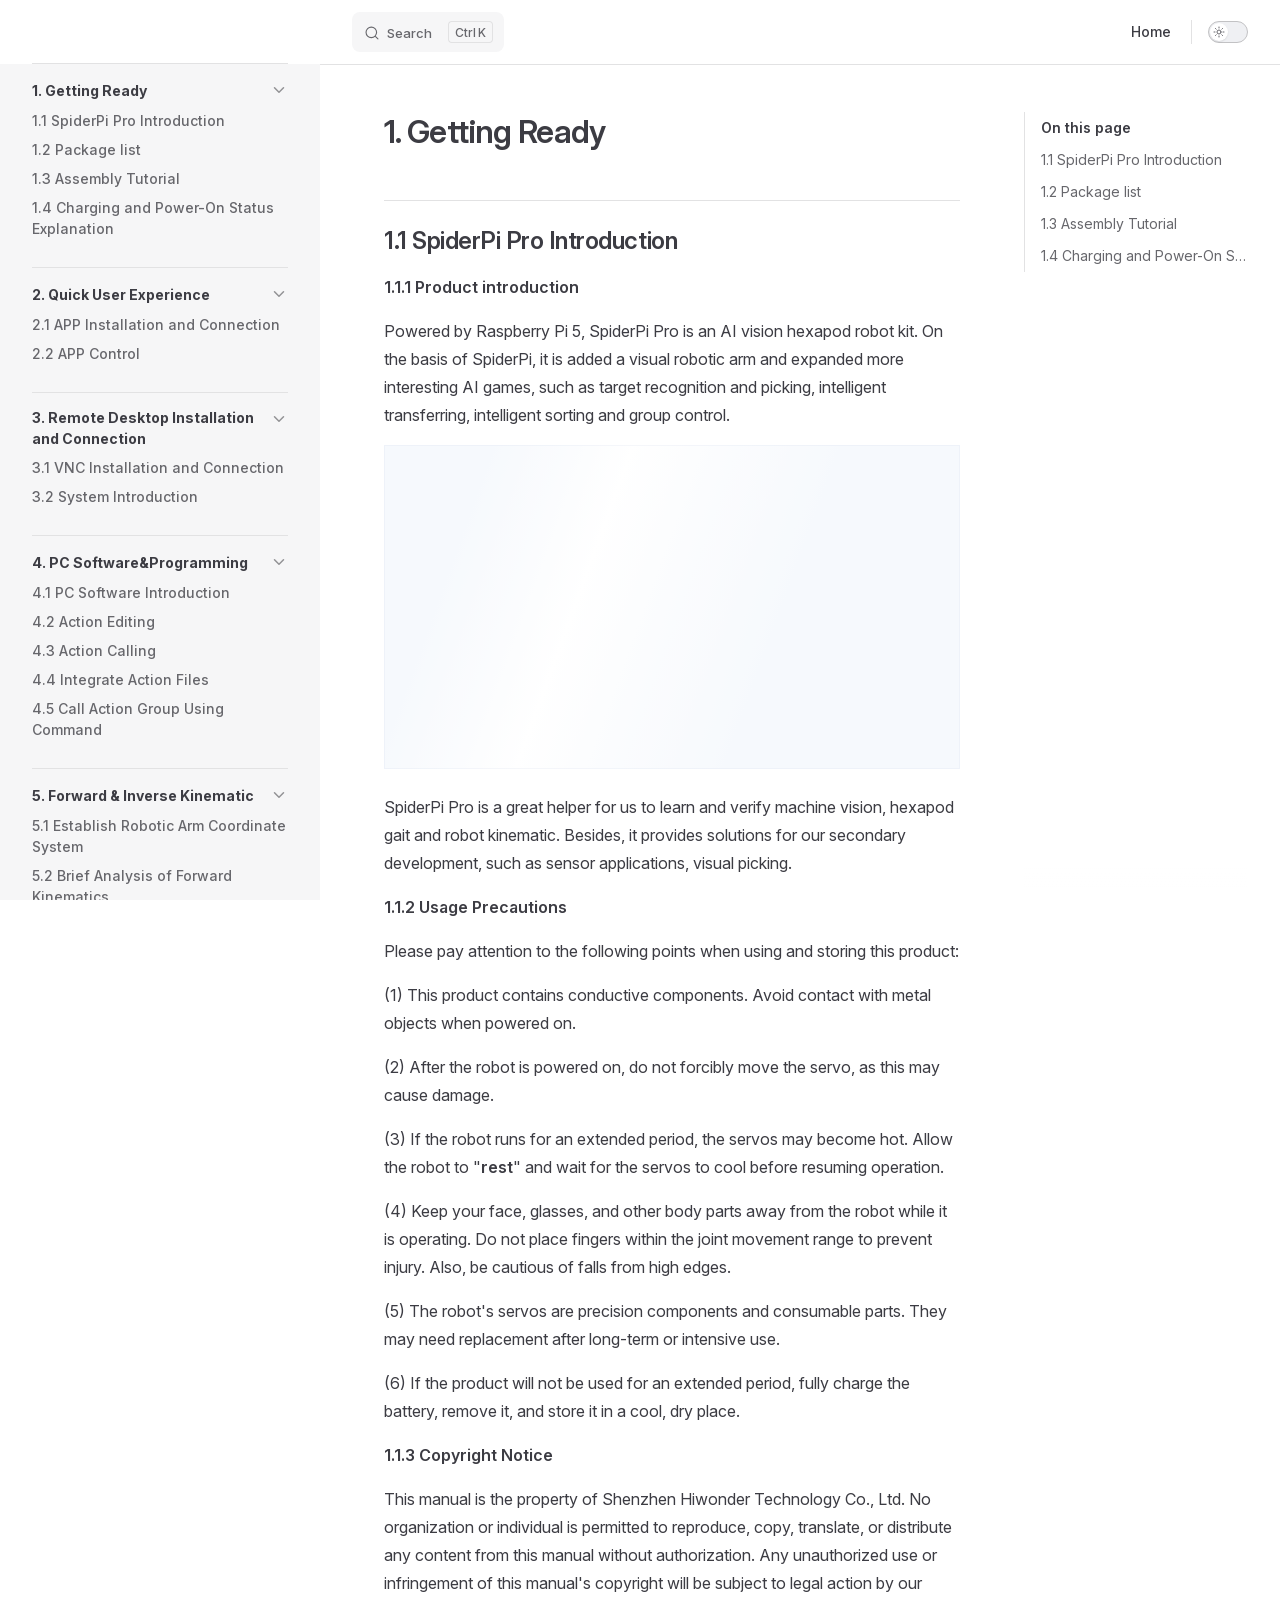
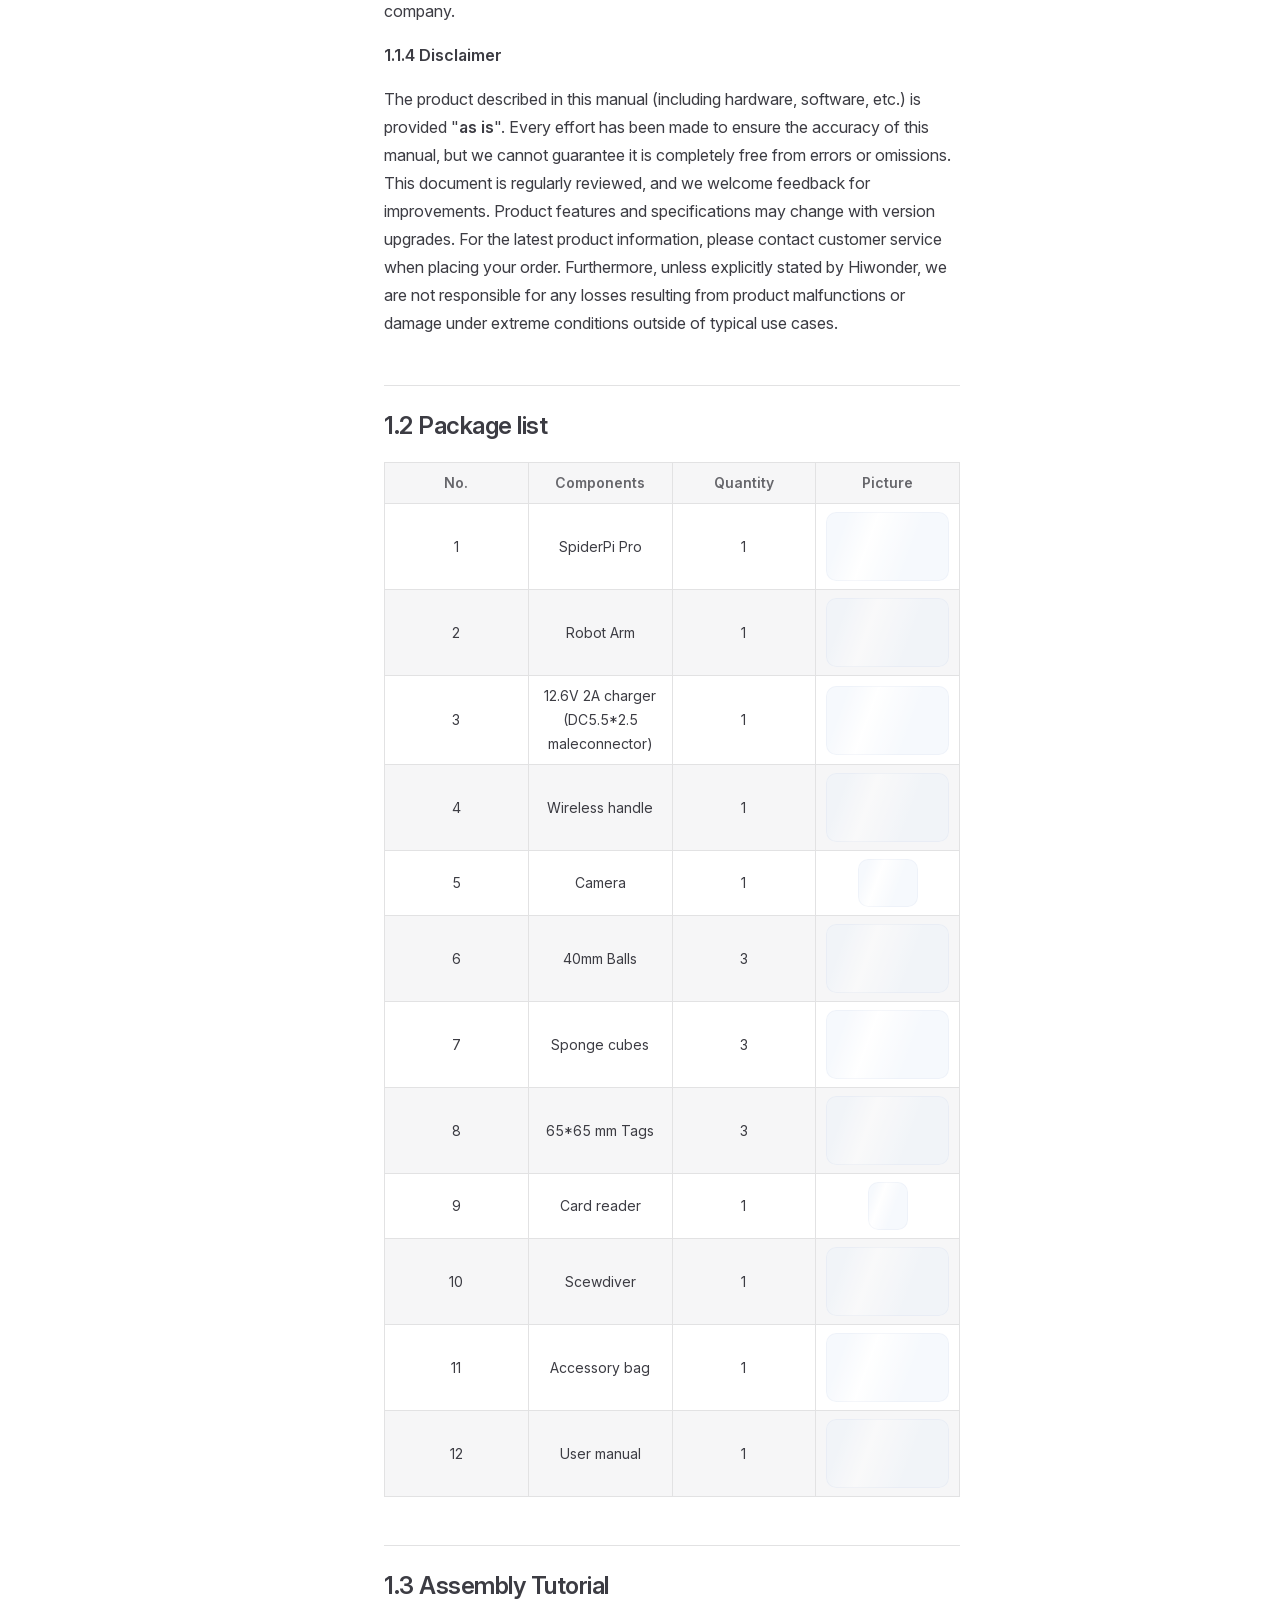
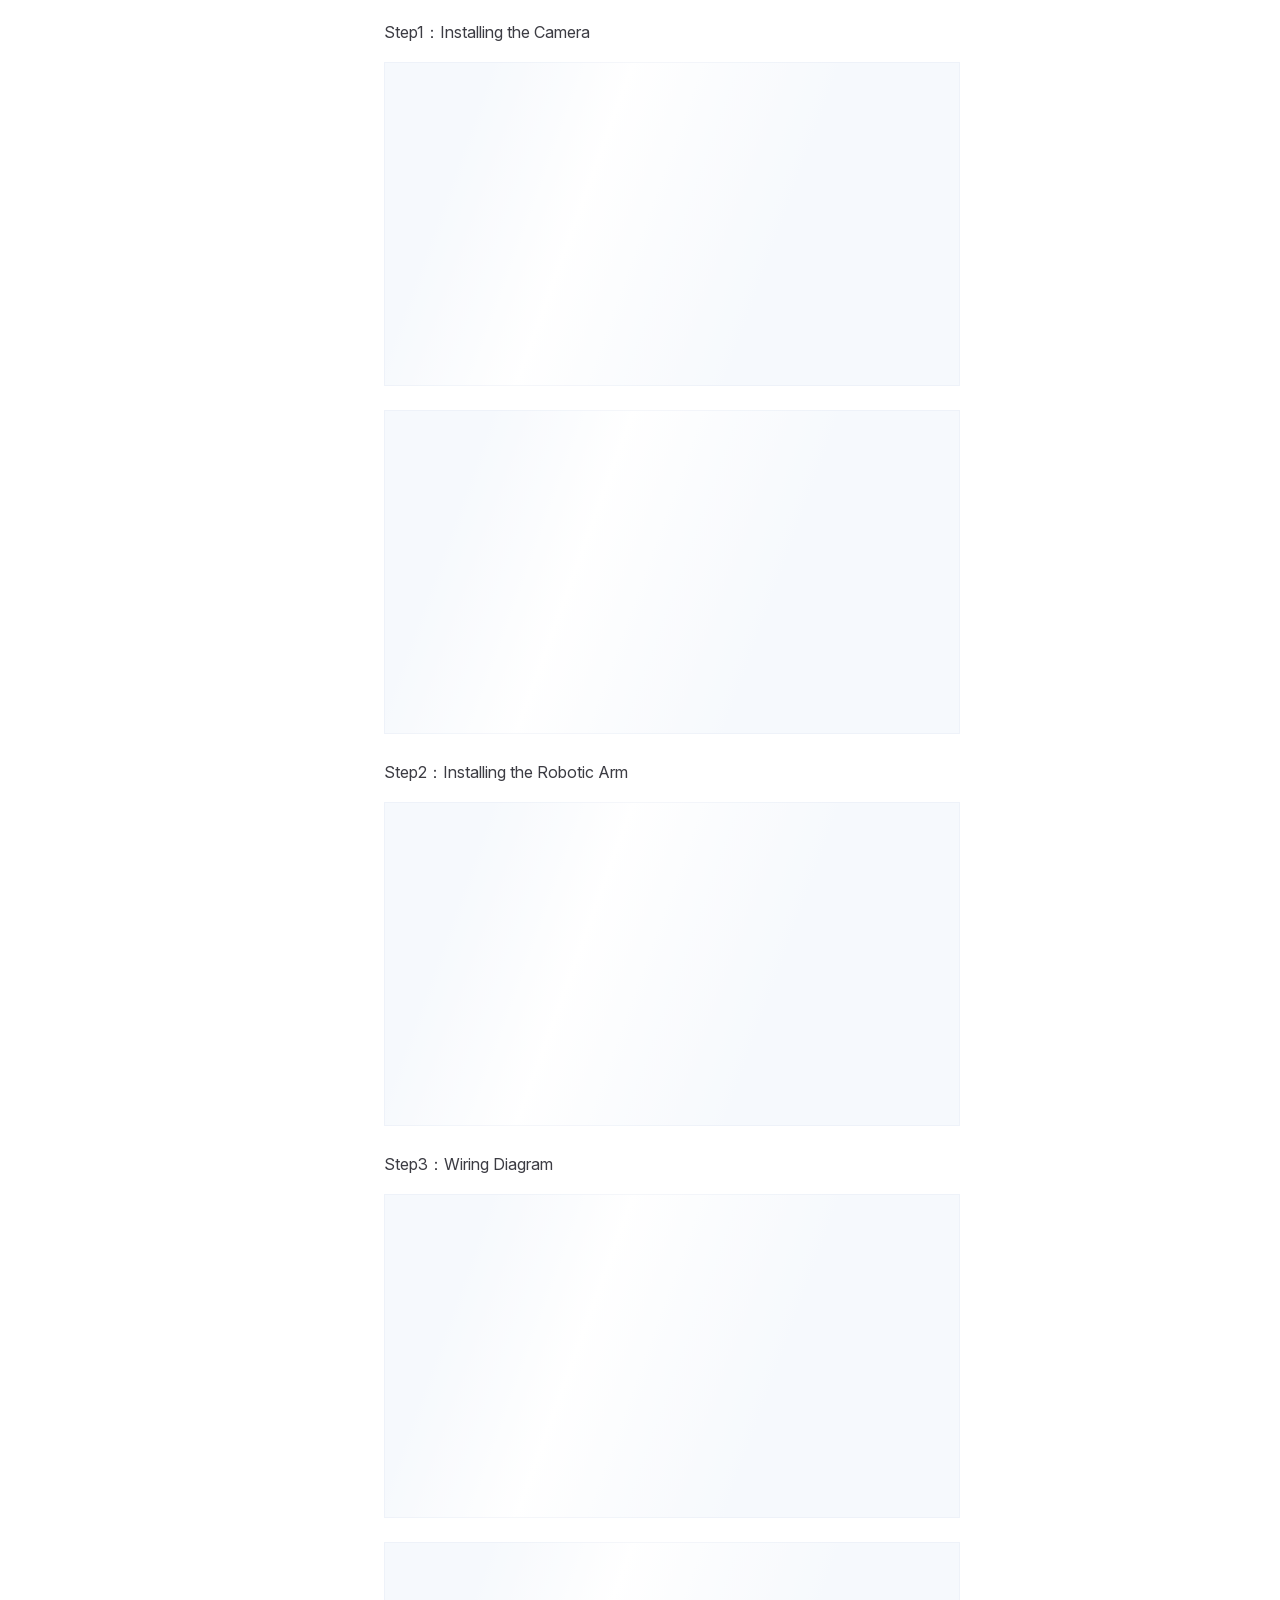
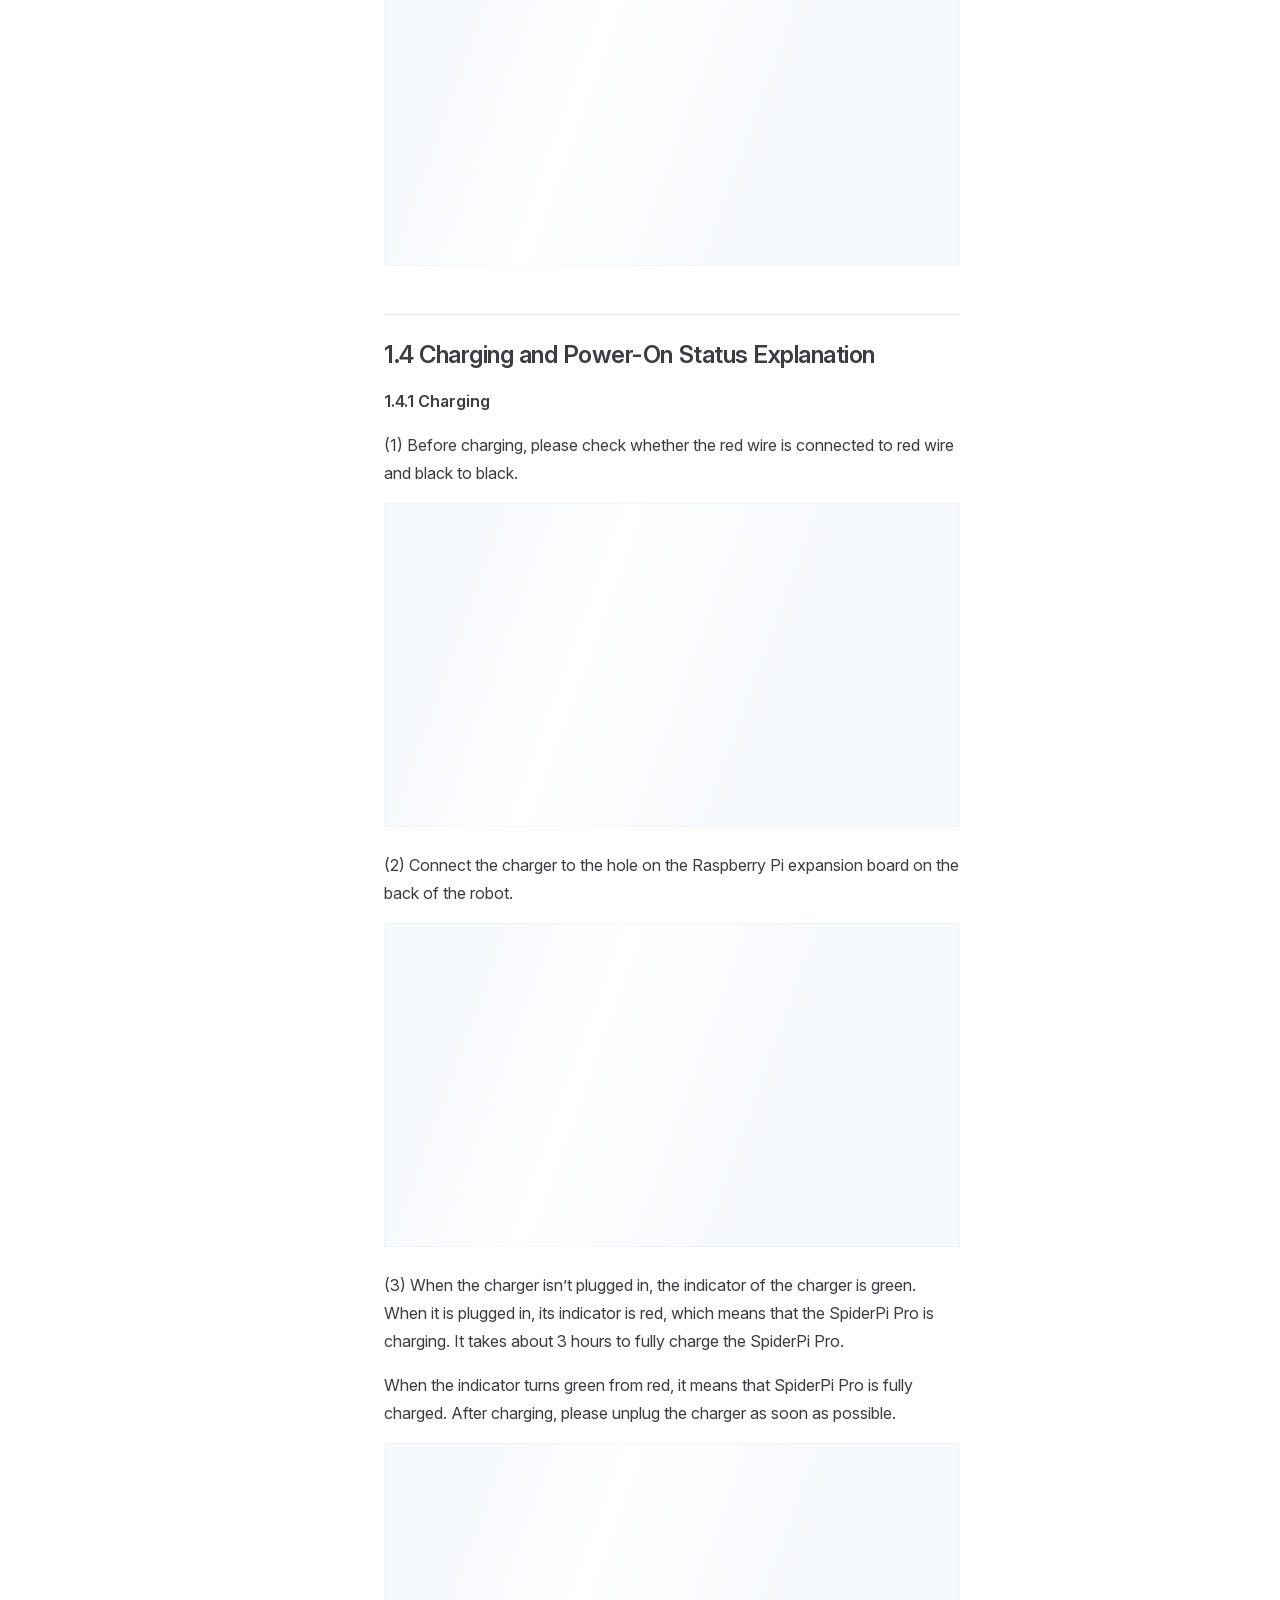
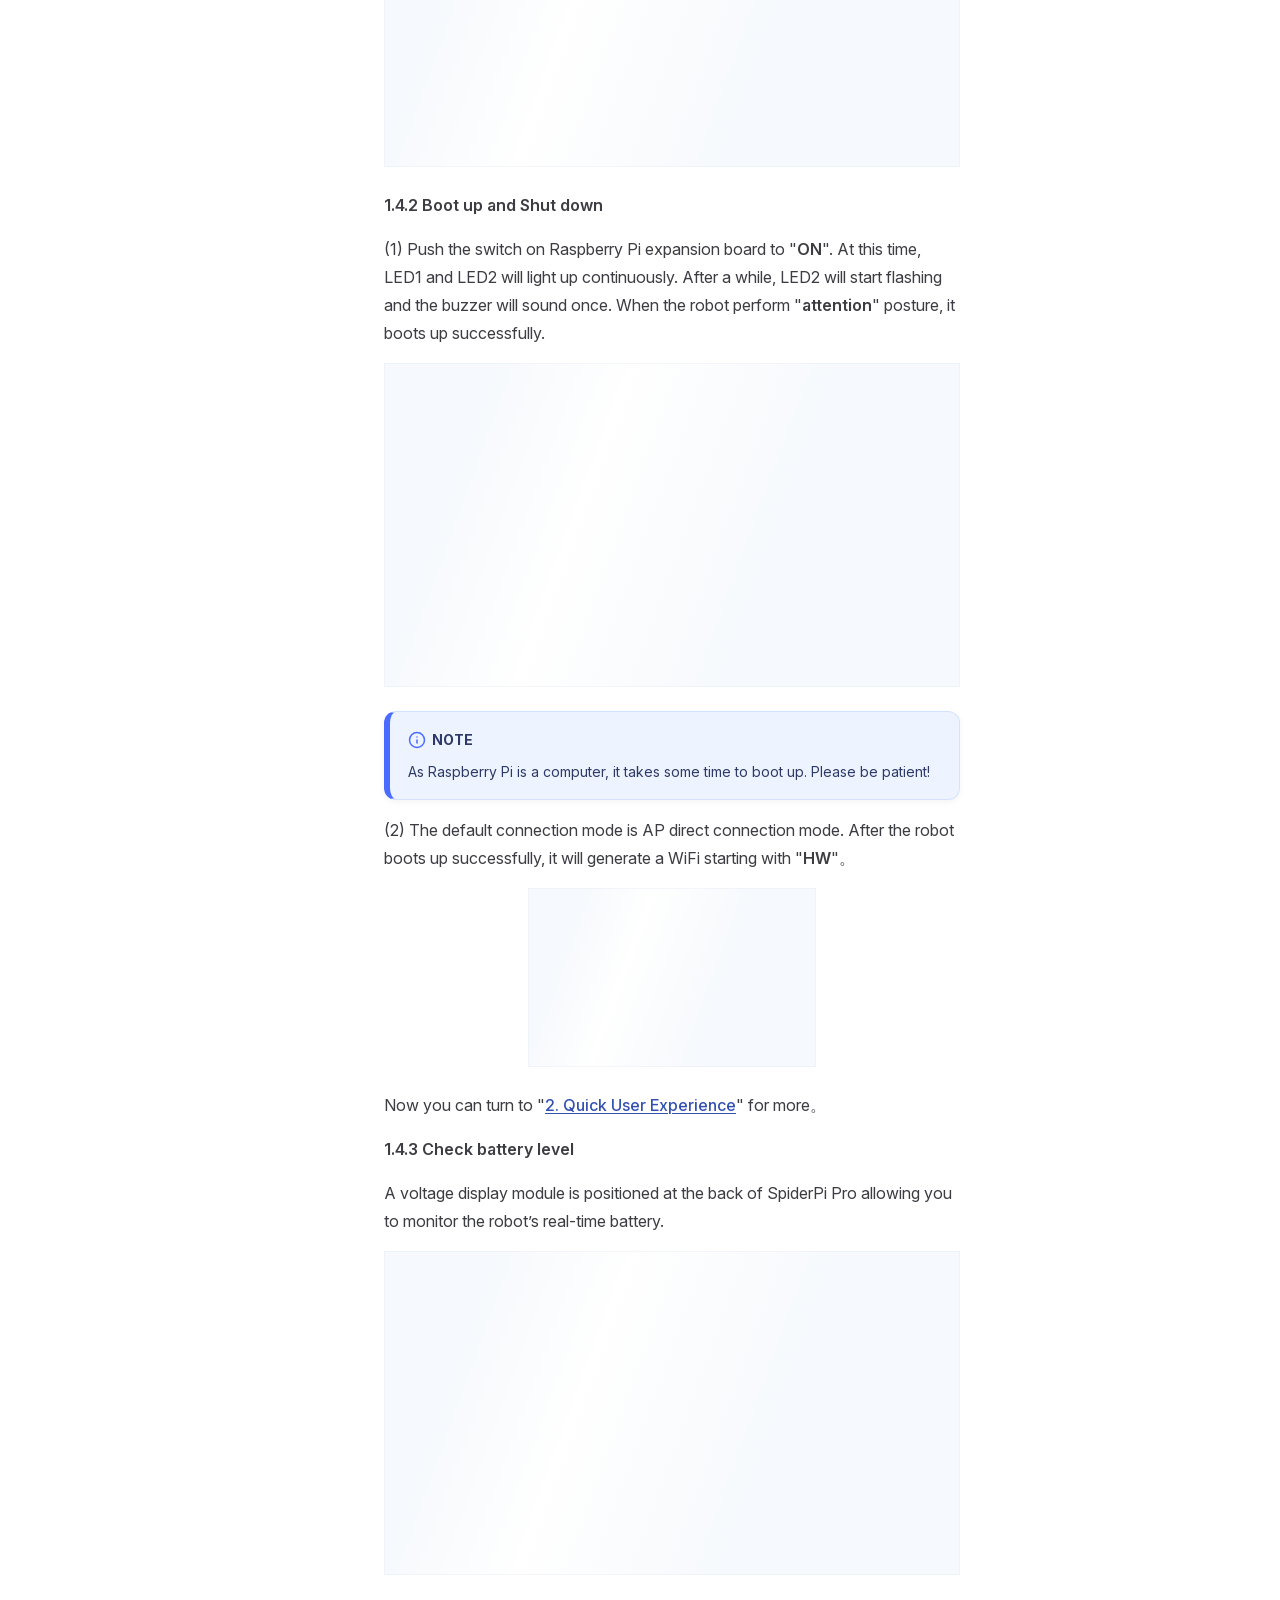
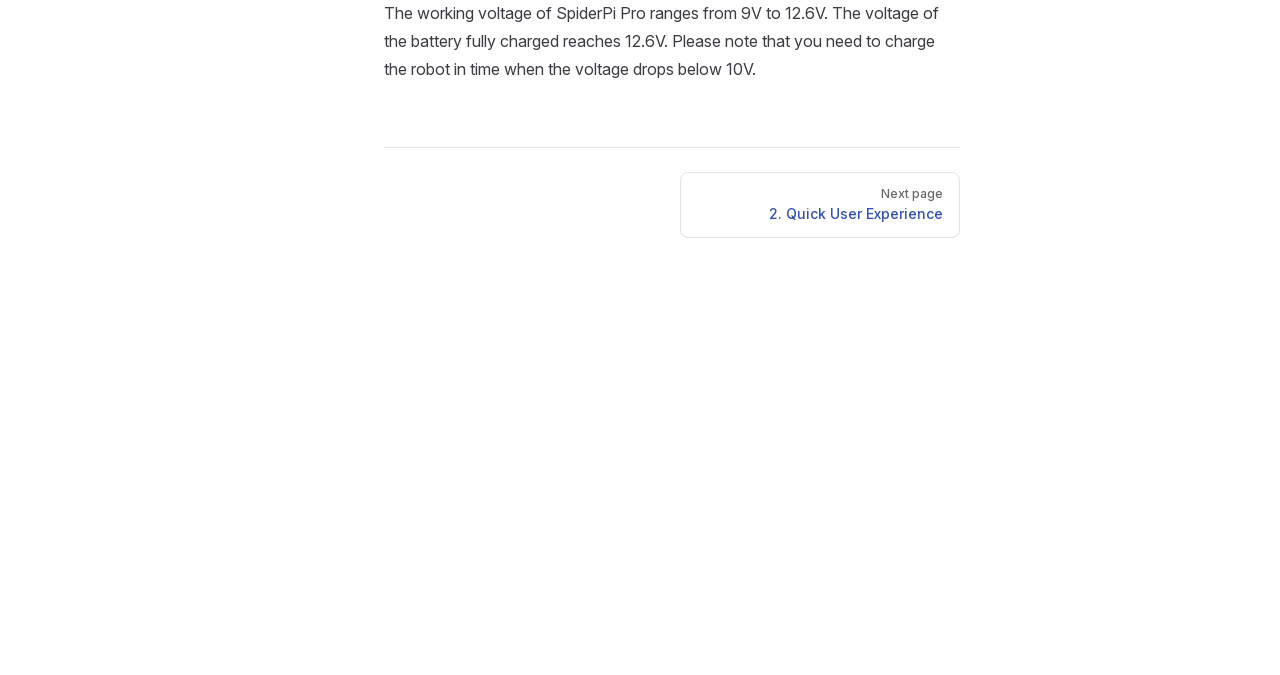
==== projects/SpiderPi_Pro/en/latest/index.html @ 58bbdad9 "内容搭建" ====
<!DOCTYPE html>
<html lang="en-US" dir="ltr">
  <head>
    <meta charset="utf-8">
    <meta name="viewport" content="width=device-width,initial-scale=1">
    <title>SpiderPi_Pro Documentation</title>
    <meta name="description" content="SpiderPi_Pro robot documentation">
    <meta name="generator" content="VitePress v1.6.4">
    <link rel="preload stylesheet" href="/projects/SpiderPi_Pro/en/latest/assets/style.Dx06HJ8Q.css" as="style">
    <link rel="preload stylesheet" href="/projects/SpiderPi_Pro/en/latest/vp-icons.css" as="style">
    
    <script type="module" src="/projects/SpiderPi_Pro/en/latest/assets/app.rss49tzJ.js"></script>
    <link rel="preload" href="/projects/SpiderPi_Pro/en/latest/assets/inter-roman-latin.Di8DUHzh.woff2" as="font" type="font/woff2" crossorigin="">
    <link rel="modulepreload" href="/projects/SpiderPi_Pro/en/latest/assets/chunks/theme.LshLs1o0.js">
    <link rel="modulepreload" href="/projects/SpiderPi_Pro/en/latest/assets/chunks/framework.D1ler-R1.js">
    <link rel="modulepreload" href="/projects/SpiderPi_Pro/en/latest/assets/index.md.BAIYumWX.lean.js">
    <link rel="icon" href="/projects/SpiderPi_Pro/en/latest/favicon.ico">
    <script id="check-dark-mode">(()=>{const e=localStorage.getItem("vitepress-theme-appearance")||"auto",a=window.matchMedia("(prefers-color-scheme: dark)").matches;(!e||e==="auto"?a:e==="dark")&&document.documentElement.classList.add("dark")})();</script>
    <script id="check-mac-os">document.documentElement.classList.toggle("mac",/Mac|iPhone|iPod|iPad/i.test(navigator.platform));</script>
  </head>
  <body>
    <div id="app"><!--[--><div class="page-redirect" style="text-align:center;padding:100px 20px;"><p>Redirecting to content page...</p><p><a href="/projects/SpiderPi_Pro/en/latest/docs/1_read_before_studying.html" target="_self">If you are not redirected automatically, click here</a></p></div><!--[--><!----><!--]--><!----><!--]--></div>
    <script>window.__VP_HASH_MAP__=JSON.parse("{\"docs_10_recognition_tracking.md\":\"Cv5VwFoT\",\"docs_11_ai_vision_advanced_lesson.md\":\"BUdyVY6H\",\"docs_12_mass_control.md\":\"C_gt7O37\",\"docs_13_network_configuration.md\":\"BIcfik3m\",\"docs_1_read_before_studying.md\":\"3gHZgLRK\",\"docs_2_getting ready.md\":\"D-FUQcIL\",\"docs_6_remote_tool.md\":\"By4B4-TV\",\"docs_7_pc_software.md\":\"DtQiaAkg\",\"docs_8_forward_inverse_kinematics.md\":\"C8WMXijH\",\"docs_general_basic_courses.md\":\"DMuSlIuK\",\"docs_index.md\":\"CFJgtAEX\",\"docs_resources_download.md\":\"BJFuJOLN\",\"index.md\":\"BAIYumWX\"}");window.__VP_SITE_DATA__=JSON.parse("{\"lang\":\"en-US\",\"dir\":\"ltr\",\"title\":\"SpiderPi_Pro Documentation\",\"description\":\"SpiderPi_Pro robot documentation\",\"base\":\"/projects/SpiderPi_Pro/en/latest/\",\"head\":[],\"router\":{\"prefetchLinks\":true},\"appearance\":true,\"themeConfig\":{\"siteTitle\":false,\"logo\":\"/e-logo.png\",\"outline\":[2,3],\"search\":{\"provider\":\"local\",\"options\":{\"translations\":{\"button\":{\"buttonText\":\"Search\",\"buttonAriaLabel\":\"Search\"},\"modal\":{\"searchBox\":{\"resetButtonTitle\":\"Clear search query\",\"resetButtonAriaLabel\":\"Clear search query\",\"cancelButtonText\":\"Cancel\",\"cancelButtonAriaLabel\":\"Cancel\"},\"startScreen\":{\"recentSearchTitle\":\"Recent Searches\",\"noRecentSearchText\":\"No recent searches\",\"suggestedQueryTitle\":\"Suggested Queries\"},\"noResultsScreen\":{\"noResultsText\":\"No results found for\",\"suggestedQueryText\":\"You can try searching for\",\"reportMissingResultsText\":\"Have any queries?\",\"reportMissingResultsLinkText\":\"Report here\"},\"footer\":{\"selectText\":\"to select\",\"navigateText\":\"to navigate\",\"closeText\":\"to close\"}}}}},\"nav\":[{\"text\":\"Home\",\"link\":\"https://www.hiwonder.net/\",\"target\":\"_self\"}],\"sidebar\":[{\"text\":\"1. Getting Ready\",\"link\":\"/docs/1_read_before_studying.html\",\"collapsed\":false,\"items\":[{\"text\":\"1.1 SpiderPi Pro Introduction\",\"link\":\"/docs/1_read_before_studying.html#_1-1-spiderpi-pro-introduction\"},{\"text\":\"1.2 Package list\",\"link\":\"/docs/1_read_before_studying.html#_1-2-package-list\"},{\"text\":\"1.3 Assembly Tutorial\",\"link\":\"/docs/1_read_before_studying.html#_1-3-assembly-tutorial\"},{\"text\":\"1.4 Charging and Power-On Status Explanation\",\"link\":\"/docs/1_read_before_studying.html#_1-4-charging-and-power-on-status-explanation\"}]},{\"text\":\"2. Quick User Experience\",\"link\":\"/docs/2_Getting%20Ready.html\",\"collapsed\":false,\"items\":[{\"text\":\"2.1 APP Installation and Connection\",\"link\":\"/docs/2_Getting%20Ready.html#_2-1-app-installation-and-connection\"},{\"text\":\"2.2 APP Control\",\"link\":\"/docs/2_Getting%20Ready.html#_2-2-app-control\"}]},{\"text\":\"3. Remote Desktop Installation and Connection\",\"link\":\"/docs/6_remote_tool.html\",\"collapsed\":false,\"items\":[{\"text\":\"3.1 VNC Installation and Connection\",\"link\":\"/docs/6_remote_tool.html#_3-1-vnc-installation-and-connection\"},{\"text\":\"3.2 System Introduction\",\"link\":\"/docs/6_remote_tool.html#_3-2-system-introduction\"}]},{\"text\":\"4. PC Software&Programming\",\"link\":\"/docs/7_PC_Software.html\",\"collapsed\":false,\"items\":[{\"text\":\"4.1 PC Software Introduction\",\"link\":\"/docs/7_PC_Software.html#_4-1-pc-software-introduction\"},{\"text\":\"4.2 Action Editing\",\"link\":\"/docs/7_PC_Software.html#_4-2-action-editing\"},{\"text\":\"4.3 Action Calling\",\"link\":\"/docs/7_PC_Software.html#_4-3-action-calling\"},{\"text\":\"4.4 Integrate Action Files\",\"link\":\"/docs/7_PC_Software.html#_4-4-integrate-action-files\"},{\"text\":\"4.5 Call Action Group Using Command\",\"link\":\"/docs/7_PC_Software.html#_4-5-call-action-group-using-command\"}]},{\"text\":\"5. Forward & Inverse Kinematic\",\"link\":\"/docs/8_forward_inverse_kinematics.html\",\"collapsed\":false,\"items\":[{\"text\":\"5.1 Establish Robotic Arm Coordinate System\",\"link\":\"/docs/8_forward_inverse_kinematics.html#_5-1-establish-robotic-arm-coordinate-system\"},{\"text\":\"5.2 Brief Analysis of Forward Kinematics\",\"link\":\"/docs/8_forward_inverse_kinematics.html#_5-2-brief-analysis-of-forward-kinematics\"},{\"text\":\"5.3 Brief Analysis of Inverse Kinematics\",\"link\":\"/docs/8_forward_inverse_kinematics.html#_5-3-brief-analysis-of-inverse-kinematics\"},{\"text\":\"5.4 Color Tracking\",\"link\":\"/docs/8_forward_inverse_kinematics.html#_5-4-color-tracking\"},{\"text\":\"5.5 Robotic Arm Height Adjustment\",\"link\":\"/docs/8_forward_inverse_kinematics.html#_5-5-robotic-arm-height-adjustment\"},{\"text\":\"5.6 Chassis Height Adjustment\",\"link\":\"/docs/8_forward_inverse_kinematics.html#_5-6-chassis-height-adjustment\"},{\"text\":\"5.7 Synchronized Adjustment\",\"link\":\"/docs/8_forward_inverse_kinematics.html#_5-7-synchronized-adjustment\"}]},{\"text\":\"6. AI Visual Recognition & Tracking Course\",\"link\":\"/docs/10_recognition_tracking.html\",\"collapsed\":false,\"items\":[{\"text\":\"6.1 Single Color Recognition\",\"link\":\"/docs/10_recognition_tracking.html#_6-1-single-color-recognition\"},{\"text\":\"6.2 Color Recognition\",\"link\":\"/docs/10_recognition_tracking.html#_6-2-color-recognition\"},{\"text\":\"6.3 Target Position Recognition\",\"link\":\"/docs/10_recognition_tracking.html#_6-3-target-position-recognition\"},{\"text\":\"6.5 Line Following\",\"link\":\"/docs/10_recognition_tracking.html#_6-5-line-following\"},{\"text\":\"6.6 Tag Detection\",\"link\":\"/docs/10_recognition_tracking.html#_6-6-tag-detection\"},{\"text\":\"6.7 Tag Recognition\",\"link\":\"/docs/10_recognition_tracking.html#_6-7-tag-recognition\"},{\"text\":\"6.8 Face Recognition\",\"link\":\"/docs/10_recognition_tracking.html#_6-8-face-recognition\"},{\"text\":\"6.9 Face Detection\",\"link\":\"/docs/10_recognition_tracking.html#_6-9-face-detection\"},{\"text\":\"6.10 Auto Obstacle Avoidance\",\"link\":\"/docs/10_recognition_tracking.html#_6-10-auto-obstacle-avoidance\"},{\"text\":\"6.11 Shape Recognition under Single Color\",\"link\":\"/docs/10_recognition_tracking.html#_6-11-shape-recognition-under-single-color\"},{\"text\":\"6.12 Shape Recognition\",\"link\":\"/docs/10_recognition_tracking.html#_6-12-shape-recognition\"}]},{\"text\":\"7. AI Visual Transporting & Kicking Ball Course\",\"link\":\"/docs/11_AI_Vision_advanced_lesson.html\",\"collapsed\":false,\"items\":[{\"text\":\"7.1 Locate the Ball\",\"link\":\"/docs/11_AI_Vision_advanced_lesson.html#_7-1-locate-the-ball\"},{\"text\":\"7.2 Kick the Ball\",\"link\":\"/docs/11_AI_Vision_advanced_lesson.html#_7-2-kick-the-ball\"},{\"text\":\"7.3 Position Calibration\",\"link\":\"/docs/11_AI_Vision_advanced_lesson.html#_7-3-position-calibration\"},{\"text\":\"7.4 Block Picking\",\"link\":\"/docs/11_AI_Vision_advanced_lesson.html#_7-4-block-picking\"},{\"text\":\"7.5 Color Sorting\",\"link\":\"/docs/11_AI_Vision_advanced_lesson.html#_7-5-color-sorting\"},{\"text\":\"7.6 Intelligent Picking\",\"link\":\"/docs/11_AI_Vision_advanced_lesson.html#_7-6-intelligent-picking\"},{\"text\":\"7.7 Line Following and Transferring\",\"link\":\"/docs/11_AI_Vision_advanced_lesson.html#_7-7-line-following-and-transferring\"}]},{\"text\":\"8. Group Control Course\",\"link\":\"/docs/12_mass_control.html\",\"collapsed\":false,\"items\":[{\"text\":\"8.1 Handle Control\",\"link\":\"/docs/12_mass_control.html#_8-1-handle-control\"},{\"text\":\"8.2 Group Control\",\"link\":\"/docs/12_mass_control.html#_8-2-group-control\"}]},{\"text\":\"9. Raspberry Pi Series Robot Network Configuration Instruction\",\"link\":\"/docs/13_network_configuration.html\",\"collapsed\":false,\"items\":[{\"text\":\"9.1 Network Configuration Overview\",\"link\":\"/docs/13_network_configuration.html#_9-1-network-configuration-overview\"},{\"text\":\"9.2 AP Direct Connection Mode\",\"link\":\"/docs/13_network_configuration.html#_9-2-ap-direct-connection-mode\"},{\"text\":\"9.3 Connecting in LAN Mode (optional)\",\"link\":\"/docs/13_network_configuration.html#_9-3-connecting-in-lan-mode-optional\"}]},{\"text\":\"6. AI Vision Basic Lesson\",\"link\":\"/docs/general_basic_courses.html\",\"collapsed\":false,\"items\":[{\"text\":\"6.1 Single Color Recognition\",\"link\":\"/docs/general_basic_courses.html#_6-1-single-color-recognition\"},{\"text\":\"6.2 Color Recognition\",\"link\":\"/docs/general_basic_courses.html#_6-2-color-recognition\"},{\"text\":\"6.3 Target Position Recognition\",\"link\":\"/docs/general_basic_courses.html#_6-3-target-position-recognition\"},{\"text\":\"6.5 Line Following\",\"link\":\"/docs/general_basic_courses.html#_6-5-line-following\"},{\"text\":\"6.6 Tag Detection\",\"link\":\"/docs/general_basic_courses.html#_6-6-tag-detection\"},{\"text\":\"6.7 Tag Recognition\",\"link\":\"/docs/general_basic_courses.html#_6-7-tag-recognition\"},{\"text\":\"6.8 Face Recognition\",\"link\":\"/docs/general_basic_courses.html#_6-8-face-recognition\"},{\"text\":\"6.9 Face Detection\",\"link\":\"/docs/general_basic_courses.html#_6-9-face-detection\"},{\"text\":\"6.10 Auto Obstacle Avoidance\",\"link\":\"/docs/general_basic_courses.html#_6-10-auto-obstacle-avoidance\"},{\"text\":\"6.11 Shape Recognition under Single Color\",\"link\":\"/docs/general_basic_courses.html#_6-11-shape-recognition-under-single-color\"},{\"text\":\"6.12 Shape Recognition\",\"link\":\"/docs/general_basic_courses.html#_6-12-shape-recognition\"}]},{\"text\":\"Appendix\",\"link\":\"/docs/resources_download.html\",\"collapsed\":false,\"items\":[]}]},\"locales\":{},\"scrollOffset\":134,\"cleanUrls\":false}");</script>
    
  </body>
</html>
---- projects/SpiderPi_Pro/en/latest/assets/style.Dx06HJ8Q.css ----
@font-face{font-family:Inter;font-style:normal;font-weight:100 900;font-display:swap;src:url(/projects/SpiderPi_Pro/en/latest/assets/inter-roman-cyrillic-ext.BBPuwvHQ.woff2) format("woff2");unicode-range:U+0460-052F,U+1C80-1C88,U+20B4,U+2DE0-2DFF,U+A640-A69F,U+FE2E-FE2F}@font-face{font-family:Inter;font-style:normal;font-weight:100 900;font-display:swap;src:url(/projects/SpiderPi_Pro/en/latest/assets/inter-roman-cyrillic.C5lxZ8CY.woff2) format("woff2");unicode-range:U+0301,U+0400-045F,U+0490-0491,U+04B0-04B1,U+2116}@font-face{font-family:Inter;font-style:normal;font-weight:100 900;font-display:swap;src:url(/projects/SpiderPi_Pro/en/latest/assets/inter-roman-greek-ext.CqjqNYQ-.woff2) format("woff2");unicode-range:U+1F00-1FFF}@font-face{font-family:Inter;font-style:normal;font-weight:100 900;font-display:swap;src:url(/projects/SpiderPi_Pro/en/latest/assets/inter-roman-greek.BBVDIX6e.woff2) format("woff2");unicode-range:U+0370-0377,U+037A-037F,U+0384-038A,U+038C,U+038E-03A1,U+03A3-03FF}@font-face{font-family:Inter;font-style:normal;font-weight:100 900;font-display:swap;src:url(/projects/SpiderPi_Pro/en/latest/assets/inter-roman-vietnamese.BjW4sHH5.woff2) format("woff2");unicode-range:U+0102-0103,U+0110-0111,U+0128-0129,U+0168-0169,U+01A0-01A1,U+01AF-01B0,U+0300-0301,U+0303-0304,U+0308-0309,U+0323,U+0329,U+1EA0-1EF9,U+20AB}@font-face{font-family:Inter;font-style:normal;font-weight:100 900;font-display:swap;src:url(/projects/SpiderPi_Pro/en/latest/assets/inter-roman-latin-ext.4ZJIpNVo.woff2) format("woff2");unicode-range:U+0100-02AF,U+0304,U+0308,U+0329,U+1E00-1E9F,U+1EF2-1EFF,U+2020,U+20A0-20AB,U+20AD-20C0,U+2113,U+2C60-2C7F,U+A720-A7FF}@font-face{font-family:Inter;font-style:normal;font-weight:100 900;font-display:swap;src:url(/projects/SpiderPi_Pro/en/latest/assets/inter-roman-latin.Di8DUHzh.woff2) format("woff2");unicode-range:U+0000-00FF,U+0131,U+0152-0153,U+02BB-02BC,U+02C6,U+02DA,U+02DC,U+0304,U+0308,U+0329,U+2000-206F,U+2074,U+20AC,U+2122,U+2191,U+2193,U+2212,U+2215,U+FEFF,U+FFFD}@font-face{font-family:Inter;font-style:italic;font-weight:100 900;font-display:swap;src:url(/projects/SpiderPi_Pro/en/latest/assets/inter-italic-cyrillic-ext.r48I6akx.woff2) format("woff2");unicode-range:U+0460-052F,U+1C80-1C88,U+20B4,U+2DE0-2DFF,U+A640-A69F,U+FE2E-FE2F}@font-face{font-family:Inter;font-style:italic;font-weight:100 900;font-display:swap;src:url(/projects/SpiderPi_Pro/en/latest/assets/inter-italic-cyrillic.By2_1cv3.woff2) format("woff2");unicode-range:U+0301,U+0400-045F,U+0490-0491,U+04B0-04B1,U+2116}@font-face{font-family:Inter;font-style:italic;font-weight:100 900;font-display:swap;src:url(/projects/SpiderPi_Pro/en/latest/assets/inter-italic-greek-ext.1u6EdAuj.woff2) format("woff2");unicode-range:U+1F00-1FFF}@font-face{font-family:Inter;font-style:italic;font-weight:100 900;font-display:swap;src:url(/projects/SpiderPi_Pro/en/latest/assets/inter-italic-greek.DJ8dCoTZ.woff2) format("woff2");unicode-range:U+0370-0377,U+037A-037F,U+0384-038A,U+038C,U+038E-03A1,U+03A3-03FF}@font-face{font-family:Inter;font-style:italic;font-weight:100 900;font-display:swap;src:url(/projects/SpiderPi_Pro/en/latest/assets/inter-italic-vietnamese.BSbpV94h.woff2) format("woff2");unicode-range:U+0102-0103,U+0110-0111,U+0128-0129,U+0168-0169,U+01A0-01A1,U+01AF-01B0,U+0300-0301,U+0303-0304,U+0308-0309,U+0323,U+0329,U+1EA0-1EF9,U+20AB}@font-face{font-family:Inter;font-style:italic;font-weight:100 900;font-display:swap;src:url(/projects/SpiderPi_Pro/en/latest/assets/inter-italic-latin-ext.CN1xVJS-.woff2) format("woff2");unicode-range:U+0100-02AF,U+0304,U+0308,U+0329,U+1E00-1E9F,U+1EF2-1EFF,U+2020,U+20A0-20AB,U+20AD-20C0,U+2113,U+2C60-2C7F,U+A720-A7FF}@font-face{font-family:Inter;font-style:italic;font-weight:100 900;font-display:swap;src:url(/projects/SpiderPi_Pro/en/latest/assets/inter-italic-latin.C2AdPX0b.woff2) format("woff2");unicode-range:U+0000-00FF,U+0131,U+0152-0153,U+02BB-02BC,U+02C6,U+02DA,U+02DC,U+0304,U+0308,U+0329,U+2000-206F,U+2074,U+20AC,U+2122,U+2191,U+2193,U+2212,U+2215,U+FEFF,U+FFFD}@font-face{font-family:Punctuation SC;font-weight:400;src:local("PingFang SC Regular"),local("Noto Sans CJK SC"),local("Microsoft YaHei");unicode-range:U+201C,U+201D,U+2018,U+2019,U+2E3A,U+2014,U+2013,U+2026,U+00B7,U+007E,U+002F}@font-face{font-family:Punctuation SC;font-weight:500;src:local("PingFang SC Medium"),local("Noto Sans CJK SC"),local("Microsoft YaHei");unicode-range:U+201C,U+201D,U+2018,U+2019,U+2E3A,U+2014,U+2013,U+2026,U+00B7,U+007E,U+002F}@font-face{font-family:Punctuation SC;font-weight:600;src:local("PingFang SC Semibold"),local("Noto Sans CJK SC Bold"),local("Microsoft YaHei Bold");unicode-range:U+201C,U+201D,U+2018,U+2019,U+2E3A,U+2014,U+2013,U+2026,U+00B7,U+007E,U+002F}@font-face{font-family:Punctuation SC;font-weight:700;src:local("PingFang SC Semibold"),local("Noto Sans CJK SC Bold"),local("Microsoft YaHei Bold");unicode-range:U+201C,U+201D,U+2018,U+2019,U+2E3A,U+2014,U+2013,U+2026,U+00B7,U+007E,U+002F}:root{--vp-c-white: #ffffff;--vp-c-black: #000000;--vp-c-neutral: var(--vp-c-black);--vp-c-neutral-inverse: var(--vp-c-white)}.dark{--vp-c-neutral: var(--vp-c-white);--vp-c-neutral-inverse: var(--vp-c-black)}:root{--vp-c-gray-1: #dddde3;--vp-c-gray-2: #e4e4e9;--vp-c-gray-3: #ebebef;--vp-c-gray-soft: rgba(142, 150, 170, .14);--vp-c-indigo-1: #3451b2;--vp-c-indigo-2: #3a5ccc;--vp-c-indigo-3: #5672cd;--vp-c-indigo-soft: rgba(100, 108, 255, .14);--vp-c-purple-1: #6f42c1;--vp-c-purple-2: #7e4cc9;--vp-c-purple-3: #8e5cd9;--vp-c-purple-soft: rgba(159, 122, 234, .14);--vp-c-green-1: #18794e;--vp-c-green-2: #299764;--vp-c-green-3: #30a46c;--vp-c-green-soft: rgba(16, 185, 129, .14);--vp-c-yellow-1: #915930;--vp-c-yellow-2: #946300;--vp-c-yellow-3: #9f6a00;--vp-c-yellow-soft: rgba(234, 179, 8, .14);--vp-c-red-1: #b8272c;--vp-c-red-2: #d5393e;--vp-c-red-3: #e0575b;--vp-c-red-soft: rgba(244, 63, 94, .14);--vp-c-sponsor: #db2777}.dark{--vp-c-gray-1: #515c67;--vp-c-gray-2: #414853;--vp-c-gray-3: #32363f;--vp-c-gray-soft: rgba(101, 117, 133, .16);--vp-c-indigo-1: #a8b1ff;--vp-c-indigo-2: #5c73e7;--vp-c-indigo-3: #3e63dd;--vp-c-indigo-soft: rgba(100, 108, 255, .16);--vp-c-purple-1: #c8abfa;--vp-c-purple-2: #a879e6;--vp-c-purple-3: #8e5cd9;--vp-c-purple-soft: rgba(159, 122, 234, .16);--vp-c-green-1: #3dd68c;--vp-c-green-2: #30a46c;--vp-c-green-3: #298459;--vp-c-green-soft: rgba(16, 185, 129, .16);--vp-c-yellow-1: #f9b44e;--vp-c-yellow-2: #da8b17;--vp-c-yellow-3: #a46a0a;--vp-c-yellow-soft: rgba(234, 179, 8, .16);--vp-c-red-1: #f66f81;--vp-c-red-2: #f14158;--vp-c-red-3: #b62a3c;--vp-c-red-soft: rgba(244, 63, 94, .16)}:root{--vp-c-bg: #ffffff;--vp-c-bg-alt: #f6f6f7;--vp-c-bg-elv: #ffffff;--vp-c-bg-soft: #f6f6f7}.dark{--vp-c-bg: #1b1b1f;--vp-c-bg-alt: #161618;--vp-c-bg-elv: #202127;--vp-c-bg-soft: #202127}:root{--vp-c-border: #c2c2c4;--vp-c-divider: #e2e2e3;--vp-c-gutter: #e2e2e3}.dark{--vp-c-border: #3c3f44;--vp-c-divider: #2e2e32;--vp-c-gutter: #000000}:root{--vp-c-text-1: #3c3c43;--vp-c-text-2: #67676c;--vp-c-text-3: #929295}.dark{--vp-c-text-1: #dfdfd6;--vp-c-text-2: #98989f;--vp-c-text-3: #6a6a71}:root{--vp-c-default-1: var(--vp-c-gray-1);--vp-c-default-2: var(--vp-c-gray-2);--vp-c-default-3: var(--vp-c-gray-3);--vp-c-default-soft: var(--vp-c-gray-soft);--vp-c-brand-1: var(--vp-c-indigo-1);--vp-c-brand-2: var(--vp-c-indigo-2);--vp-c-brand-3: var(--vp-c-indigo-3);--vp-c-brand-soft: var(--vp-c-indigo-soft);--vp-c-brand: var(--vp-c-brand-1);--vp-c-tip-1: var(--vp-c-brand-1);--vp-c-tip-2: var(--vp-c-brand-2);--vp-c-tip-3: var(--vp-c-brand-3);--vp-c-tip-soft: var(--vp-c-brand-soft);--vp-c-note-1: var(--vp-c-brand-1);--vp-c-note-2: var(--vp-c-brand-2);--vp-c-note-3: var(--vp-c-brand-3);--vp-c-note-soft: var(--vp-c-brand-soft);--vp-c-success-1: var(--vp-c-green-1);--vp-c-success-2: var(--vp-c-green-2);--vp-c-success-3: var(--vp-c-green-3);--vp-c-success-soft: var(--vp-c-green-soft);--vp-c-important-1: var(--vp-c-purple-1);--vp-c-important-2: var(--vp-c-purple-2);--vp-c-important-3: var(--vp-c-purple-3);--vp-c-important-soft: var(--vp-c-purple-soft);--vp-c-warning-1: var(--vp-c-yellow-1);--vp-c-warning-2: var(--vp-c-yellow-2);--vp-c-warning-3: var(--vp-c-yellow-3);--vp-c-warning-soft: var(--vp-c-yellow-soft);--vp-c-danger-1: var(--vp-c-red-1);--vp-c-danger-2: var(--vp-c-red-2);--vp-c-danger-3: var(--vp-c-red-3);--vp-c-danger-soft: var(--vp-c-red-soft);--vp-c-caution-1: var(--vp-c-red-1);--vp-c-caution-2: var(--vp-c-red-2);--vp-c-caution-3: var(--vp-c-red-3);--vp-c-caution-soft: var(--vp-c-red-soft)}:root{--vp-font-family-base: "Inter", ui-sans-serif, system-ui, sans-serif, "Apple Color Emoji", "Segoe UI Emoji", "Segoe UI Symbol", "Noto Color Emoji";--vp-font-family-mono: ui-monospace, "Menlo", "Monaco", "Consolas", "Liberation Mono", "Courier New", monospace;font-optical-sizing:auto}:root:where(:lang(zh)){--vp-font-family-base: "Punctuation SC", "Inter", ui-sans-serif, system-ui, sans-serif, "Apple Color Emoji", "Segoe UI Emoji", "Segoe UI Symbol", "Noto Color Emoji"}:root{--vp-shadow-1: 0 1px 2px rgba(0, 0, 0, .04), 0 1px 2px rgba(0, 0, 0, .06);--vp-shadow-2: 0 3px 12px rgba(0, 0, 0, .07), 0 1px 4px rgba(0, 0, 0, .07);--vp-shadow-3: 0 12px 32px rgba(0, 0, 0, .1), 0 2px 6px rgba(0, 0, 0, .08);--vp-shadow-4: 0 14px 44px rgba(0, 0, 0, .12), 0 3px 9px rgba(0, 0, 0, .12);--vp-shadow-5: 0 18px 56px rgba(0, 0, 0, .16), 0 4px 12px rgba(0, 0, 0, .16)}:root{--vp-z-index-footer: 10;--vp-z-index-local-nav: 20;--vp-z-index-nav: 30;--vp-z-index-layout-top: 40;--vp-z-index-backdrop: 50;--vp-z-index-sidebar: 60}@media (min-width: 960px){:root{--vp-z-index-sidebar: 25}}:root{--vp-layout-max-width: 1440px}:root{--vp-header-anchor-symbol: "#"}:root{--vp-code-line-height: 1.7;--vp-code-font-size: .875em;--vp-code-color: var(--vp-c-brand-1);--vp-code-link-color: var(--vp-c-brand-1);--vp-code-link-hover-color: var(--vp-c-brand-2);--vp-code-bg: var(--vp-c-default-soft);--vp-code-block-color: var(--vp-c-text-2);--vp-code-block-bg: var(--vp-c-bg-alt);--vp-code-block-divider-color: var(--vp-c-gutter);--vp-code-lang-color: var(--vp-c-text-3);--vp-code-line-highlight-color: var(--vp-c-default-soft);--vp-code-line-number-color: var(--vp-c-text-3);--vp-code-line-diff-add-color: var(--vp-c-success-soft);--vp-code-line-diff-add-symbol-color: var(--vp-c-success-1);--vp-code-line-diff-remove-color: var(--vp-c-danger-soft);--vp-code-line-diff-remove-symbol-color: var(--vp-c-danger-1);--vp-code-line-warning-color: var(--vp-c-warning-soft);--vp-code-line-error-color: var(--vp-c-danger-soft);--vp-code-copy-code-border-color: var(--vp-c-divider);--vp-code-copy-code-bg: var(--vp-c-bg-soft);--vp-code-copy-code-hover-border-color: var(--vp-c-divider);--vp-code-copy-code-hover-bg: var(--vp-c-bg);--vp-code-copy-code-active-text: var(--vp-c-text-2);--vp-code-copy-copied-text-content: "Copied";--vp-code-tab-divider: var(--vp-code-block-divider-color);--vp-code-tab-text-color: var(--vp-c-text-2);--vp-code-tab-bg: var(--vp-code-block-bg);--vp-code-tab-hover-text-color: var(--vp-c-text-1);--vp-code-tab-active-text-color: var(--vp-c-text-1);--vp-code-tab-active-bar-color: var(--vp-c-brand-1)}:lang(es),:lang(pt){--vp-code-copy-copied-text-content: "Copiado"}:lang(fa){--vp-code-copy-copied-text-content: "کپی شد"}:lang(ko){--vp-code-copy-copied-text-content: "복사됨"}:lang(ru){--vp-code-copy-copied-text-content: "Скопировано"}:lang(zh){--vp-code-copy-copied-text-content: "已复制"}:root{--vp-button-brand-border: transparent;--vp-button-brand-text: var(--vp-c-white);--vp-button-brand-bg: var(--vp-c-brand-3);--vp-button-brand-hover-border: transparent;--vp-button-brand-hover-text: var(--vp-c-white);--vp-button-brand-hover-bg: var(--vp-c-brand-2);--vp-button-brand-active-border: transparent;--vp-button-brand-active-text: var(--vp-c-white);--vp-button-brand-active-bg: var(--vp-c-brand-1);--vp-button-alt-border: transparent;--vp-button-alt-text: var(--vp-c-text-1);--vp-button-alt-bg: var(--vp-c-default-3);--vp-button-alt-hover-border: transparent;--vp-button-alt-hover-text: var(--vp-c-text-1);--vp-button-alt-hover-bg: var(--vp-c-default-2);--vp-button-alt-active-border: transparent;--vp-button-alt-active-text: var(--vp-c-text-1);--vp-button-alt-active-bg: var(--vp-c-default-1);--vp-button-sponsor-border: var(--vp-c-text-2);--vp-button-sponsor-text: var(--vp-c-text-2);--vp-button-sponsor-bg: transparent;--vp-button-sponsor-hover-border: var(--vp-c-sponsor);--vp-button-sponsor-hover-text: var(--vp-c-sponsor);--vp-button-sponsor-hover-bg: transparent;--vp-button-sponsor-active-border: var(--vp-c-sponsor);--vp-button-sponsor-active-text: var(--vp-c-sponsor);--vp-button-sponsor-active-bg: transparent}:root{--vp-custom-block-font-size: 14px;--vp-custom-block-code-font-size: 13px;--vp-custom-block-info-border: transparent;--vp-custom-block-info-text: var(--vp-c-text-1);--vp-custom-block-info-bg: var(--vp-c-default-soft);--vp-custom-block-info-code-bg: var(--vp-c-default-soft);--vp-custom-block-note-border: transparent;--vp-custom-block-note-text: var(--vp-c-text-1);--vp-custom-block-note-bg: var(--vp-c-default-soft);--vp-custom-block-note-code-bg: var(--vp-c-default-soft);--vp-custom-block-tip-border: transparent;--vp-custom-block-tip-text: var(--vp-c-text-1);--vp-custom-block-tip-bg: var(--vp-c-tip-soft);--vp-custom-block-tip-code-bg: var(--vp-c-tip-soft);--vp-custom-block-important-border: transparent;--vp-custom-block-important-text: var(--vp-c-text-1);--vp-custom-block-important-bg: var(--vp-c-important-soft);--vp-custom-block-important-code-bg: var(--vp-c-important-soft);--vp-custom-block-warning-border: transparent;--vp-custom-block-warning-text: var(--vp-c-text-1);--vp-custom-block-warning-bg: var(--vp-c-warning-soft);--vp-custom-block-warning-code-bg: var(--vp-c-warning-soft);--vp-custom-block-danger-border: transparent;--vp-custom-block-danger-text: var(--vp-c-text-1);--vp-custom-block-danger-bg: var(--vp-c-danger-soft);--vp-custom-block-danger-code-bg: var(--vp-c-danger-soft);--vp-custom-block-caution-border: transparent;--vp-custom-block-caution-text: var(--vp-c-text-1);--vp-custom-block-caution-bg: var(--vp-c-caution-soft);--vp-custom-block-caution-code-bg: var(--vp-c-caution-soft);--vp-custom-block-details-border: var(--vp-custom-block-info-border);--vp-custom-block-details-text: var(--vp-custom-block-info-text);--vp-custom-block-details-bg: var(--vp-custom-block-info-bg);--vp-custom-block-details-code-bg: var(--vp-custom-block-info-code-bg)}:root{--vp-input-border-color: var(--vp-c-border);--vp-input-bg-color: var(--vp-c-bg-alt);--vp-input-switch-bg-color: var(--vp-c-default-soft)}:root{--vp-nav-height: 64px;--vp-nav-bg-color: var(--vp-c-bg);--vp-nav-screen-bg-color: var(--vp-c-bg);--vp-nav-logo-height: 24px}.hide-nav{--vp-nav-height: 0px}.hide-nav .VPSidebar{--vp-nav-height: 22px}:root{--vp-local-nav-bg-color: var(--vp-c-bg)}:root{--vp-sidebar-width: 272px;--vp-sidebar-bg-color: var(--vp-c-bg-alt)}:root{--vp-backdrop-bg-color: rgba(0, 0, 0, .6)}:root{--vp-home-hero-name-color: var(--vp-c-brand-1);--vp-home-hero-name-background: transparent;--vp-home-hero-image-background-image: none;--vp-home-hero-image-filter: none}:root{--vp-badge-info-border: transparent;--vp-badge-info-text: var(--vp-c-text-2);--vp-badge-info-bg: var(--vp-c-default-soft);--vp-badge-tip-border: transparent;--vp-badge-tip-text: var(--vp-c-tip-1);--vp-badge-tip-bg: var(--vp-c-tip-soft);--vp-badge-warning-border: transparent;--vp-badge-warning-text: var(--vp-c-warning-1);--vp-badge-warning-bg: var(--vp-c-warning-soft);--vp-badge-danger-border: transparent;--vp-badge-danger-text: var(--vp-c-danger-1);--vp-badge-danger-bg: var(--vp-c-danger-soft)}:root{--vp-carbon-ads-text-color: var(--vp-c-text-1);--vp-carbon-ads-poweredby-color: var(--vp-c-text-2);--vp-carbon-ads-bg-color: var(--vp-c-bg-soft);--vp-carbon-ads-hover-text-color: var(--vp-c-brand-1);--vp-carbon-ads-hover-poweredby-color: var(--vp-c-text-1)}:root{--vp-local-search-bg: var(--vp-c-bg);--vp-local-search-result-bg: var(--vp-c-bg);--vp-local-search-result-border: var(--vp-c-divider);--vp-local-search-result-selected-bg: var(--vp-c-bg);--vp-local-search-result-selected-border: var(--vp-c-brand-1);--vp-local-search-highlight-bg: var(--vp-c-brand-1);--vp-local-search-highlight-text: var(--vp-c-neutral-inverse)}@media (prefers-reduced-motion: reduce){*,:before,:after{animation-delay:-1ms!important;animation-duration:1ms!important;animation-iteration-count:1!important;background-attachment:initial!important;scroll-behavior:auto!important;transition-duration:0s!important;transition-delay:0s!important}}*,:before,:after{box-sizing:border-box}html{line-height:1.4;font-size:16px;-webkit-text-size-adjust:100%}html.dark{color-scheme:dark}body{margin:0;width:100%;min-width:320px;min-height:100vh;line-height:24px;font-family:var(--vp-font-family-base);font-size:16px;font-weight:400;color:var(--vp-c-text-1);background-color:var(--vp-c-bg);font-synthesis:style;text-rendering:optimizeLegibility;-webkit-font-smoothing:antialiased;-moz-osx-font-smoothing:grayscale}main{display:block}h1,h2,h3,h4,h5,h6{margin:0;line-height:24px;font-size:16px;font-weight:400}p{margin:0}strong,b{font-weight:600}a,area,button,[role=button],input,label,select,summary,textarea{touch-action:manipulation}a{color:inherit;text-decoration:inherit}ol,ul{list-style:none;margin:0;padding:0}blockquote{margin:0}pre,code,kbd,samp{font-family:var(--vp-font-family-mono)}img,svg,video,canvas,audio,iframe,embed,object{display:block}figure{margin:0}img,video{max-width:100%;height:auto}button,input,optgroup,select,textarea{border:0;padding:0;line-height:inherit;color:inherit}button{padding:0;font-family:inherit;background-color:transparent;background-image:none}button:enabled,[role=button]:enabled{cursor:pointer}button:focus,button:focus-visible{outline:1px dotted;outline:4px auto -webkit-focus-ring-color}button:focus:not(:focus-visible){outline:none!important}input:focus,textarea:focus,select:focus{outline:none}table{border-collapse:collapse}input{background-color:transparent}input:-ms-input-placeholder,textarea:-ms-input-placeholder{color:var(--vp-c-text-3)}input::-ms-input-placeholder,textarea::-ms-input-placeholder{color:var(--vp-c-text-3)}input::placeholder,textarea::placeholder{color:var(--vp-c-text-3)}input::-webkit-outer-spin-button,input::-webkit-inner-spin-button{-webkit-appearance:none;margin:0}input[type=number]{-moz-appearance:textfield}textarea{resize:vertical}select{-webkit-appearance:none}fieldset{margin:0;padding:0}h1,h2,h3,h4,h5,h6,li,p{overflow-wrap:break-word}vite-error-overlay{z-index:9999}mjx-container{overflow-x:auto}mjx-container>svg{display:inline-block;margin:auto}[class^=vpi-],[class*=" vpi-"],.vp-icon{width:1em;height:1em}[class^=vpi-].bg,[class*=" vpi-"].bg,.vp-icon.bg{background-size:100% 100%;background-color:transparent}[class^=vpi-]:not(.bg),[class*=" vpi-"]:not(.bg),.vp-icon:not(.bg){-webkit-mask:var(--icon) no-repeat;mask:var(--icon) no-repeat;-webkit-mask-size:100% 100%;mask-size:100% 100%;background-color:currentColor;color:inherit}.vpi-align-left{--icon: url("data:image/svg+xml,%3Csvg xmlns='http://www.w3.org/2000/svg' fill='none' stroke='currentColor' stroke-linecap='round' stroke-linejoin='round' stroke-width='2' viewBox='0 0 24 24'%3E%3Cpath d='M21 6H3M15 12H3M17 18H3'/%3E%3C/svg%3E")}.vpi-arrow-right,.vpi-arrow-down,.vpi-arrow-left,.vpi-arrow-up{--icon: url("data:image/svg+xml,%3Csvg xmlns='http://www.w3.org/2000/svg' fill='none' stroke='currentColor' stroke-linecap='round' stroke-linejoin='round' stroke-width='2' viewBox='0 0 24 24'%3E%3Cpath d='M5 12h14M12 5l7 7-7 7'/%3E%3C/svg%3E")}.vpi-chevron-right,.vpi-chevron-down,.vpi-chevron-left,.vpi-chevron-up{--icon: url("data:image/svg+xml,%3Csvg xmlns='http://www.w3.org/2000/svg' fill='none' stroke='currentColor' stroke-linecap='round' stroke-linejoin='round' stroke-width='2' viewBox='0 0 24 24'%3E%3Cpath d='m9 18 6-6-6-6'/%3E%3C/svg%3E")}.vpi-chevron-down,.vpi-arrow-down{transform:rotate(90deg)}.vpi-chevron-left,.vpi-arrow-left{transform:rotate(180deg)}.vpi-chevron-up,.vpi-arrow-up{transform:rotate(-90deg)}.vpi-square-pen{--icon: url("data:image/svg+xml,%3Csvg xmlns='http://www.w3.org/2000/svg' fill='none' stroke='currentColor' stroke-linecap='round' stroke-linejoin='round' stroke-width='2' viewBox='0 0 24 24'%3E%3Cpath d='M12 3H5a2 2 0 0 0-2 2v14a2 2 0 0 0 2 2h14a2 2 0 0 0 2-2v-7'/%3E%3Cpath d='M18.375 2.625a2.121 2.121 0 1 1 3 3L12 15l-4 1 1-4Z'/%3E%3C/svg%3E")}.vpi-plus{--icon: url("data:image/svg+xml,%3Csvg xmlns='http://www.w3.org/2000/svg' fill='none' stroke='currentColor' stroke-linecap='round' stroke-linejoin='round' stroke-width='2' viewBox='0 0 24 24'%3E%3Cpath d='M5 12h14M12 5v14'/%3E%3C/svg%3E")}.vpi-sun{--icon: url("data:image/svg+xml,%3Csvg xmlns='http://www.w3.org/2000/svg' fill='none' stroke='currentColor' stroke-linecap='round' stroke-linejoin='round' stroke-width='2' viewBox='0 0 24 24'%3E%3Ccircle cx='12' cy='12' r='4'/%3E%3Cpath d='M12 2v2M12 20v2M4.93 4.93l1.41 1.41M17.66 17.66l1.41 1.41M2 12h2M20 12h2M6.34 17.66l-1.41 1.41M19.07 4.93l-1.41 1.41'/%3E%3C/svg%3E")}.vpi-moon{--icon: url("data:image/svg+xml,%3Csvg xmlns='http://www.w3.org/2000/svg' fill='none' stroke='currentColor' stroke-linecap='round' stroke-linejoin='round' stroke-width='2' viewBox='0 0 24 24'%3E%3Cpath d='M12 3a6 6 0 0 0 9 9 9 9 0 1 1-9-9Z'/%3E%3C/svg%3E")}.vpi-more-horizontal{--icon: url("data:image/svg+xml,%3Csvg xmlns='http://www.w3.org/2000/svg' fill='none' stroke='currentColor' stroke-linecap='round' stroke-linejoin='round' stroke-width='2' viewBox='0 0 24 24'%3E%3Ccircle cx='12' cy='12' r='1'/%3E%3Ccircle cx='19' cy='12' r='1'/%3E%3Ccircle cx='5' cy='12' r='1'/%3E%3C/svg%3E")}.vpi-languages{--icon: url("data:image/svg+xml,%3Csvg xmlns='http://www.w3.org/2000/svg' fill='none' stroke='currentColor' stroke-linecap='round' stroke-linejoin='round' stroke-width='2' viewBox='0 0 24 24'%3E%3Cpath d='m5 8 6 6M4 14l6-6 2-3M2 5h12M7 2h1M22 22l-5-10-5 10M14 18h6'/%3E%3C/svg%3E")}.vpi-heart{--icon: url("data:image/svg+xml,%3Csvg xmlns='http://www.w3.org/2000/svg' fill='none' stroke='currentColor' stroke-linecap='round' stroke-linejoin='round' stroke-width='2' viewBox='0 0 24 24'%3E%3Cpath d='M19 14c1.49-1.46 3-3.21 3-5.5A5.5 5.5 0 0 0 16.5 3c-1.76 0-3 .5-4.5 2-1.5-1.5-2.74-2-4.5-2A5.5 5.5 0 0 0 2 8.5c0 2.3 1.5 4.05 3 5.5l7 7Z'/%3E%3C/svg%3E")}.vpi-search{--icon: url("data:image/svg+xml,%3Csvg xmlns='http://www.w3.org/2000/svg' fill='none' stroke='currentColor' stroke-linecap='round' stroke-linejoin='round' stroke-width='2' viewBox='0 0 24 24'%3E%3Ccircle cx='11' cy='11' r='8'/%3E%3Cpath d='m21 21-4.3-4.3'/%3E%3C/svg%3E")}.vpi-layout-list{--icon: url("data:image/svg+xml,%3Csvg xmlns='http://www.w3.org/2000/svg' fill='none' stroke='currentColor' stroke-linecap='round' stroke-linejoin='round' stroke-width='2' viewBox='0 0 24 24'%3E%3Crect width='7' height='7' x='3' y='3' rx='1'/%3E%3Crect width='7' height='7' x='3' y='14' rx='1'/%3E%3Cpath d='M14 4h7M14 9h7M14 15h7M14 20h7'/%3E%3C/svg%3E")}.vpi-delete{--icon: url("data:image/svg+xml,%3Csvg xmlns='http://www.w3.org/2000/svg' fill='none' stroke='currentColor' stroke-linecap='round' stroke-linejoin='round' stroke-width='2' viewBox='0 0 24 24'%3E%3Cpath d='M20 5H9l-7 7 7 7h11a2 2 0 0 0 2-2V7a2 2 0 0 0-2-2ZM18 9l-6 6M12 9l6 6'/%3E%3C/svg%3E")}.vpi-corner-down-left{--icon: url("data:image/svg+xml,%3Csvg xmlns='http://www.w3.org/2000/svg' fill='none' stroke='currentColor' stroke-linecap='round' stroke-linejoin='round' stroke-width='2' viewBox='0 0 24 24'%3E%3Cpath d='m9 10-5 5 5 5'/%3E%3Cpath d='M20 4v7a4 4 0 0 1-4 4H4'/%3E%3C/svg%3E")}:root{--vp-icon-copy: url("data:image/svg+xml,%3Csvg xmlns='http://www.w3.org/2000/svg' fill='none' stroke='rgba(128,128,128,1)' stroke-linecap='round' stroke-linejoin='round' stroke-width='2' viewBox='0 0 24 24'%3E%3Crect width='8' height='4' x='8' y='2' rx='1' ry='1'/%3E%3Cpath d='M16 4h2a2 2 0 0 1 2 2v14a2 2 0 0 1-2 2H6a2 2 0 0 1-2-2V6a2 2 0 0 1 2-2h2'/%3E%3C/svg%3E");--vp-icon-copied: url("data:image/svg+xml,%3Csvg xmlns='http://www.w3.org/2000/svg' fill='none' stroke='rgba(128,128,128,1)' stroke-linecap='round' stroke-linejoin='round' stroke-width='2' viewBox='0 0 24 24'%3E%3Crect width='8' height='4' x='8' y='2' rx='1' ry='1'/%3E%3Cpath d='M16 4h2a2 2 0 0 1 2 2v14a2 2 0 0 1-2 2H6a2 2 0 0 1-2-2V6a2 2 0 0 1 2-2h2'/%3E%3Cpath d='m9 14 2 2 4-4'/%3E%3C/svg%3E")}.visually-hidden{position:absolute;width:1px;height:1px;white-space:nowrap;clip:rect(0 0 0 0);clip-path:inset(50%);overflow:hidden}.custom-block{border:1px solid transparent;border-radius:8px;padding:16px 16px 8px;line-height:24px;font-size:var(--vp-custom-block-font-size);color:var(--vp-c-text-2)}.custom-block.info{border-color:var(--vp-custom-block-info-border);color:var(--vp-custom-block-info-text);background-color:var(--vp-custom-block-info-bg)}.custom-block.info a,.custom-block.info code{color:var(--vp-c-brand-1)}.custom-block.info a:hover,.custom-block.info a:hover>code{color:var(--vp-c-brand-2)}.custom-block.info code{background-color:var(--vp-custom-block-info-code-bg)}.custom-block.note{border-color:var(--vp-custom-block-note-border);color:var(--vp-custom-block-note-text);background-color:var(--vp-custom-block-note-bg)}.custom-block.note a,.custom-block.note code{color:var(--vp-c-brand-1)}.custom-block.note a:hover,.custom-block.note a:hover>code{color:var(--vp-c-brand-2)}.custom-block.note code{background-color:var(--vp-custom-block-note-code-bg)}.custom-block.tip{border-color:var(--vp-custom-block-tip-border);color:var(--vp-custom-block-tip-text);background-color:var(--vp-custom-block-tip-bg)}.custom-block.tip a,.custom-block.tip code{color:var(--vp-c-tip-1)}.custom-block.tip a:hover,.custom-block.tip a:hover>code{color:var(--vp-c-tip-2)}.custom-block.tip code{background-color:var(--vp-custom-block-tip-code-bg)}.custom-block.important{border-color:var(--vp-custom-block-important-border);color:var(--vp-custom-block-important-text);background-color:var(--vp-custom-block-important-bg)}.custom-block.important a,.custom-block.important code{color:var(--vp-c-important-1)}.custom-block.important a:hover,.custom-block.important a:hover>code{color:var(--vp-c-important-2)}.custom-block.important code{background-color:var(--vp-custom-block-important-code-bg)}.custom-block.warning{border-color:var(--vp-custom-block-warning-border);color:var(--vp-custom-block-warning-text);background-color:var(--vp-custom-block-warning-bg)}.custom-block.warning a,.custom-block.warning code{color:var(--vp-c-warning-1)}.custom-block.warning a:hover,.custom-block.warning a:hover>code{color:var(--vp-c-warning-2)}.custom-block.warning code{background-color:var(--vp-custom-block-warning-code-bg)}.custom-block.danger{border-color:var(--vp-custom-block-danger-border);color:var(--vp-custom-block-danger-text);background-color:var(--vp-custom-block-danger-bg)}.custom-block.danger a,.custom-block.danger code{color:var(--vp-c-danger-1)}.custom-block.danger a:hover,.custom-block.danger a:hover>code{color:var(--vp-c-danger-2)}.custom-block.danger code{background-color:var(--vp-custom-block-danger-code-bg)}.custom-block.caution{border-color:var(--vp-custom-block-caution-border);color:var(--vp-custom-block-caution-text);background-color:var(--vp-custom-block-caution-bg)}.custom-block.caution a,.custom-block.caution code{color:var(--vp-c-caution-1)}.custom-block.caution a:hover,.custom-block.caution a:hover>code{color:var(--vp-c-caution-2)}.custom-block.caution code{background-color:var(--vp-custom-block-caution-code-bg)}.custom-block.details{border-color:var(--vp-custom-block-details-border);color:var(--vp-custom-block-details-text);background-color:var(--vp-custom-block-details-bg)}.custom-block.details a{color:var(--vp-c-brand-1)}.custom-block.details a:hover,.custom-block.details a:hover>code{color:var(--vp-c-brand-2)}.custom-block.details code{background-color:var(--vp-custom-block-details-code-bg)}.custom-block-title{font-weight:600}.custom-block p+p{margin:8px 0}.custom-block.details summary{margin:0 0 8px;font-weight:700;cursor:pointer;-webkit-user-select:none;user-select:none}.custom-block.details summary+p{margin:8px 0}.custom-block a{color:inherit;font-weight:600;text-decoration:underline;text-underline-offset:2px;transition:opacity .25s}.custom-block a:hover{opacity:.75}.custom-block code{font-size:var(--vp-custom-block-code-font-size)}.custom-block.custom-block th,.custom-block.custom-block blockquote>p{font-size:var(--vp-custom-block-font-size);color:inherit}.dark .vp-code span{color:var(--shiki-dark, inherit)}html:not(.dark) .vp-code span{color:var(--shiki-light, inherit)}.vp-code-group{margin-top:16px}.vp-code-group .tabs{position:relative;display:flex;margin-right:-24px;margin-left:-24px;padding:0 12px;background-color:var(--vp-code-tab-bg);overflow-x:auto;overflow-y:hidden;box-shadow:inset 0 -1px var(--vp-code-tab-divider)}@media (min-width: 640px){.vp-code-group .tabs{margin-right:0;margin-left:0;border-radius:8px 8px 0 0}}.vp-code-group .tabs input{position:fixed;opacity:0;pointer-events:none}.vp-code-group .tabs label{position:relative;display:inline-block;border-bottom:1px solid transparent;padding:0 12px;line-height:48px;font-size:14px;font-weight:500;color:var(--vp-code-tab-text-color);white-space:nowrap;cursor:pointer;transition:color .25s}.vp-code-group .tabs label:after{position:absolute;right:8px;bottom:-1px;left:8px;z-index:1;height:2px;border-radius:2px;content:"";background-color:transparent;transition:background-color .25s}.vp-code-group label:hover{color:var(--vp-code-tab-hover-text-color)}.vp-code-group input:checked+label{color:var(--vp-code-tab-active-text-color)}.vp-code-group input:checked+label:after{background-color:var(--vp-code-tab-active-bar-color)}.vp-code-group div[class*=language-],.vp-block{display:none;margin-top:0!important;border-top-left-radius:0!important;border-top-right-radius:0!important}.vp-code-group div[class*=language-].active,.vp-block.active{display:block}.vp-block{padding:20px 24px}.vp-doc h1,.vp-doc h2,.vp-doc h3,.vp-doc h4,.vp-doc h5,.vp-doc h6{position:relative;font-weight:600;outline:none}.vp-doc h1{letter-spacing:-.02em;line-height:40px;font-size:28px}.vp-doc h2{margin:48px 0 16px;border-top:1px solid var(--vp-c-divider);padding-top:24px;letter-spacing:-.02em;line-height:32px;font-size:24px}.vp-doc h3{margin:32px 0 0;letter-spacing:-.01em;line-height:28px;font-size:20px}.vp-doc h4{margin:24px 0 0;letter-spacing:-.01em;line-height:24px;font-size:18px}.vp-doc .header-anchor{position:absolute;top:0;left:0;margin-left:-.87em;font-weight:500;-webkit-user-select:none;user-select:none;opacity:0;text-decoration:none;transition:color .25s,opacity .25s}.vp-doc .header-anchor:before{content:var(--vp-header-anchor-symbol)}.vp-doc h1:hover .header-anchor,.vp-doc h1 .header-anchor:focus,.vp-doc h2:hover .header-anchor,.vp-doc h2 .header-anchor:focus,.vp-doc h3:hover .header-anchor,.vp-doc h3 .header-anchor:focus,.vp-doc h4:hover .header-anchor,.vp-doc h4 .header-anchor:focus,.vp-doc h5:hover .header-anchor,.vp-doc h5 .header-anchor:focus,.vp-doc h6:hover .header-anchor,.vp-doc h6 .header-anchor:focus{opacity:1}@media (min-width: 768px){.vp-doc h1{letter-spacing:-.02em;line-height:40px;font-size:32px}}.vp-doc h2 .header-anchor{top:24px}.vp-doc p,.vp-doc summary{margin:16px 0}.vp-doc p{line-height:28px}.vp-doc blockquote{margin:16px 0;border-left:2px solid var(--vp-c-divider);padding-left:16px;transition:border-color .5s;color:var(--vp-c-text-2)}.vp-doc blockquote>p{margin:0;font-size:16px;transition:color .5s}.vp-doc a{font-weight:500;color:var(--vp-c-brand-1);text-decoration:underline;text-underline-offset:2px;transition:color .25s,opacity .25s}.vp-doc a:hover{color:var(--vp-c-brand-2)}.vp-doc strong{font-weight:600}.vp-doc ul,.vp-doc ol{padding-left:1.25rem;margin:16px 0}.vp-doc ul{list-style:disc}.vp-doc ol{list-style:decimal}.vp-doc li+li{margin-top:8px}.vp-doc li>ol,.vp-doc li>ul{margin:8px 0 0}.vp-doc table{display:block;border-collapse:collapse;margin:20px 0;overflow-x:auto}.vp-doc tr{background-color:var(--vp-c-bg);border-top:1px solid var(--vp-c-divider);transition:background-color .5s}.vp-doc tr:nth-child(2n){background-color:var(--vp-c-bg-soft)}.vp-doc th,.vp-doc td{border:1px solid var(--vp-c-divider);padding:8px 16px}.vp-doc th{text-align:left;font-size:14px;font-weight:600;color:var(--vp-c-text-2);background-color:var(--vp-c-bg-soft)}.vp-doc td{font-size:14px}.vp-doc hr{margin:16px 0;border:none;border-top:1px solid var(--vp-c-divider)}.vp-doc .custom-block{margin:16px 0}.vp-doc .custom-block p{margin:8px 0;line-height:24px}.vp-doc .custom-block p:first-child{margin:0}.vp-doc .custom-block div[class*=language-]{margin:8px 0;border-radius:8px}.vp-doc .custom-block div[class*=language-] code{font-weight:400;background-color:transparent}.vp-doc .custom-block .vp-code-group .tabs{margin:0;border-radius:8px 8px 0 0}.vp-doc :not(pre,h1,h2,h3,h4,h5,h6)>code{font-size:var(--vp-code-font-size);color:var(--vp-code-color)}.vp-doc :not(pre)>code{border-radius:4px;padding:3px 6px;background-color:var(--vp-code-bg);transition:color .25s,background-color .5s}.vp-doc a>code{color:var(--vp-code-link-color)}.vp-doc a:hover>code{color:var(--vp-code-link-hover-color)}.vp-doc h1>code,.vp-doc h2>code,.vp-doc h3>code,.vp-doc h4>code{font-size:.9em}.vp-doc div[class*=language-],.vp-block{position:relative;margin:16px -24px;background-color:var(--vp-code-block-bg);overflow-x:auto;transition:background-color .5s}@media (min-width: 640px){.vp-doc div[class*=language-],.vp-block{border-radius:8px;margin:16px 0}}@media (max-width: 639px){.vp-doc li div[class*=language-]{border-radius:8px 0 0 8px}}.vp-doc div[class*=language-]+div[class*=language-],.vp-doc div[class$=-api]+div[class*=language-],.vp-doc div[class*=language-]+div[class$=-api]>div[class*=language-]{margin-top:-8px}.vp-doc [class*=language-] pre,.vp-doc [class*=language-] code{direction:ltr;text-align:left;white-space:pre;word-spacing:normal;word-break:normal;word-wrap:normal;-moz-tab-size:4;-o-tab-size:4;tab-size:4;-webkit-hyphens:none;-moz-hyphens:none;-ms-hyphens:none;hyphens:none}.vp-doc [class*=language-] pre{position:relative;z-index:1;margin:0;padding:20px 0;background:transparent;overflow-x:auto}.vp-doc [class*=language-] code{display:block;padding:0 24px;width:fit-content;min-width:100%;line-height:var(--vp-code-line-height);font-size:var(--vp-code-font-size);color:var(--vp-code-block-color);transition:color .5s}.vp-doc [class*=language-] code .highlighted{background-color:var(--vp-code-line-highlight-color);transition:background-color .5s;margin:0 -24px;padding:0 24px;width:calc(100% + 48px);display:inline-block}.vp-doc [class*=language-] code .highlighted.error{background-color:var(--vp-code-line-error-color)}.vp-doc [class*=language-] code .highlighted.warning{background-color:var(--vp-code-line-warning-color)}.vp-doc [class*=language-] code .diff{transition:background-color .5s;margin:0 -24px;padding:0 24px;width:calc(100% + 48px);display:inline-block}.vp-doc [class*=language-] code .diff:before{position:absolute;left:10px}.vp-doc [class*=language-] .has-focused-lines .line:not(.has-focus){filter:blur(.095rem);opacity:.4;transition:filter .35s,opacity .35s}.vp-doc [class*=language-] .has-focused-lines .line:not(.has-focus){opacity:.7;transition:filter .35s,opacity .35s}.vp-doc [class*=language-]:hover .has-focused-lines .line:not(.has-focus){filter:blur(0);opacity:1}.vp-doc [class*=language-] code .diff.remove{background-color:var(--vp-code-line-diff-remove-color);opacity:.7}.vp-doc [class*=language-] code .diff.remove:before{content:"-";color:var(--vp-code-line-diff-remove-symbol-color)}.vp-doc [class*=language-] code .diff.add{background-color:var(--vp-code-line-diff-add-color)}.vp-doc [class*=language-] code .diff.add:before{content:"+";color:var(--vp-code-line-diff-add-symbol-color)}.vp-doc div[class*=language-].line-numbers-mode{padding-left:32px}.vp-doc .line-numbers-wrapper{position:absolute;top:0;bottom:0;left:0;z-index:3;border-right:1px solid var(--vp-code-block-divider-color);padding-top:20px;width:32px;text-align:center;font-family:var(--vp-font-family-mono);line-height:var(--vp-code-line-height);font-size:var(--vp-code-font-size);color:var(--vp-code-line-number-color);transition:border-color .5s,color .5s}.vp-doc [class*=language-]>button.copy{direction:ltr;position:absolute;top:12px;right:12px;z-index:3;border:1px solid var(--vp-code-copy-code-border-color);border-radius:4px;width:40px;height:40px;background-color:var(--vp-code-copy-code-bg);opacity:0;cursor:pointer;background-image:var(--vp-icon-copy);background-position:50%;background-size:20px;background-repeat:no-repeat;transition:border-color .25s,background-color .25s,opacity .25s}.vp-doc [class*=language-]:hover>button.copy,.vp-doc [class*=language-]>button.copy:focus{opacity:1}.vp-doc [class*=language-]>button.copy:hover,.vp-doc [class*=language-]>button.copy.copied{border-color:var(--vp-code-copy-code-hover-border-color);background-color:var(--vp-code-copy-code-hover-bg)}.vp-doc [class*=language-]>button.copy.copied,.vp-doc [class*=language-]>button.copy:hover.copied{border-radius:0 4px 4px 0;background-color:var(--vp-code-copy-code-hover-bg);background-image:var(--vp-icon-copied)}.vp-doc [class*=language-]>button.copy.copied:before,.vp-doc [class*=language-]>button.copy:hover.copied:before{position:relative;top:-1px;transform:translate(calc(-100% - 1px));display:flex;justify-content:center;align-items:center;border:1px solid var(--vp-code-copy-code-hover-border-color);border-right:0;border-radius:4px 0 0 4px;padding:0 10px;width:fit-content;height:40px;text-align:center;font-size:12px;font-weight:500;color:var(--vp-code-copy-code-active-text);background-color:var(--vp-code-copy-code-hover-bg);white-space:nowrap;content:var(--vp-code-copy-copied-text-content)}.vp-doc [class*=language-]>span.lang{position:absolute;top:2px;right:8px;z-index:2;font-size:12px;font-weight:500;-webkit-user-select:none;user-select:none;color:var(--vp-code-lang-color);transition:color .4s,opacity .4s}.vp-doc [class*=language-]:hover>button.copy+span.lang,.vp-doc [class*=language-]>button.copy:focus+span.lang{opacity:0}.vp-doc .VPTeamMembers{margin-top:24px}.vp-doc .VPTeamMembers.small.count-1 .container{margin:0!important;max-width:calc((100% - 24px)/2)!important}.vp-doc .VPTeamMembers.small.count-2 .container,.vp-doc .VPTeamMembers.small.count-3 .container{max-width:100%!important}.vp-doc .VPTeamMembers.medium.count-1 .container{margin:0!important;max-width:calc((100% - 24px)/2)!important}:is(.vp-external-link-icon,.vp-doc a[href*="://"],.vp-doc a[target=_blank]):not(:is(.no-icon,svg a,:has(img,svg))):after{display:inline-block;margin-top:-1px;margin-left:4px;width:11px;height:11px;background:currentColor;color:var(--vp-c-text-3);flex-shrink:0;--icon: url("data:image/svg+xml, %3Csvg xmlns='http://www.w3.org/2000/svg' viewBox='0 0 24 24' %3E%3Cpath d='M0 0h24v24H0V0z' fill='none' /%3E%3Cpath d='M9 5v2h6.59L4 18.59 5.41 20 17 8.41V15h2V5H9z' /%3E%3C/svg%3E");-webkit-mask-image:var(--icon);mask-image:var(--icon)}.vp-external-link-icon:after{content:""}.external-link-icon-enabled :is(.vp-doc a[href*="://"],.vp-doc a[target=_blank]):not(:is(.no-icon,svg a,:has(img,svg))):after{content:"";color:currentColor}.vp-sponsor{border-radius:16px;overflow:hidden}.vp-sponsor.aside{border-radius:12px}.vp-sponsor-section+.vp-sponsor-section{margin-top:4px}.vp-sponsor-tier{margin:0 0 4px!important;text-align:center;letter-spacing:1px!important;line-height:24px;width:100%;font-weight:600;color:var(--vp-c-text-2);background-color:var(--vp-c-bg-soft)}.vp-sponsor.normal .vp-sponsor-tier{padding:13px 0 11px;font-size:14px}.vp-sponsor.aside .vp-sponsor-tier{padding:9px 0 7px;font-size:12px}.vp-sponsor-grid+.vp-sponsor-tier{margin-top:4px}.vp-sponsor-grid{display:flex;flex-wrap:wrap;gap:4px}.vp-sponsor-grid.xmini .vp-sponsor-grid-link{height:64px}.vp-sponsor-grid.xmini .vp-sponsor-grid-image{max-width:64px;max-height:22px}.vp-sponsor-grid.mini .vp-sponsor-grid-link{height:72px}.vp-sponsor-grid.mini .vp-sponsor-grid-image{max-width:96px;max-height:24px}.vp-sponsor-grid.small .vp-sponsor-grid-link{height:96px}.vp-sponsor-grid.small .vp-sponsor-grid-image{max-width:96px;max-height:24px}.vp-sponsor-grid.medium .vp-sponsor-grid-link{height:112px}.vp-sponsor-grid.medium .vp-sponsor-grid-image{max-width:120px;max-height:36px}.vp-sponsor-grid.big .vp-sponsor-grid-link{height:184px}.vp-sponsor-grid.big .vp-sponsor-grid-image{max-width:192px;max-height:56px}.vp-sponsor-grid[data-vp-grid="2"] .vp-sponsor-grid-item{width:calc((100% - 4px)/2)}.vp-sponsor-grid[data-vp-grid="3"] .vp-sponsor-grid-item{width:calc((100% - 4px * 2) / 3)}.vp-sponsor-grid[data-vp-grid="4"] .vp-sponsor-grid-item{width:calc((100% - 12px)/4)}.vp-sponsor-grid[data-vp-grid="5"] .vp-sponsor-grid-item{width:calc((100% - 16px)/5)}.vp-sponsor-grid[data-vp-grid="6"] .vp-sponsor-grid-item{width:calc((100% - 4px * 5) / 6)}.vp-sponsor-grid-item{flex-shrink:0;width:100%;background-color:var(--vp-c-bg-soft);transition:background-color .25s}.vp-sponsor-grid-item:hover{background-color:var(--vp-c-default-soft)}.vp-sponsor-grid-item:hover .vp-sponsor-grid-image{filter:grayscale(0) invert(0)}.vp-sponsor-grid-item.empty:hover{background-color:var(--vp-c-bg-soft)}.dark .vp-sponsor-grid-item:hover{background-color:var(--vp-c-white)}.dark .vp-sponsor-grid-item.empty:hover{background-color:var(--vp-c-bg-soft)}.vp-sponsor-grid-link{display:flex}.vp-sponsor-grid-box{display:flex;justify-content:center;align-items:center;width:100%}.vp-sponsor-grid-image{max-width:100%;filter:grayscale(1);transition:filter .25s}.dark .vp-sponsor-grid-image{filter:grayscale(1) invert(1)}.VPBadge{display:inline-block;margin-left:2px;border:1px solid transparent;border-radius:12px;padding:0 10px;line-height:22px;font-size:12px;font-weight:500;transform:translateY(-2px)}.VPBadge.small{padding:0 6px;line-height:18px;font-size:10px;transform:translateY(-8px)}.VPDocFooter .VPBadge{display:none}.vp-doc h1>.VPBadge{margin-top:4px;vertical-align:top}.vp-doc h2>.VPBadge{margin-top:3px;padding:0 8px;vertical-align:top}.vp-doc h3>.VPBadge{vertical-align:middle}.vp-doc h4>.VPBadge,.vp-doc h5>.VPBadge,.vp-doc h6>.VPBadge{vertical-align:middle;line-height:18px}.VPBadge.info{border-color:var(--vp-badge-info-border);color:var(--vp-badge-info-text);background-color:var(--vp-badge-info-bg)}.VPBadge.tip{border-color:var(--vp-badge-tip-border);color:var(--vp-badge-tip-text);background-color:var(--vp-badge-tip-bg)}.VPBadge.warning{border-color:var(--vp-badge-warning-border);color:var(--vp-badge-warning-text);background-color:var(--vp-badge-warning-bg)}.VPBadge.danger{border-color:var(--vp-badge-danger-border);color:var(--vp-badge-danger-text);background-color:var(--vp-badge-danger-bg)}.VPBackdrop[data-v-c79a1216]{position:fixed;top:0;right:0;bottom:0;left:0;z-index:var(--vp-z-index-backdrop);background:var(--vp-backdrop-bg-color);transition:opacity .5s}.VPBackdrop.fade-enter-from[data-v-c79a1216],.VPBackdrop.fade-leave-to[data-v-c79a1216]{opacity:0}.VPBackdrop.fade-leave-active[data-v-c79a1216]{transition-duration:.25s}@media (min-width: 1280px){.VPBackdrop[data-v-c79a1216]{display:none}}.NotFound[data-v-d6be1790]{padding:64px 24px 96px;text-align:center}@media (min-width: 768px){.NotFound[data-v-d6be1790]{padding:96px 32px 168px}}.code[data-v-d6be1790]{line-height:64px;font-size:64px;font-weight:600}.title[data-v-d6be1790]{padding-top:12px;letter-spacing:2px;line-height:20px;font-size:20px;font-weight:700}.divider[data-v-d6be1790]{margin:24px auto 18px;width:64px;height:1px;background-color:var(--vp-c-divider)}.quote[data-v-d6be1790]{margin:0 auto;max-width:256px;font-size:14px;font-weight:500;color:var(--vp-c-text-2)}.action[data-v-d6be1790]{padding-top:20px}.link[data-v-d6be1790]{display:inline-block;border:1px solid var(--vp-c-brand-1);border-radius:16px;padding:3px 16px;font-size:14px;font-weight:500;color:var(--vp-c-brand-1);transition:border-color .25s,color .25s}.link[data-v-d6be1790]:hover{border-color:var(--vp-c-brand-2);color:var(--vp-c-brand-2)}.root[data-v-b933a997]{position:relative;z-index:1}.nested[data-v-b933a997]{padding-right:16px;padding-left:16px}.outline-link[data-v-b933a997]{display:block;line-height:32px;font-size:14px;font-weight:400;color:var(--vp-c-text-2);white-space:nowrap;overflow:hidden;text-overflow:ellipsis;transition:color .5s}.outline-link[data-v-b933a997]:hover,.outline-link.active[data-v-b933a997]{color:var(--vp-c-text-1);transition:color .25s}.outline-link.nested[data-v-b933a997]{padding-left:13px}.VPDocAsideOutline[data-v-a5bbad30]{display:none}.VPDocAsideOutline.has-outline[data-v-a5bbad30]{display:block}.content[data-v-a5bbad30]{position:relative;border-left:1px solid var(--vp-c-divider);padding-left:16px;font-size:13px;font-weight:500}.outline-marker[data-v-a5bbad30]{position:absolute;top:32px;left:-1px;z-index:0;opacity:0;width:2px;border-radius:2px;height:18px;background-color:var(--vp-c-brand-1);transition:top .25s cubic-bezier(0,1,.5,1),background-color .5s,opacity .25s}.outline-title[data-v-a5bbad30]{line-height:32px;font-size:14px;font-weight:600}.VPDocAside[data-v-3f215769]{display:flex;flex-direction:column;flex-grow:1}.spacer[data-v-3f215769]{flex-grow:1}.VPDocAside[data-v-3f215769] .spacer+.VPDocAsideSponsors,.VPDocAside[data-v-3f215769] .spacer+.VPDocAsideCarbonAds{margin-top:24px}.VPDocAside[data-v-3f215769] .VPDocAsideSponsors+.VPDocAsideCarbonAds{margin-top:16px}.VPLastUpdated[data-v-e98dd255]{line-height:24px;font-size:14px;font-weight:500;color:var(--vp-c-text-2)}@media (min-width: 640px){.VPLastUpdated[data-v-e98dd255]{line-height:32px;font-size:14px;font-weight:500}}.VPDocFooter[data-v-e257564d]{margin-top:64px}.edit-info[data-v-e257564d]{padding-bottom:18px}@media (min-width: 640px){.edit-info[data-v-e257564d]{display:flex;justify-content:space-between;align-items:center;padding-bottom:14px}}.edit-link-button[data-v-e257564d]{display:flex;align-items:center;border:0;line-height:32px;font-size:14px;font-weight:500;color:var(--vp-c-brand-1);transition:color .25s}.edit-link-button[data-v-e257564d]:hover{color:var(--vp-c-brand-2)}.edit-link-icon[data-v-e257564d]{margin-right:8px}.prev-next[data-v-e257564d]{border-top:1px solid var(--vp-c-divider);padding-top:24px;display:grid;grid-row-gap:8px}@media (min-width: 640px){.prev-next[data-v-e257564d]{grid-template-columns:repeat(2,1fr);grid-column-gap:16px}}.pager-link[data-v-e257564d]{display:block;border:1px solid var(--vp-c-divider);border-radius:8px;padding:11px 16px 13px;width:100%;height:100%;transition:border-color .25s}.pager-link[data-v-e257564d]:hover{border-color:var(--vp-c-brand-1)}.pager-link.next[data-v-e257564d]{margin-left:auto;text-align:right}.desc[data-v-e257564d]{display:block;line-height:20px;font-size:12px;font-weight:500;color:var(--vp-c-text-2)}.title[data-v-e257564d]{display:block;line-height:20px;font-size:14px;font-weight:500;color:var(--vp-c-brand-1);transition:color .25s}.VPDoc[data-v-39a288b8]{padding:32px 24px 96px;width:100%}@media (min-width: 768px){.VPDoc[data-v-39a288b8]{padding:48px 32px 128px}}@media (min-width: 960px){.VPDoc[data-v-39a288b8]{padding:48px 32px 0}.VPDoc:not(.has-sidebar) .container[data-v-39a288b8]{display:flex;justify-content:center;max-width:992px}.VPDoc:not(.has-sidebar) .content[data-v-39a288b8]{max-width:752px}}@media (min-width: 1280px){.VPDoc .container[data-v-39a288b8]{display:flex;justify-content:center}.VPDoc .aside[data-v-39a288b8]{display:block}}@media (min-width: 1440px){.VPDoc:not(.has-sidebar) .content[data-v-39a288b8]{max-width:784px}.VPDoc:not(.has-sidebar) .container[data-v-39a288b8]{max-width:1104px}}.container[data-v-39a288b8]{margin:0 auto;width:100%}.aside[data-v-39a288b8]{position:relative;display:none;order:2;flex-grow:1;padding-left:32px;width:100%;max-width:256px}.left-aside[data-v-39a288b8]{order:1;padding-left:unset;padding-right:32px}.aside-container[data-v-39a288b8]{position:fixed;top:0;padding-top:calc(var(--vp-nav-height) + var(--vp-layout-top-height, 0px) + var(--vp-doc-top-height, 0px) + 48px);width:224px;height:100vh;overflow-x:hidden;overflow-y:auto;scrollbar-width:none}.aside-container[data-v-39a288b8]::-webkit-scrollbar{display:none}.aside-curtain[data-v-39a288b8]{position:fixed;bottom:0;z-index:10;width:224px;height:32px;background:linear-gradient(transparent,var(--vp-c-bg) 70%)}.aside-content[data-v-39a288b8]{display:flex;flex-direction:column;min-height:calc(100vh - (var(--vp-nav-height) + var(--vp-layout-top-height, 0px) + 48px));padding-bottom:32px}.content[data-v-39a288b8]{position:relative;margin:0 auto;width:100%}@media (min-width: 960px){.content[data-v-39a288b8]{padding:0 32px 128px}}@media (min-width: 1280px){.content[data-v-39a288b8]{order:1;margin:0;min-width:640px}}.content-container[data-v-39a288b8]{margin:0 auto}.VPDoc.has-aside .content-container[data-v-39a288b8]{max-width:688px}.VPButton[data-v-fa7799d5]{display:inline-block;border:1px solid transparent;text-align:center;font-weight:600;white-space:nowrap;transition:color .25s,border-color .25s,background-color .25s}.VPButton[data-v-fa7799d5]:active{transition:color .1s,border-color .1s,background-color .1s}.VPButton.medium[data-v-fa7799d5]{border-radius:20px;padding:0 20px;line-height:38px;font-size:14px}.VPButton.big[data-v-fa7799d5]{border-radius:24px;padding:0 24px;line-height:46px;font-size:16px}.VPButton.brand[data-v-fa7799d5]{border-color:var(--vp-button-brand-border);color:var(--vp-button-brand-text);background-color:var(--vp-button-brand-bg)}.VPButton.brand[data-v-fa7799d5]:hover{border-color:var(--vp-button-brand-hover-border);color:var(--vp-button-brand-hover-text);background-color:var(--vp-button-brand-hover-bg)}.VPButton.brand[data-v-fa7799d5]:active{border-color:var(--vp-button-brand-active-border);color:var(--vp-button-brand-active-text);background-color:var(--vp-button-brand-active-bg)}.VPButton.alt[data-v-fa7799d5]{border-color:var(--vp-button-alt-border);color:var(--vp-button-alt-text);background-color:var(--vp-button-alt-bg)}.VPButton.alt[data-v-fa7799d5]:hover{border-color:var(--vp-button-alt-hover-border);color:var(--vp-button-alt-hover-text);background-color:var(--vp-button-alt-hover-bg)}.VPButton.alt[data-v-fa7799d5]:active{border-color:var(--vp-button-alt-active-border);color:var(--vp-button-alt-active-text);background-color:var(--vp-button-alt-active-bg)}.VPButton.sponsor[data-v-fa7799d5]{border-color:var(--vp-button-sponsor-border);color:var(--vp-button-sponsor-text);background-color:var(--vp-button-sponsor-bg)}.VPButton.sponsor[data-v-fa7799d5]:hover{border-color:var(--vp-button-sponsor-hover-border);color:var(--vp-button-sponsor-hover-text);background-color:var(--vp-button-sponsor-hover-bg)}.VPButton.sponsor[data-v-fa7799d5]:active{border-color:var(--vp-button-sponsor-active-border);color:var(--vp-button-sponsor-active-text);background-color:var(--vp-button-sponsor-active-bg)}html:not(.dark) .VPImage.dark[data-v-8426fc1a]{display:none}.dark .VPImage.light[data-v-8426fc1a]{display:none}.VPHero[data-v-4f9c455b]{margin-top:calc((var(--vp-nav-height) + var(--vp-layout-top-height, 0px)) * -1);padding:calc(var(--vp-nav-height) + var(--vp-layout-top-height, 0px) + 48px) 24px 48px}@media (min-width: 640px){.VPHero[data-v-4f9c455b]{padding:calc(var(--vp-nav-height) + var(--vp-layout-top-height, 0px) + 80px) 48px 64px}}@media (min-width: 960px){.VPHero[data-v-4f9c455b]{padding:calc(var(--vp-nav-height) + var(--vp-layout-top-height, 0px) + 80px) 64px 64px}}.container[data-v-4f9c455b]{display:flex;flex-direction:column;margin:0 auto;max-width:1152px}@media (min-width: 960px){.container[data-v-4f9c455b]{flex-direction:row}}.main[data-v-4f9c455b]{position:relative;z-index:10;order:2;flex-grow:1;flex-shrink:0}.VPHero.has-image .container[data-v-4f9c455b]{text-align:center}@media (min-width: 960px){.VPHero.has-image .container[data-v-4f9c455b]{text-align:left}}@media (min-width: 960px){.main[data-v-4f9c455b]{order:1;width:calc((100% / 3) * 2)}.VPHero.has-image .main[data-v-4f9c455b]{max-width:592px}}.heading[data-v-4f9c455b]{display:flex;flex-direction:column}.name[data-v-4f9c455b],.text[data-v-4f9c455b]{width:fit-content;max-width:392px;letter-spacing:-.4px;line-height:40px;font-size:32px;font-weight:700;white-space:pre-wrap}.VPHero.has-image .name[data-v-4f9c455b],.VPHero.has-image .text[data-v-4f9c455b]{margin:0 auto}.name[data-v-4f9c455b]{color:var(--vp-home-hero-name-color)}.clip[data-v-4f9c455b]{background:var(--vp-home-hero-name-background);-webkit-background-clip:text;background-clip:text;-webkit-text-fill-color:var(--vp-home-hero-name-color)}@media (min-width: 640px){.name[data-v-4f9c455b],.text[data-v-4f9c455b]{max-width:576px;line-height:56px;font-size:48px}}@media (min-width: 960px){.name[data-v-4f9c455b],.text[data-v-4f9c455b]{line-height:64px;font-size:56px}.VPHero.has-image .name[data-v-4f9c455b],.VPHero.has-image .text[data-v-4f9c455b]{margin:0}}.tagline[data-v-4f9c455b]{padding-top:8px;max-width:392px;line-height:28px;font-size:18px;font-weight:500;white-space:pre-wrap;color:var(--vp-c-text-2)}.VPHero.has-image .tagline[data-v-4f9c455b]{margin:0 auto}@media (min-width: 640px){.tagline[data-v-4f9c455b]{padding-top:12px;max-width:576px;line-height:32px;font-size:20px}}@media (min-width: 960px){.tagline[data-v-4f9c455b]{line-height:36px;font-size:24px}.VPHero.has-image .tagline[data-v-4f9c455b]{margin:0}}.actions[data-v-4f9c455b]{display:flex;flex-wrap:wrap;margin:-6px;padding-top:24px}.VPHero.has-image .actions[data-v-4f9c455b]{justify-content:center}@media (min-width: 640px){.actions[data-v-4f9c455b]{padding-top:32px}}@media (min-width: 960px){.VPHero.has-image .actions[data-v-4f9c455b]{justify-content:flex-start}}.action[data-v-4f9c455b]{flex-shrink:0;padding:6px}.image[data-v-4f9c455b]{order:1;margin:-76px -24px -48px}@media (min-width: 640px){.image[data-v-4f9c455b]{margin:-108px -24px -48px}}@media (min-width: 960px){.image[data-v-4f9c455b]{flex-grow:1;order:2;margin:0;min-height:100%}}.image-container[data-v-4f9c455b]{position:relative;margin:0 auto;width:320px;height:320px}@media (min-width: 640px){.image-container[data-v-4f9c455b]{width:392px;height:392px}}@media (min-width: 960px){.image-container[data-v-4f9c455b]{display:flex;justify-content:center;align-items:center;width:100%;height:100%;transform:translate(-32px,-32px)}}.image-bg[data-v-4f9c455b]{position:absolute;top:50%;left:50%;border-radius:50%;width:192px;height:192px;background-image:var(--vp-home-hero-image-background-image);filter:var(--vp-home-hero-image-filter);transform:translate(-50%,-50%)}@media (min-width: 640px){.image-bg[data-v-4f9c455b]{width:256px;height:256px}}@media (min-width: 960px){.image-bg[data-v-4f9c455b]{width:320px;height:320px}}[data-v-4f9c455b] .image-src{position:absolute;top:50%;left:50%;max-width:192px;max-height:192px;transform:translate(-50%,-50%)}@media (min-width: 640px){[data-v-4f9c455b] .image-src{max-width:256px;max-height:256px}}@media (min-width: 960px){[data-v-4f9c455b] .image-src{max-width:320px;max-height:320px}}.VPFeature[data-v-a3976bdc]{display:block;border:1px solid var(--vp-c-bg-soft);border-radius:12px;height:100%;background-color:var(--vp-c-bg-soft);transition:border-color .25s,background-color .25s}.VPFeature.link[data-v-a3976bdc]:hover{border-color:var(--vp-c-brand-1)}.box[data-v-a3976bdc]{display:flex;flex-direction:column;padding:24px;height:100%}.box[data-v-a3976bdc]>.VPImage{margin-bottom:20px}.icon[data-v-a3976bdc]{display:flex;justify-content:center;align-items:center;margin-bottom:20px;border-radius:6px;background-color:var(--vp-c-default-soft);width:48px;height:48px;font-size:24px;transition:background-color .25s}.title[data-v-a3976bdc]{line-height:24px;font-size:16px;font-weight:600}.details[data-v-a3976bdc]{flex-grow:1;padding-top:8px;line-height:24px;font-size:14px;font-weight:500;color:var(--vp-c-text-2)}.link-text[data-v-a3976bdc]{padding-top:8px}.link-text-value[data-v-a3976bdc]{display:flex;align-items:center;font-size:14px;font-weight:500;color:var(--vp-c-brand-1)}.link-text-icon[data-v-a3976bdc]{margin-left:6px}.VPFeatures[data-v-a6181336]{position:relative;padding:0 24px}@media (min-width: 640px){.VPFeatures[data-v-a6181336]{padding:0 48px}}@media (min-width: 960px){.VPFeatures[data-v-a6181336]{padding:0 64px}}.container[data-v-a6181336]{margin:0 auto;max-width:1152px}.items[data-v-a6181336]{display:flex;flex-wrap:wrap;margin:-8px}.item[data-v-a6181336]{padding:8px;width:100%}@media (min-width: 640px){.item.grid-2[data-v-a6181336],.item.grid-4[data-v-a6181336],.item.grid-6[data-v-a6181336]{width:50%}}@media (min-width: 768px){.item.grid-2[data-v-a6181336],.item.grid-4[data-v-a6181336]{width:50%}.item.grid-3[data-v-a6181336],.item.grid-6[data-v-a6181336]{width:calc(100% / 3)}}@media (min-width: 960px){.item.grid-4[data-v-a6181336]{width:25%}}.container[data-v-8e2d4988]{margin:auto;width:100%;max-width:1280px;padding:0 24px}@media (min-width: 640px){.container[data-v-8e2d4988]{padding:0 48px}}@media (min-width: 960px){.container[data-v-8e2d4988]{width:100%;padding:0 64px}}.vp-doc[data-v-8e2d4988] .VPHomeSponsors,.vp-doc[data-v-8e2d4988] .VPTeamPage{margin-left:var(--vp-offset, calc(50% - 50vw) );margin-right:var(--vp-offset, calc(50% - 50vw) )}.vp-doc[data-v-8e2d4988] .VPHomeSponsors h2{border-top:none;letter-spacing:normal}.vp-doc[data-v-8e2d4988] .VPHomeSponsors a,.vp-doc[data-v-8e2d4988] .VPTeamPage a{text-decoration:none}.VPHome[data-v-8b561e3d]{margin-bottom:96px}@media (min-width: 768px){.VPHome[data-v-8b561e3d]{margin-bottom:128px}}.VPContent[data-v-1428d186]{flex-grow:1;flex-shrink:0;margin:var(--vp-layout-top-height, 0px) auto 0;width:100%}.VPContent.is-home[data-v-1428d186]{width:100%;max-width:100%}.VPContent.has-sidebar[data-v-1428d186]{margin:0}@media (min-width: 960px){.VPContent[data-v-1428d186]{padding-top:var(--vp-nav-height)}.VPContent.has-sidebar[data-v-1428d186]{margin:var(--vp-layout-top-height, 0px) 0 0;padding-left:var(--vp-sidebar-width)}}@media (min-width: 1440px){.VPContent.has-sidebar[data-v-1428d186]{padding-right:calc((100vw - var(--vp-layout-max-width)) / 2);padding-left:calc((100vw - var(--vp-layout-max-width)) / 2 + var(--vp-sidebar-width))}}.VPFooter[data-v-e315a0ad]{position:relative;z-index:var(--vp-z-index-footer);border-top:1px solid var(--vp-c-gutter);padding:32px 24px;background-color:var(--vp-c-bg)}.VPFooter.has-sidebar[data-v-e315a0ad]{display:none}.VPFooter[data-v-e315a0ad] a{text-decoration-line:underline;text-underline-offset:2px;transition:color .25s}.VPFooter[data-v-e315a0ad] a:hover{color:var(--vp-c-text-1)}@media (min-width: 768px){.VPFooter[data-v-e315a0ad]{padding:32px}}.container[data-v-e315a0ad]{margin:0 auto;max-width:var(--vp-layout-max-width);text-align:center}.message[data-v-e315a0ad],.copyright[data-v-e315a0ad]{line-height:24px;font-size:14px;font-weight:500;color:var(--vp-c-text-2)}.VPLocalNavOutlineDropdown[data-v-8a42e2b4]{padding:12px 20px 11px}@media (min-width: 960px){.VPLocalNavOutlineDropdown[data-v-8a42e2b4]{padding:12px 36px 11px}}.VPLocalNavOutlineDropdown button[data-v-8a42e2b4]{display:block;font-size:12px;font-weight:500;line-height:24px;color:var(--vp-c-text-2);transition:color .5s;position:relative}.VPLocalNavOutlineDropdown button[data-v-8a42e2b4]:hover{color:var(--vp-c-text-1);transition:color .25s}.VPLocalNavOutlineDropdown button.open[data-v-8a42e2b4]{color:var(--vp-c-text-1)}.icon[data-v-8a42e2b4]{display:inline-block;vertical-align:middle;margin-left:2px;font-size:14px;transform:rotate(0);transition:transform .25s}@media (min-width: 960px){.VPLocalNavOutlineDropdown button[data-v-8a42e2b4]{font-size:14px}.icon[data-v-8a42e2b4]{font-size:16px}}.open>.icon[data-v-8a42e2b4]{transform:rotate(90deg)}.items[data-v-8a42e2b4]{position:absolute;top:40px;right:16px;left:16px;display:grid;gap:1px;border:1px solid var(--vp-c-border);border-radius:8px;background-color:var(--vp-c-gutter);max-height:calc(var(--vp-vh, 100vh) - 86px);overflow:hidden auto;box-shadow:var(--vp-shadow-3)}@media (min-width: 960px){.items[data-v-8a42e2b4]{right:auto;left:calc(var(--vp-sidebar-width) + 32px);width:320px}}.header[data-v-8a42e2b4]{background-color:var(--vp-c-bg-soft)}.top-link[data-v-8a42e2b4]{display:block;padding:0 16px;line-height:48px;font-size:14px;font-weight:500;color:var(--vp-c-brand-1)}.outline[data-v-8a42e2b4]{padding:8px 0;background-color:var(--vp-c-bg-soft)}.flyout-enter-active[data-v-8a42e2b4]{transition:all .2s ease-out}.flyout-leave-active[data-v-8a42e2b4]{transition:all .15s ease-in}.flyout-enter-from[data-v-8a42e2b4],.flyout-leave-to[data-v-8a42e2b4]{opacity:0;transform:translateY(-16px)}.VPLocalNav[data-v-a6f0e41e]{position:sticky;top:0;left:0;z-index:var(--vp-z-index-local-nav);border-bottom:1px solid var(--vp-c-gutter);padding-top:var(--vp-layout-top-height, 0px);width:100%;background-color:var(--vp-local-nav-bg-color)}.VPLocalNav.fixed[data-v-a6f0e41e]{position:fixed}@media (min-width: 960px){.VPLocalNav[data-v-a6f0e41e]{top:var(--vp-nav-height)}.VPLocalNav.has-sidebar[data-v-a6f0e41e]{padding-left:var(--vp-sidebar-width)}.VPLocalNav.empty[data-v-a6f0e41e]{display:none}}@media (min-width: 1280px){.VPLocalNav[data-v-a6f0e41e]{display:none}}@media (min-width: 1440px){.VPLocalNav.has-sidebar[data-v-a6f0e41e]{padding-left:calc((100vw - var(--vp-layout-max-width)) / 2 + var(--vp-sidebar-width))}}.container[data-v-a6f0e41e]{display:flex;justify-content:space-between;align-items:center}.menu[data-v-a6f0e41e]{display:flex;align-items:center;padding:12px 24px 11px;line-height:24px;font-size:12px;font-weight:500;color:var(--vp-c-text-2);transition:color .5s}.menu[data-v-a6f0e41e]:hover{color:var(--vp-c-text-1);transition:color .25s}@media (min-width: 768px){.menu[data-v-a6f0e41e]{padding:0 32px}}@media (min-width: 960px){.menu[data-v-a6f0e41e]{display:none}}.menu-icon[data-v-a6f0e41e]{margin-right:8px;font-size:14px}.VPOutlineDropdown[data-v-a6f0e41e]{padding:12px 24px 11px}@media (min-width: 768px){.VPOutlineDropdown[data-v-a6f0e41e]{padding:12px 32px 11px}}.VPSwitch[data-v-1d5665e3]{position:relative;border-radius:11px;display:block;width:40px;height:22px;flex-shrink:0;border:1px solid var(--vp-input-border-color);background-color:var(--vp-input-switch-bg-color);transition:border-color .25s!important}.VPSwitch[data-v-1d5665e3]:hover{border-color:var(--vp-c-brand-1)}.check[data-v-1d5665e3]{position:absolute;top:1px;left:1px;width:18px;height:18px;border-radius:50%;background-color:var(--vp-c-neutral-inverse);box-shadow:var(--vp-shadow-1);transition:transform .25s!important}.icon[data-v-1d5665e3]{position:relative;display:block;width:18px;height:18px;border-radius:50%;overflow:hidden}.icon[data-v-1d5665e3] [class^=vpi-]{position:absolute;top:3px;left:3px;width:12px;height:12px;color:var(--vp-c-text-2)}.dark .icon[data-v-1d5665e3] [class^=vpi-]{color:var(--vp-c-text-1);transition:opacity .25s!important}.sun[data-v-5337faa4]{opacity:1}.moon[data-v-5337faa4],.dark .sun[data-v-5337faa4]{opacity:0}.dark .moon[data-v-5337faa4]{opacity:1}.dark .VPSwitchAppearance[data-v-5337faa4] .check{transform:translate(18px)}.VPNavBarAppearance[data-v-6c893767]{display:none}@media (min-width: 1280px){.VPNavBarAppearance[data-v-6c893767]{display:flex;align-items:center}}.VPMenuGroup+.VPMenuLink[data-v-35975db6]{margin:12px -12px 0;border-top:1px solid var(--vp-c-divider);padding:12px 12px 0}.link[data-v-35975db6]{display:block;border-radius:6px;padding:0 12px;line-height:32px;font-size:14px;font-weight:500;color:var(--vp-c-text-1);white-space:nowrap;transition:background-color .25s,color .25s}.link[data-v-35975db6]:hover{color:var(--vp-c-brand-1);background-color:var(--vp-c-default-soft)}.link.active[data-v-35975db6]{color:var(--vp-c-brand-1)}.VPMenuGroup[data-v-69e747b5]{margin:12px -12px 0;border-top:1px solid var(--vp-c-divider);padding:12px 12px 0}.VPMenuGroup[data-v-69e747b5]:first-child{margin-top:0;border-top:0;padding-top:0}.VPMenuGroup+.VPMenuGroup[data-v-69e747b5]{margin-top:12px;border-top:1px solid var(--vp-c-divider)}.title[data-v-69e747b5]{padding:0 12px;line-height:32px;font-size:14px;font-weight:600;color:var(--vp-c-text-2);white-space:nowrap;transition:color .25s}.VPMenu[data-v-b98bc113]{border-radius:12px;padding:12px;min-width:128px;border:1px solid var(--vp-c-divider);background-color:var(--vp-c-bg-elv);box-shadow:var(--vp-shadow-3);transition:background-color .5s;max-height:calc(100vh - var(--vp-nav-height));overflow-y:auto}.VPMenu[data-v-b98bc113] .group{margin:0 -12px;padding:0 12px 12px}.VPMenu[data-v-b98bc113] .group+.group{border-top:1px solid var(--vp-c-divider);padding:11px 12px 12px}.VPMenu[data-v-b98bc113] .group:last-child{padding-bottom:0}.VPMenu[data-v-b98bc113] .group+.item{border-top:1px solid var(--vp-c-divider);padding:11px 16px 0}.VPMenu[data-v-b98bc113] .item{padding:0 16px;white-space:nowrap}.VPMenu[data-v-b98bc113] .label{flex-grow:1;line-height:28px;font-size:12px;font-weight:500;color:var(--vp-c-text-2);transition:color .5s}.VPMenu[data-v-b98bc113] .action{padding-left:24px}.VPFlyout[data-v-cf11d7a2]{position:relative}.VPFlyout[data-v-cf11d7a2]:hover{color:var(--vp-c-brand-1);transition:color .25s}.VPFlyout:hover .text[data-v-cf11d7a2]{color:var(--vp-c-text-2)}.VPFlyout:hover .icon[data-v-cf11d7a2]{fill:var(--vp-c-text-2)}.VPFlyout.active .text[data-v-cf11d7a2]{color:var(--vp-c-brand-1)}.VPFlyout.active:hover .text[data-v-cf11d7a2]{color:var(--vp-c-brand-2)}.button[aria-expanded=false]+.menu[data-v-cf11d7a2]{opacity:0;visibility:hidden;transform:translateY(0)}.VPFlyout:hover .menu[data-v-cf11d7a2],.button[aria-expanded=true]+.menu[data-v-cf11d7a2]{opacity:1;visibility:visible;transform:translateY(0)}.button[data-v-cf11d7a2]{display:flex;align-items:center;padding:0 12px;height:var(--vp-nav-height);color:var(--vp-c-text-1);transition:color .5s}.text[data-v-cf11d7a2]{display:flex;align-items:center;line-height:var(--vp-nav-height);font-size:14px;font-weight:500;color:var(--vp-c-text-1);transition:color .25s}.option-icon[data-v-cf11d7a2]{margin-right:0;font-size:16px}.text-icon[data-v-cf11d7a2]{margin-left:4px;font-size:14px}.icon[data-v-cf11d7a2]{font-size:20px;transition:fill .25s}.menu[data-v-cf11d7a2]{position:absolute;top:calc(var(--vp-nav-height) / 2 + 20px);right:0;opacity:0;visibility:hidden;transition:opacity .25s,visibility .25s,transform .25s}.VPSocialLink[data-v-bd121fe5]{display:flex;justify-content:center;align-items:center;width:36px;height:36px;color:var(--vp-c-text-2);transition:color .5s}.VPSocialLink[data-v-bd121fe5]:hover{color:var(--vp-c-text-1);transition:color .25s}.VPSocialLink[data-v-bd121fe5]>svg,.VPSocialLink[data-v-bd121fe5]>[class^=vpi-social-]{width:20px;height:20px;fill:currentColor}.VPSocialLinks[data-v-7bc22406]{display:flex;justify-content:center}.VPNavBarExtra[data-v-bb2aa2f0]{display:none;margin-right:-12px}@media (min-width: 768px){.VPNavBarExtra[data-v-bb2aa2f0]{display:block}}@media (min-width: 1280px){.VPNavBarExtra[data-v-bb2aa2f0]{display:none}}.trans-title[data-v-bb2aa2f0]{padding:0 24px 0 12px;line-height:32px;font-size:14px;font-weight:700;color:var(--vp-c-text-1)}.item.appearance[data-v-bb2aa2f0],.item.social-links[data-v-bb2aa2f0]{display:flex;align-items:center;padding:0 12px}.item.appearance[data-v-bb2aa2f0]{min-width:176px}.appearance-action[data-v-bb2aa2f0]{margin-right:-2px}.social-links-list[data-v-bb2aa2f0]{margin:-4px -8px}.VPNavBarHamburger[data-v-e5dd9c1c]{display:flex;justify-content:center;align-items:center;width:48px;height:var(--vp-nav-height)}@media (min-width: 768px){.VPNavBarHamburger[data-v-e5dd9c1c]{display:none}}.container[data-v-e5dd9c1c]{position:relative;width:16px;height:14px;overflow:hidden}.VPNavBarHamburger:hover .top[data-v-e5dd9c1c]{top:0;left:0;transform:translate(4px)}.VPNavBarHamburger:hover .middle[data-v-e5dd9c1c]{top:6px;left:0;transform:translate(0)}.VPNavBarHamburger:hover .bottom[data-v-e5dd9c1c]{top:12px;left:0;transform:translate(8px)}.VPNavBarHamburger.active .top[data-v-e5dd9c1c]{top:6px;transform:translate(0) rotate(225deg)}.VPNavBarHamburger.active .middle[data-v-e5dd9c1c]{top:6px;transform:translate(16px)}.VPNavBarHamburger.active .bottom[data-v-e5dd9c1c]{top:6px;transform:translate(0) rotate(135deg)}.VPNavBarHamburger.active:hover .top[data-v-e5dd9c1c],.VPNavBarHamburger.active:hover .middle[data-v-e5dd9c1c],.VPNavBarHamburger.active:hover .bottom[data-v-e5dd9c1c]{background-color:var(--vp-c-text-2);transition:top .25s,background-color .25s,transform .25s}.top[data-v-e5dd9c1c],.middle[data-v-e5dd9c1c],.bottom[data-v-e5dd9c1c]{position:absolute;width:16px;height:2px;background-color:var(--vp-c-text-1);transition:top .25s,background-color .5s,transform .25s}.top[data-v-e5dd9c1c]{top:0;left:0;transform:translate(0)}.middle[data-v-e5dd9c1c]{top:6px;left:0;transform:translate(8px)}.bottom[data-v-e5dd9c1c]{top:12px;left:0;transform:translate(4px)}.VPNavBarMenuLink[data-v-e56f3d57]{display:flex;align-items:center;padding:0 12px;line-height:var(--vp-nav-height);font-size:14px;font-weight:500;color:var(--vp-c-text-1);transition:color .25s}.VPNavBarMenuLink.active[data-v-e56f3d57],.VPNavBarMenuLink[data-v-e56f3d57]:hover{color:var(--vp-c-brand-1)}.VPNavBarMenu[data-v-dc692963]{display:none}@media (min-width: 768px){.VPNavBarMenu[data-v-dc692963]{display:flex}}/*! @docsearch/css 3.8.2 | MIT License | © Algolia, Inc. and contributors | https://docsearch.algolia.com */:root{--docsearch-primary-color:#5468ff;--docsearch-text-color:#1c1e21;--docsearch-spacing:12px;--docsearch-icon-stroke-width:1.4;--docsearch-highlight-color:var(--docsearch-primary-color);--docsearch-muted-color:#969faf;--docsearch-container-background:rgba(101,108,133,.8);--docsearch-logo-color:#5468ff;--docsearch-modal-width:560px;--docsearch-modal-height:600px;--docsearch-modal-background:#f5f6f7;--docsearch-modal-shadow:inset 1px 1px 0 0 hsla(0,0%,100%,.5),0 3px 8px 0 #555a64;--docsearch-searchbox-height:56px;--docsearch-searchbox-background:#ebedf0;--docsearch-searchbox-focus-background:#fff;--docsearch-searchbox-shadow:inset 0 0 0 2px var(--docsearch-primary-color);--docsearch-hit-height:56px;--docsearch-hit-color:#444950;--docsearch-hit-active-color:#fff;--docsearch-hit-background:#fff;--docsearch-hit-shadow:0 1px 3px 0 #d4d9e1;--docsearch-key-gradient:linear-gradient(-225deg,#d5dbe4,#f8f8f8);--docsearch-key-shadow:inset 0 -2px 0 0 #cdcde6,inset 0 0 1px 1px #fff,0 1px 2px 1px rgba(30,35,90,.4);--docsearch-key-pressed-shadow:inset 0 -2px 0 0 #cdcde6,inset 0 0 1px 1px #fff,0 1px 1px 0 rgba(30,35,90,.4);--docsearch-footer-height:44px;--docsearch-footer-background:#fff;--docsearch-footer-shadow:0 -1px 0 0 #e0e3e8,0 -3px 6px 0 rgba(69,98,155,.12)}html[data-theme=dark]{--docsearch-text-color:#f5f6f7;--docsearch-container-background:rgba(9,10,17,.8);--docsearch-modal-background:#15172a;--docsearch-modal-shadow:inset 1px 1px 0 0 #2c2e40,0 3px 8px 0 #000309;--docsearch-searchbox-background:#090a11;--docsearch-searchbox-focus-background:#000;--docsearch-hit-color:#bec3c9;--docsearch-hit-shadow:none;--docsearch-hit-background:#090a11;--docsearch-key-gradient:linear-gradient(-26.5deg,#565872,#31355b);--docsearch-key-shadow:inset 0 -2px 0 0 #282d55,inset 0 0 1px 1px #51577d,0 2px 2px 0 rgba(3,4,9,.3);--docsearch-key-pressed-shadow:inset 0 -2px 0 0 #282d55,inset 0 0 1px 1px #51577d,0 1px 1px 0 #0304094d;--docsearch-footer-background:#1e2136;--docsearch-footer-shadow:inset 0 1px 0 0 rgba(73,76,106,.5),0 -4px 8px 0 rgba(0,0,0,.2);--docsearch-logo-color:#fff;--docsearch-muted-color:#7f8497}.DocSearch-Button{align-items:center;background:var(--docsearch-searchbox-background);border:0;border-radius:40px;color:var(--docsearch-muted-color);cursor:pointer;display:flex;font-weight:500;height:36px;justify-content:space-between;margin:0 0 0 16px;padding:0 8px;-webkit-user-select:none;user-select:none}.DocSearch-Button:active,.DocSearch-Button:focus,.DocSearch-Button:hover{background:var(--docsearch-searchbox-focus-background);box-shadow:var(--docsearch-searchbox-shadow);color:var(--docsearch-text-color);outline:none}.DocSearch-Button-Container{align-items:center;display:flex}.DocSearch-Search-Icon{stroke-width:1.6}.DocSearch-Button .DocSearch-Search-Icon{color:var(--docsearch-text-color)}.DocSearch-Button-Placeholder{font-size:1rem;padding:0 12px 0 6px}.DocSearch-Button-Keys{display:flex;min-width:calc(40px + .8em)}.DocSearch-Button-Key{align-items:center;background:var(--docsearch-key-gradient);border:0;border-radius:3px;box-shadow:var(--docsearch-key-shadow);color:var(--docsearch-muted-color);display:flex;height:18px;justify-content:center;margin-right:.4em;padding:0 0 2px;position:relative;top:-1px;width:20px}.DocSearch-Button-Key--pressed{box-shadow:var(--docsearch-key-pressed-shadow);transform:translate3d(0,1px,0)}@media (max-width:768px){.DocSearch-Button-Keys,.DocSearch-Button-Placeholder{display:none}}.DocSearch--active{overflow:hidden!important}.DocSearch-Container,.DocSearch-Container *{box-sizing:border-box}.DocSearch-Container{background-color:var(--docsearch-container-background);height:100vh;left:0;position:fixed;top:0;width:100vw;z-index:200}.DocSearch-Container a{text-decoration:none}.DocSearch-Link{-webkit-appearance:none;-moz-appearance:none;appearance:none;background:none;border:0;color:var(--docsearch-highlight-color);cursor:pointer;font:inherit;margin:0;padding:0}.DocSearch-Modal{background:var(--docsearch-modal-background);border-radius:6px;box-shadow:var(--docsearch-modal-shadow);flex-direction:column;margin:60px auto auto;max-width:var(--docsearch-modal-width);position:relative}.DocSearch-SearchBar{display:flex;padding:var(--docsearch-spacing) var(--docsearch-spacing) 0}.DocSearch-Form{align-items:center;background:var(--docsearch-searchbox-focus-background);border-radius:4px;box-shadow:var(--docsearch-searchbox-shadow);display:flex;height:var(--docsearch-searchbox-height);margin:0;padding:0 var(--docsearch-spacing);position:relative;width:100%}.DocSearch-Input{-webkit-appearance:none;-moz-appearance:none;appearance:none;background:transparent;border:0;color:var(--docsearch-text-color);flex:1;font:inherit;font-size:1.2em;height:100%;outline:none;padding:0 0 0 8px;width:80%}.DocSearch-Input::placeholder{color:var(--docsearch-muted-color);opacity:1}.DocSearch-Input::-webkit-search-cancel-button,.DocSearch-Input::-webkit-search-decoration,.DocSearch-Input::-webkit-search-results-button,.DocSearch-Input::-webkit-search-results-decoration{display:none}.DocSearch-LoadingIndicator,.DocSearch-MagnifierLabel,.DocSearch-Reset{margin:0;padding:0}.DocSearch-MagnifierLabel,.DocSearch-Reset{align-items:center;color:var(--docsearch-highlight-color);display:flex;justify-content:center}.DocSearch-Container--Stalled .DocSearch-MagnifierLabel,.DocSearch-LoadingIndicator{display:none}.DocSearch-Container--Stalled .DocSearch-LoadingIndicator{align-items:center;color:var(--docsearch-highlight-color);display:flex;justify-content:center}@media screen and (prefers-reduced-motion:reduce){.DocSearch-Reset{animation:none;-webkit-appearance:none;-moz-appearance:none;appearance:none;background:none;border:0;border-radius:50%;color:var(--docsearch-icon-color);cursor:pointer;right:0;stroke-width:var(--docsearch-icon-stroke-width)}}.DocSearch-Reset{animation:fade-in .1s ease-in forwards;-webkit-appearance:none;-moz-appearance:none;appearance:none;background:none;border:0;border-radius:50%;color:var(--docsearch-icon-color);cursor:pointer;padding:2px;right:0;stroke-width:var(--docsearch-icon-stroke-width)}.DocSearch-Reset[hidden]{display:none}.DocSearch-Reset:hover{color:var(--docsearch-highlight-color)}.DocSearch-LoadingIndicator svg,.DocSearch-MagnifierLabel svg{height:24px;width:24px}.DocSearch-Cancel{display:none}.DocSearch-Dropdown{max-height:calc(var(--docsearch-modal-height) - var(--docsearch-searchbox-height) - var(--docsearch-spacing) - var(--docsearch-footer-height));min-height:var(--docsearch-spacing);overflow-y:auto;overflow-y:overlay;padding:0 var(--docsearch-spacing);scrollbar-color:var(--docsearch-muted-color) var(--docsearch-modal-background);scrollbar-width:thin}.DocSearch-Dropdown::-webkit-scrollbar{width:12px}.DocSearch-Dropdown::-webkit-scrollbar-track{background:transparent}.DocSearch-Dropdown::-webkit-scrollbar-thumb{background-color:var(--docsearch-muted-color);border:3px solid var(--docsearch-modal-background);border-radius:20px}.DocSearch-Dropdown ul{list-style:none;margin:0;padding:0}.DocSearch-Label{font-size:.75em;line-height:1.6em}.DocSearch-Help,.DocSearch-Label{color:var(--docsearch-muted-color)}.DocSearch-Help{font-size:.9em;margin:0;-webkit-user-select:none;user-select:none}.DocSearch-Title{font-size:1.2em}.DocSearch-Logo a{display:flex}.DocSearch-Logo svg{color:var(--docsearch-logo-color);margin-left:8px}.DocSearch-Hits:last-of-type{margin-bottom:24px}.DocSearch-Hits mark{background:none;color:var(--docsearch-highlight-color)}.DocSearch-HitsFooter{color:var(--docsearch-muted-color);display:flex;font-size:.85em;justify-content:center;margin-bottom:var(--docsearch-spacing);padding:var(--docsearch-spacing)}.DocSearch-HitsFooter a{border-bottom:1px solid;color:inherit}.DocSearch-Hit{border-radius:4px;display:flex;padding-bottom:4px;position:relative}@media screen and (prefers-reduced-motion:reduce){.DocSearch-Hit--deleting{transition:none}}.DocSearch-Hit--deleting{opacity:0;transition:all .25s linear}@media screen and (prefers-reduced-motion:reduce){.DocSearch-Hit--favoriting{transition:none}}.DocSearch-Hit--favoriting{transform:scale(0);transform-origin:top center;transition:all .25s linear;transition-delay:.25s}.DocSearch-Hit a{background:var(--docsearch-hit-background);border-radius:4px;box-shadow:var(--docsearch-hit-shadow);display:block;padding-left:var(--docsearch-spacing);width:100%}.DocSearch-Hit-source{background:var(--docsearch-modal-background);color:var(--docsearch-highlight-color);font-size:.85em;font-weight:600;line-height:32px;margin:0 -4px;padding:8px 4px 0;position:sticky;top:0;z-index:10}.DocSearch-Hit-Tree{color:var(--docsearch-muted-color);height:var(--docsearch-hit-height);opacity:.5;stroke-width:var(--docsearch-icon-stroke-width);width:24px}.DocSearch-Hit[aria-selected=true] a{background-color:var(--docsearch-highlight-color)}.DocSearch-Hit[aria-selected=true] mark{text-decoration:underline}.DocSearch-Hit-Container{align-items:center;color:var(--docsearch-hit-color);display:flex;flex-direction:row;height:var(--docsearch-hit-height);padding:0 var(--docsearch-spacing) 0 0}.DocSearch-Hit-icon{height:20px;width:20px}.DocSearch-Hit-action,.DocSearch-Hit-icon{color:var(--docsearch-muted-color);stroke-width:var(--docsearch-icon-stroke-width)}.DocSearch-Hit-action{align-items:center;display:flex;height:22px;width:22px}.DocSearch-Hit-action svg{display:block;height:18px;width:18px}.DocSearch-Hit-action+.DocSearch-Hit-action{margin-left:6px}.DocSearch-Hit-action-button{-webkit-appearance:none;-moz-appearance:none;appearance:none;background:none;border:0;border-radius:50%;color:inherit;cursor:pointer;padding:2px}svg.DocSearch-Hit-Select-Icon{display:none}.DocSearch-Hit[aria-selected=true] .DocSearch-Hit-Select-Icon{display:block}.DocSearch-Hit-action-button:focus,.DocSearch-Hit-action-button:hover{background:#0003;transition:background-color .1s ease-in}@media screen and (prefers-reduced-motion:reduce){.DocSearch-Hit-action-button:focus,.DocSearch-Hit-action-button:hover{transition:none}}.DocSearch-Hit-action-button:focus path,.DocSearch-Hit-action-button:hover path{fill:#fff}.DocSearch-Hit-content-wrapper{display:flex;flex:1 1 auto;flex-direction:column;font-weight:500;justify-content:center;line-height:1.2em;margin:0 8px;overflow-x:hidden;position:relative;text-overflow:ellipsis;white-space:nowrap;width:80%}.DocSearch-Hit-title{font-size:.9em}.DocSearch-Hit-path{color:var(--docsearch-muted-color);font-size:.75em}.DocSearch-Hit[aria-selected=true] .DocSearch-Hit-Tree,.DocSearch-Hit[aria-selected=true] .DocSearch-Hit-action,.DocSearch-Hit[aria-selected=true] .DocSearch-Hit-icon,.DocSearch-Hit[aria-selected=true] .DocSearch-Hit-path,.DocSearch-Hit[aria-selected=true] .DocSearch-Hit-text,.DocSearch-Hit[aria-selected=true] .DocSearch-Hit-title,.DocSearch-Hit[aria-selected=true] mark{color:var(--docsearch-hit-active-color)!important}@media screen and (prefers-reduced-motion:reduce){.DocSearch-Hit-action-button:focus,.DocSearch-Hit-action-button:hover{background:#0003;transition:none}}.DocSearch-ErrorScreen,.DocSearch-NoResults,.DocSearch-StartScreen{font-size:.9em;margin:0 auto;padding:36px 0;text-align:center;width:80%}.DocSearch-Screen-Icon{color:var(--docsearch-muted-color);padding-bottom:12px}.DocSearch-NoResults-Prefill-List{display:inline-block;padding-bottom:24px;text-align:left}.DocSearch-NoResults-Prefill-List ul{display:inline-block;padding:8px 0 0}.DocSearch-NoResults-Prefill-List li{list-style-position:inside;list-style-type:"» "}.DocSearch-Prefill{-webkit-appearance:none;-moz-appearance:none;appearance:none;background:none;border:0;border-radius:1em;color:var(--docsearch-highlight-color);cursor:pointer;display:inline-block;font-size:1em;font-weight:700;padding:0}.DocSearch-Prefill:focus,.DocSearch-Prefill:hover{outline:none;text-decoration:underline}.DocSearch-Footer{align-items:center;background:var(--docsearch-footer-background);border-radius:0 0 8px 8px;box-shadow:var(--docsearch-footer-shadow);display:flex;flex-direction:row-reverse;flex-shrink:0;height:var(--docsearch-footer-height);justify-content:space-between;padding:0 var(--docsearch-spacing);position:relative;-webkit-user-select:none;user-select:none;width:100%;z-index:300}.DocSearch-Commands{color:var(--docsearch-muted-color);display:flex;list-style:none;margin:0;padding:0}.DocSearch-Commands li{align-items:center;display:flex}.DocSearch-Commands li:not(:last-of-type){margin-right:.8em}.DocSearch-Commands-Key{align-items:center;background:var(--docsearch-key-gradient);border:0;border-radius:2px;box-shadow:var(--docsearch-key-shadow);color:var(--docsearch-muted-color);display:flex;height:18px;justify-content:center;margin-right:.4em;padding:0 0 1px;width:20px}.DocSearch-VisuallyHiddenForAccessibility{clip:rect(0 0 0 0);clip-path:inset(50%);height:1px;overflow:hidden;position:absolute;white-space:nowrap;width:1px}@media (max-width:768px){:root{--docsearch-spacing:10px;--docsearch-footer-height:40px}.DocSearch-Dropdown{height:100%}.DocSearch-Container{height:100vh;height:-webkit-fill-available;height:calc(var(--docsearch-vh, 1vh)*100);position:absolute}.DocSearch-Footer{border-radius:0;bottom:0;position:absolute}.DocSearch-Hit-content-wrapper{display:flex;position:relative;width:80%}.DocSearch-Modal{border-radius:0;box-shadow:none;height:100vh;height:-webkit-fill-available;height:calc(var(--docsearch-vh, 1vh)*100);margin:0;max-width:100%;width:100%}.DocSearch-Dropdown{max-height:calc(var(--docsearch-vh, 1vh)*100 - var(--docsearch-searchbox-height) - var(--docsearch-spacing) - var(--docsearch-footer-height))}.DocSearch-Cancel{-webkit-appearance:none;-moz-appearance:none;appearance:none;background:none;border:0;color:var(--docsearch-highlight-color);cursor:pointer;display:inline-block;flex:none;font:inherit;font-size:1em;font-weight:500;margin-left:var(--docsearch-spacing);outline:none;overflow:hidden;padding:0;-webkit-user-select:none;user-select:none;white-space:nowrap}.DocSearch-Commands,.DocSearch-Hit-Tree{display:none}}@keyframes fade-in{0%{opacity:0}to{opacity:1}}[class*=DocSearch]{--docsearch-primary-color: var(--vp-c-brand-1);--docsearch-highlight-color: var(--docsearch-primary-color);--docsearch-text-color: var(--vp-c-text-1);--docsearch-muted-color: var(--vp-c-text-2);--docsearch-searchbox-shadow: none;--docsearch-searchbox-background: transparent;--docsearch-searchbox-focus-background: transparent;--docsearch-key-gradient: transparent;--docsearch-key-shadow: none;--docsearch-modal-background: var(--vp-c-bg-soft);--docsearch-footer-background: var(--vp-c-bg)}.dark [class*=DocSearch]{--docsearch-modal-shadow: none;--docsearch-footer-shadow: none;--docsearch-logo-color: var(--vp-c-text-2);--docsearch-hit-background: var(--vp-c-default-soft);--docsearch-hit-color: var(--vp-c-text-2);--docsearch-hit-shadow: none}.DocSearch-Button{display:flex;justify-content:center;align-items:center;margin:0;padding:0;width:48px;height:55px;background:transparent;transition:border-color .25s}.DocSearch-Button:hover{background:transparent}.DocSearch-Button:focus{outline:1px dotted;outline:5px auto -webkit-focus-ring-color}.DocSearch-Button-Key--pressed{transform:none;box-shadow:none}.DocSearch-Button:focus:not(:focus-visible){outline:none!important}@media (min-width: 768px){.DocSearch-Button{justify-content:flex-start;border:1px solid transparent;border-radius:8px;padding:0 10px 0 12px;width:100%;height:40px;background-color:var(--vp-c-bg-alt)}.DocSearch-Button:hover{border-color:var(--vp-c-brand-1);background:var(--vp-c-bg-alt)}}.DocSearch-Button .DocSearch-Button-Container{display:flex;align-items:center}.DocSearch-Button .DocSearch-Search-Icon{position:relative;width:16px;height:16px;color:var(--vp-c-text-1);fill:currentColor;transition:color .5s}.DocSearch-Button:hover .DocSearch-Search-Icon{color:var(--vp-c-text-1)}@media (min-width: 768px){.DocSearch-Button .DocSearch-Search-Icon{top:1px;margin-right:8px;width:14px;height:14px;color:var(--vp-c-text-2)}}.DocSearch-Button .DocSearch-Button-Placeholder{display:none;margin-top:2px;padding:0 16px 0 0;font-size:13px;font-weight:500;color:var(--vp-c-text-2);transition:color .5s}.DocSearch-Button:hover .DocSearch-Button-Placeholder{color:var(--vp-c-text-1)}@media (min-width: 768px){.DocSearch-Button .DocSearch-Button-Placeholder{display:inline-block}}.DocSearch-Button .DocSearch-Button-Keys{direction:ltr;display:none;min-width:auto}@media (min-width: 768px){.DocSearch-Button .DocSearch-Button-Keys{display:flex;align-items:center}}.DocSearch-Button .DocSearch-Button-Key{display:block;margin:2px 0 0;border:1px solid var(--vp-c-divider);border-right:none;border-radius:4px 0 0 4px;padding-left:6px;min-width:0;width:auto;height:22px;line-height:22px;font-family:var(--vp-font-family-base);font-size:12px;font-weight:500;transition:color .5s,border-color .5s}.DocSearch-Button .DocSearch-Button-Key+.DocSearch-Button-Key{border-right:1px solid var(--vp-c-divider);border-left:none;border-radius:0 4px 4px 0;padding-left:2px;padding-right:6px}.DocSearch-Button .DocSearch-Button-Key:first-child{font-size:0!important}.DocSearch-Button .DocSearch-Button-Key:first-child:after{content:"Ctrl";font-size:12px;letter-spacing:normal;color:var(--docsearch-muted-color)}.mac .DocSearch-Button .DocSearch-Button-Key:first-child:after{content:"⌘"}.DocSearch-Button .DocSearch-Button-Key:first-child>*{display:none}.DocSearch-Search-Icon{--icon: url("data:image/svg+xml,%3Csvg xmlns='http://www.w3.org/2000/svg' stroke-width='1.6' viewBox='0 0 20 20'%3E%3Cpath fill='none' stroke='currentColor' stroke-linecap='round' stroke-linejoin='round' d='m14.386 14.386 4.088 4.088-4.088-4.088A7.533 7.533 0 1 1 3.733 3.733a7.533 7.533 0 0 1 10.653 10.653z'/%3E%3C/svg%3E")}.VPNavBarSearch{display:flex;align-items:center}@media (min-width: 768px){.VPNavBarSearch{flex-grow:1;padding-left:24px}}@media (min-width: 960px){.VPNavBarSearch{padding-left:32px}}.dark .DocSearch-Footer{border-top:1px solid var(--vp-c-divider)}.DocSearch-Form{border:1px solid var(--vp-c-brand-1);background-color:var(--vp-c-white)}.dark .DocSearch-Form{background-color:var(--vp-c-default-soft)}.DocSearch-Screen-Icon>svg{margin:auto}.VPNavBarSocialLinks[data-v-0394ad82]{display:none}@media (min-width: 1280px){.VPNavBarSocialLinks[data-v-0394ad82]{display:flex;align-items:center}}.title[data-v-1168a8e4]{display:flex;align-items:center;border-bottom:1px solid transparent;width:100%;height:var(--vp-nav-height);font-size:16px;font-weight:600;color:var(--vp-c-text-1);transition:opacity .25s}@media (min-width: 960px){.title[data-v-1168a8e4]{flex-shrink:0}.VPNavBarTitle.has-sidebar .title[data-v-1168a8e4]{border-bottom-color:var(--vp-c-divider)}}[data-v-1168a8e4] .logo{margin-right:8px;height:var(--vp-nav-logo-height)}.VPNavBarTranslations[data-v-88af2de4]{display:none}@media (min-width: 1280px){.VPNavBarTranslations[data-v-88af2de4]{display:flex;align-items:center}}.title[data-v-88af2de4]{padding:0 24px 0 12px;line-height:32px;font-size:14px;font-weight:700;color:var(--vp-c-text-1)}.VPNavBar[data-v-6aa21345]{position:relative;height:var(--vp-nav-height);pointer-events:none;white-space:nowrap;transition:background-color .25s}.VPNavBar.screen-open[data-v-6aa21345]{transition:none;background-color:var(--vp-nav-bg-color);border-bottom:1px solid var(--vp-c-divider)}.VPNavBar[data-v-6aa21345]:not(.home){background-color:var(--vp-nav-bg-color)}@media (min-width: 960px){.VPNavBar[data-v-6aa21345]:not(.home){background-color:transparent}.VPNavBar[data-v-6aa21345]:not(.has-sidebar):not(.home.top){background-color:var(--vp-nav-bg-color)}}.wrapper[data-v-6aa21345]{padding:0 8px 0 24px}@media (min-width: 768px){.wrapper[data-v-6aa21345]{padding:0 32px}}@media (min-width: 960px){.VPNavBar.has-sidebar .wrapper[data-v-6aa21345]{padding:0}}.container[data-v-6aa21345]{display:flex;justify-content:space-between;margin:0 auto;max-width:calc(var(--vp-layout-max-width) - 64px);height:var(--vp-nav-height);pointer-events:none}.container>.title[data-v-6aa21345],.container>.content[data-v-6aa21345]{pointer-events:none}.container[data-v-6aa21345] *{pointer-events:auto}@media (min-width: 960px){.VPNavBar.has-sidebar .container[data-v-6aa21345]{max-width:100%}}.title[data-v-6aa21345]{flex-shrink:0;height:calc(var(--vp-nav-height) - 1px);transition:background-color .5s}@media (min-width: 960px){.VPNavBar.has-sidebar .title[data-v-6aa21345]{position:absolute;top:0;left:0;z-index:2;padding:0 32px;width:var(--vp-sidebar-width);height:var(--vp-nav-height);background-color:transparent}}@media (min-width: 1440px){.VPNavBar.has-sidebar .title[data-v-6aa21345]{padding-left:max(32px,calc((100% - (var(--vp-layout-max-width) - 64px)) / 2));width:calc((100% - (var(--vp-layout-max-width) - 64px)) / 2 + var(--vp-sidebar-width) - 32px)}}.content[data-v-6aa21345]{flex-grow:1}@media (min-width: 960px){.VPNavBar.has-sidebar .content[data-v-6aa21345]{position:relative;z-index:1;padding-right:32px;padding-left:var(--vp-sidebar-width)}}@media (min-width: 1440px){.VPNavBar.has-sidebar .content[data-v-6aa21345]{padding-right:calc((100vw - var(--vp-layout-max-width)) / 2 + 32px);padding-left:calc((100vw - var(--vp-layout-max-width)) / 2 + var(--vp-sidebar-width))}}.content-body[data-v-6aa21345]{display:flex;justify-content:flex-end;align-items:center;height:var(--vp-nav-height);transition:background-color .5s}@media (min-width: 960px){.VPNavBar:not(.home.top) .content-body[data-v-6aa21345]{position:relative;background-color:var(--vp-nav-bg-color)}.VPNavBar:not(.has-sidebar):not(.home.top) .content-body[data-v-6aa21345]{background-color:transparent}}@media (max-width: 767px){.content-body[data-v-6aa21345]{column-gap:.5rem}}.menu+.translations[data-v-6aa21345]:before,.menu+.appearance[data-v-6aa21345]:before,.menu+.social-links[data-v-6aa21345]:before,.translations+.appearance[data-v-6aa21345]:before,.appearance+.social-links[data-v-6aa21345]:before{margin-right:8px;margin-left:8px;width:1px;height:24px;background-color:var(--vp-c-divider);content:""}.menu+.appearance[data-v-6aa21345]:before,.translations+.appearance[data-v-6aa21345]:before{margin-right:16px}.appearance+.social-links[data-v-6aa21345]:before{margin-left:16px}.social-links[data-v-6aa21345]{margin-right:-8px}.divider[data-v-6aa21345]{width:100%;height:1px}@media (min-width: 960px){.VPNavBar.has-sidebar .divider[data-v-6aa21345]{padding-left:var(--vp-sidebar-width)}}@media (min-width: 1440px){.VPNavBar.has-sidebar .divider[data-v-6aa21345]{padding-left:calc((100vw - var(--vp-layout-max-width)) / 2 + var(--vp-sidebar-width))}}.divider-line[data-v-6aa21345]{width:100%;height:1px;transition:background-color .5s}.VPNavBar:not(.home) .divider-line[data-v-6aa21345]{background-color:var(--vp-c-gutter)}@media (min-width: 960px){.VPNavBar:not(.home.top) .divider-line[data-v-6aa21345]{background-color:var(--vp-c-gutter)}.VPNavBar:not(.has-sidebar):not(.home.top) .divider[data-v-6aa21345]{background-color:var(--vp-c-gutter)}}.VPNavScreenAppearance[data-v-b44890b2]{display:flex;justify-content:space-between;align-items:center;border-radius:8px;padding:12px 14px 12px 16px;background-color:var(--vp-c-bg-soft)}.text[data-v-b44890b2]{line-height:24px;font-size:12px;font-weight:500;color:var(--vp-c-text-2)}.VPNavScreenMenuLink[data-v-df37e6dd]{display:block;border-bottom:1px solid var(--vp-c-divider);padding:12px 0 11px;line-height:24px;font-size:14px;font-weight:500;color:var(--vp-c-text-1);transition:border-color .25s,color .25s}.VPNavScreenMenuLink[data-v-df37e6dd]:hover{color:var(--vp-c-brand-1)}.VPNavScreenMenuGroupLink[data-v-3e9c20e4]{display:block;margin-left:12px;line-height:32px;font-size:14px;font-weight:400;color:var(--vp-c-text-1);transition:color .25s}.VPNavScreenMenuGroupLink[data-v-3e9c20e4]:hover{color:var(--vp-c-brand-1)}.VPNavScreenMenuGroupSection[data-v-8133b170]{display:block}.title[data-v-8133b170]{line-height:32px;font-size:13px;font-weight:700;color:var(--vp-c-text-2);transition:color .25s}.VPNavScreenMenuGroup[data-v-b9ab8c58]{border-bottom:1px solid var(--vp-c-divider);height:48px;overflow:hidden;transition:border-color .5s}.VPNavScreenMenuGroup .items[data-v-b9ab8c58]{visibility:hidden}.VPNavScreenMenuGroup.open .items[data-v-b9ab8c58]{visibility:visible}.VPNavScreenMenuGroup.open[data-v-b9ab8c58]{padding-bottom:10px;height:auto}.VPNavScreenMenuGroup.open .button[data-v-b9ab8c58]{padding-bottom:6px;color:var(--vp-c-brand-1)}.VPNavScreenMenuGroup.open .button-icon[data-v-b9ab8c58]{transform:rotate(45deg)}.button[data-v-b9ab8c58]{display:flex;justify-content:space-between;align-items:center;padding:12px 4px 11px 0;width:100%;line-height:24px;font-size:14px;font-weight:500;color:var(--vp-c-text-1);transition:color .25s}.button[data-v-b9ab8c58]:hover{color:var(--vp-c-brand-1)}.button-icon[data-v-b9ab8c58]{transition:transform .25s}.group[data-v-b9ab8c58]:first-child{padding-top:0}.group+.group[data-v-b9ab8c58],.group+.item[data-v-b9ab8c58]{padding-top:4px}.VPNavScreenTranslations[data-v-858fe1a4]{height:24px;overflow:hidden}.VPNavScreenTranslations.open[data-v-858fe1a4]{height:auto}.title[data-v-858fe1a4]{display:flex;align-items:center;font-size:14px;font-weight:500;color:var(--vp-c-text-1)}.icon[data-v-858fe1a4]{font-size:16px}.icon.lang[data-v-858fe1a4]{margin-right:8px}.icon.chevron[data-v-858fe1a4]{margin-left:4px}.list[data-v-858fe1a4]{padding:4px 0 0 24px}.link[data-v-858fe1a4]{line-height:32px;font-size:13px;color:var(--vp-c-text-1)}.VPNavScreen[data-v-f2779853]{position:fixed;top:calc(var(--vp-nav-height) + var(--vp-layout-top-height, 0px));right:0;bottom:0;left:0;padding:0 32px;width:100%;background-color:var(--vp-nav-screen-bg-color);overflow-y:auto;transition:background-color .25s;pointer-events:auto}.VPNavScreen.fade-enter-active[data-v-f2779853],.VPNavScreen.fade-leave-active[data-v-f2779853]{transition:opacity .25s}.VPNavScreen.fade-enter-active .container[data-v-f2779853],.VPNavScreen.fade-leave-active .container[data-v-f2779853]{transition:transform .25s ease}.VPNavScreen.fade-enter-from[data-v-f2779853],.VPNavScreen.fade-leave-to[data-v-f2779853]{opacity:0}.VPNavScreen.fade-enter-from .container[data-v-f2779853],.VPNavScreen.fade-leave-to .container[data-v-f2779853]{transform:translateY(-8px)}@media (min-width: 768px){.VPNavScreen[data-v-f2779853]{display:none}}.container[data-v-f2779853]{margin:0 auto;padding:24px 0 96px;max-width:288px}.menu+.translations[data-v-f2779853],.menu+.appearance[data-v-f2779853],.translations+.appearance[data-v-f2779853]{margin-top:24px}.menu+.social-links[data-v-f2779853]{margin-top:16px}.appearance+.social-links[data-v-f2779853]{margin-top:16px}.VPNav[data-v-ae24b3ad]{position:relative;top:var(--vp-layout-top-height, 0px);left:0;z-index:var(--vp-z-index-nav);width:100%;pointer-events:none;transition:background-color .5s}@media (min-width: 960px){.VPNav[data-v-ae24b3ad]{position:fixed}}.VPSidebarItem.level-0[data-v-b3fd67f8]{padding-bottom:24px}.VPSidebarItem.collapsed.level-0[data-v-b3fd67f8]{padding-bottom:10px}.item[data-v-b3fd67f8]{position:relative;display:flex;width:100%}.VPSidebarItem.collapsible>.item[data-v-b3fd67f8]{cursor:pointer}.indicator[data-v-b3fd67f8]{position:absolute;top:6px;bottom:6px;left:-17px;width:2px;border-radius:2px;transition:background-color .25s}.VPSidebarItem.level-2.is-active>.item>.indicator[data-v-b3fd67f8],.VPSidebarItem.level-3.is-active>.item>.indicator[data-v-b3fd67f8],.VPSidebarItem.level-4.is-active>.item>.indicator[data-v-b3fd67f8],.VPSidebarItem.level-5.is-active>.item>.indicator[data-v-b3fd67f8]{background-color:var(--vp-c-brand-1)}.link[data-v-b3fd67f8]{display:flex;align-items:center;flex-grow:1}.text[data-v-b3fd67f8]{flex-grow:1;padding:4px 0;line-height:24px;font-size:14px;transition:color .25s}.VPSidebarItem.level-0 .text[data-v-b3fd67f8]{font-weight:700;color:var(--vp-c-text-1)}.VPSidebarItem.level-1 .text[data-v-b3fd67f8],.VPSidebarItem.level-2 .text[data-v-b3fd67f8],.VPSidebarItem.level-3 .text[data-v-b3fd67f8],.VPSidebarItem.level-4 .text[data-v-b3fd67f8],.VPSidebarItem.level-5 .text[data-v-b3fd67f8]{font-weight:500;color:var(--vp-c-text-2)}.VPSidebarItem.level-0.is-link>.item>.link:hover .text[data-v-b3fd67f8],.VPSidebarItem.level-1.is-link>.item>.link:hover .text[data-v-b3fd67f8],.VPSidebarItem.level-2.is-link>.item>.link:hover .text[data-v-b3fd67f8],.VPSidebarItem.level-3.is-link>.item>.link:hover .text[data-v-b3fd67f8],.VPSidebarItem.level-4.is-link>.item>.link:hover .text[data-v-b3fd67f8],.VPSidebarItem.level-5.is-link>.item>.link:hover .text[data-v-b3fd67f8]{color:var(--vp-c-brand-1)}.VPSidebarItem.level-0.has-active>.item>.text[data-v-b3fd67f8],.VPSidebarItem.level-1.has-active>.item>.text[data-v-b3fd67f8],.VPSidebarItem.level-2.has-active>.item>.text[data-v-b3fd67f8],.VPSidebarItem.level-3.has-active>.item>.text[data-v-b3fd67f8],.VPSidebarItem.level-4.has-active>.item>.text[data-v-b3fd67f8],.VPSidebarItem.level-5.has-active>.item>.text[data-v-b3fd67f8],.VPSidebarItem.level-0.has-active>.item>.link>.text[data-v-b3fd67f8],.VPSidebarItem.level-1.has-active>.item>.link>.text[data-v-b3fd67f8],.VPSidebarItem.level-2.has-active>.item>.link>.text[data-v-b3fd67f8],.VPSidebarItem.level-3.has-active>.item>.link>.text[data-v-b3fd67f8],.VPSidebarItem.level-4.has-active>.item>.link>.text[data-v-b3fd67f8],.VPSidebarItem.level-5.has-active>.item>.link>.text[data-v-b3fd67f8]{color:var(--vp-c-text-1)}.VPSidebarItem.level-0.is-active>.item .link>.text[data-v-b3fd67f8],.VPSidebarItem.level-1.is-active>.item .link>.text[data-v-b3fd67f8],.VPSidebarItem.level-2.is-active>.item .link>.text[data-v-b3fd67f8],.VPSidebarItem.level-3.is-active>.item .link>.text[data-v-b3fd67f8],.VPSidebarItem.level-4.is-active>.item .link>.text[data-v-b3fd67f8],.VPSidebarItem.level-5.is-active>.item .link>.text[data-v-b3fd67f8]{color:var(--vp-c-brand-1)}.caret[data-v-b3fd67f8]{display:flex;justify-content:center;align-items:center;margin-right:-7px;width:32px;height:32px;color:var(--vp-c-text-3);cursor:pointer;transition:color .25s;flex-shrink:0}.item:hover .caret[data-v-b3fd67f8]{color:var(--vp-c-text-2)}.item:hover .caret[data-v-b3fd67f8]:hover{color:var(--vp-c-text-1)}.caret-icon[data-v-b3fd67f8]{font-size:18px;transform:rotate(90deg);transition:transform .25s}.VPSidebarItem.collapsed .caret-icon[data-v-b3fd67f8]{transform:rotate(0)}.VPSidebarItem.level-1 .items[data-v-b3fd67f8],.VPSidebarItem.level-2 .items[data-v-b3fd67f8],.VPSidebarItem.level-3 .items[data-v-b3fd67f8],.VPSidebarItem.level-4 .items[data-v-b3fd67f8],.VPSidebarItem.level-5 .items[data-v-b3fd67f8]{border-left:1px solid var(--vp-c-divider);padding-left:16px}.VPSidebarItem.collapsed .items[data-v-b3fd67f8]{display:none}.no-transition[data-v-c40bc020] .caret-icon{transition:none}.group+.group[data-v-c40bc020]{border-top:1px solid var(--vp-c-divider);padding-top:10px}@media (min-width: 960px){.group[data-v-c40bc020]{padding-top:10px;width:calc(var(--vp-sidebar-width) - 64px)}}.VPSidebar[data-v-319d5ca6]{position:fixed;top:var(--vp-layout-top-height, 0px);bottom:0;left:0;z-index:var(--vp-z-index-sidebar);padding:32px 32px 96px;width:calc(100vw - 64px);max-width:320px;background-color:var(--vp-sidebar-bg-color);opacity:0;box-shadow:var(--vp-c-shadow-3);overflow-x:hidden;overflow-y:auto;transform:translate(-100%);transition:opacity .5s,transform .25s ease;overscroll-behavior:contain}.VPSidebar.open[data-v-319d5ca6]{opacity:1;visibility:visible;transform:translate(0);transition:opacity .25s,transform .5s cubic-bezier(.19,1,.22,1)}.dark .VPSidebar[data-v-319d5ca6]{box-shadow:var(--vp-shadow-1)}@media (min-width: 960px){.VPSidebar[data-v-319d5ca6]{padding-top:var(--vp-nav-height);width:var(--vp-sidebar-width);max-width:100%;background-color:var(--vp-sidebar-bg-color);opacity:1;visibility:visible;box-shadow:none;transform:translate(0)}}@media (min-width: 1440px){.VPSidebar[data-v-319d5ca6]{padding-left:max(32px,calc((100% - (var(--vp-layout-max-width) - 64px)) / 2));width:calc((100% - (var(--vp-layout-max-width) - 64px)) / 2 + var(--vp-sidebar-width) - 32px)}}@media (min-width: 960px){.curtain[data-v-319d5ca6]{position:sticky;top:-64px;left:0;z-index:1;margin-top:calc(var(--vp-nav-height) * -1);margin-right:-32px;margin-left:-32px;height:var(--vp-nav-height);background-color:var(--vp-sidebar-bg-color)}}.nav[data-v-319d5ca6]{outline:0}.VPSkipLink[data-v-0b0ada53]{top:8px;left:8px;padding:8px 16px;z-index:999;border-radius:8px;font-size:12px;font-weight:700;text-decoration:none;color:var(--vp-c-brand-1);box-shadow:var(--vp-shadow-3);background-color:var(--vp-c-bg)}.VPSkipLink[data-v-0b0ada53]:focus{height:auto;width:auto;clip:auto;clip-path:none}@media (min-width: 1280px){.VPSkipLink[data-v-0b0ada53]{top:14px;left:16px}}.Layout[data-v-5d98c3a5]{display:flex;flex-direction:column;min-height:100vh}.VPHomeSponsors[data-v-3d121b4a]{border-top:1px solid var(--vp-c-gutter);padding-top:88px!important}.VPHomeSponsors[data-v-3d121b4a]{margin:96px 0}@media (min-width: 768px){.VPHomeSponsors[data-v-3d121b4a]{margin:128px 0}}.VPHomeSponsors[data-v-3d121b4a]{padding:0 24px}@media (min-width: 768px){.VPHomeSponsors[data-v-3d121b4a]{padding:0 48px}}@media (min-width: 960px){.VPHomeSponsors[data-v-3d121b4a]{padding:0 64px}}.container[data-v-3d121b4a]{margin:0 auto;max-width:1152px}.love[data-v-3d121b4a]{margin:0 auto;width:fit-content;font-size:28px;color:var(--vp-c-text-3)}.icon[data-v-3d121b4a]{display:inline-block}.message[data-v-3d121b4a]{margin:0 auto;padding-top:10px;max-width:320px;text-align:center;line-height:24px;font-size:16px;font-weight:500;color:var(--vp-c-text-2)}.sponsors[data-v-3d121b4a]{padding-top:32px}.action[data-v-3d121b4a]{padding-top:40px;text-align:center}.VPTeamMembersItem[data-v-f3fa364a]{display:flex;flex-direction:column;gap:2px;border-radius:12px;width:100%;height:100%;overflow:hidden}.VPTeamMembersItem.small .profile[data-v-f3fa364a]{padding:32px}.VPTeamMembersItem.small .data[data-v-f3fa364a]{padding-top:20px}.VPTeamMembersItem.small .avatar[data-v-f3fa364a]{width:64px;height:64px}.VPTeamMembersItem.small .name[data-v-f3fa364a]{line-height:24px;font-size:16px}.VPTeamMembersItem.small .affiliation[data-v-f3fa364a]{padding-top:4px;line-height:20px;font-size:14px}.VPTeamMembersItem.small .desc[data-v-f3fa364a]{padding-top:12px;line-height:20px;font-size:14px}.VPTeamMembersItem.small .links[data-v-f3fa364a]{margin:0 -16px -20px;padding:10px 0 0}.VPTeamMembersItem.medium .profile[data-v-f3fa364a]{padding:48px 32px}.VPTeamMembersItem.medium .data[data-v-f3fa364a]{padding-top:24px;text-align:center}.VPTeamMembersItem.medium .avatar[data-v-f3fa364a]{width:96px;height:96px}.VPTeamMembersItem.medium .name[data-v-f3fa364a]{letter-spacing:.15px;line-height:28px;font-size:20px}.VPTeamMembersItem.medium .affiliation[data-v-f3fa364a]{padding-top:4px;font-size:16px}.VPTeamMembersItem.medium .desc[data-v-f3fa364a]{padding-top:16px;max-width:288px;font-size:16px}.VPTeamMembersItem.medium .links[data-v-f3fa364a]{margin:0 -16px -12px;padding:16px 12px 0}.profile[data-v-f3fa364a]{flex-grow:1;background-color:var(--vp-c-bg-soft)}.data[data-v-f3fa364a]{text-align:center}.avatar[data-v-f3fa364a]{position:relative;flex-shrink:0;margin:0 auto;border-radius:50%;box-shadow:var(--vp-shadow-3)}.avatar-img[data-v-f3fa364a]{position:absolute;top:0;right:0;bottom:0;left:0;border-radius:50%;object-fit:cover}.name[data-v-f3fa364a]{margin:0;font-weight:600}.affiliation[data-v-f3fa364a]{margin:0;font-weight:500;color:var(--vp-c-text-2)}.org.link[data-v-f3fa364a]{color:var(--vp-c-text-2);transition:color .25s}.org.link[data-v-f3fa364a]:hover{color:var(--vp-c-brand-1)}.desc[data-v-f3fa364a]{margin:0 auto}.desc[data-v-f3fa364a] a{font-weight:500;color:var(--vp-c-brand-1);text-decoration-style:dotted;transition:color .25s}.links[data-v-f3fa364a]{display:flex;justify-content:center;height:56px}.sp-link[data-v-f3fa364a]{display:flex;justify-content:center;align-items:center;text-align:center;padding:16px;font-size:14px;font-weight:500;color:var(--vp-c-sponsor);background-color:var(--vp-c-bg-soft);transition:color .25s,background-color .25s}.sp .sp-link.link[data-v-f3fa364a]:hover,.sp .sp-link.link[data-v-f3fa364a]:focus{outline:none;color:var(--vp-c-white);background-color:var(--vp-c-sponsor)}.sp-icon[data-v-f3fa364a]{margin-right:8px;font-size:16px}.VPTeamMembers.small .container[data-v-6cb0dbc4]{grid-template-columns:repeat(auto-fit,minmax(224px,1fr))}.VPTeamMembers.small.count-1 .container[data-v-6cb0dbc4]{max-width:276px}.VPTeamMembers.small.count-2 .container[data-v-6cb0dbc4]{max-width:576px}.VPTeamMembers.small.count-3 .container[data-v-6cb0dbc4]{max-width:876px}.VPTeamMembers.medium .container[data-v-6cb0dbc4]{grid-template-columns:repeat(auto-fit,minmax(256px,1fr))}@media (min-width: 375px){.VPTeamMembers.medium .container[data-v-6cb0dbc4]{grid-template-columns:repeat(auto-fit,minmax(288px,1fr))}}.VPTeamMembers.medium.count-1 .container[data-v-6cb0dbc4]{max-width:368px}.VPTeamMembers.medium.count-2 .container[data-v-6cb0dbc4]{max-width:760px}.container[data-v-6cb0dbc4]{display:grid;gap:24px;margin:0 auto;max-width:1152px}.VPTeamPage[data-v-7c57f839]{margin:96px 0}@media (min-width: 768px){.VPTeamPage[data-v-7c57f839]{margin:128px 0}}.VPHome .VPTeamPageTitle[data-v-7c57f839-s]{border-top:1px solid var(--vp-c-gutter);padding-top:88px!important}.VPTeamPageSection+.VPTeamPageSection[data-v-7c57f839-s],.VPTeamMembers+.VPTeamPageSection[data-v-7c57f839-s]{margin-top:64px}.VPTeamMembers+.VPTeamMembers[data-v-7c57f839-s]{margin-top:24px}@media (min-width: 768px){.VPTeamPageTitle+.VPTeamPageSection[data-v-7c57f839-s]{margin-top:16px}.VPTeamPageSection+.VPTeamPageSection[data-v-7c57f839-s],.VPTeamMembers+.VPTeamPageSection[data-v-7c57f839-s]{margin-top:96px}}.VPTeamMembers[data-v-7c57f839-s]{padding:0 24px}@media (min-width: 768px){.VPTeamMembers[data-v-7c57f839-s]{padding:0 48px}}@media (min-width: 960px){.VPTeamMembers[data-v-7c57f839-s]{padding:0 64px}}.VPTeamPageSection[data-v-b1a88750]{padding:0 32px}@media (min-width: 768px){.VPTeamPageSection[data-v-b1a88750]{padding:0 48px}}@media (min-width: 960px){.VPTeamPageSection[data-v-b1a88750]{padding:0 64px}}.title[data-v-b1a88750]{position:relative;margin:0 auto;max-width:1152px;text-align:center;color:var(--vp-c-text-2)}.title-line[data-v-b1a88750]{position:absolute;top:16px;left:0;width:100%;height:1px;background-color:var(--vp-c-divider)}.title-text[data-v-b1a88750]{position:relative;display:inline-block;padding:0 24px;letter-spacing:0;line-height:32px;font-size:20px;font-weight:500;background-color:var(--vp-c-bg)}.lead[data-v-b1a88750]{margin:0 auto;max-width:480px;padding-top:12px;text-align:center;line-height:24px;font-size:16px;font-weight:500;color:var(--vp-c-text-2)}.members[data-v-b1a88750]{padding-top:40px}.VPTeamPageTitle[data-v-bf2cbdac]{padding:48px 32px;text-align:center}@media (min-width: 768px){.VPTeamPageTitle[data-v-bf2cbdac]{padding:64px 48px 48px}}@media (min-width: 960px){.VPTeamPageTitle[data-v-bf2cbdac]{padding:80px 64px 48px}}.title[data-v-bf2cbdac]{letter-spacing:0;line-height:44px;font-size:36px;font-weight:500}@media (min-width: 768px){.title[data-v-bf2cbdac]{letter-spacing:-.5px;line-height:56px;font-size:48px}}.lead[data-v-bf2cbdac]{margin:0 auto;max-width:512px;padding-top:12px;line-height:24px;font-size:16px;font-weight:500;color:var(--vp-c-text-2)}@media (min-width: 768px){.lead[data-v-bf2cbdac]{max-width:592px;letter-spacing:.15px;line-height:28px;font-size:20px}}.VPHomeHero .name,.VPHomeHero .name span,.home .hero .name{background:linear-gradient(120deg,#41d1ff 30%,#bd34fe 70%);-webkit-background-clip:text;-webkit-text-fill-color:transparent;background-clip:text;display:inline-block}.common_img{display:block;margin:0 auto 24px}:root{--vp-sidebar-width: 320px;--vp-image-placeholder-bg: #edf3fb;--vp-image-placeholder-highlight: rgba(255, 255, 255, .85);--vp-image-placeholder-shadow: rgba(80, 115, 180, .12);--vp-image-placeholder-error: rgba(239, 68, 68, .12)}.VPSidebar{width:var(--vp-sidebar-width)}.VPNavBarTitle .title{padding-left:32px}.VPNavBarTitle .logo{height:56px;width:auto;margin-right:0;transform:translate(-32px)}.VPSidebar .group .item .link,.VPSidebar .group .item .link .text,.VPSidebar .outline-link{white-space:normal;word-break:break-word;overflow:visible;line-height:1.5}.VPSidebarItem.is-preview-locked>.item>.link{display:flex;align-items:center;gap:6px}.VPSidebarItem.is-preview-locked>.item>.link:before{content:"";width:13px;height:13px;flex:0 0 13px;background:url("data:image/svg+xml,%3c?xml%20version='1.0'%20standalone='no'?%3e%3c!DOCTYPE%20svg%20PUBLIC%20'-//W3C//DTD%20SVG%201.1//EN'%20'http://www.w3.org/Graphics/SVG/1.1/DTD/svg11.dtd'%3e%3csvg%20t='1780631948728'%20class='icon'%20viewBox='0%200%201024%201024'%20version='1.1'%20xmlns='http://www.w3.org/2000/svg'%20p-id='5432'%20xmlns:xlink='http://www.w3.org/1999/xlink'%20width='200'%20height='200'%3e%3cpath%20d='M385.150849%20385.662338l-128.895105%200%200-150.377622q0-49.102897%2019.436563-91.556444t53.706294-74.677323%2080.815185-50.637363%20101.786214-18.413586q49.102897%200%2094.625375%2018.413586t80.815185%2050.637363%2056.263736%2074.677323%2020.971029%2091.556444l0%20150.377622-123.78022%200%200-121.734266q0-64.447552-35.804196-99.74026t-97.182817-35.292707q-55.240759%200-88.999001%2035.292707t-33.758242%2099.74026l0%20121.734266zM826.053946%20447.040959q27.62038%200%2047.568432%2019.948052t19.948052%2047.568432l0%20317.122877q0%2027.62038-9.718282%2051.66034t-26.597403%2041.942058-39.896104%2028.131868-50.637363%2010.22977l-516.603397%200q-27.62038%200-50.125874-10.22977t-38.361638-27.108891-24.551449-39.384615-8.695305-48.07992l0-324.283716q0-27.62038%2019.436563-47.568432t47.056943-19.948052l61.378621%200%20128.895105%200%20255.744256%200%20123.78022%200%2061.378621%200z'%20p-id='5433'%20fill='%23707070'%3e%3c/path%3e%3c/svg%3e") center / contain no-repeat}.VPSidebarItem.is-preview-locked>.item>.link .text{min-width:0}.pager-link.is-preview-locked .title{display:flex;align-items:center;gap:6px}.pager-link.is-preview-locked .title:before{content:"";width:13px;height:13px;flex:0 0 13px;background:url("data:image/svg+xml,%3c?xml%20version='1.0'%20standalone='no'?%3e%3c!DOCTYPE%20svg%20PUBLIC%20'-//W3C//DTD%20SVG%201.1//EN'%20'http://www.w3.org/Graphics/SVG/1.1/DTD/svg11.dtd'%3e%3csvg%20t='1780631948728'%20class='icon'%20viewBox='0%200%201024%201024'%20version='1.1'%20xmlns='http://www.w3.org/2000/svg'%20p-id='5432'%20xmlns:xlink='http://www.w3.org/1999/xlink'%20width='200'%20height='200'%3e%3cpath%20d='M385.150849%20385.662338l-128.895105%200%200-150.377622q0-49.102897%2019.436563-91.556444t53.706294-74.677323%2080.815185-50.637363%20101.786214-18.413586q49.102897%200%2094.625375%2018.413586t80.815185%2050.637363%2056.263736%2074.677323%2020.971029%2091.556444l0%20150.377622-123.78022%200%200-121.734266q0-64.447552-35.804196-99.74026t-97.182817-35.292707q-55.240759%200-88.999001%2035.292707t-33.758242%2099.74026l0%20121.734266zM826.053946%20447.040959q27.62038%200%2047.568432%2019.948052t19.948052%2047.568432l0%20317.122877q0%2027.62038-9.718282%2051.66034t-26.597403%2041.942058-39.896104%2028.131868-50.637363%2010.22977l-516.603397%200q-27.62038%200-50.125874-10.22977t-38.361638-27.108891-24.551449-39.384615-8.695305-48.07992l0-324.283716q0-27.62038%2019.436563-47.568432t47.056943-19.948052l61.378621%200%20128.895105%200%20255.744256%200%20123.78022%200%2061.378621%200z'%20p-id='5433'%20fill='%23707070'%3e%3c/path%3e%3c/svg%3e") center / contain no-repeat}.vp-doc .custom-block.note{border:1px solid #d4e2ff;border-left:6px solid #4a6bff;background:#eef4ff;border-radius:12px;padding:16px 18px;box-shadow:0 2px 6px #0000000d}.vp-doc .custom-block.note .custom-block-title{color:#2d3a67;font-weight:700;margin-bottom:8px;display:flex;align-items:center;gap:6px}.vp-doc .custom-block.note .custom-block-title:before{content:"";width:18px;height:18px;flex-shrink:0;background:center/contain no-repeat url("data:image/svg+xml;utf8,<svg xmlns='http://www.w3.org/2000/svg' width='20' height='20' viewBox='0 0 24 24' fill='none' stroke='%234a6bff' stroke-width='2' stroke-linecap='round' stroke-linejoin='round'><circle cx='12' cy='12' r='10'/><line x1='12' y1='16' x2='12' y2='12'/><path d='M12 8h.01'/></svg>")}.vp-doc .custom-block.note p,.vp-doc .custom-block.note ul{margin:0;color:#2d3a67;line-height:1.65}.vp-doc .custom-block.note ul{padding-left:20px}.vp-doc img.inline-icon{display:inline-block;margin:0 4px;vertical-align:middle}.vp-doc table{width:100%!important;max-width:100%!important;display:table;table-layout:fixed;border-collapse:collapse}.vp-doc .table-wrapper{width:100%;max-width:100%;overflow-x:auto}.vp-doc img.vp-lazy-image{background:linear-gradient(110deg,var(--vp-image-placeholder-bg) 8%,var(--vp-image-placeholder-highlight) 18%,var(--vp-image-placeholder-bg) 33%);background-size:220% 100%;border-radius:14px;box-shadow:inset 0 0 0 1px var(--vp-image-placeholder-shadow);opacity:.45;filter:none;transition:opacity .28s ease,transform .28s ease,box-shadow .28s ease,background .28s ease}.vp-doc img.vp-lazy-image.is-pending{min-height:clamp(72px,14vw,180px)}.vp-doc table img.vp-lazy-image.is-pending,.vp-doc img.vp-lazy-image.is-table-image.is-pending{min-height:48px;border-radius:10px}.vp-doc img.vp-lazy-image.is-table-image.is-loaded{border-radius:4px}.vp-doc img.vp-lazy-image.is-loaded{background:transparent;box-shadow:none;opacity:1;filter:none;animation:none;min-height:0}.vp-doc img.common_img.vp-lazy-image,.vp-doc img.common_img.vp-lazy-image.is-pending,.vp-doc img.common_img.vp-lazy-image.is-loaded,.vp-doc img.common_img.vp-lazy-image.is-error{border-radius:0}.vp-doc img.vp-lazy-image.is-error{background:repeating-linear-gradient(-45deg,var(--vp-image-placeholder-error),var(--vp-image-placeholder-error) 12px,rgba(255,255,255,.9) 12px,rgba(255,255,255,.9) 24px);box-shadow:inset 0 0 0 1px #ef444459;opacity:1;filter:none;animation:none;min-height:clamp(72px,14vw,180px)}.vp-doc img.vp-lazy-image.is-priority-image.is-pending{opacity:.62;animation:vp-image-shimmer 1.4s linear infinite}.vp-doc img.vp-lightbox-trigger.is-loaded{cursor:zoom-in}.vp-doc img.vp-lightbox-trigger:focus-visible{outline:3px solid var(--vp-c-brand-1);outline-offset:4px}@keyframes vp-image-shimmer{0%{background-position:100% 0}to{background-position:-100% 0}}@supports (content-visibility: auto){.vp-doc>p,.vp-doc>ul,.vp-doc>ol,.vp-doc>table,.vp-doc>.custom-block,.vp-doc>img.vp-lazy-image,.vp-doc .table-wrapper,.vp-doc div[class*=language-]{content-visibility:auto;contain-intrinsic-size:auto 320px}}@media (prefers-reduced-motion: reduce){.vp-doc img.vp-lazy-image{animation:none;transition:none;filter:none}}.vp-doc table th[style*=width],.vp-doc table td[style*=width]{width:auto!important}.vp-doc table th,.vp-doc table td{padding:8px 10px;word-break:break-word;white-space:normal}.vp-doc table th:first-child,.vp-doc table td:first-child{width:auto;text-align:center}.vp-doc table img{display:block;margin:0 auto}.vp-doc table .common_img{margin:0 auto}.VPHome .main:before{width:100%}.VPNavBarMenuLink[target=_self]:after,.VPNavBarMenu a[target=_self]:after,.VPNavBarMenuLink[target=_self] .icon,.VPNavBarMenuLink[target=_self] .external-link-icon,.VPNavBarMenu a[target=_self] .icon{display:none!important;content:none!important;visibility:hidden!important}.vp-doc .doc-variant-switcher{--doc-switcher-accent: #f49f4d;--doc-switcher-accent-border: #df8430;--doc-switcher-accent-text: #2f1703;--doc-switcher-accent-soft: rgba(244, 159, 77, .12);position:relative;display:flex;flex-wrap:wrap;align-items:stretch;gap:12px;margin:22px 0 26px;padding:14px 16px 16px;border:1px solid var(--vp-c-border);border-radius:8px;background:var(--vp-c-bg-soft);background:color-mix(in srgb,var(--doc-switcher-accent) 7%,var(--vp-c-bg) 93%);box-shadow:0 2px 8px #0000000f}.vp-doc .doc-variant-switcher__row{display:flex;flex:1 1 100%;flex-wrap:wrap;align-items:stretch;gap:10px 0}.vp-doc .doc-variant-switcher__label{flex-basis:100%;align-self:flex-start;color:var(--vp-c-text-1);font-size:15px;font-weight:700;line-height:22px}.vp-doc .doc-variant-switcher__button{display:flex;min-width:0;min-height:50px;flex:1 1 0;flex-direction:column;align-items:center;justify-content:center;gap:2px;padding:9px 12px;border:1px solid var(--vp-c-border);border-right-width:0;border-radius:6px;background:var(--vp-c-bg);color:var(--vp-c-text-1);font-size:15px;line-height:1.35;text-align:center;cursor:pointer;transition:border-color .15s ease,background-color .15s ease,color .15s ease,box-shadow .15s ease}.vp-doc .doc-variant-switcher__row .doc-variant-switcher__button:first-of-type{border-top-right-radius:0;border-bottom-right-radius:0}.vp-doc .doc-variant-switcher__row .doc-variant-switcher__button+.doc-variant-switcher__button{border-radius:0}.vp-doc .doc-variant-switcher__row .doc-variant-switcher__button:last-child{border-right-width:1px;border-top-right-radius:6px;border-bottom-right-radius:6px}.vp-doc .doc-variant-switcher__button-name{font-weight:600}.vp-doc .doc-variant-switcher__button-desc{color:var(--vp-c-text-2);font-size:12.5px;overflow-wrap:anywhere}.vp-doc .doc-variant-switcher__button:hover{border-color:var(--doc-switcher-accent-border);background:var(--doc-switcher-accent-soft)}.vp-doc .doc-variant-switcher__button.is-selected{border-color:var(--doc-switcher-accent-border);background:var(--doc-switcher-accent);color:var(--doc-switcher-accent-text);box-shadow:0 2px 8px #0000001f;font-weight:700}.vp-doc .doc-variant-switcher__button.is-selected .doc-variant-switcher__button-desc{color:#ffffffd1}.vp-doc .doc-level-one-block[hidden],.vp-doc .doc-level-two-block[hidden]{display:none!important}@media (max-width: 640px){.vp-doc .doc-variant-switcher{padding:14px 12px}.vp-doc .doc-variant-switcher__row{gap:8px 0}.vp-doc .doc-variant-switcher__label{line-height:24px}.vp-doc .doc-variant-switcher__button{min-height:48px;padding:8px;font-size:14px}}.vp-image-viewer__wrapper{position:fixed;top:0;right:0;bottom:0;left:0;z-index:2000}.vp-image-viewer__wrapper:focus{outline:none}.vp-image-viewer__mask{position:absolute;top:0;right:0;bottom:0;left:0;background:#000;opacity:.5}.vp-image-viewer__btn{position:absolute;z-index:2;display:flex;align-items:center;justify-content:center;box-sizing:border-box;border:0;color:#fff;opacity:.8;-webkit-user-select:none;user-select:none}.vp-image-viewer__close{top:40px;right:40px;width:44px;height:44px;padding:10px;border-radius:50%;background-color:var(--vp-c-text-1);cursor:pointer}.vp-image-viewer__close:hover,.vp-image-viewer__close:focus-visible{opacity:1;outline:2px solid #fff;outline-offset:2px}.vp-image-viewer__close svg{width:24px;height:24px}.vp-image-viewer__actions{left:50%;bottom:30px;height:44px;padding:0 23px;border-radius:22px;background-color:var(--vp-c-text-1);transform:translate(-50%)}.vp-image-viewer__actions-inner{display:flex;width:100%;height:100%;align-items:center;justify-content:space-around;gap:22px;padding:0 6px}.vp-image-viewer__actions-inner button{display:flex;width:23px;height:23px;flex:0 0 23px;align-items:center;justify-content:center;padding:0;border:0;background:transparent;color:inherit;cursor:pointer}.vp-image-viewer__actions-inner button:hover,.vp-image-viewer__actions-inner button:focus-visible{color:#fff;opacity:1;outline:2px solid rgba(255,255,255,.8);outline-offset:3px;border-radius:2px}.vp-image-viewer__actions-inner button:disabled{cursor:wait;opacity:.45}.vp-image-viewer__actions-inner svg{width:23px;height:23px}.vp-image-viewer__actions-divider{width:1px;height:18px;margin:0 -6px;background:#ffffff73}.vp-image-viewer__canvas{position:static;display:flex;width:100%;height:100%;align-items:center;justify-content:center;overflow:hidden;-webkit-user-select:none;user-select:none}.vp-image-viewer__img{display:block;flex:none;cursor:grab;touch-action:none;-webkit-user-select:none;user-select:none}.vp-image-viewer__img:active{cursor:grabbing}.viewer-fade-enter-active{animation:viewer-fade-in .3s}.viewer-fade-leave-active{animation:viewer-fade-out .3s}@keyframes viewer-fade-in{0%{opacity:0;transform:translate3d(0,-20px,0)}to{opacity:1;transform:translateZ(0)}}@keyframes viewer-fade-out{0%{opacity:1;transform:translateZ(0)}to{opacity:0;transform:translate3d(0,-20px,0)}}@media (max-width: 640px){.vp-image-viewer__close{top:18px;right:18px}.vp-image-viewer__actions{bottom:18px;padding:0 16px}.vp-image-viewer__actions-inner{gap:16px}}.VPLocalSearchBox[data-v-ce626c7c]{position:fixed;z-index:100;top:0;right:0;bottom:0;left:0;display:flex}.backdrop[data-v-ce626c7c]{position:absolute;top:0;right:0;bottom:0;left:0;background:var(--vp-backdrop-bg-color);transition:opacity .5s}.shell[data-v-ce626c7c]{position:relative;padding:12px;margin:64px auto;display:flex;flex-direction:column;gap:16px;background:var(--vp-local-search-bg);width:min(100vw - 60px,900px);height:min-content;max-height:min(100vh - 128px,900px);border-radius:6px}@media (max-width: 767px){.shell[data-v-ce626c7c]{margin:0;width:100vw;height:100vh;max-height:none;border-radius:0}}.search-bar[data-v-ce626c7c]{border:1px solid var(--vp-c-divider);border-radius:4px;display:flex;align-items:center;padding:0 12px;cursor:text}@media (max-width: 767px){.search-bar[data-v-ce626c7c]{padding:0 8px}}.search-bar[data-v-ce626c7c]:focus-within{border-color:var(--vp-c-brand-1)}.local-search-icon[data-v-ce626c7c]{display:block;font-size:18px}.navigate-icon[data-v-ce626c7c]{display:block;font-size:14px}.search-icon[data-v-ce626c7c]{margin:8px}@media (max-width: 767px){.search-icon[data-v-ce626c7c]{display:none}}.search-input[data-v-ce626c7c]{padding:6px 12px;font-size:inherit;width:100%}@media (max-width: 767px){.search-input[data-v-ce626c7c]{padding:6px 4px}}.search-actions[data-v-ce626c7c]{display:flex;gap:4px}@media (any-pointer: coarse){.search-actions[data-v-ce626c7c]{gap:8px}}@media (min-width: 769px){.search-actions.before[data-v-ce626c7c]{display:none}}.search-actions button[data-v-ce626c7c]{padding:8px}.search-actions button[data-v-ce626c7c]:not([disabled]):hover,.toggle-layout-button.detailed-list[data-v-ce626c7c]{color:var(--vp-c-brand-1)}.search-actions button.clear-button[data-v-ce626c7c]:disabled{opacity:.37}.search-keyboard-shortcuts[data-v-ce626c7c]{font-size:.8rem;opacity:75%;display:flex;flex-wrap:wrap;gap:16px;line-height:14px}.search-keyboard-shortcuts span[data-v-ce626c7c]{display:flex;align-items:center;gap:4px}@media (max-width: 767px){.search-keyboard-shortcuts[data-v-ce626c7c]{display:none}}.search-keyboard-shortcuts kbd[data-v-ce626c7c]{background:#8080801a;border-radius:4px;padding:3px 6px;min-width:24px;display:inline-block;text-align:center;vertical-align:middle;border:1px solid rgba(128,128,128,.15);box-shadow:0 2px 2px #0000001a}.results[data-v-ce626c7c]{display:flex;flex-direction:column;gap:6px;overflow-x:hidden;overflow-y:auto;overscroll-behavior:contain}.result[data-v-ce626c7c]{display:flex;align-items:center;gap:8px;border-radius:4px;transition:none;line-height:1rem;border:solid 2px var(--vp-local-search-result-border);outline:none}.result>div[data-v-ce626c7c]{margin:12px;width:100%;overflow:hidden}@media (max-width: 767px){.result>div[data-v-ce626c7c]{margin:8px}}.titles[data-v-ce626c7c]{display:flex;flex-wrap:wrap;gap:4px;position:relative;z-index:1001;padding:2px 0}.title[data-v-ce626c7c]{display:flex;align-items:center;gap:4px}.title.main[data-v-ce626c7c]{font-weight:500}.title-icon[data-v-ce626c7c]{opacity:.5;font-weight:500;color:var(--vp-c-brand-1)}.title svg[data-v-ce626c7c]{opacity:.5}.result.selected[data-v-ce626c7c]{--vp-local-search-result-bg: var(--vp-local-search-result-selected-bg);border-color:var(--vp-local-search-result-selected-border)}.excerpt-wrapper[data-v-ce626c7c]{position:relative}.excerpt[data-v-ce626c7c]{opacity:50%;pointer-events:none;max-height:140px;overflow:hidden;position:relative;margin-top:4px}.result.selected .excerpt[data-v-ce626c7c]{opacity:1}.excerpt[data-v-ce626c7c] *{font-size:.8rem!important;line-height:130%!important}.titles[data-v-ce626c7c] mark,.excerpt[data-v-ce626c7c] mark{background-color:var(--vp-local-search-highlight-bg);color:var(--vp-local-search-highlight-text);border-radius:2px;padding:0 2px}.excerpt[data-v-ce626c7c] .vp-code-group .tabs{display:none}.excerpt[data-v-ce626c7c] .vp-code-group div[class*=language-]{border-radius:8px!important}.excerpt-gradient-bottom[data-v-ce626c7c]{position:absolute;bottom:-1px;left:0;width:100%;height:8px;background:linear-gradient(transparent,var(--vp-local-search-result-bg));z-index:1000}.excerpt-gradient-top[data-v-ce626c7c]{position:absolute;top:-1px;left:0;width:100%;height:8px;background:linear-gradient(var(--vp-local-search-result-bg),transparent);z-index:1000}.result.selected .titles[data-v-ce626c7c],.result.selected .title-icon[data-v-ce626c7c]{color:var(--vp-c-brand-1)!important}.no-results[data-v-ce626c7c]{font-size:.9rem;text-align:center;padding:12px}svg[data-v-ce626c7c]{flex:none}
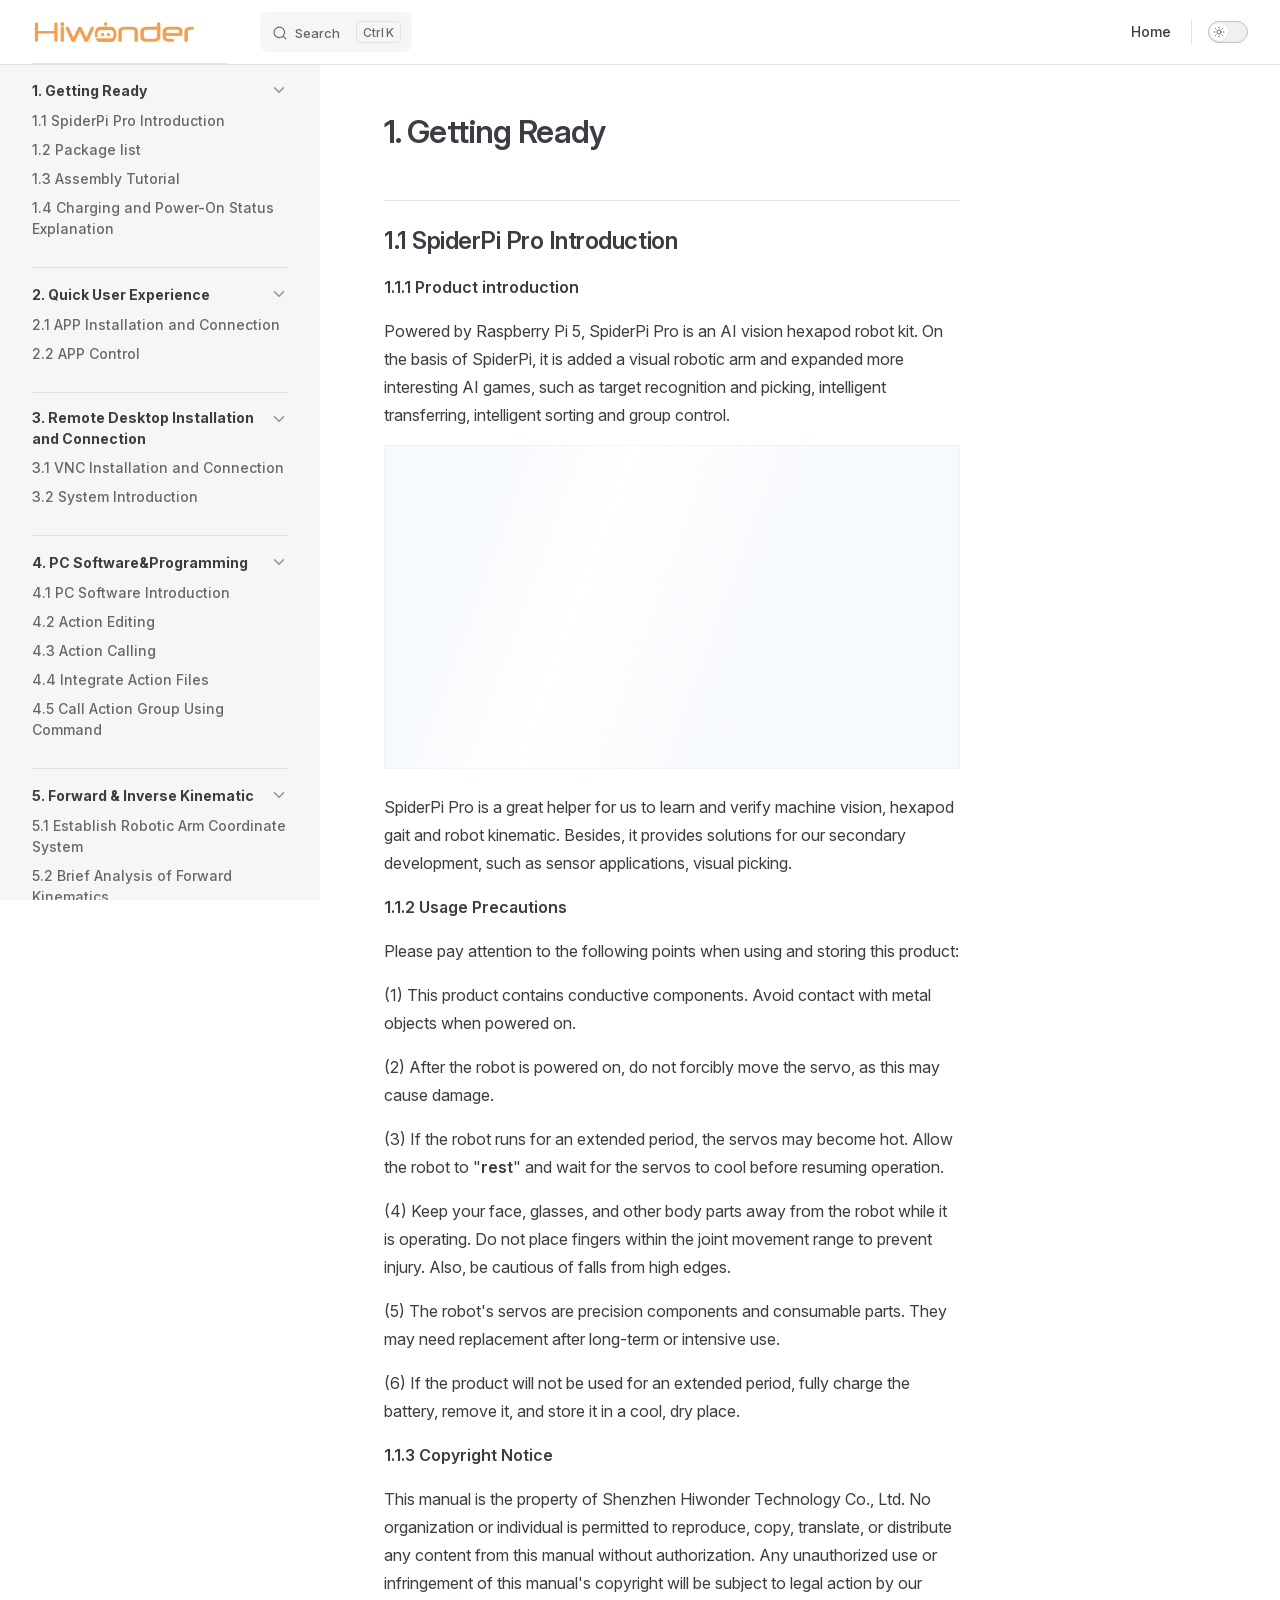
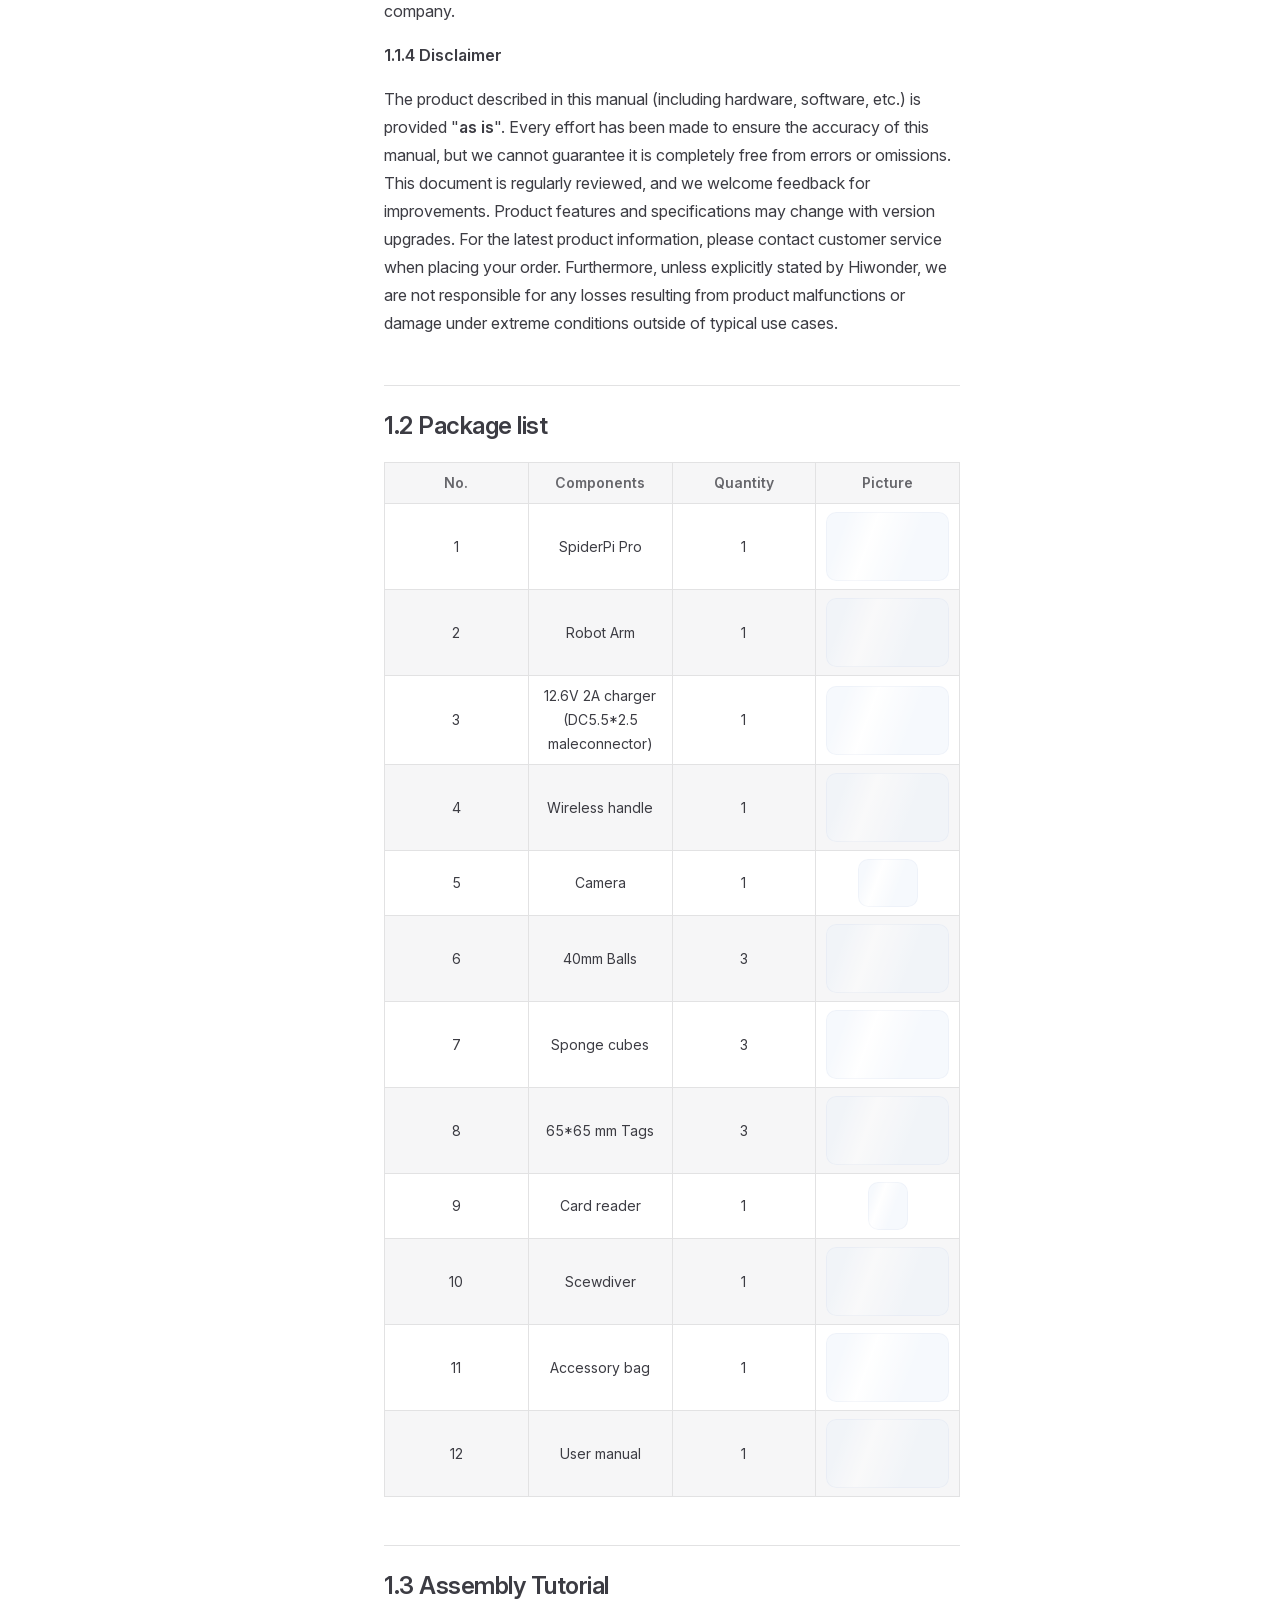
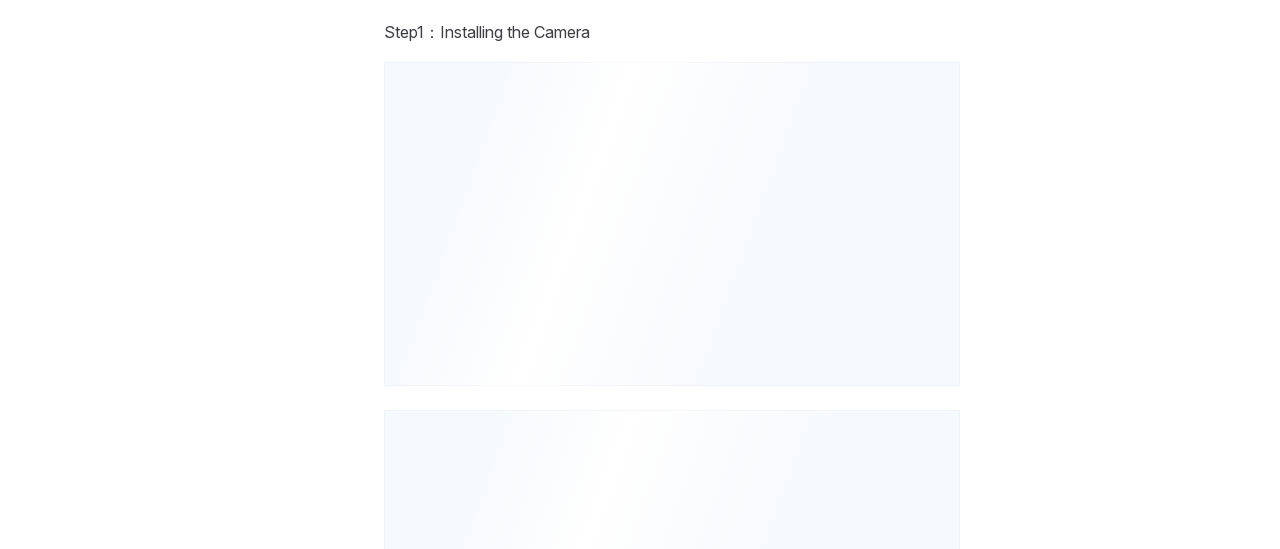
==== commit 440b681a: "内容修改" ====
--- a/projects/SpiderPi_Pro/en/latest/index.html
+++ b/projects/SpiderPi_Pro/en/latest/index.html
@@ -9,9 +9,9 @@
     <link rel="preload stylesheet" href="/projects/SpiderPi_Pro/en/latest/assets/style.Dx06HJ8Q.css" as="style">
     <link rel="preload stylesheet" href="/projects/SpiderPi_Pro/en/latest/vp-icons.css" as="style">
     
-    <script type="module" src="/projects/SpiderPi_Pro/en/latest/assets/app.rss49tzJ.js"></script>
+    <script type="module" src="/projects/SpiderPi_Pro/en/latest/assets/app.DcFoL5Nc.js"></script>
     <link rel="preload" href="/projects/SpiderPi_Pro/en/latest/assets/inter-roman-latin.Di8DUHzh.woff2" as="font" type="font/woff2" crossorigin="">
-    <link rel="modulepreload" href="/projects/SpiderPi_Pro/en/latest/assets/chunks/theme.LshLs1o0.js">
+    <link rel="modulepreload" href="/projects/SpiderPi_Pro/en/latest/assets/chunks/theme.Bd86JFbt.js">
     <link rel="modulepreload" href="/projects/SpiderPi_Pro/en/latest/assets/chunks/framework.D1ler-R1.js">
     <link rel="modulepreload" href="/projects/SpiderPi_Pro/en/latest/assets/index.md.BAIYumWX.lean.js">
     <link rel="icon" href="/projects/SpiderPi_Pro/en/latest/favicon.ico">
@@ -20,7 +20,7 @@
   </head>
   <body>
     <div id="app"><!--[--><div class="page-redirect" style="text-align:center;padding:100px 20px;"><p>Redirecting to content page...</p><p><a href="/projects/SpiderPi_Pro/en/latest/docs/1_read_before_studying.html" target="_self">If you are not redirected automatically, click here</a></p></div><!--[--><!----><!--]--><!----><!--]--></div>
-    <script>window.__VP_HASH_MAP__=JSON.parse("{\"docs_10_recognition_tracking.md\":\"Cv5VwFoT\",\"docs_11_ai_vision_advanced_lesson.md\":\"BUdyVY6H\",\"docs_12_mass_control.md\":\"C_gt7O37\",\"docs_13_network_configuration.md\":\"BIcfik3m\",\"docs_1_read_before_studying.md\":\"3gHZgLRK\",\"docs_2_getting ready.md\":\"D-FUQcIL\",\"docs_6_remote_tool.md\":\"By4B4-TV\",\"docs_7_pc_software.md\":\"DtQiaAkg\",\"docs_8_forward_inverse_kinematics.md\":\"C8WMXijH\",\"docs_general_basic_courses.md\":\"DMuSlIuK\",\"docs_index.md\":\"CFJgtAEX\",\"docs_resources_download.md\":\"BJFuJOLN\",\"index.md\":\"BAIYumWX\"}");window.__VP_SITE_DATA__=JSON.parse("{\"lang\":\"en-US\",\"dir\":\"ltr\",\"title\":\"SpiderPi_Pro Documentation\",\"description\":\"SpiderPi_Pro robot documentation\",\"base\":\"/projects/SpiderPi_Pro/en/latest/\",\"head\":[],\"router\":{\"prefetchLinks\":true},\"appearance\":true,\"themeConfig\":{\"siteTitle\":false,\"logo\":\"/e-logo.png\",\"outline\":[2,3],\"search\":{\"provider\":\"local\",\"options\":{\"translations\":{\"button\":{\"buttonText\":\"Search\",\"buttonAriaLabel\":\"Search\"},\"modal\":{\"searchBox\":{\"resetButtonTitle\":\"Clear search query\",\"resetButtonAriaLabel\":\"Clear search query\",\"cancelButtonText\":\"Cancel\",\"cancelButtonAriaLabel\":\"Cancel\"},\"startScreen\":{\"recentSearchTitle\":\"Recent Searches\",\"noRecentSearchText\":\"No recent searches\",\"suggestedQueryTitle\":\"Suggested Queries\"},\"noResultsScreen\":{\"noResultsText\":\"No results found for\",\"suggestedQueryText\":\"You can try searching for\",\"reportMissingResultsText\":\"Have any queries?\",\"reportMissingResultsLinkText\":\"Report here\"},\"footer\":{\"selectText\":\"to select\",\"navigateText\":\"to navigate\",\"closeText\":\"to close\"}}}}},\"nav\":[{\"text\":\"Home\",\"link\":\"https://www.hiwonder.net/\",\"target\":\"_self\"}],\"sidebar\":[{\"text\":\"1. Getting Ready\",\"link\":\"/docs/1_read_before_studying.html\",\"collapsed\":false,\"items\":[{\"text\":\"1.1 SpiderPi Pro Introduction\",\"link\":\"/docs/1_read_before_studying.html#_1-1-spiderpi-pro-introduction\"},{\"text\":\"1.2 Package list\",\"link\":\"/docs/1_read_before_studying.html#_1-2-package-list\"},{\"text\":\"1.3 Assembly Tutorial\",\"link\":\"/docs/1_read_before_studying.html#_1-3-assembly-tutorial\"},{\"text\":\"1.4 Charging and Power-On Status Explanation\",\"link\":\"/docs/1_read_before_studying.html#_1-4-charging-and-power-on-status-explanation\"}]},{\"text\":\"2. Quick User Experience\",\"link\":\"/docs/2_Getting%20Ready.html\",\"collapsed\":false,\"items\":[{\"text\":\"2.1 APP Installation and Connection\",\"link\":\"/docs/2_Getting%20Ready.html#_2-1-app-installation-and-connection\"},{\"text\":\"2.2 APP Control\",\"link\":\"/docs/2_Getting%20Ready.html#_2-2-app-control\"}]},{\"text\":\"3. Remote Desktop Installation and Connection\",\"link\":\"/docs/6_remote_tool.html\",\"collapsed\":false,\"items\":[{\"text\":\"3.1 VNC Installation and Connection\",\"link\":\"/docs/6_remote_tool.html#_3-1-vnc-installation-and-connection\"},{\"text\":\"3.2 System Introduction\",\"link\":\"/docs/6_remote_tool.html#_3-2-system-introduction\"}]},{\"text\":\"4. PC Software&Programming\",\"link\":\"/docs/7_PC_Software.html\",\"collapsed\":false,\"items\":[{\"text\":\"4.1 PC Software Introduction\",\"link\":\"/docs/7_PC_Software.html#_4-1-pc-software-introduction\"},{\"text\":\"4.2 Action Editing\",\"link\":\"/docs/7_PC_Software.html#_4-2-action-editing\"},{\"text\":\"4.3 Action Calling\",\"link\":\"/docs/7_PC_Software.html#_4-3-action-calling\"},{\"text\":\"4.4 Integrate Action Files\",\"link\":\"/docs/7_PC_Software.html#_4-4-integrate-action-files\"},{\"text\":\"4.5 Call Action Group Using Command\",\"link\":\"/docs/7_PC_Software.html#_4-5-call-action-group-using-command\"}]},{\"text\":\"5. Forward & Inverse Kinematic\",\"link\":\"/docs/8_forward_inverse_kinematics.html\",\"collapsed\":false,\"items\":[{\"text\":\"5.1 Establish Robotic Arm Coordinate System\",\"link\":\"/docs/8_forward_inverse_kinematics.html#_5-1-establish-robotic-arm-coordinate-system\"},{\"text\":\"5.2 Brief Analysis of Forward Kinematics\",\"link\":\"/docs/8_forward_inverse_kinematics.html#_5-2-brief-analysis-of-forward-kinematics\"},{\"text\":\"5.3 Brief Analysis of Inverse Kinematics\",\"link\":\"/docs/8_forward_inverse_kinematics.html#_5-3-brief-analysis-of-inverse-kinematics\"},{\"text\":\"5.4 Color Tracking\",\"link\":\"/docs/8_forward_inverse_kinematics.html#_5-4-color-tracking\"},{\"text\":\"5.5 Robotic Arm Height Adjustment\",\"link\":\"/docs/8_forward_inverse_kinematics.html#_5-5-robotic-arm-height-adjustment\"},{\"text\":\"5.6 Chassis Height Adjustment\",\"link\":\"/docs/8_forward_inverse_kinematics.html#_5-6-chassis-height-adjustment\"},{\"text\":\"5.7 Synchronized Adjustment\",\"link\":\"/docs/8_forward_inverse_kinematics.html#_5-7-synchronized-adjustment\"}]},{\"text\":\"6. AI Visual Recognition & Tracking Course\",\"link\":\"/docs/10_recognition_tracking.html\",\"collapsed\":false,\"items\":[{\"text\":\"6.1 Single Color Recognition\",\"link\":\"/docs/10_recognition_tracking.html#_6-1-single-color-recognition\"},{\"text\":\"6.2 Color Recognition\",\"link\":\"/docs/10_recognition_tracking.html#_6-2-color-recognition\"},{\"text\":\"6.3 Target Position Recognition\",\"link\":\"/docs/10_recognition_tracking.html#_6-3-target-position-recognition\"},{\"text\":\"6.5 Line Following\",\"link\":\"/docs/10_recognition_tracking.html#_6-5-line-following\"},{\"text\":\"6.6 Tag Detection\",\"link\":\"/docs/10_recognition_tracking.html#_6-6-tag-detection\"},{\"text\":\"6.7 Tag Recognition\",\"link\":\"/docs/10_recognition_tracking.html#_6-7-tag-recognition\"},{\"text\":\"6.8 Face Recognition\",\"link\":\"/docs/10_recognition_tracking.html#_6-8-face-recognition\"},{\"text\":\"6.9 Face Detection\",\"link\":\"/docs/10_recognition_tracking.html#_6-9-face-detection\"},{\"text\":\"6.10 Auto Obstacle Avoidance\",\"link\":\"/docs/10_recognition_tracking.html#_6-10-auto-obstacle-avoidance\"},{\"text\":\"6.11 Shape Recognition under Single Color\",\"link\":\"/docs/10_recognition_tracking.html#_6-11-shape-recognition-under-single-color\"},{\"text\":\"6.12 Shape Recognition\",\"link\":\"/docs/10_recognition_tracking.html#_6-12-shape-recognition\"}]},{\"text\":\"7. AI Visual Transporting & Kicking Ball Course\",\"link\":\"/docs/11_AI_Vision_advanced_lesson.html\",\"collapsed\":false,\"items\":[{\"text\":\"7.1 Locate the Ball\",\"link\":\"/docs/11_AI_Vision_advanced_lesson.html#_7-1-locate-the-ball\"},{\"text\":\"7.2 Kick the Ball\",\"link\":\"/docs/11_AI_Vision_advanced_lesson.html#_7-2-kick-the-ball\"},{\"text\":\"7.3 Position Calibration\",\"link\":\"/docs/11_AI_Vision_advanced_lesson.html#_7-3-position-calibration\"},{\"text\":\"7.4 Block Picking\",\"link\":\"/docs/11_AI_Vision_advanced_lesson.html#_7-4-block-picking\"},{\"text\":\"7.5 Color Sorting\",\"link\":\"/docs/11_AI_Vision_advanced_lesson.html#_7-5-color-sorting\"},{\"text\":\"7.6 Intelligent Picking\",\"link\":\"/docs/11_AI_Vision_advanced_lesson.html#_7-6-intelligent-picking\"},{\"text\":\"7.7 Line Following and Transferring\",\"link\":\"/docs/11_AI_Vision_advanced_lesson.html#_7-7-line-following-and-transferring\"}]},{\"text\":\"8. Group Control Course\",\"link\":\"/docs/12_mass_control.html\",\"collapsed\":false,\"items\":[{\"text\":\"8.1 Handle Control\",\"link\":\"/docs/12_mass_control.html#_8-1-handle-control\"},{\"text\":\"8.2 Group Control\",\"link\":\"/docs/12_mass_control.html#_8-2-group-control\"}]},{\"text\":\"9. Raspberry Pi Series Robot Network Configuration Instruction\",\"link\":\"/docs/13_network_configuration.html\",\"collapsed\":false,\"items\":[{\"text\":\"9.1 Network Configuration Overview\",\"link\":\"/docs/13_network_configuration.html#_9-1-network-configuration-overview\"},{\"text\":\"9.2 AP Direct Connection Mode\",\"link\":\"/docs/13_network_configuration.html#_9-2-ap-direct-connection-mode\"},{\"text\":\"9.3 Connecting in LAN Mode (optional)\",\"link\":\"/docs/13_network_configuration.html#_9-3-connecting-in-lan-mode-optional\"}]},{\"text\":\"6. AI Vision Basic Lesson\",\"link\":\"/docs/general_basic_courses.html\",\"collapsed\":false,\"items\":[{\"text\":\"6.1 Single Color Recognition\",\"link\":\"/docs/general_basic_courses.html#_6-1-single-color-recognition\"},{\"text\":\"6.2 Color Recognition\",\"link\":\"/docs/general_basic_courses.html#_6-2-color-recognition\"},{\"text\":\"6.3 Target Position Recognition\",\"link\":\"/docs/general_basic_courses.html#_6-3-target-position-recognition\"},{\"text\":\"6.5 Line Following\",\"link\":\"/docs/general_basic_courses.html#_6-5-line-following\"},{\"text\":\"6.6 Tag Detection\",\"link\":\"/docs/general_basic_courses.html#_6-6-tag-detection\"},{\"text\":\"6.7 Tag Recognition\",\"link\":\"/docs/general_basic_courses.html#_6-7-tag-recognition\"},{\"text\":\"6.8 Face Recognition\",\"link\":\"/docs/general_basic_courses.html#_6-8-face-recognition\"},{\"text\":\"6.9 Face Detection\",\"link\":\"/docs/general_basic_courses.html#_6-9-face-detection\"},{\"text\":\"6.10 Auto Obstacle Avoidance\",\"link\":\"/docs/general_basic_courses.html#_6-10-auto-obstacle-avoidance\"},{\"text\":\"6.11 Shape Recognition under Single Color\",\"link\":\"/docs/general_basic_courses.html#_6-11-shape-recognition-under-single-color\"},{\"text\":\"6.12 Shape Recognition\",\"link\":\"/docs/general_basic_courses.html#_6-12-shape-recognition\"}]},{\"text\":\"Appendix\",\"link\":\"/docs/resources_download.html\",\"collapsed\":false,\"items\":[]}]},\"locales\":{},\"scrollOffset\":134,\"cleanUrls\":false}");</script>
+    <script>window.__VP_HASH_MAP__=JSON.parse("{\"docs_10_recognition_tracking.md\":\"Cv5VwFoT\",\"docs_11_ai_vision_advanced_lesson.md\":\"BUdyVY6H\",\"docs_12_mass_control.md\":\"C_gt7O37\",\"docs_13_network_configuration.md\":\"BIcfik3m\",\"docs_1_read_before_studying.md\":\"3gHZgLRK\",\"docs_2_getting ready.md\":\"D-FUQcIL\",\"docs_6_remote_tool.md\":\"By4B4-TV\",\"docs_7_pc_software.md\":\"DtQiaAkg\",\"docs_8_forward_inverse_kinematics.md\":\"C8WMXijH\",\"docs_general_basic_courses.md\":\"DMuSlIuK\",\"docs_index.md\":\"CFJgtAEX\",\"docs_resources_download.md\":\"Dv-Iq7QA\",\"index.md\":\"BAIYumWX\"}");window.__VP_SITE_DATA__=JSON.parse("{\"lang\":\"en-US\",\"dir\":\"ltr\",\"title\":\"SpiderPi_Pro Documentation\",\"description\":\"SpiderPi_Pro robot documentation\",\"base\":\"/projects/SpiderPi_Pro/en/latest/\",\"head\":[],\"router\":{\"prefetchLinks\":true},\"appearance\":true,\"themeConfig\":{\"siteTitle\":false,\"logo\":\"/e-logo.webp\",\"outline\":[2,3],\"search\":{\"provider\":\"local\",\"options\":{\"translations\":{\"button\":{\"buttonText\":\"Search\",\"buttonAriaLabel\":\"Search\"},\"modal\":{\"searchBox\":{\"resetButtonTitle\":\"Clear search query\",\"resetButtonAriaLabel\":\"Clear search query\",\"cancelButtonText\":\"Cancel\",\"cancelButtonAriaLabel\":\"Cancel\"},\"startScreen\":{\"recentSearchTitle\":\"Recent Searches\",\"noRecentSearchText\":\"No recent searches\",\"suggestedQueryTitle\":\"Suggested Queries\"},\"noResultsScreen\":{\"noResultsText\":\"No results found for\",\"suggestedQueryText\":\"You can try searching for\",\"reportMissingResultsText\":\"Have any queries?\",\"reportMissingResultsLinkText\":\"Report here\"},\"footer\":{\"selectText\":\"to select\",\"navigateText\":\"to navigate\",\"closeText\":\"to close\"}}}}},\"nav\":[{\"text\":\"Home\",\"link\":\"https://www.hiwonder.net/\",\"target\":\"_self\"}],\"sidebar\":[{\"text\":\"1. Getting Ready\",\"link\":\"/docs/1_read_before_studying.html\",\"collapsed\":false,\"items\":[{\"text\":\"1.1 SpiderPi Pro Introduction\",\"link\":\"/docs/1_read_before_studying.html#_1-1-spiderpi-pro-introduction\"},{\"text\":\"1.2 Package list\",\"link\":\"/docs/1_read_before_studying.html#_1-2-package-list\"},{\"text\":\"1.3 Assembly Tutorial\",\"link\":\"/docs/1_read_before_studying.html#_1-3-assembly-tutorial\"},{\"text\":\"1.4 Charging and Power-On Status Explanation\",\"link\":\"/docs/1_read_before_studying.html#_1-4-charging-and-power-on-status-explanation\"}]},{\"text\":\"2. Quick User Experience\",\"link\":\"/docs/2_Getting%20Ready.html\",\"collapsed\":false,\"items\":[{\"text\":\"2.1 APP Installation and Connection\",\"link\":\"/docs/2_Getting%20Ready.html#_2-1-app-installation-and-connection\"},{\"text\":\"2.2 APP Control\",\"link\":\"/docs/2_Getting%20Ready.html#_2-2-app-control\"}]},{\"text\":\"3. Remote Desktop Installation and Connection\",\"link\":\"/docs/6_remote_tool.html\",\"collapsed\":false,\"items\":[{\"text\":\"3.1 VNC Installation and Connection\",\"link\":\"/docs/6_remote_tool.html#_3-1-vnc-installation-and-connection\"},{\"text\":\"3.2 System Introduction\",\"link\":\"/docs/6_remote_tool.html#_3-2-system-introduction\"}]},{\"text\":\"4. PC Software&Programming\",\"link\":\"/docs/7_PC_Software.html\",\"collapsed\":false,\"items\":[{\"text\":\"4.1 PC Software Introduction\",\"link\":\"/docs/7_PC_Software.html#_4-1-pc-software-introduction\"},{\"text\":\"4.2 Action Editing\",\"link\":\"/docs/7_PC_Software.html#_4-2-action-editing\"},{\"text\":\"4.3 Action Calling\",\"link\":\"/docs/7_PC_Software.html#_4-3-action-calling\"},{\"text\":\"4.4 Integrate Action Files\",\"link\":\"/docs/7_PC_Software.html#_4-4-integrate-action-files\"},{\"text\":\"4.5 Call Action Group Using Command\",\"link\":\"/docs/7_PC_Software.html#_4-5-call-action-group-using-command\"}]},{\"text\":\"5. Forward & Inverse Kinematic\",\"link\":\"/docs/8_forward_inverse_kinematics.html\",\"collapsed\":false,\"items\":[{\"text\":\"5.1 Establish Robotic Arm Coordinate System\",\"link\":\"/docs/8_forward_inverse_kinematics.html#_5-1-establish-robotic-arm-coordinate-system\"},{\"text\":\"5.2 Brief Analysis of Forward Kinematics\",\"link\":\"/docs/8_forward_inverse_kinematics.html#_5-2-brief-analysis-of-forward-kinematics\"},{\"text\":\"5.3 Brief Analysis of Inverse Kinematics\",\"link\":\"/docs/8_forward_inverse_kinematics.html#_5-3-brief-analysis-of-inverse-kinematics\"},{\"text\":\"5.4 Color Tracking\",\"link\":\"/docs/8_forward_inverse_kinematics.html#_5-4-color-tracking\"},{\"text\":\"5.5 Robotic Arm Height Adjustment\",\"link\":\"/docs/8_forward_inverse_kinematics.html#_5-5-robotic-arm-height-adjustment\"},{\"text\":\"5.6 Chassis Height Adjustment\",\"link\":\"/docs/8_forward_inverse_kinematics.html#_5-6-chassis-height-adjustment\"},{\"text\":\"5.7 Synchronized Adjustment\",\"link\":\"/docs/8_forward_inverse_kinematics.html#_5-7-synchronized-adjustment\"}]},{\"text\":\"6. AI Visual Recognition & Tracking Course\",\"link\":\"/docs/10_recognition_tracking.html\",\"collapsed\":false,\"items\":[{\"text\":\"6.1 Single Color Recognition\",\"link\":\"/docs/10_recognition_tracking.html#_6-1-single-color-recognition\"},{\"text\":\"6.2 Color Recognition\",\"link\":\"/docs/10_recognition_tracking.html#_6-2-color-recognition\"},{\"text\":\"6.3 Target Position Recognition\",\"link\":\"/docs/10_recognition_tracking.html#_6-3-target-position-recognition\"},{\"text\":\"6.5 Line Following\",\"link\":\"/docs/10_recognition_tracking.html#_6-5-line-following\"},{\"text\":\"6.6 Tag Detection\",\"link\":\"/docs/10_recognition_tracking.html#_6-6-tag-detection\"},{\"text\":\"6.7 Tag Recognition\",\"link\":\"/docs/10_recognition_tracking.html#_6-7-tag-recognition\"},{\"text\":\"6.8 Face Recognition\",\"link\":\"/docs/10_recognition_tracking.html#_6-8-face-recognition\"},{\"text\":\"6.9 Face Detection\",\"link\":\"/docs/10_recognition_tracking.html#_6-9-face-detection\"},{\"text\":\"6.10 Auto Obstacle Avoidance\",\"link\":\"/docs/10_recognition_tracking.html#_6-10-auto-obstacle-avoidance\"},{\"text\":\"6.11 Shape Recognition under Single Color\",\"link\":\"/docs/10_recognition_tracking.html#_6-11-shape-recognition-under-single-color\"},{\"text\":\"6.12 Shape Recognition\",\"link\":\"/docs/10_recognition_tracking.html#_6-12-shape-recognition\"}]},{\"text\":\"7. AI Visual Transporting & Kicking Ball Course\",\"link\":\"/docs/11_AI_Vision_advanced_lesson.html\",\"collapsed\":false,\"items\":[{\"text\":\"7.1 Locate the Ball\",\"link\":\"/docs/11_AI_Vision_advanced_lesson.html#_7-1-locate-the-ball\"},{\"text\":\"7.2 Kick the Ball\",\"link\":\"/docs/11_AI_Vision_advanced_lesson.html#_7-2-kick-the-ball\"},{\"text\":\"7.3 Position Calibration\",\"link\":\"/docs/11_AI_Vision_advanced_lesson.html#_7-3-position-calibration\"},{\"text\":\"7.4 Block Picking\",\"link\":\"/docs/11_AI_Vision_advanced_lesson.html#_7-4-block-picking\"},{\"text\":\"7.5 Color Sorting\",\"link\":\"/docs/11_AI_Vision_advanced_lesson.html#_7-5-color-sorting\"},{\"text\":\"7.6 Intelligent Picking\",\"link\":\"/docs/11_AI_Vision_advanced_lesson.html#_7-6-intelligent-picking\"},{\"text\":\"7.7 Line Following and Transferring\",\"link\":\"/docs/11_AI_Vision_advanced_lesson.html#_7-7-line-following-and-transferring\"}]},{\"text\":\"8. Group Control Course\",\"link\":\"/docs/12_mass_control.html\",\"collapsed\":false,\"items\":[{\"text\":\"8.1 Handle Control\",\"link\":\"/docs/12_mass_control.html#_8-1-handle-control\"},{\"text\":\"8.2 Group Control\",\"link\":\"/docs/12_mass_control.html#_8-2-group-control\"}]},{\"text\":\"9. Raspberry Pi Series Robot Network Configuration Instruction\",\"link\":\"/docs/13_network_configuration.html\",\"collapsed\":false,\"items\":[{\"text\":\"9.1 Network Configuration Overview\",\"link\":\"/docs/13_network_configuration.html#_9-1-network-configuration-overview\"},{\"text\":\"9.2 AP Direct Connection Mode\",\"link\":\"/docs/13_network_configuration.html#_9-2-ap-direct-connection-mode\"},{\"text\":\"9.3 Connecting in LAN Mode (optional)\",\"link\":\"/docs/13_network_configuration.html#_9-3-connecting-in-lan-mode-optional\"}]},{\"text\":\"6. AI Vision Basic Lesson\",\"link\":\"/docs/general_basic_courses.html\",\"collapsed\":false,\"items\":[{\"text\":\"6.1 Single Color Recognition\",\"link\":\"/docs/general_basic_courses.html#_6-1-single-color-recognition\"},{\"text\":\"6.2 Color Recognition\",\"link\":\"/docs/general_basic_courses.html#_6-2-color-recognition\"},{\"text\":\"6.3 Target Position Recognition\",\"link\":\"/docs/general_basic_courses.html#_6-3-target-position-recognition\"},{\"text\":\"6.5 Line Following\",\"link\":\"/docs/general_basic_courses.html#_6-5-line-following\"},{\"text\":\"6.6 Tag Detection\",\"link\":\"/docs/general_basic_courses.html#_6-6-tag-detection\"},{\"text\":\"6.7 Tag Recognition\",\"link\":\"/docs/general_basic_courses.html#_6-7-tag-recognition\"},{\"text\":\"6.8 Face Recognition\",\"link\":\"/docs/general_basic_courses.html#_6-8-face-recognition\"},{\"text\":\"6.9 Face Detection\",\"link\":\"/docs/general_basic_courses.html#_6-9-face-detection\"},{\"text\":\"6.10 Auto Obstacle Avoidance\",\"link\":\"/docs/general_basic_courses.html#_6-10-auto-obstacle-avoidance\"},{\"text\":\"6.11 Shape Recognition under Single Color\",\"link\":\"/docs/general_basic_courses.html#_6-11-shape-recognition-under-single-color\"},{\"text\":\"6.12 Shape Recognition\",\"link\":\"/docs/general_basic_courses.html#_6-12-shape-recognition\"}]},{\"text\":\"Appendix\",\"link\":\"/docs/resources_download.html\",\"collapsed\":false,\"items\":[]}]},\"locales\":{},\"scrollOffset\":134,\"cleanUrls\":false}");</script>
     
   </body>
 </html>
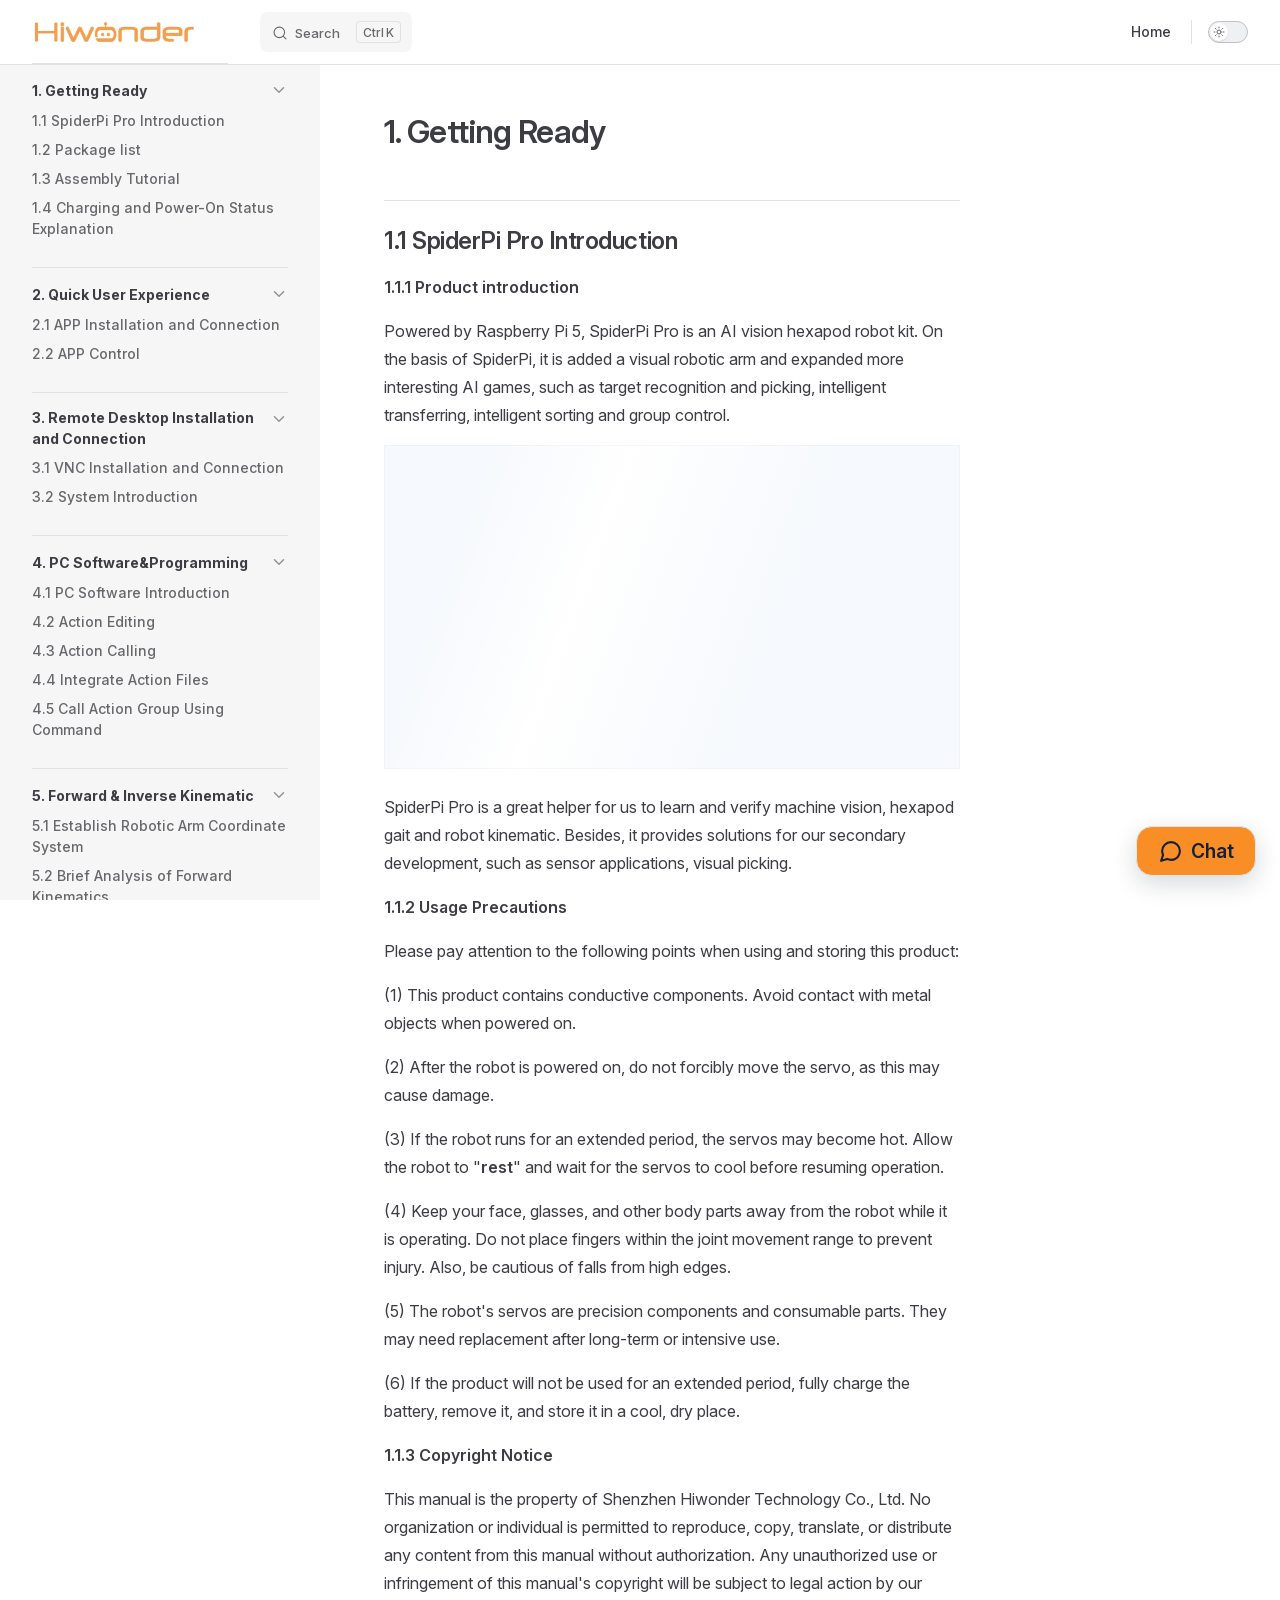
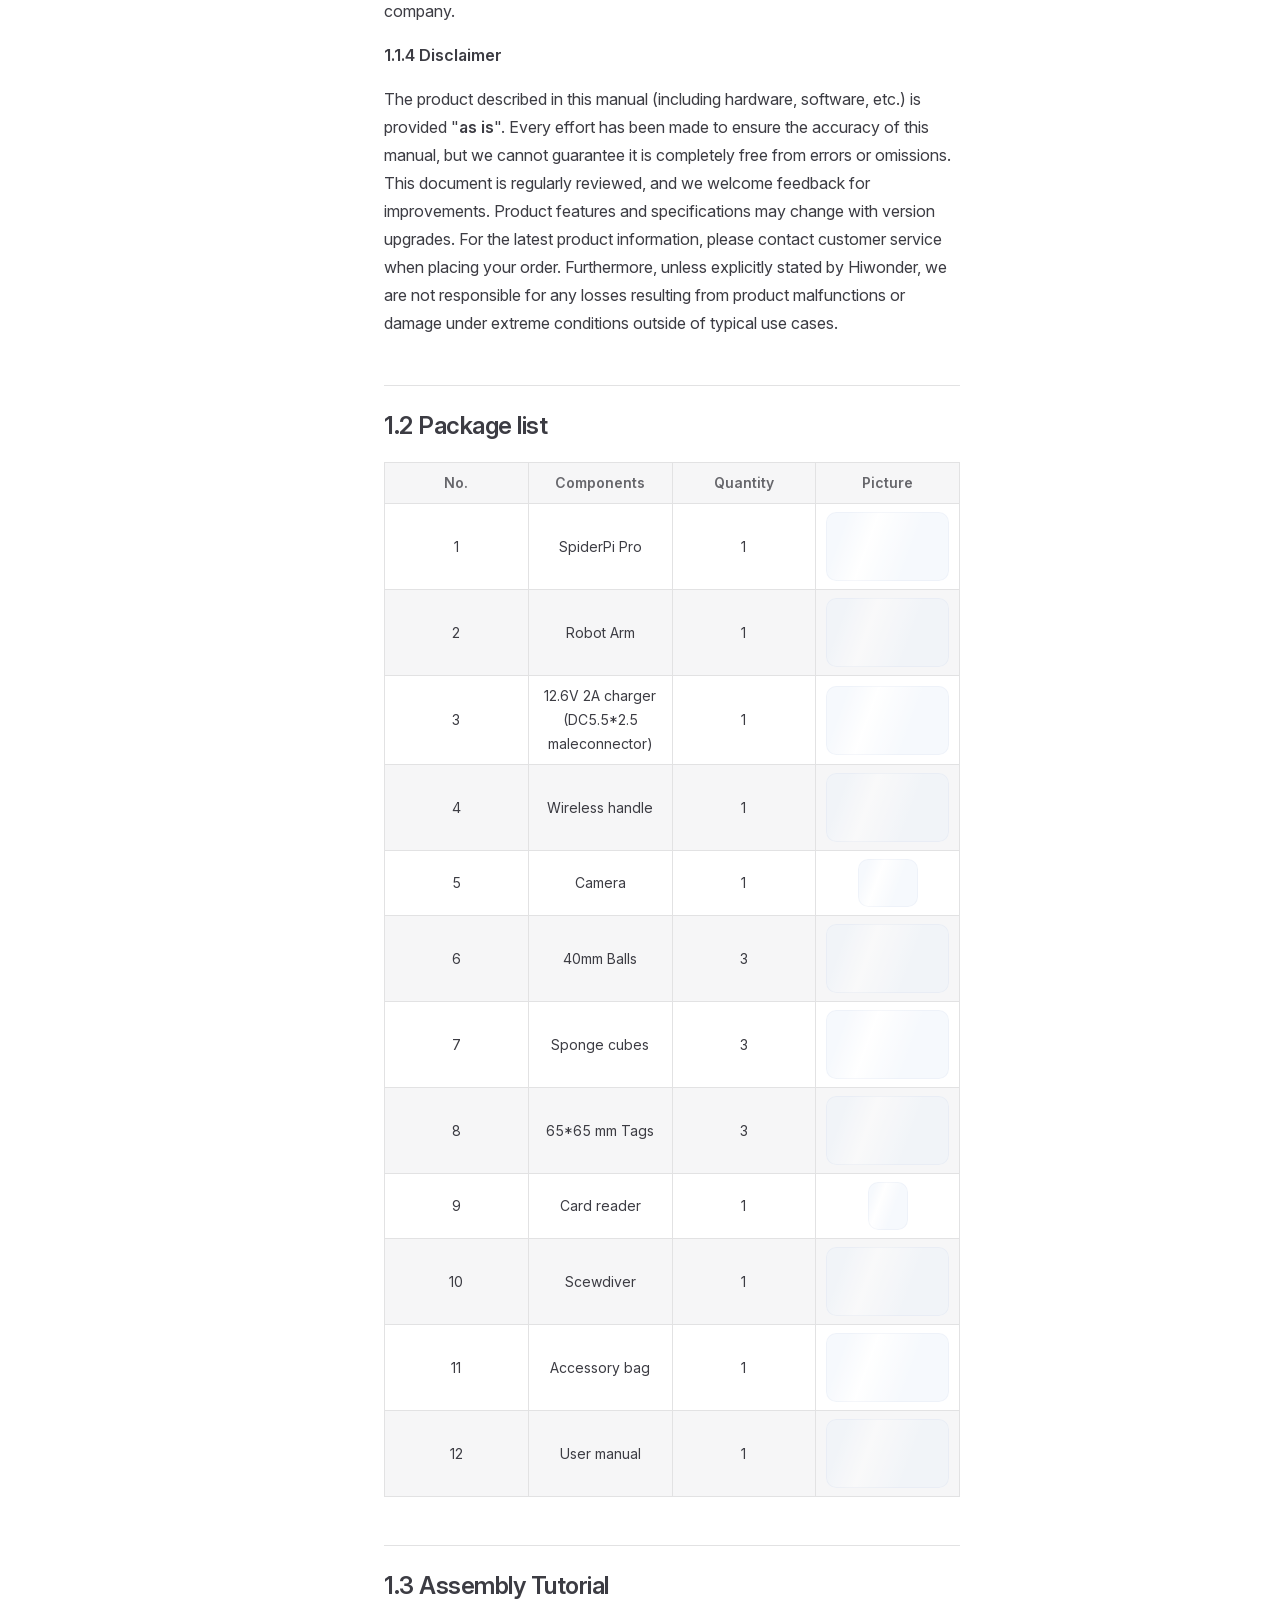
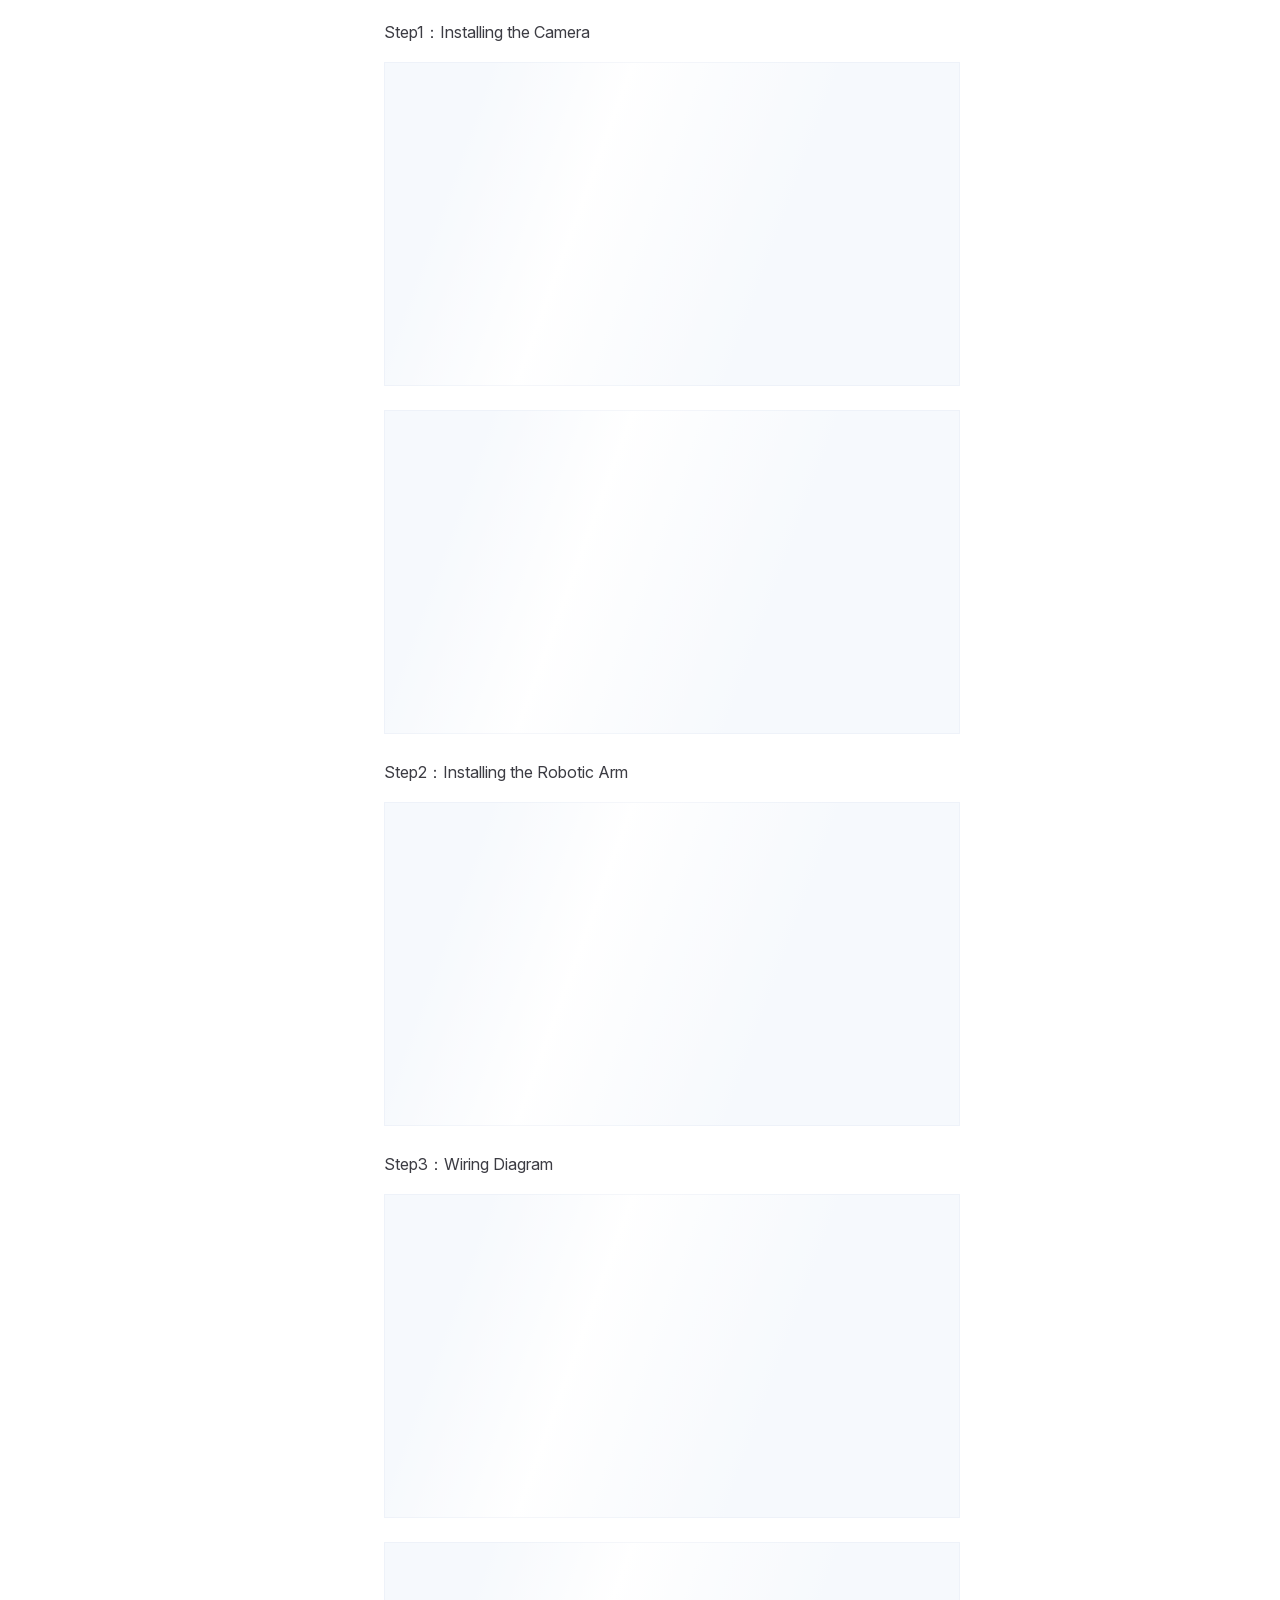
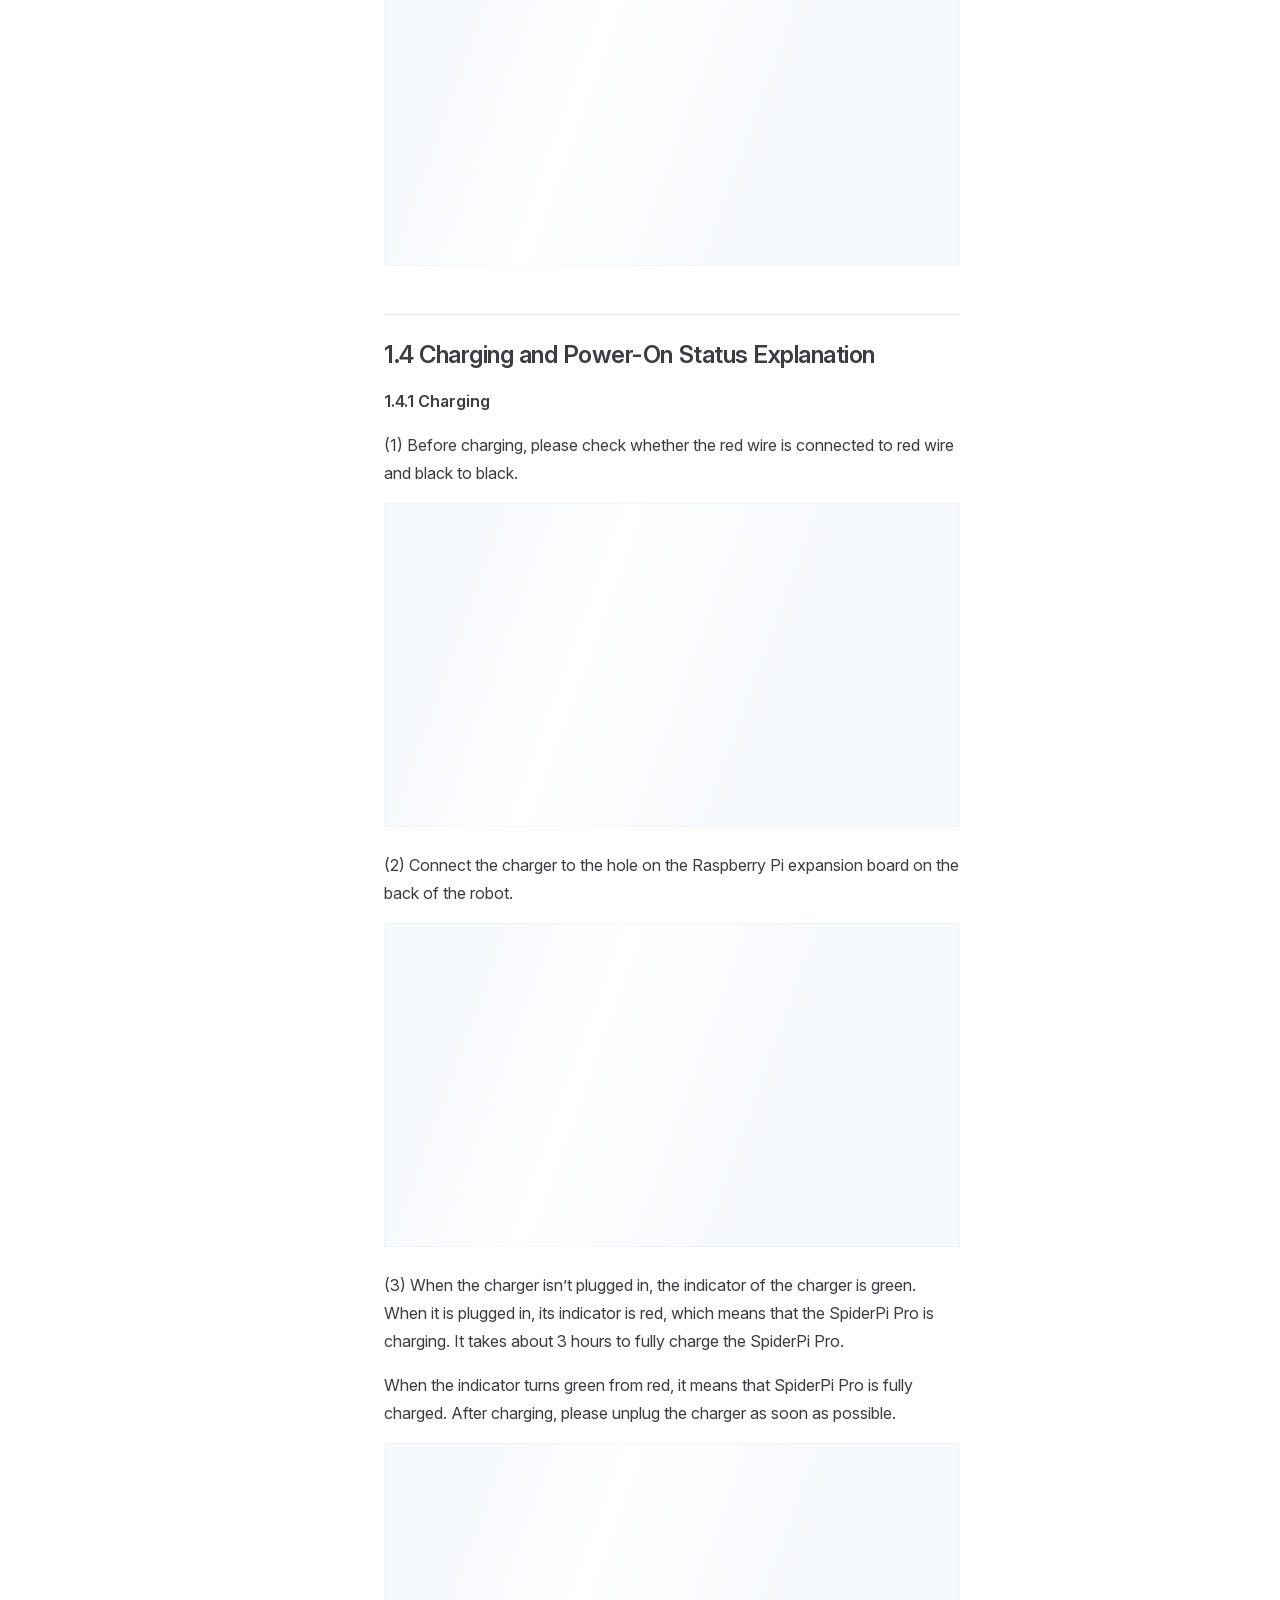
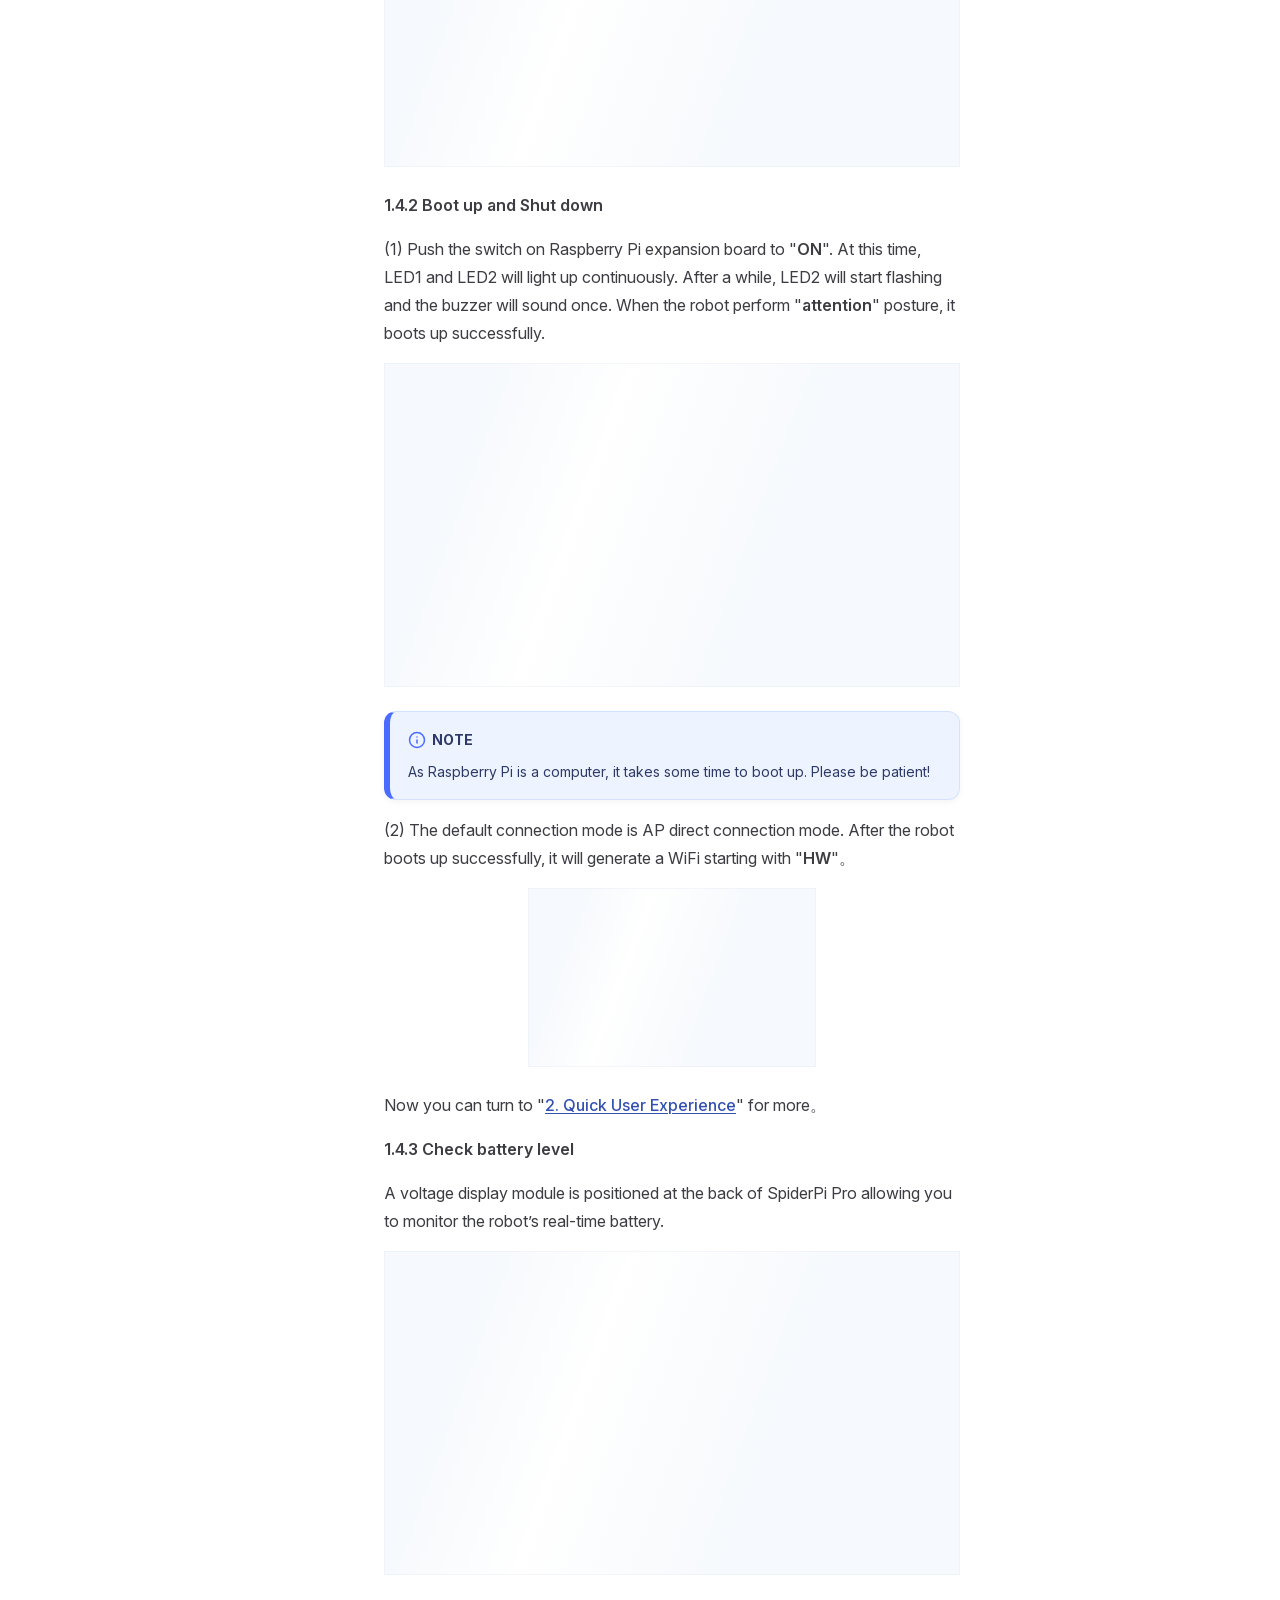
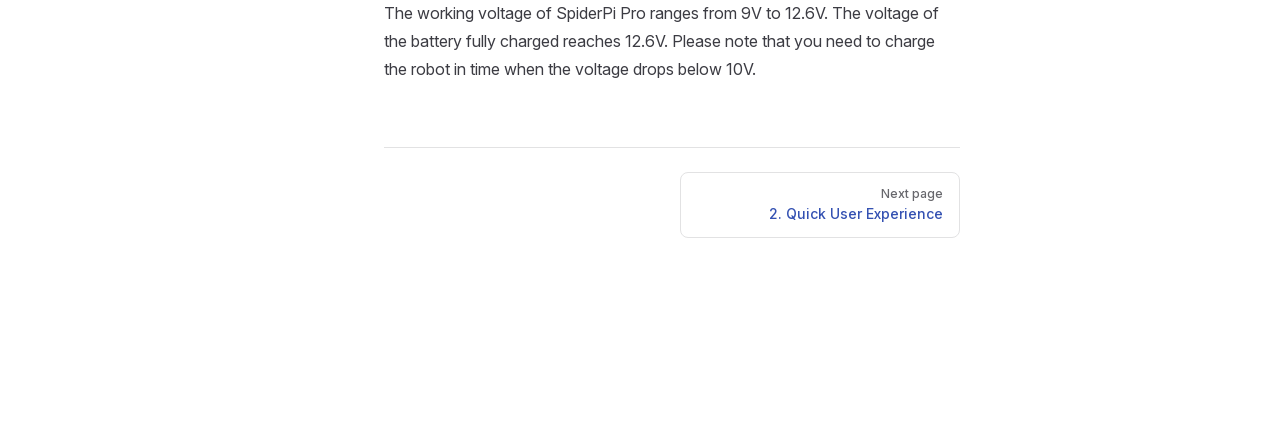
==== commit 5284760d: "内容修改" ====
--- a/projects/SpiderPi_Pro/en/latest/index.html
+++ b/projects/SpiderPi_Pro/en/latest/index.html
@@ -6,21 +6,21 @@
     <title>SpiderPi_Pro Documentation</title>
     <meta name="description" content="SpiderPi_Pro robot documentation">
     <meta name="generator" content="VitePress v1.6.4">
-    <link rel="preload stylesheet" href="/projects/SpiderPi_Pro/en/latest/assets/style.Dx06HJ8Q.css" as="style">
+    <link rel="preload stylesheet" href="/projects/SpiderPi_Pro/en/latest/assets/style.CalWKj15.css" as="style">
     <link rel="preload stylesheet" href="/projects/SpiderPi_Pro/en/latest/vp-icons.css" as="style">
     
-    <script type="module" src="/projects/SpiderPi_Pro/en/latest/assets/app.DcFoL5Nc.js"></script>
+    <script type="module" src="/projects/SpiderPi_Pro/en/latest/assets/app.CPwMF-z6.js"></script>
     <link rel="preload" href="/projects/SpiderPi_Pro/en/latest/assets/inter-roman-latin.Di8DUHzh.woff2" as="font" type="font/woff2" crossorigin="">
-    <link rel="modulepreload" href="/projects/SpiderPi_Pro/en/latest/assets/chunks/theme.Bd86JFbt.js">
-    <link rel="modulepreload" href="/projects/SpiderPi_Pro/en/latest/assets/chunks/framework.D1ler-R1.js">
-    <link rel="modulepreload" href="/projects/SpiderPi_Pro/en/latest/assets/index.md.BAIYumWX.lean.js">
+    <link rel="modulepreload" href="/projects/SpiderPi_Pro/en/latest/assets/chunks/theme.ljPnbMg4.js">
+    <link rel="modulepreload" href="/projects/SpiderPi_Pro/en/latest/assets/chunks/framework.B9L5Bc__.js">
+    <link rel="modulepreload" href="/projects/SpiderPi_Pro/en/latest/assets/index.md.DqggFl2C.lean.js">
     <link rel="icon" href="/projects/SpiderPi_Pro/en/latest/favicon.ico">
     <script id="check-dark-mode">(()=>{const e=localStorage.getItem("vitepress-theme-appearance")||"auto",a=window.matchMedia("(prefers-color-scheme: dark)").matches;(!e||e==="auto"?a:e==="dark")&&document.documentElement.classList.add("dark")})();</script>
     <script id="check-mac-os">document.documentElement.classList.toggle("mac",/Mac|iPhone|iPod|iPad/i.test(navigator.platform));</script>
   </head>
   <body>
-    <div id="app"><!--[--><div class="page-redirect" style="text-align:center;padding:100px 20px;"><p>Redirecting to content page...</p><p><a href="/projects/SpiderPi_Pro/en/latest/docs/1_read_before_studying.html" target="_self">If you are not redirected automatically, click here</a></p></div><!--[--><!----><!--]--><!----><!--]--></div>
-    <script>window.__VP_HASH_MAP__=JSON.parse("{\"docs_10_recognition_tracking.md\":\"Cv5VwFoT\",\"docs_11_ai_vision_advanced_lesson.md\":\"BUdyVY6H\",\"docs_12_mass_control.md\":\"C_gt7O37\",\"docs_13_network_configuration.md\":\"BIcfik3m\",\"docs_1_read_before_studying.md\":\"3gHZgLRK\",\"docs_2_getting ready.md\":\"D-FUQcIL\",\"docs_6_remote_tool.md\":\"By4B4-TV\",\"docs_7_pc_software.md\":\"DtQiaAkg\",\"docs_8_forward_inverse_kinematics.md\":\"C8WMXijH\",\"docs_general_basic_courses.md\":\"DMuSlIuK\",\"docs_index.md\":\"CFJgtAEX\",\"docs_resources_download.md\":\"Dv-Iq7QA\",\"index.md\":\"BAIYumWX\"}");window.__VP_SITE_DATA__=JSON.parse("{\"lang\":\"en-US\",\"dir\":\"ltr\",\"title\":\"SpiderPi_Pro Documentation\",\"description\":\"SpiderPi_Pro robot documentation\",\"base\":\"/projects/SpiderPi_Pro/en/latest/\",\"head\":[],\"router\":{\"prefetchLinks\":true},\"appearance\":true,\"themeConfig\":{\"siteTitle\":false,\"logo\":\"/e-logo.webp\",\"outline\":[2,3],\"search\":{\"provider\":\"local\",\"options\":{\"translations\":{\"button\":{\"buttonText\":\"Search\",\"buttonAriaLabel\":\"Search\"},\"modal\":{\"searchBox\":{\"resetButtonTitle\":\"Clear search query\",\"resetButtonAriaLabel\":\"Clear search query\",\"cancelButtonText\":\"Cancel\",\"cancelButtonAriaLabel\":\"Cancel\"},\"startScreen\":{\"recentSearchTitle\":\"Recent Searches\",\"noRecentSearchText\":\"No recent searches\",\"suggestedQueryTitle\":\"Suggested Queries\"},\"noResultsScreen\":{\"noResultsText\":\"No results found for\",\"suggestedQueryText\":\"You can try searching for\",\"reportMissingResultsText\":\"Have any queries?\",\"reportMissingResultsLinkText\":\"Report here\"},\"footer\":{\"selectText\":\"to select\",\"navigateText\":\"to navigate\",\"closeText\":\"to close\"}}}}},\"nav\":[{\"text\":\"Home\",\"link\":\"https://www.hiwonder.net/\",\"target\":\"_self\"}],\"sidebar\":[{\"text\":\"1. Getting Ready\",\"link\":\"/docs/1_read_before_studying.html\",\"collapsed\":false,\"items\":[{\"text\":\"1.1 SpiderPi Pro Introduction\",\"link\":\"/docs/1_read_before_studying.html#_1-1-spiderpi-pro-introduction\"},{\"text\":\"1.2 Package list\",\"link\":\"/docs/1_read_before_studying.html#_1-2-package-list\"},{\"text\":\"1.3 Assembly Tutorial\",\"link\":\"/docs/1_read_before_studying.html#_1-3-assembly-tutorial\"},{\"text\":\"1.4 Charging and Power-On Status Explanation\",\"link\":\"/docs/1_read_before_studying.html#_1-4-charging-and-power-on-status-explanation\"}]},{\"text\":\"2. Quick User Experience\",\"link\":\"/docs/2_Getting%20Ready.html\",\"collapsed\":false,\"items\":[{\"text\":\"2.1 APP Installation and Connection\",\"link\":\"/docs/2_Getting%20Ready.html#_2-1-app-installation-and-connection\"},{\"text\":\"2.2 APP Control\",\"link\":\"/docs/2_Getting%20Ready.html#_2-2-app-control\"}]},{\"text\":\"3. Remote Desktop Installation and Connection\",\"link\":\"/docs/6_remote_tool.html\",\"collapsed\":false,\"items\":[{\"text\":\"3.1 VNC Installation and Connection\",\"link\":\"/docs/6_remote_tool.html#_3-1-vnc-installation-and-connection\"},{\"text\":\"3.2 System Introduction\",\"link\":\"/docs/6_remote_tool.html#_3-2-system-introduction\"}]},{\"text\":\"4. PC Software&Programming\",\"link\":\"/docs/7_PC_Software.html\",\"collapsed\":false,\"items\":[{\"text\":\"4.1 PC Software Introduction\",\"link\":\"/docs/7_PC_Software.html#_4-1-pc-software-introduction\"},{\"text\":\"4.2 Action Editing\",\"link\":\"/docs/7_PC_Software.html#_4-2-action-editing\"},{\"text\":\"4.3 Action Calling\",\"link\":\"/docs/7_PC_Software.html#_4-3-action-calling\"},{\"text\":\"4.4 Integrate Action Files\",\"link\":\"/docs/7_PC_Software.html#_4-4-integrate-action-files\"},{\"text\":\"4.5 Call Action Group Using Command\",\"link\":\"/docs/7_PC_Software.html#_4-5-call-action-group-using-command\"}]},{\"text\":\"5. Forward & Inverse Kinematic\",\"link\":\"/docs/8_forward_inverse_kinematics.html\",\"collapsed\":false,\"items\":[{\"text\":\"5.1 Establish Robotic Arm Coordinate System\",\"link\":\"/docs/8_forward_inverse_kinematics.html#_5-1-establish-robotic-arm-coordinate-system\"},{\"text\":\"5.2 Brief Analysis of Forward Kinematics\",\"link\":\"/docs/8_forward_inverse_kinematics.html#_5-2-brief-analysis-of-forward-kinematics\"},{\"text\":\"5.3 Brief Analysis of Inverse Kinematics\",\"link\":\"/docs/8_forward_inverse_kinematics.html#_5-3-brief-analysis-of-inverse-kinematics\"},{\"text\":\"5.4 Color Tracking\",\"link\":\"/docs/8_forward_inverse_kinematics.html#_5-4-color-tracking\"},{\"text\":\"5.5 Robotic Arm Height Adjustment\",\"link\":\"/docs/8_forward_inverse_kinematics.html#_5-5-robotic-arm-height-adjustment\"},{\"text\":\"5.6 Chassis Height Adjustment\",\"link\":\"/docs/8_forward_inverse_kinematics.html#_5-6-chassis-height-adjustment\"},{\"text\":\"5.7 Synchronized Adjustment\",\"link\":\"/docs/8_forward_inverse_kinematics.html#_5-7-synchronized-adjustment\"}]},{\"text\":\"6. AI Visual Recognition & Tracking Course\",\"link\":\"/docs/10_recognition_tracking.html\",\"collapsed\":false,\"items\":[{\"text\":\"6.1 Single Color Recognition\",\"link\":\"/docs/10_recognition_tracking.html#_6-1-single-color-recognition\"},{\"text\":\"6.2 Color Recognition\",\"link\":\"/docs/10_recognition_tracking.html#_6-2-color-recognition\"},{\"text\":\"6.3 Target Position Recognition\",\"link\":\"/docs/10_recognition_tracking.html#_6-3-target-position-recognition\"},{\"text\":\"6.5 Line Following\",\"link\":\"/docs/10_recognition_tracking.html#_6-5-line-following\"},{\"text\":\"6.6 Tag Detection\",\"link\":\"/docs/10_recognition_tracking.html#_6-6-tag-detection\"},{\"text\":\"6.7 Tag Recognition\",\"link\":\"/docs/10_recognition_tracking.html#_6-7-tag-recognition\"},{\"text\":\"6.8 Face Recognition\",\"link\":\"/docs/10_recognition_tracking.html#_6-8-face-recognition\"},{\"text\":\"6.9 Face Detection\",\"link\":\"/docs/10_recognition_tracking.html#_6-9-face-detection\"},{\"text\":\"6.10 Auto Obstacle Avoidance\",\"link\":\"/docs/10_recognition_tracking.html#_6-10-auto-obstacle-avoidance\"},{\"text\":\"6.11 Shape Recognition under Single Color\",\"link\":\"/docs/10_recognition_tracking.html#_6-11-shape-recognition-under-single-color\"},{\"text\":\"6.12 Shape Recognition\",\"link\":\"/docs/10_recognition_tracking.html#_6-12-shape-recognition\"}]},{\"text\":\"7. AI Visual Transporting & Kicking Ball Course\",\"link\":\"/docs/11_AI_Vision_advanced_lesson.html\",\"collapsed\":false,\"items\":[{\"text\":\"7.1 Locate the Ball\",\"link\":\"/docs/11_AI_Vision_advanced_lesson.html#_7-1-locate-the-ball\"},{\"text\":\"7.2 Kick the Ball\",\"link\":\"/docs/11_AI_Vision_advanced_lesson.html#_7-2-kick-the-ball\"},{\"text\":\"7.3 Position Calibration\",\"link\":\"/docs/11_AI_Vision_advanced_lesson.html#_7-3-position-calibration\"},{\"text\":\"7.4 Block Picking\",\"link\":\"/docs/11_AI_Vision_advanced_lesson.html#_7-4-block-picking\"},{\"text\":\"7.5 Color Sorting\",\"link\":\"/docs/11_AI_Vision_advanced_lesson.html#_7-5-color-sorting\"},{\"text\":\"7.6 Intelligent Picking\",\"link\":\"/docs/11_AI_Vision_advanced_lesson.html#_7-6-intelligent-picking\"},{\"text\":\"7.7 Line Following and Transferring\",\"link\":\"/docs/11_AI_Vision_advanced_lesson.html#_7-7-line-following-and-transferring\"}]},{\"text\":\"8. Group Control Course\",\"link\":\"/docs/12_mass_control.html\",\"collapsed\":false,\"items\":[{\"text\":\"8.1 Handle Control\",\"link\":\"/docs/12_mass_control.html#_8-1-handle-control\"},{\"text\":\"8.2 Group Control\",\"link\":\"/docs/12_mass_control.html#_8-2-group-control\"}]},{\"text\":\"9. Raspberry Pi Series Robot Network Configuration Instruction\",\"link\":\"/docs/13_network_configuration.html\",\"collapsed\":false,\"items\":[{\"text\":\"9.1 Network Configuration Overview\",\"link\":\"/docs/13_network_configuration.html#_9-1-network-configuration-overview\"},{\"text\":\"9.2 AP Direct Connection Mode\",\"link\":\"/docs/13_network_configuration.html#_9-2-ap-direct-connection-mode\"},{\"text\":\"9.3 Connecting in LAN Mode (optional)\",\"link\":\"/docs/13_network_configuration.html#_9-3-connecting-in-lan-mode-optional\"}]},{\"text\":\"6. AI Vision Basic Lesson\",\"link\":\"/docs/general_basic_courses.html\",\"collapsed\":false,\"items\":[{\"text\":\"6.1 Single Color Recognition\",\"link\":\"/docs/general_basic_courses.html#_6-1-single-color-recognition\"},{\"text\":\"6.2 Color Recognition\",\"link\":\"/docs/general_basic_courses.html#_6-2-color-recognition\"},{\"text\":\"6.3 Target Position Recognition\",\"link\":\"/docs/general_basic_courses.html#_6-3-target-position-recognition\"},{\"text\":\"6.5 Line Following\",\"link\":\"/docs/general_basic_courses.html#_6-5-line-following\"},{\"text\":\"6.6 Tag Detection\",\"link\":\"/docs/general_basic_courses.html#_6-6-tag-detection\"},{\"text\":\"6.7 Tag Recognition\",\"link\":\"/docs/general_basic_courses.html#_6-7-tag-recognition\"},{\"text\":\"6.8 Face Recognition\",\"link\":\"/docs/general_basic_courses.html#_6-8-face-recognition\"},{\"text\":\"6.9 Face Detection\",\"link\":\"/docs/general_basic_courses.html#_6-9-face-detection\"},{\"text\":\"6.10 Auto Obstacle Avoidance\",\"link\":\"/docs/general_basic_courses.html#_6-10-auto-obstacle-avoidance\"},{\"text\":\"6.11 Shape Recognition under Single Color\",\"link\":\"/docs/general_basic_courses.html#_6-11-shape-recognition-under-single-color\"},{\"text\":\"6.12 Shape Recognition\",\"link\":\"/docs/general_basic_courses.html#_6-12-shape-recognition\"}]},{\"text\":\"Appendix\",\"link\":\"/docs/resources_download.html\",\"collapsed\":false,\"items\":[]}]},\"locales\":{},\"scrollOffset\":134,\"cleanUrls\":false}");</script>
+    <div id="app"><!--[--><div class="page-redirect" style="text-align:center;padding:100px 20px;"><p>Redirecting to content page...</p><p><a href="/projects/SpiderPi_Pro/en/latest/docs/1_read_before_studying.html" target="_self">If you are not redirected automatically, click here</a></p></div><!--[--><!----><!--]--><!----><div class="feedback-widget"><!----><button class="feedback-widget__trigger" type="button" aria-expanded="false" aria-label="Open feedback form"><span class="feedback-widget__icon" aria-hidden="true"><svg viewBox="0 0 24 24" focusable="false"><path d="M21 11.5a8.4 8.4 0 0 1-.9 3.8 8.5 8.5 0 0 1-7.6 4.7 8.4 8.4 0 0 1-3.8-.9L3 21l1.9-5.7A8.4 8.4 0 0 1 4 11.5 8.5 8.5 0 0 1 12.5 3 8.5 8.5 0 0 1 21 11.5Z"></path></svg></span><span>Chat</span></button></div><!--]--></div>
+    <script>window.__VP_HASH_MAP__=JSON.parse("{\"docs_10_recognition_tracking.md\":\"Dr77eu2X\",\"docs_11_ai_vision_advanced_lesson.md\":\"C6WKgALR\",\"docs_12_mass_control.md\":\"CtF2bacj\",\"docs_13_network_configuration.md\":\"B3tIhGG9\",\"docs_1_read_before_studying.md\":\"CuJ7CUFZ\",\"docs_2_getting ready.md\":\"R9bQkJcU\",\"docs_6_remote_tool.md\":\"C5kr3h0w\",\"docs_7_pc_software.md\":\"sUU-pNJK\",\"docs_8_forward_inverse_kinematics.md\":\"DHZUEM2h\",\"docs_general_basic_courses.md\":\"DYl9Sz4W\",\"docs_index.md\":\"D00udW1M\",\"docs_resources_download.md\":\"D1GP0l7q\",\"index.md\":\"DqggFl2C\"}");window.__VP_SITE_DATA__=JSON.parse("{\"lang\":\"en-US\",\"dir\":\"ltr\",\"title\":\"SpiderPi_Pro Documentation\",\"description\":\"SpiderPi_Pro robot documentation\",\"base\":\"/projects/SpiderPi_Pro/en/latest/\",\"head\":[],\"router\":{\"prefetchLinks\":true},\"appearance\":true,\"themeConfig\":{\"siteTitle\":false,\"logo\":\"/e-logo.webp\",\"outline\":[2,3],\"search\":{\"provider\":\"local\",\"options\":{\"translations\":{\"button\":{\"buttonText\":\"Search\",\"buttonAriaLabel\":\"Search\"},\"modal\":{\"searchBox\":{\"resetButtonTitle\":\"Clear search query\",\"resetButtonAriaLabel\":\"Clear search query\",\"cancelButtonText\":\"Cancel\",\"cancelButtonAriaLabel\":\"Cancel\"},\"startScreen\":{\"recentSearchTitle\":\"Recent Searches\",\"noRecentSearchText\":\"No recent searches\",\"suggestedQueryTitle\":\"Suggested Queries\"},\"noResultsScreen\":{\"noResultsText\":\"No results found for\",\"suggestedQueryText\":\"You can try searching for\",\"reportMissingResultsText\":\"Have any queries?\",\"reportMissingResultsLinkText\":\"Report here\"},\"footer\":{\"selectText\":\"to select\",\"navigateText\":\"to navigate\",\"closeText\":\"to close\"}}}}},\"nav\":[{\"text\":\"Home\",\"link\":\"https://www.hiwonder.net/\",\"target\":\"_self\"}],\"sidebar\":[{\"text\":\"1. Getting Ready\",\"link\":\"/docs/1_read_before_studying.html\",\"collapsed\":false,\"items\":[{\"text\":\"1.1 SpiderPi Pro Introduction\",\"link\":\"/docs/1_read_before_studying.html#_1-1-spiderpi-pro-introduction\"},{\"text\":\"1.2 Package list\",\"link\":\"/docs/1_read_before_studying.html#_1-2-package-list\"},{\"text\":\"1.3 Assembly Tutorial\",\"link\":\"/docs/1_read_before_studying.html#_1-3-assembly-tutorial\"},{\"text\":\"1.4 Charging and Power-On Status Explanation\",\"link\":\"/docs/1_read_before_studying.html#_1-4-charging-and-power-on-status-explanation\"}]},{\"text\":\"2. Quick User Experience\",\"link\":\"/docs/2_Getting%20Ready.html\",\"collapsed\":false,\"items\":[{\"text\":\"2.1 APP Installation and Connection\",\"link\":\"/docs/2_Getting%20Ready.html#_2-1-app-installation-and-connection\"},{\"text\":\"2.2 APP Control\",\"link\":\"/docs/2_Getting%20Ready.html#_2-2-app-control\"}]},{\"text\":\"3. Remote Desktop Installation and Connection\",\"link\":\"/docs/6_remote_tool.html\",\"collapsed\":false,\"items\":[{\"text\":\"3.1 VNC Installation and Connection\",\"link\":\"/docs/6_remote_tool.html#_3-1-vnc-installation-and-connection\"},{\"text\":\"3.2 System Introduction\",\"link\":\"/docs/6_remote_tool.html#_3-2-system-introduction\"}]},{\"text\":\"4. PC Software&Programming\",\"link\":\"/docs/7_PC_Software.html\",\"collapsed\":false,\"items\":[{\"text\":\"4.1 PC Software Introduction\",\"link\":\"/docs/7_PC_Software.html#_4-1-pc-software-introduction\"},{\"text\":\"4.2 Action Editing\",\"link\":\"/docs/7_PC_Software.html#_4-2-action-editing\"},{\"text\":\"4.3 Action Calling\",\"link\":\"/docs/7_PC_Software.html#_4-3-action-calling\"},{\"text\":\"4.4 Integrate Action Files\",\"link\":\"/docs/7_PC_Software.html#_4-4-integrate-action-files\"},{\"text\":\"4.5 Call Action Group Using Command\",\"link\":\"/docs/7_PC_Software.html#_4-5-call-action-group-using-command\"}]},{\"text\":\"5. Forward & Inverse Kinematic\",\"link\":\"/docs/8_forward_inverse_kinematics.html\",\"collapsed\":false,\"items\":[{\"text\":\"5.1 Establish Robotic Arm Coordinate System\",\"link\":\"/docs/8_forward_inverse_kinematics.html#_5-1-establish-robotic-arm-coordinate-system\"},{\"text\":\"5.2 Brief Analysis of Forward Kinematics\",\"link\":\"/docs/8_forward_inverse_kinematics.html#_5-2-brief-analysis-of-forward-kinematics\"},{\"text\":\"5.3 Brief Analysis of Inverse Kinematics\",\"link\":\"/docs/8_forward_inverse_kinematics.html#_5-3-brief-analysis-of-inverse-kinematics\"},{\"text\":\"5.4 Color Tracking\",\"link\":\"/docs/8_forward_inverse_kinematics.html#_5-4-color-tracking\"},{\"text\":\"5.5 Robotic Arm Height Adjustment\",\"link\":\"/docs/8_forward_inverse_kinematics.html#_5-5-robotic-arm-height-adjustment\"},{\"text\":\"5.6 Chassis Height Adjustment\",\"link\":\"/docs/8_forward_inverse_kinematics.html#_5-6-chassis-height-adjustment\"},{\"text\":\"5.7 Synchronized Adjustment\",\"link\":\"/docs/8_forward_inverse_kinematics.html#_5-7-synchronized-adjustment\"}]},{\"text\":\"6. AI Visual Recognition & Tracking Course\",\"link\":\"/docs/10_recognition_tracking.html\",\"collapsed\":false,\"items\":[{\"text\":\"6.1 Single Color Recognition\",\"link\":\"/docs/10_recognition_tracking.html#_6-1-single-color-recognition\"},{\"text\":\"6.2 Color Recognition\",\"link\":\"/docs/10_recognition_tracking.html#_6-2-color-recognition\"},{\"text\":\"6.3 Target Position Recognition\",\"link\":\"/docs/10_recognition_tracking.html#_6-3-target-position-recognition\"},{\"text\":\"6.5 Line Following\",\"link\":\"/docs/10_recognition_tracking.html#_6-5-line-following\"},{\"text\":\"6.6 Tag Detection\",\"link\":\"/docs/10_recognition_tracking.html#_6-6-tag-detection\"},{\"text\":\"6.7 Tag Recognition\",\"link\":\"/docs/10_recognition_tracking.html#_6-7-tag-recognition\"},{\"text\":\"6.8 Face Recognition\",\"link\":\"/docs/10_recognition_tracking.html#_6-8-face-recognition\"},{\"text\":\"6.9 Face Detection\",\"link\":\"/docs/10_recognition_tracking.html#_6-9-face-detection\"},{\"text\":\"6.10 Auto Obstacle Avoidance\",\"link\":\"/docs/10_recognition_tracking.html#_6-10-auto-obstacle-avoidance\"},{\"text\":\"6.11 Shape Recognition under Single Color\",\"link\":\"/docs/10_recognition_tracking.html#_6-11-shape-recognition-under-single-color\"},{\"text\":\"6.12 Shape Recognition\",\"link\":\"/docs/10_recognition_tracking.html#_6-12-shape-recognition\"}]},{\"text\":\"7. AI Visual Transporting & Kicking Ball Course\",\"link\":\"/docs/11_AI_Vision_advanced_lesson.html\",\"collapsed\":false,\"items\":[{\"text\":\"7.1 Locate the Ball\",\"link\":\"/docs/11_AI_Vision_advanced_lesson.html#_7-1-locate-the-ball\"},{\"text\":\"7.2 Kick the Ball\",\"link\":\"/docs/11_AI_Vision_advanced_lesson.html#_7-2-kick-the-ball\"},{\"text\":\"7.3 Position Calibration\",\"link\":\"/docs/11_AI_Vision_advanced_lesson.html#_7-3-position-calibration\"},{\"text\":\"7.4 Block Picking\",\"link\":\"/docs/11_AI_Vision_advanced_lesson.html#_7-4-block-picking\"},{\"text\":\"7.5 Color Sorting\",\"link\":\"/docs/11_AI_Vision_advanced_lesson.html#_7-5-color-sorting\"},{\"text\":\"7.6 Intelligent Picking\",\"link\":\"/docs/11_AI_Vision_advanced_lesson.html#_7-6-intelligent-picking\"},{\"text\":\"7.7 Line Following and Transferring\",\"link\":\"/docs/11_AI_Vision_advanced_lesson.html#_7-7-line-following-and-transferring\"}]},{\"text\":\"8. Group Control Course\",\"link\":\"/docs/12_mass_control.html\",\"collapsed\":false,\"items\":[{\"text\":\"8.1 Handle Control\",\"link\":\"/docs/12_mass_control.html#_8-1-handle-control\"},{\"text\":\"8.2 Group Control\",\"link\":\"/docs/12_mass_control.html#_8-2-group-control\"}]},{\"text\":\"9. Raspberry Pi Series Robot Network Configuration Instruction\",\"link\":\"/docs/13_network_configuration.html\",\"collapsed\":false,\"items\":[{\"text\":\"9.1 Network Configuration Overview\",\"link\":\"/docs/13_network_configuration.html#_9-1-network-configuration-overview\"},{\"text\":\"9.2 AP Direct Connection Mode\",\"link\":\"/docs/13_network_configuration.html#_9-2-ap-direct-connection-mode\"},{\"text\":\"9.3 Connecting in LAN Mode (optional)\",\"link\":\"/docs/13_network_configuration.html#_9-3-connecting-in-lan-mode-optional\"}]},{\"text\":\"6. AI Vision Basic Lesson\",\"link\":\"/docs/general_basic_courses.html\",\"collapsed\":false,\"items\":[{\"text\":\"6.1 Single Color Recognition\",\"link\":\"/docs/general_basic_courses.html#_6-1-single-color-recognition\"},{\"text\":\"6.2 Color Recognition\",\"link\":\"/docs/general_basic_courses.html#_6-2-color-recognition\"},{\"text\":\"6.3 Target Position Recognition\",\"link\":\"/docs/general_basic_courses.html#_6-3-target-position-recognition\"},{\"text\":\"6.5 Line Following\",\"link\":\"/docs/general_basic_courses.html#_6-5-line-following\"},{\"text\":\"6.6 Tag Detection\",\"link\":\"/docs/general_basic_courses.html#_6-6-tag-detection\"},{\"text\":\"6.7 Tag Recognition\",\"link\":\"/docs/general_basic_courses.html#_6-7-tag-recognition\"},{\"text\":\"6.8 Face Recognition\",\"link\":\"/docs/general_basic_courses.html#_6-8-face-recognition\"},{\"text\":\"6.9 Face Detection\",\"link\":\"/docs/general_basic_courses.html#_6-9-face-detection\"},{\"text\":\"6.10 Auto Obstacle Avoidance\",\"link\":\"/docs/general_basic_courses.html#_6-10-auto-obstacle-avoidance\"},{\"text\":\"6.11 Shape Recognition under Single Color\",\"link\":\"/docs/general_basic_courses.html#_6-11-shape-recognition-under-single-color\"},{\"text\":\"6.12 Shape Recognition\",\"link\":\"/docs/general_basic_courses.html#_6-12-shape-recognition\"}]},{\"text\":\"Appendix\",\"link\":\"/docs/resources_download.html\",\"collapsed\":false,\"items\":[]}]},\"locales\":{},\"scrollOffset\":134,\"cleanUrls\":false}");</script>
     
   </body>
 </html>
--- a/projects/SpiderPi_Pro/en/latest/assets/style.CalWKj15.css
+++ b/projects/SpiderPi_Pro/en/latest/assets/style.CalWKj15.css
@@ -0,0 +1,6010 @@
+
+
+@font-face {
+  font-family: Inter;
+  font-style: normal;
+  font-weight: 100 900;
+  font-display: swap;
+  src: url('/projects/SpiderPi_Pro/en/latest/assets/inter-roman-cyrillic-ext.BBPuwvHQ.woff2') format('woff2');
+  unicode-range: U+0460-052F, U+1C80-1C88, U+20B4, U+2DE0-2DFF, U+A640-A69F,
+    U+FE2E-FE2F;
+}
+
+@font-face {
+  font-family: Inter;
+  font-style: normal;
+  font-weight: 100 900;
+  font-display: swap;
+  src: url('/projects/SpiderPi_Pro/en/latest/assets/inter-roman-cyrillic.C5lxZ8CY.woff2') format('woff2');
+  unicode-range: U+0301, U+0400-045F, U+0490-0491, U+04B0-04B1, U+2116;
+}
+
+@font-face {
+  font-family: Inter;
+  font-style: normal;
+  font-weight: 100 900;
+  font-display: swap;
+  src: url('/projects/SpiderPi_Pro/en/latest/assets/inter-roman-greek-ext.CqjqNYQ-.woff2') format('woff2');
+  unicode-range: U+1F00-1FFF;
+}
+
+@font-face {
+  font-family: Inter;
+  font-style: normal;
+  font-weight: 100 900;
+  font-display: swap;
+  src: url('/projects/SpiderPi_Pro/en/latest/assets/inter-roman-greek.BBVDIX6e.woff2') format('woff2');
+  unicode-range: U+0370-0377, U+037A-037F, U+0384-038A, U+038C, U+038E-03A1,
+    U+03A3-03FF;
+}
+
+@font-face {
+  font-family: Inter;
+  font-style: normal;
+  font-weight: 100 900;
+  font-display: swap;
+  src: url('/projects/SpiderPi_Pro/en/latest/assets/inter-roman-vietnamese.BjW4sHH5.woff2') format('woff2');
+  unicode-range: U+0102-0103, U+0110-0111, U+0128-0129, U+0168-0169,
+    U+01A0-01A1, U+01AF-01B0, U+0300-0301, U+0303-0304, U+0308-0309, U+0323,
+    U+0329, U+1EA0-1EF9, U+20AB;
+}
+
+@font-face {
+  font-family: Inter;
+  font-style: normal;
+  font-weight: 100 900;
+  font-display: swap;
+  src: url('/projects/SpiderPi_Pro/en/latest/assets/inter-roman-latin-ext.4ZJIpNVo.woff2') format('woff2');
+  unicode-range: U+0100-02AF, U+0304, U+0308, U+0329, U+1E00-1E9F, U+1EF2-1EFF,
+    U+2020, U+20A0-20AB, U+20AD-20C0, U+2113, U+2C60-2C7F, U+A720-A7FF;
+}
+
+@font-face {
+  font-family: Inter;
+  font-style: normal;
+  font-weight: 100 900;
+  font-display: swap;
+  src: url('/projects/SpiderPi_Pro/en/latest/assets/inter-roman-latin.Di8DUHzh.woff2') format('woff2');
+  unicode-range: U+0000-00FF, U+0131, U+0152-0153, U+02BB-02BC, U+02C6, U+02DA,
+    U+02DC, U+0304, U+0308, U+0329, U+2000-206F, U+2074, U+20AC, U+2122, U+2191,
+    U+2193, U+2212, U+2215, U+FEFF, U+FFFD;
+}
+
+@font-face {
+  font-family: Inter;
+  font-style: italic;
+  font-weight: 100 900;
+  font-display: swap;
+  src: url('/projects/SpiderPi_Pro/en/latest/assets/inter-italic-cyrillic-ext.r48I6akx.woff2') format('woff2');
+  unicode-range: U+0460-052F, U+1C80-1C88, U+20B4, U+2DE0-2DFF, U+A640-A69F,
+    U+FE2E-FE2F;
+}
+
+@font-face {
+  font-family: Inter;
+  font-style: italic;
+  font-weight: 100 900;
+  font-display: swap;
+  src: url('/projects/SpiderPi_Pro/en/latest/assets/inter-italic-cyrillic.By2_1cv3.woff2') format('woff2');
+  unicode-range: U+0301, U+0400-045F, U+0490-0491, U+04B0-04B1, U+2116;
+}
+
+@font-face {
+  font-family: Inter;
+  font-style: italic;
+  font-weight: 100 900;
+  font-display: swap;
+  src: url('/projects/SpiderPi_Pro/en/latest/assets/inter-italic-greek-ext.1u6EdAuj.woff2') format('woff2');
+  unicode-range: U+1F00-1FFF;
+}
+
+@font-face {
+  font-family: Inter;
+  font-style: italic;
+  font-weight: 100 900;
+  font-display: swap;
+  src: url('/projects/SpiderPi_Pro/en/latest/assets/inter-italic-greek.DJ8dCoTZ.woff2') format('woff2');
+  unicode-range: U+0370-0377, U+037A-037F, U+0384-038A, U+038C, U+038E-03A1,
+    U+03A3-03FF;
+}
+
+@font-face {
+  font-family: Inter;
+  font-style: italic;
+  font-weight: 100 900;
+  font-display: swap;
+  src: url('/projects/SpiderPi_Pro/en/latest/assets/inter-italic-vietnamese.BSbpV94h.woff2') format('woff2');
+  unicode-range: U+0102-0103, U+0110-0111, U+0128-0129, U+0168-0169,
+    U+01A0-01A1, U+01AF-01B0, U+0300-0301, U+0303-0304, U+0308-0309, U+0323,
+    U+0329, U+1EA0-1EF9, U+20AB;
+}
+
+@font-face {
+  font-family: Inter;
+  font-style: italic;
+  font-weight: 100 900;
+  font-display: swap;
+  src: url('/projects/SpiderPi_Pro/en/latest/assets/inter-italic-latin-ext.CN1xVJS-.woff2') format('woff2');
+  unicode-range: U+0100-02AF, U+0304, U+0308, U+0329, U+1E00-1E9F, U+1EF2-1EFF,
+    U+2020, U+20A0-20AB, U+20AD-20C0, U+2113, U+2C60-2C7F, U+A720-A7FF;
+}
+
+@font-face {
+  font-family: Inter;
+  font-style: italic;
+  font-weight: 100 900;
+  font-display: swap;
+  src: url('/projects/SpiderPi_Pro/en/latest/assets/inter-italic-latin.C2AdPX0b.woff2') format('woff2');
+  unicode-range: U+0000-00FF, U+0131, U+0152-0153, U+02BB-02BC, U+02C6, U+02DA,
+    U+02DC, U+0304, U+0308, U+0329, U+2000-206F, U+2074, U+20AC, U+2122, U+2191,
+    U+2193, U+2212, U+2215, U+FEFF, U+FFFD;
+}
+
+@font-face {
+  font-family: 'Punctuation SC';
+  font-weight: 400;
+  src: local('PingFang SC Regular'), local('Noto Sans CJK SC'),
+    local('Microsoft YaHei');
+  unicode-range: U+201C, U+201D, U+2018, U+2019, U+2E3A, U+2014, U+2013, U+2026,
+    U+00B7, U+007E, U+002F;
+}
+
+@font-face {
+  font-family: 'Punctuation SC';
+  font-weight: 500;
+  src: local('PingFang SC Medium'), local('Noto Sans CJK SC'),
+    local('Microsoft YaHei');
+  unicode-range: U+201C, U+201D, U+2018, U+2019, U+2E3A, U+2014, U+2013, U+2026,
+    U+00B7, U+007E, U+002F;
+}
+
+@font-face {
+  font-family: 'Punctuation SC';
+  font-weight: 600;
+  src: local('PingFang SC Semibold'), local('Noto Sans CJK SC Bold'),
+    local('Microsoft YaHei Bold');
+  unicode-range: U+201C, U+201D, U+2018, U+2019, U+2E3A, U+2014, U+2013, U+2026,
+    U+00B7, U+007E, U+002F;
+}
+
+@font-face {
+  font-family: 'Punctuation SC';
+  font-weight: 700;
+  src: local('PingFang SC Semibold'), local('Noto Sans CJK SC Bold'),
+    local('Microsoft YaHei Bold');
+  unicode-range: U+201C, U+201D, U+2018, U+2019, U+2E3A, U+2014, U+2013, U+2026,
+    U+00B7, U+007E, U+002F;
+}
+
+/* Generate the subsetted fonts using: `pyftsubset <file>.woff2 --unicodes="<range>" --output-file="inter-<style>-<subset>.woff2" --flavor=woff2` */
+/**
+ * Colors: Solid
+ * -------------------------------------------------------------------------- */
+
+:root {
+  --vp-c-white: #ffffff;
+  --vp-c-black: #000000;
+
+  --vp-c-neutral: var(--vp-c-black);
+  --vp-c-neutral-inverse: var(--vp-c-white);
+}
+
+.dark {
+  --vp-c-neutral: var(--vp-c-white);
+  --vp-c-neutral-inverse: var(--vp-c-black);
+}
+
+/**
+ * Colors: Palette
+ *
+ * The primitive colors used for accent colors. These colors are referenced
+ * by functional colors such as "Text", "Background", or "Brand".
+ *
+ * Each colors have exact same color scale system with 3 levels of solid
+ * colors with different brightness, and 1 soft color.
+ *
+ * - `XXX-1`: The most solid color used mainly for colored text. It must
+ *   satisfy the contrast ratio against when used on top of `XXX-soft`.
+ *
+ * - `XXX-2`: The color used mainly for hover state of the button.
+ *
+ * - `XXX-3`: The color for solid background, such as bg color of the button.
+ *    It must satisfy the contrast ratio with pure white (#ffffff) text on
+ *    top of it.
+ *
+ * - `XXX-soft`: The color used for subtle background such as custom container
+ *    or badges. It must satisfy the contrast ratio when putting `XXX-1` colors
+ *    on top of it.
+ *
+ *    The soft color must be semi transparent alpha channel. This is crucial
+ *    because it allows adding multiple "soft" colors on top of each other
+ *    to create a accent, such as when having inline code block inside
+ *    custom containers.
+ * -------------------------------------------------------------------------- */
+
+:root {
+  --vp-c-gray-1: #dddde3;
+  --vp-c-gray-2: #e4e4e9;
+  --vp-c-gray-3: #ebebef;
+  --vp-c-gray-soft: rgba(142, 150, 170, 0.14);
+
+  --vp-c-indigo-1: #3451b2;
+  --vp-c-indigo-2: #3a5ccc;
+  --vp-c-indigo-3: #5672cd;
+  --vp-c-indigo-soft: rgba(100, 108, 255, 0.14);
+
+  --vp-c-purple-1: #6f42c1;
+  --vp-c-purple-2: #7e4cc9;
+  --vp-c-purple-3: #8e5cd9;
+  --vp-c-purple-soft: rgba(159, 122, 234, 0.14);
+
+  --vp-c-green-1: #18794e;
+  --vp-c-green-2: #299764;
+  --vp-c-green-3: #30a46c;
+  --vp-c-green-soft: rgba(16, 185, 129, 0.14);
+
+  --vp-c-yellow-1: #915930;
+  --vp-c-yellow-2: #946300;
+  --vp-c-yellow-3: #9f6a00;
+  --vp-c-yellow-soft: rgba(234, 179, 8, 0.14);
+
+  --vp-c-red-1: #b8272c;
+  --vp-c-red-2: #d5393e;
+  --vp-c-red-3: #e0575b;
+  --vp-c-red-soft: rgba(244, 63, 94, 0.14);
+
+  --vp-c-sponsor: #db2777;
+}
+
+.dark {
+  --vp-c-gray-1: #515c67;
+  --vp-c-gray-2: #414853;
+  --vp-c-gray-3: #32363f;
+  --vp-c-gray-soft: rgba(101, 117, 133, 0.16);
+
+  --vp-c-indigo-1: #a8b1ff;
+  --vp-c-indigo-2: #5c73e7;
+  --vp-c-indigo-3: #3e63dd;
+  --vp-c-indigo-soft: rgba(100, 108, 255, 0.16);
+
+  --vp-c-purple-1: #c8abfa;
+  --vp-c-purple-2: #a879e6;
+  --vp-c-purple-3: #8e5cd9;
+  --vp-c-purple-soft: rgba(159, 122, 234, 0.16);
+
+  --vp-c-green-1: #3dd68c;
+  --vp-c-green-2: #30a46c;
+  --vp-c-green-3: #298459;
+  --vp-c-green-soft: rgba(16, 185, 129, 0.16);
+
+  --vp-c-yellow-1: #f9b44e;
+  --vp-c-yellow-2: #da8b17;
+  --vp-c-yellow-3: #a46a0a;
+  --vp-c-yellow-soft: rgba(234, 179, 8, 0.16);
+
+  --vp-c-red-1: #f66f81;
+  --vp-c-red-2: #f14158;
+  --vp-c-red-3: #b62a3c;
+  --vp-c-red-soft: rgba(244, 63, 94, 0.16);
+}
+
+/**
+ * Colors: Background
+ *
+ * - `bg`: The bg color used for main screen.
+ *
+ * - `bg-alt`: The alternative bg color used in places such as "sidebar",
+ *   or "code block".
+ *
+ * - `bg-elv`: The elevated bg color. This is used at parts where it "floats",
+ *   such as "dialog".
+ *
+ * - `bg-soft`: The bg color to slightly distinguish some components from
+ *   the page. Used for things like "carbon ads" or "table".
+ * -------------------------------------------------------------------------- */
+
+:root {
+  --vp-c-bg: #ffffff;
+  --vp-c-bg-alt: #f6f6f7;
+  --vp-c-bg-elv: #ffffff;
+  --vp-c-bg-soft: #f6f6f7;
+}
+
+.dark {
+  --vp-c-bg: #1b1b1f;
+  --vp-c-bg-alt: #161618;
+  --vp-c-bg-elv: #202127;
+  --vp-c-bg-soft: #202127;
+}
+
+/**
+ * Colors: Borders
+ *
+ * - `divider`: This is used for separators. This is used to divide sections
+ *   within the same components, such as having separator on "h2" heading.
+ *
+ * - `border`: This is designed for borders on interactive components.
+ *   For example this should be used for a button outline.
+ *
+ * - `gutter`: This is used to divide components in the page. For example
+ *   the header and the lest of the page.
+ * -------------------------------------------------------------------------- */
+
+:root {
+  --vp-c-border: #c2c2c4;
+  --vp-c-divider: #e2e2e3;
+  --vp-c-gutter: #e2e2e3;
+}
+
+.dark {
+  --vp-c-border: #3c3f44;
+  --vp-c-divider: #2e2e32;
+  --vp-c-gutter: #000000;
+}
+
+/**
+ * Colors: Text
+ *
+ * - `text-1`: Used for primary text.
+ *
+ * - `text-2`: Used for muted texts, such as "inactive menu" or "info texts".
+ *
+ * - `text-3`: Used for subtle texts, such as "placeholders" or "caret icon".
+ * -------------------------------------------------------------------------- */
+
+:root {
+  --vp-c-text-1: #3c3c43;
+  --vp-c-text-2: #67676c;
+  --vp-c-text-3: #929295;
+}
+
+.dark {
+  --vp-c-text-1: #dfdfd6;
+  --vp-c-text-2: #98989f;
+  --vp-c-text-3: #6a6a71;
+}
+
+/**
+ * Colors: Function
+ *
+ * - `default`: The color used purely for subtle indication without any
+ *   special meanings attached to it such as bg color for menu hover state.
+ *
+ * - `brand`: Used for primary brand colors, such as link text, button with
+ *   brand theme, etc.
+ *
+ * - `tip`: Used to indicate useful information. The default theme uses the
+ *   brand color for this by default.
+ *
+ * - `warning`: Used to indicate warning to the users. Used in custom
+ *   container, badges, etc.
+ *
+ * - `danger`: Used to show error, or dangerous message to the users. Used
+ *   in custom container, badges, etc.
+ *
+ * To understand the scaling system, refer to "Colors: Palette" section.
+ * -------------------------------------------------------------------------- */
+
+:root {
+  --vp-c-default-1: var(--vp-c-gray-1);
+  --vp-c-default-2: var(--vp-c-gray-2);
+  --vp-c-default-3: var(--vp-c-gray-3);
+  --vp-c-default-soft: var(--vp-c-gray-soft);
+
+  --vp-c-brand-1: var(--vp-c-indigo-1);
+  --vp-c-brand-2: var(--vp-c-indigo-2);
+  --vp-c-brand-3: var(--vp-c-indigo-3);
+  --vp-c-brand-soft: var(--vp-c-indigo-soft);
+
+  /* DEPRECATED: Use `--vp-c-brand-1` instead. */
+  --vp-c-brand: var(--vp-c-brand-1);
+
+  --vp-c-tip-1: var(--vp-c-brand-1);
+  --vp-c-tip-2: var(--vp-c-brand-2);
+  --vp-c-tip-3: var(--vp-c-brand-3);
+  --vp-c-tip-soft: var(--vp-c-brand-soft);
+
+  --vp-c-note-1: var(--vp-c-brand-1);
+  --vp-c-note-2: var(--vp-c-brand-2);
+  --vp-c-note-3: var(--vp-c-brand-3);
+  --vp-c-note-soft: var(--vp-c-brand-soft);
+
+  --vp-c-success-1: var(--vp-c-green-1);
+  --vp-c-success-2: var(--vp-c-green-2);
+  --vp-c-success-3: var(--vp-c-green-3);
+  --vp-c-success-soft: var(--vp-c-green-soft);
+
+  --vp-c-important-1: var(--vp-c-purple-1);
+  --vp-c-important-2: var(--vp-c-purple-2);
+  --vp-c-important-3: var(--vp-c-purple-3);
+  --vp-c-important-soft: var(--vp-c-purple-soft);
+
+  --vp-c-warning-1: var(--vp-c-yellow-1);
+  --vp-c-warning-2: var(--vp-c-yellow-2);
+  --vp-c-warning-3: var(--vp-c-yellow-3);
+  --vp-c-warning-soft: var(--vp-c-yellow-soft);
+
+  --vp-c-danger-1: var(--vp-c-red-1);
+  --vp-c-danger-2: var(--vp-c-red-2);
+  --vp-c-danger-3: var(--vp-c-red-3);
+  --vp-c-danger-soft: var(--vp-c-red-soft);
+
+  --vp-c-caution-1: var(--vp-c-red-1);
+  --vp-c-caution-2: var(--vp-c-red-2);
+  --vp-c-caution-3: var(--vp-c-red-3);
+  --vp-c-caution-soft: var(--vp-c-red-soft);
+}
+
+/**
+ * Typography
+ * -------------------------------------------------------------------------- */
+
+:root {
+  --vp-font-family-base: 'Inter', ui-sans-serif, system-ui, sans-serif,
+    'Apple Color Emoji', 'Segoe UI Emoji', 'Segoe UI Symbol', 'Noto Color Emoji';
+  --vp-font-family-mono: ui-monospace, 'Menlo', 'Monaco', 'Consolas',
+    'Liberation Mono', 'Courier New', monospace;
+  font-optical-sizing: auto;
+}
+
+:root:where(:lang(zh)) {
+  --vp-font-family-base: 'Punctuation SC', 'Inter', ui-sans-serif, system-ui,
+    sans-serif, 'Apple Color Emoji', 'Segoe UI Emoji', 'Segoe UI Symbol',
+    'Noto Color Emoji';
+}
+
+/**
+ * Shadows
+ * -------------------------------------------------------------------------- */
+
+:root {
+  --vp-shadow-1: 0 1px 2px rgba(0, 0, 0, 0.04), 0 1px 2px rgba(0, 0, 0, 0.06);
+  --vp-shadow-2: 0 3px 12px rgba(0, 0, 0, 0.07), 0 1px 4px rgba(0, 0, 0, 0.07);
+  --vp-shadow-3: 0 12px 32px rgba(0, 0, 0, 0.1), 0 2px 6px rgba(0, 0, 0, 0.08);
+  --vp-shadow-4: 0 14px 44px rgba(0, 0, 0, 0.12), 0 3px 9px rgba(0, 0, 0, 0.12);
+  --vp-shadow-5: 0 18px 56px rgba(0, 0, 0, 0.16), 0 4px 12px rgba(0, 0, 0, 0.16);
+}
+
+/**
+ * Z-indexes
+ * -------------------------------------------------------------------------- */
+
+:root {
+  --vp-z-index-footer: 10;
+  --vp-z-index-local-nav: 20;
+  --vp-z-index-nav: 30;
+  --vp-z-index-layout-top: 40;
+  --vp-z-index-backdrop: 50;
+  --vp-z-index-sidebar: 60;
+}
+
+@media (min-width: 960px) {
+  :root {
+    --vp-z-index-sidebar: 25;
+  }
+}
+
+/**
+ * Layouts
+ * -------------------------------------------------------------------------- */
+
+:root {
+  --vp-layout-max-width: 1440px;
+}
+
+/**
+ * Component: Header Anchor
+ * -------------------------------------------------------------------------- */
+
+:root {
+  --vp-header-anchor-symbol: '#';
+}
+
+/**
+ * Component: Code
+ * -------------------------------------------------------------------------- */
+
+:root {
+  --vp-code-line-height: 1.7;
+  --vp-code-font-size: 0.875em;
+  --vp-code-color: var(--vp-c-brand-1);
+  --vp-code-link-color: var(--vp-c-brand-1);
+  --vp-code-link-hover-color: var(--vp-c-brand-2);
+  --vp-code-bg: var(--vp-c-default-soft);
+
+  --vp-code-block-color: var(--vp-c-text-2);
+  --vp-code-block-bg: var(--vp-c-bg-alt);
+  --vp-code-block-divider-color: var(--vp-c-gutter);
+
+  --vp-code-lang-color: var(--vp-c-text-3);
+
+  --vp-code-line-highlight-color: var(--vp-c-default-soft);
+  --vp-code-line-number-color: var(--vp-c-text-3);
+
+  --vp-code-line-diff-add-color: var(--vp-c-success-soft);
+  --vp-code-line-diff-add-symbol-color: var(--vp-c-success-1);
+
+  --vp-code-line-diff-remove-color: var(--vp-c-danger-soft);
+  --vp-code-line-diff-remove-symbol-color: var(--vp-c-danger-1);
+
+  --vp-code-line-warning-color: var(--vp-c-warning-soft);
+  --vp-code-line-error-color: var(--vp-c-danger-soft);
+
+  --vp-code-copy-code-border-color: var(--vp-c-divider);
+  --vp-code-copy-code-bg: var(--vp-c-bg-soft);
+  --vp-code-copy-code-hover-border-color: var(--vp-c-divider);
+  --vp-code-copy-code-hover-bg: var(--vp-c-bg);
+  --vp-code-copy-code-active-text: var(--vp-c-text-2);
+  --vp-code-copy-copied-text-content: 'Copied';
+
+  --vp-code-tab-divider: var(--vp-code-block-divider-color);
+  --vp-code-tab-text-color: var(--vp-c-text-2);
+  --vp-code-tab-bg: var(--vp-code-block-bg);
+  --vp-code-tab-hover-text-color: var(--vp-c-text-1);
+  --vp-code-tab-active-text-color: var(--vp-c-text-1);
+  --vp-code-tab-active-bar-color: var(--vp-c-brand-1);
+}
+
+:lang(es),
+:lang(pt) {
+  --vp-code-copy-copied-text-content: 'Copiado';
+}
+:lang(fa) {
+  --vp-code-copy-copied-text-content: 'کپی شد';
+}
+:lang(ko) {
+  --vp-code-copy-copied-text-content: '복사됨';
+}
+:lang(ru) {
+  --vp-code-copy-copied-text-content: 'Скопировано';
+}
+:lang(zh) {
+  --vp-code-copy-copied-text-content: '已复制';
+}
+
+/**
+ * Component: Button
+ * -------------------------------------------------------------------------- */
+
+:root {
+  --vp-button-brand-border: transparent;
+  --vp-button-brand-text: var(--vp-c-white);
+  --vp-button-brand-bg: var(--vp-c-brand-3);
+  --vp-button-brand-hover-border: transparent;
+  --vp-button-brand-hover-text: var(--vp-c-white);
+  --vp-button-brand-hover-bg: var(--vp-c-brand-2);
+  --vp-button-brand-active-border: transparent;
+  --vp-button-brand-active-text: var(--vp-c-white);
+  --vp-button-brand-active-bg: var(--vp-c-brand-1);
+
+  --vp-button-alt-border: transparent;
+  --vp-button-alt-text: var(--vp-c-text-1);
+  --vp-button-alt-bg: var(--vp-c-default-3);
+  --vp-button-alt-hover-border: transparent;
+  --vp-button-alt-hover-text: var(--vp-c-text-1);
+  --vp-button-alt-hover-bg: var(--vp-c-default-2);
+  --vp-button-alt-active-border: transparent;
+  --vp-button-alt-active-text: var(--vp-c-text-1);
+  --vp-button-alt-active-bg: var(--vp-c-default-1);
+
+  --vp-button-sponsor-border: var(--vp-c-text-2);
+  --vp-button-sponsor-text: var(--vp-c-text-2);
+  --vp-button-sponsor-bg: transparent;
+  --vp-button-sponsor-hover-border: var(--vp-c-sponsor);
+  --vp-button-sponsor-hover-text: var(--vp-c-sponsor);
+  --vp-button-sponsor-hover-bg: transparent;
+  --vp-button-sponsor-active-border: var(--vp-c-sponsor);
+  --vp-button-sponsor-active-text: var(--vp-c-sponsor);
+  --vp-button-sponsor-active-bg: transparent;
+}
+
+/**
+ * Component: Custom Block
+ * -------------------------------------------------------------------------- */
+
+:root {
+  --vp-custom-block-font-size: 14px;
+  --vp-custom-block-code-font-size: 13px;
+
+  --vp-custom-block-info-border: transparent;
+  --vp-custom-block-info-text: var(--vp-c-text-1);
+  --vp-custom-block-info-bg: var(--vp-c-default-soft);
+  --vp-custom-block-info-code-bg: var(--vp-c-default-soft);
+
+  --vp-custom-block-note-border: transparent;
+  --vp-custom-block-note-text: var(--vp-c-text-1);
+  --vp-custom-block-note-bg: var(--vp-c-default-soft);
+  --vp-custom-block-note-code-bg: var(--vp-c-default-soft);
+
+  --vp-custom-block-tip-border: transparent;
+  --vp-custom-block-tip-text: var(--vp-c-text-1);
+  --vp-custom-block-tip-bg: var(--vp-c-tip-soft);
+  --vp-custom-block-tip-code-bg: var(--vp-c-tip-soft);
+
+  --vp-custom-block-important-border: transparent;
+  --vp-custom-block-important-text: var(--vp-c-text-1);
+  --vp-custom-block-important-bg: var(--vp-c-important-soft);
+  --vp-custom-block-important-code-bg: var(--vp-c-important-soft);
+
+  --vp-custom-block-warning-border: transparent;
+  --vp-custom-block-warning-text: var(--vp-c-text-1);
+  --vp-custom-block-warning-bg: var(--vp-c-warning-soft);
+  --vp-custom-block-warning-code-bg: var(--vp-c-warning-soft);
+
+  --vp-custom-block-danger-border: transparent;
+  --vp-custom-block-danger-text: var(--vp-c-text-1);
+  --vp-custom-block-danger-bg: var(--vp-c-danger-soft);
+  --vp-custom-block-danger-code-bg: var(--vp-c-danger-soft);
+
+  --vp-custom-block-caution-border: transparent;
+  --vp-custom-block-caution-text: var(--vp-c-text-1);
+  --vp-custom-block-caution-bg: var(--vp-c-caution-soft);
+  --vp-custom-block-caution-code-bg: var(--vp-c-caution-soft);
+
+  --vp-custom-block-details-border: var(--vp-custom-block-info-border);
+  --vp-custom-block-details-text: var(--vp-custom-block-info-text);
+  --vp-custom-block-details-bg: var(--vp-custom-block-info-bg);
+  --vp-custom-block-details-code-bg: var(--vp-custom-block-info-code-bg);
+}
+
+/**
+ * Component: Input
+ * -------------------------------------------------------------------------- */
+
+:root {
+  --vp-input-border-color: var(--vp-c-border);
+  --vp-input-bg-color: var(--vp-c-bg-alt);
+
+  --vp-input-switch-bg-color: var(--vp-c-default-soft);
+}
+
+/**
+ * Component: Nav
+ * -------------------------------------------------------------------------- */
+
+:root {
+  --vp-nav-height: 64px;
+  --vp-nav-bg-color: var(--vp-c-bg);
+  --vp-nav-screen-bg-color: var(--vp-c-bg);
+  --vp-nav-logo-height: 24px;
+}
+
+.hide-nav {
+  --vp-nav-height: 0px;
+}
+
+.hide-nav .VPSidebar {
+  --vp-nav-height: 22px;
+}
+
+/**
+ * Component: Local Nav
+ * -------------------------------------------------------------------------- */
+
+:root {
+  --vp-local-nav-bg-color: var(--vp-c-bg);
+}
+
+/**
+ * Component: Sidebar
+ * -------------------------------------------------------------------------- */
+
+:root {
+  --vp-sidebar-width: 272px;
+  --vp-sidebar-bg-color: var(--vp-c-bg-alt);
+}
+
+/**
+ * Colors Backdrop
+ * -------------------------------------------------------------------------- */
+
+:root {
+  --vp-backdrop-bg-color: rgba(0, 0, 0, 0.6);
+}
+
+/**
+ * Component: Home
+ * -------------------------------------------------------------------------- */
+
+:root {
+  --vp-home-hero-name-color: var(--vp-c-brand-1);
+  --vp-home-hero-name-background: transparent;
+
+  --vp-home-hero-image-background-image: none;
+  --vp-home-hero-image-filter: none;
+}
+
+/**
+ * Component: Badge
+ * -------------------------------------------------------------------------- */
+
+:root {
+  --vp-badge-info-border: transparent;
+  --vp-badge-info-text: var(--vp-c-text-2);
+  --vp-badge-info-bg: var(--vp-c-default-soft);
+
+  --vp-badge-tip-border: transparent;
+  --vp-badge-tip-text: var(--vp-c-tip-1);
+  --vp-badge-tip-bg: var(--vp-c-tip-soft);
+
+  --vp-badge-warning-border: transparent;
+  --vp-badge-warning-text: var(--vp-c-warning-1);
+  --vp-badge-warning-bg: var(--vp-c-warning-soft);
+
+  --vp-badge-danger-border: transparent;
+  --vp-badge-danger-text: var(--vp-c-danger-1);
+  --vp-badge-danger-bg: var(--vp-c-danger-soft);
+}
+
+/**
+ * Component: Carbon Ads
+ * -------------------------------------------------------------------------- */
+
+:root {
+  --vp-carbon-ads-text-color: var(--vp-c-text-1);
+  --vp-carbon-ads-poweredby-color: var(--vp-c-text-2);
+  --vp-carbon-ads-bg-color: var(--vp-c-bg-soft);
+  --vp-carbon-ads-hover-text-color: var(--vp-c-brand-1);
+  --vp-carbon-ads-hover-poweredby-color: var(--vp-c-text-1);
+}
+
+/**
+  * Component: Local Search
+  * -------------------------------------------------------------------------- */
+
+:root {
+  --vp-local-search-bg: var(--vp-c-bg);
+  --vp-local-search-result-bg: var(--vp-c-bg);
+  --vp-local-search-result-border: var(--vp-c-divider);
+  --vp-local-search-result-selected-bg: var(--vp-c-bg);
+  --vp-local-search-result-selected-border: var(--vp-c-brand-1);
+  --vp-local-search-highlight-bg: var(--vp-c-brand-1);
+  --vp-local-search-highlight-text: var(--vp-c-neutral-inverse);
+}
+@media (prefers-reduced-motion: reduce) {
+  *,
+  ::before,
+  ::after {
+    animation-delay: -1ms !important;
+    animation-duration: 1ms !important;
+    animation-iteration-count: 1 !important;
+    background-attachment: initial !important;
+    scroll-behavior: auto !important;
+    transition-duration: 0s !important;
+    transition-delay: 0s !important;
+  }
+}
+
+*,
+::before,
+::after {
+  box-sizing: border-box;
+}
+
+html {
+  line-height: 1.4;
+  font-size: 16px;
+  -webkit-text-size-adjust: 100%;
+}
+
+html.dark {
+  color-scheme: dark;
+}
+
+body {
+  margin: 0;
+  width: 100%;
+  min-width: 320px;
+  min-height: 100vh;
+  line-height: 24px;
+  font-family: var(--vp-font-family-base);
+  font-size: 16px;
+  font-weight: 400;
+  color: var(--vp-c-text-1);
+  background-color: var(--vp-c-bg);
+  font-synthesis: style;
+  text-rendering: optimizeLegibility;
+  -webkit-font-smoothing: antialiased;
+  -moz-osx-font-smoothing: grayscale;
+}
+
+main {
+  display: block;
+}
+
+h1,
+h2,
+h3,
+h4,
+h5,
+h6 {
+  margin: 0;
+  line-height: 24px;
+  font-size: 16px;
+  font-weight: 400;
+}
+
+p {
+  margin: 0;
+}
+
+strong,
+b {
+  font-weight: 600;
+}
+
+/**
+ * Avoid 300ms click delay on touch devices that support the `touch-action`
+ * CSS property.
+ *
+ * In particular, unlike most other browsers, IE11+Edge on Windows 10 on
+ * touch devices and IE Mobile 10-11 DON'T remove the click delay when
+ * `<meta name="viewport" content="width=device-width">` is present.
+ * However, they DO support removing the click delay via
+ * `touch-action: manipulation`.
+ *
+ * See:
+ * - http://v4-alpha.getbootstrap.com/content/reboot/#click-delay-optimization-for-touch
+ * - http://caniuse.com/#feat=css-touch-action
+ * - http://patrickhlauke.github.io/touch/tests/results/#suppressing-300ms-delay
+ */
+a,
+area,
+button,
+[role='button'],
+input,
+label,
+select,
+summary,
+textarea {
+  touch-action: manipulation;
+}
+
+a {
+  color: inherit;
+  text-decoration: inherit;
+}
+
+ol,
+ul {
+  list-style: none;
+  margin: 0;
+  padding: 0;
+}
+
+blockquote {
+  margin: 0;
+}
+
+pre,
+code,
+kbd,
+samp {
+  font-family: var(--vp-font-family-mono);
+}
+
+img,
+svg,
+video,
+canvas,
+audio,
+iframe,
+embed,
+object {
+  display: block;
+}
+
+figure {
+  margin: 0;
+}
+
+img,
+video {
+  max-width: 100%;
+  height: auto;
+}
+
+button,
+input,
+optgroup,
+select,
+textarea {
+  border: 0;
+  padding: 0;
+  line-height: inherit;
+  color: inherit;
+}
+
+button {
+  padding: 0;
+  font-family: inherit;
+  background-color: transparent;
+  background-image: none;
+}
+
+button:enabled,
+[role='button']:enabled {
+  cursor: pointer;
+}
+
+button:focus,
+button:focus-visible {
+  outline: 1px dotted;
+  outline: 4px auto -webkit-focus-ring-color;
+}
+
+button:focus:not(:focus-visible) {
+  outline: none !important;
+}
+
+input:focus,
+textarea:focus,
+select:focus {
+  outline: none;
+}
+
+table {
+  border-collapse: collapse;
+}
+
+input {
+  background-color: transparent;
+}
+
+input:-ms-input-placeholder,
+textarea:-ms-input-placeholder {
+  color: var(--vp-c-text-3);
+}
+
+input::-ms-input-placeholder,
+textarea::-ms-input-placeholder {
+  color: var(--vp-c-text-3);
+}
+
+input::placeholder,
+textarea::placeholder {
+  color: var(--vp-c-text-3);
+}
+
+input::-webkit-outer-spin-button,
+input::-webkit-inner-spin-button {
+  -webkit-appearance: none;
+  margin: 0;
+}
+
+input[type='number'] {
+  -moz-appearance: textfield;
+}
+
+textarea {
+  resize: vertical;
+}
+
+select {
+  -webkit-appearance: none;
+}
+
+fieldset {
+  margin: 0;
+  padding: 0;
+}
+
+h1,
+h2,
+h3,
+h4,
+h5,
+h6,
+li,
+p {
+  overflow-wrap: break-word;
+}
+
+vite-error-overlay {
+  z-index: 9999;
+}
+
+mjx-container {
+  overflow-x: auto;
+}
+
+mjx-container > svg {
+  display: inline-block;
+  margin: auto;
+}
+[class^='vpi-'],
+[class*=' vpi-'],
+.vp-icon {
+  width: 1em;
+  height: 1em;
+}
+[class^='vpi-'].bg,
+[class*=' vpi-'].bg,
+.vp-icon.bg {
+  background-size: 100% 100%;
+  background-color: transparent;
+}
+[class^='vpi-']:not(.bg),
+[class*=' vpi-']:not(.bg),
+.vp-icon:not(.bg) {
+  -webkit-mask: var(--icon) no-repeat;
+  mask: var(--icon) no-repeat;
+  -webkit-mask-size: 100% 100%;
+  mask-size: 100% 100%;
+  background-color: currentColor;
+  color: inherit;
+}
+
+/* internal icons - used under ISC from https://lucide.dev/ */
+.vpi-align-left {
+  --icon: url("data:image/svg+xml,%3Csvg xmlns='http://www.w3.org/2000/svg' fill='none' stroke='currentColor' stroke-linecap='round' stroke-linejoin='round' stroke-width='2' viewBox='0 0 24 24'%3E%3Cpath d='M21 6H3M15 12H3M17 18H3'/%3E%3C/svg%3E");
+}
+.vpi-arrow-right,
+.vpi-arrow-down,
+.vpi-arrow-left,
+.vpi-arrow-up {
+  --icon: url("data:image/svg+xml,%3Csvg xmlns='http://www.w3.org/2000/svg' fill='none' stroke='currentColor' stroke-linecap='round' stroke-linejoin='round' stroke-width='2' viewBox='0 0 24 24'%3E%3Cpath d='M5 12h14M12 5l7 7-7 7'/%3E%3C/svg%3E");
+}
+.vpi-chevron-right,
+.vpi-chevron-down,
+.vpi-chevron-left,
+.vpi-chevron-up {
+  --icon: url("data:image/svg+xml,%3Csvg xmlns='http://www.w3.org/2000/svg' fill='none' stroke='currentColor' stroke-linecap='round' stroke-linejoin='round' stroke-width='2' viewBox='0 0 24 24'%3E%3Cpath d='m9 18 6-6-6-6'/%3E%3C/svg%3E");
+}
+.vpi-chevron-down,
+.vpi-arrow-down {
+  /*rtl:ignore*/
+  transform: rotate(90deg);
+}
+.vpi-chevron-left,
+.vpi-arrow-left {
+  /*rtl:ignore*/
+  transform: rotate(180deg);
+}
+.vpi-chevron-up,
+.vpi-arrow-up {
+  /*rtl:ignore*/
+  transform: rotate(-90deg);
+}
+.vpi-square-pen {
+  --icon: url("data:image/svg+xml,%3Csvg xmlns='http://www.w3.org/2000/svg' fill='none' stroke='currentColor' stroke-linecap='round' stroke-linejoin='round' stroke-width='2' viewBox='0 0 24 24'%3E%3Cpath d='M12 3H5a2 2 0 0 0-2 2v14a2 2 0 0 0 2 2h14a2 2 0 0 0 2-2v-7'/%3E%3Cpath d='M18.375 2.625a2.121 2.121 0 1 1 3 3L12 15l-4 1 1-4Z'/%3E%3C/svg%3E");
+}
+.vpi-plus {
+  --icon: url("data:image/svg+xml,%3Csvg xmlns='http://www.w3.org/2000/svg' fill='none' stroke='currentColor' stroke-linecap='round' stroke-linejoin='round' stroke-width='2' viewBox='0 0 24 24'%3E%3Cpath d='M5 12h14M12 5v14'/%3E%3C/svg%3E");
+}
+.vpi-sun {
+  --icon: url("data:image/svg+xml,%3Csvg xmlns='http://www.w3.org/2000/svg' fill='none' stroke='currentColor' stroke-linecap='round' stroke-linejoin='round' stroke-width='2' viewBox='0 0 24 24'%3E%3Ccircle cx='12' cy='12' r='4'/%3E%3Cpath d='M12 2v2M12 20v2M4.93 4.93l1.41 1.41M17.66 17.66l1.41 1.41M2 12h2M20 12h2M6.34 17.66l-1.41 1.41M19.07 4.93l-1.41 1.41'/%3E%3C/svg%3E");
+}
+.vpi-moon {
+  --icon: url("data:image/svg+xml,%3Csvg xmlns='http://www.w3.org/2000/svg' fill='none' stroke='currentColor' stroke-linecap='round' stroke-linejoin='round' stroke-width='2' viewBox='0 0 24 24'%3E%3Cpath d='M12 3a6 6 0 0 0 9 9 9 9 0 1 1-9-9Z'/%3E%3C/svg%3E");
+}
+.vpi-more-horizontal {
+  --icon: url("data:image/svg+xml,%3Csvg xmlns='http://www.w3.org/2000/svg' fill='none' stroke='currentColor' stroke-linecap='round' stroke-linejoin='round' stroke-width='2' viewBox='0 0 24 24'%3E%3Ccircle cx='12' cy='12' r='1'/%3E%3Ccircle cx='19' cy='12' r='1'/%3E%3Ccircle cx='5' cy='12' r='1'/%3E%3C/svg%3E");
+}
+.vpi-languages {
+  --icon: url("data:image/svg+xml,%3Csvg xmlns='http://www.w3.org/2000/svg' fill='none' stroke='currentColor' stroke-linecap='round' stroke-linejoin='round' stroke-width='2' viewBox='0 0 24 24'%3E%3Cpath d='m5 8 6 6M4 14l6-6 2-3M2 5h12M7 2h1M22 22l-5-10-5 10M14 18h6'/%3E%3C/svg%3E");
+}
+.vpi-heart {
+  --icon: url("data:image/svg+xml,%3Csvg xmlns='http://www.w3.org/2000/svg' fill='none' stroke='currentColor' stroke-linecap='round' stroke-linejoin='round' stroke-width='2' viewBox='0 0 24 24'%3E%3Cpath d='M19 14c1.49-1.46 3-3.21 3-5.5A5.5 5.5 0 0 0 16.5 3c-1.76 0-3 .5-4.5 2-1.5-1.5-2.74-2-4.5-2A5.5 5.5 0 0 0 2 8.5c0 2.3 1.5 4.05 3 5.5l7 7Z'/%3E%3C/svg%3E");
+}
+.vpi-search {
+  --icon: url("data:image/svg+xml,%3Csvg xmlns='http://www.w3.org/2000/svg' fill='none' stroke='currentColor' stroke-linecap='round' stroke-linejoin='round' stroke-width='2' viewBox='0 0 24 24'%3E%3Ccircle cx='11' cy='11' r='8'/%3E%3Cpath d='m21 21-4.3-4.3'/%3E%3C/svg%3E");
+}
+.vpi-layout-list {
+  --icon: url("data:image/svg+xml,%3Csvg xmlns='http://www.w3.org/2000/svg' fill='none' stroke='currentColor' stroke-linecap='round' stroke-linejoin='round' stroke-width='2' viewBox='0 0 24 24'%3E%3Crect width='7' height='7' x='3' y='3' rx='1'/%3E%3Crect width='7' height='7' x='3' y='14' rx='1'/%3E%3Cpath d='M14 4h7M14 9h7M14 15h7M14 20h7'/%3E%3C/svg%3E");
+}
+.vpi-delete {
+  --icon: url("data:image/svg+xml,%3Csvg xmlns='http://www.w3.org/2000/svg' fill='none' stroke='currentColor' stroke-linecap='round' stroke-linejoin='round' stroke-width='2' viewBox='0 0 24 24'%3E%3Cpath d='M20 5H9l-7 7 7 7h11a2 2 0 0 0 2-2V7a2 2 0 0 0-2-2ZM18 9l-6 6M12 9l6 6'/%3E%3C/svg%3E");
+}
+.vpi-corner-down-left {
+  --icon: url("data:image/svg+xml,%3Csvg xmlns='http://www.w3.org/2000/svg' fill='none' stroke='currentColor' stroke-linecap='round' stroke-linejoin='round' stroke-width='2' viewBox='0 0 24 24'%3E%3Cpath d='m9 10-5 5 5 5'/%3E%3Cpath d='M20 4v7a4 4 0 0 1-4 4H4'/%3E%3C/svg%3E");
+}
+:root {
+  /* clipboard */
+  --vp-icon-copy: url("data:image/svg+xml,%3Csvg xmlns='http://www.w3.org/2000/svg' fill='none' stroke='rgba(128,128,128,1)' stroke-linecap='round' stroke-linejoin='round' stroke-width='2' viewBox='0 0 24 24'%3E%3Crect width='8' height='4' x='8' y='2' rx='1' ry='1'/%3E%3Cpath d='M16 4h2a2 2 0 0 1 2 2v14a2 2 0 0 1-2 2H6a2 2 0 0 1-2-2V6a2 2 0 0 1 2-2h2'/%3E%3C/svg%3E");
+  /* clipboard-copy */
+  --vp-icon-copied: url("data:image/svg+xml,%3Csvg xmlns='http://www.w3.org/2000/svg' fill='none' stroke='rgba(128,128,128,1)' stroke-linecap='round' stroke-linejoin='round' stroke-width='2' viewBox='0 0 24 24'%3E%3Crect width='8' height='4' x='8' y='2' rx='1' ry='1'/%3E%3Cpath d='M16 4h2a2 2 0 0 1 2 2v14a2 2 0 0 1-2 2H6a2 2 0 0 1-2-2V6a2 2 0 0 1 2-2h2'/%3E%3Cpath d='m9 14 2 2 4-4'/%3E%3C/svg%3E");
+}
+.visually-hidden {
+  position: absolute;
+  width: 1px;
+  height: 1px;
+  white-space: nowrap;
+  clip: rect(0 0 0 0);
+  clip-path: inset(50%);
+  overflow: hidden;
+}
+.custom-block {
+  border: 1px solid transparent;
+  border-radius: 8px;
+  padding: 16px 16px 8px;
+  line-height: 24px;
+  font-size: var(--vp-custom-block-font-size);
+  color: var(--vp-c-text-2);
+}
+
+.custom-block.info {
+  border-color: var(--vp-custom-block-info-border);
+  color: var(--vp-custom-block-info-text);
+  background-color: var(--vp-custom-block-info-bg);
+}
+
+.custom-block.info a,
+.custom-block.info code {
+  color: var(--vp-c-brand-1);
+}
+
+.custom-block.info a:hover,
+.custom-block.info a:hover > code {
+  color: var(--vp-c-brand-2);
+}
+
+.custom-block.info code {
+  background-color: var(--vp-custom-block-info-code-bg);
+}
+
+.custom-block.note {
+  border-color: var(--vp-custom-block-note-border);
+  color: var(--vp-custom-block-note-text);
+  background-color: var(--vp-custom-block-note-bg);
+}
+
+.custom-block.note a,
+.custom-block.note code {
+  color: var(--vp-c-brand-1);
+}
+
+.custom-block.note a:hover,
+.custom-block.note a:hover > code {
+  color: var(--vp-c-brand-2);
+}
+
+.custom-block.note code {
+  background-color: var(--vp-custom-block-note-code-bg);
+}
+
+.custom-block.tip {
+  border-color: var(--vp-custom-block-tip-border);
+  color: var(--vp-custom-block-tip-text);
+  background-color: var(--vp-custom-block-tip-bg);
+}
+
+.custom-block.tip a,
+.custom-block.tip code {
+  color: var(--vp-c-tip-1);
+}
+
+.custom-block.tip a:hover,
+.custom-block.tip a:hover > code {
+  color: var(--vp-c-tip-2);
+}
+
+.custom-block.tip code {
+  background-color: var(--vp-custom-block-tip-code-bg);
+}
+
+.custom-block.important {
+  border-color: var(--vp-custom-block-important-border);
+  color: var(--vp-custom-block-important-text);
+  background-color: var(--vp-custom-block-important-bg);
+}
+
+.custom-block.important a,
+.custom-block.important code {
+  color: var(--vp-c-important-1);
+}
+
+.custom-block.important a:hover,
+.custom-block.important a:hover > code {
+  color: var(--vp-c-important-2);
+}
+
+.custom-block.important code {
+  background-color: var(--vp-custom-block-important-code-bg);
+}
+
+.custom-block.warning {
+  border-color: var(--vp-custom-block-warning-border);
+  color: var(--vp-custom-block-warning-text);
+  background-color: var(--vp-custom-block-warning-bg);
+}
+
+.custom-block.warning a,
+.custom-block.warning code {
+  color: var(--vp-c-warning-1);
+}
+
+.custom-block.warning a:hover,
+.custom-block.warning a:hover > code {
+  color: var(--vp-c-warning-2);
+}
+
+.custom-block.warning code {
+  background-color: var(--vp-custom-block-warning-code-bg);
+}
+
+.custom-block.danger {
+  border-color: var(--vp-custom-block-danger-border);
+  color: var(--vp-custom-block-danger-text);
+  background-color: var(--vp-custom-block-danger-bg);
+}
+
+.custom-block.danger a,
+.custom-block.danger code {
+  color: var(--vp-c-danger-1);
+}
+
+.custom-block.danger a:hover,
+.custom-block.danger a:hover > code {
+  color: var(--vp-c-danger-2);
+}
+
+.custom-block.danger code {
+  background-color: var(--vp-custom-block-danger-code-bg);
+}
+
+.custom-block.caution {
+  border-color: var(--vp-custom-block-caution-border);
+  color: var(--vp-custom-block-caution-text);
+  background-color: var(--vp-custom-block-caution-bg);
+}
+
+.custom-block.caution a,
+.custom-block.caution code {
+  color: var(--vp-c-caution-1);
+}
+
+.custom-block.caution a:hover,
+.custom-block.caution a:hover > code {
+  color: var(--vp-c-caution-2);
+}
+
+.custom-block.caution code {
+  background-color: var(--vp-custom-block-caution-code-bg);
+}
+
+.custom-block.details {
+  border-color: var(--vp-custom-block-details-border);
+  color: var(--vp-custom-block-details-text);
+  background-color: var(--vp-custom-block-details-bg);
+}
+
+.custom-block.details a {
+  color: var(--vp-c-brand-1);
+}
+
+.custom-block.details a:hover,
+.custom-block.details a:hover > code {
+  color: var(--vp-c-brand-2);
+}
+
+.custom-block.details code {
+  background-color: var(--vp-custom-block-details-code-bg);
+}
+
+.custom-block-title {
+  font-weight: 600;
+}
+
+.custom-block p + p {
+  margin: 8px 0;
+}
+
+.custom-block.details summary {
+  margin: 0 0 8px;
+  font-weight: 700;
+  cursor: pointer;
+  user-select: none;
+}
+
+.custom-block.details summary + p {
+  margin: 8px 0;
+}
+
+.custom-block a {
+  color: inherit;
+  font-weight: 600;
+  text-decoration: underline;
+  text-underline-offset: 2px;
+  transition: opacity 0.25s;
+}
+
+.custom-block a:hover {
+  opacity: 0.75;
+}
+
+.custom-block code {
+  font-size: var(--vp-custom-block-code-font-size);
+}
+
+.custom-block.custom-block th,
+.custom-block.custom-block blockquote > p {
+  font-size: var(--vp-custom-block-font-size);
+  color: inherit;
+}
+.dark .vp-code span {
+  color: var(--shiki-dark, inherit);
+}
+
+html:not(.dark) .vp-code span {
+  color: var(--shiki-light, inherit);
+}
+.vp-code-group {
+  margin-top: 16px;
+}
+
+.vp-code-group .tabs {
+  position: relative;
+  display: flex;
+  margin-right: -24px;
+  margin-left: -24px;
+  padding: 0 12px;
+  background-color: var(--vp-code-tab-bg);
+  overflow-x: auto;
+  overflow-y: hidden;
+  box-shadow: inset 0 -1px var(--vp-code-tab-divider);
+}
+
+@media (min-width: 640px) {
+  .vp-code-group .tabs {
+    margin-right: 0;
+    margin-left: 0;
+    border-radius: 8px 8px 0 0;
+  }
+}
+
+.vp-code-group .tabs input {
+  position: fixed;
+  opacity: 0;
+  pointer-events: none;
+}
+
+.vp-code-group .tabs label {
+  position: relative;
+  display: inline-block;
+  border-bottom: 1px solid transparent;
+  padding: 0 12px;
+  line-height: 48px;
+  font-size: 14px;
+  font-weight: 500;
+  color: var(--vp-code-tab-text-color);
+  white-space: nowrap;
+  cursor: pointer;
+  transition: color 0.25s;
+}
+
+.vp-code-group .tabs label::after {
+  position: absolute;
+  right: 8px;
+  bottom: -1px;
+  left: 8px;
+  z-index: 1;
+  height: 2px;
+  border-radius: 2px;
+  content: '';
+  background-color: transparent;
+  transition: background-color 0.25s;
+}
+
+.vp-code-group label:hover {
+  color: var(--vp-code-tab-hover-text-color);
+}
+
+.vp-code-group input:checked + label {
+  color: var(--vp-code-tab-active-text-color);
+}
+
+.vp-code-group input:checked + label::after {
+  background-color: var(--vp-code-tab-active-bar-color);
+}
+
+.vp-code-group div[class*='language-'],
+.vp-block {
+  display: none;
+  margin-top: 0 !important;
+  border-top-left-radius: 0 !important;
+  border-top-right-radius: 0 !important;
+}
+
+.vp-code-group div[class*='language-'].active,
+.vp-block.active {
+  display: block;
+}
+
+.vp-block {
+  padding: 20px 24px;
+}
+/**
+ * Headings
+ * -------------------------------------------------------------------------- */
+
+.vp-doc h1,
+.vp-doc h2,
+.vp-doc h3,
+.vp-doc h4,
+.vp-doc h5,
+.vp-doc h6 {
+  position: relative;
+  font-weight: 600;
+  outline: none;
+}
+
+.vp-doc h1 {
+  letter-spacing: -0.02em;
+  line-height: 40px;
+  font-size: 28px;
+}
+
+.vp-doc h2 {
+  margin: 48px 0 16px;
+  border-top: 1px solid var(--vp-c-divider);
+  padding-top: 24px;
+  letter-spacing: -0.02em;
+  line-height: 32px;
+  font-size: 24px;
+}
+
+.vp-doc h3 {
+  margin: 32px 0 0;
+  letter-spacing: -0.01em;
+  line-height: 28px;
+  font-size: 20px;
+}
+
+.vp-doc h4 {
+  margin: 24px 0 0;
+  letter-spacing: -0.01em;
+  line-height: 24px;
+  font-size: 18px;
+}
+
+.vp-doc .header-anchor {
+  position: absolute;
+  top: 0;
+  left: 0;
+  margin-left: -0.87em;
+  font-weight: 500;
+  user-select: none;
+  opacity: 0;
+  text-decoration: none;
+  transition:
+    color 0.25s,
+    opacity 0.25s;
+}
+
+.vp-doc .header-anchor:before {
+  content: var(--vp-header-anchor-symbol);
+}
+
+.vp-doc h1:hover .header-anchor,
+.vp-doc h1 .header-anchor:focus,
+.vp-doc h2:hover .header-anchor,
+.vp-doc h2 .header-anchor:focus,
+.vp-doc h3:hover .header-anchor,
+.vp-doc h3 .header-anchor:focus,
+.vp-doc h4:hover .header-anchor,
+.vp-doc h4 .header-anchor:focus,
+.vp-doc h5:hover .header-anchor,
+.vp-doc h5 .header-anchor:focus,
+.vp-doc h6:hover .header-anchor,
+.vp-doc h6 .header-anchor:focus {
+  opacity: 1;
+}
+
+@media (min-width: 768px) {
+  .vp-doc h1 {
+    letter-spacing: -0.02em;
+    line-height: 40px;
+    font-size: 32px;
+  }
+}
+
+.vp-doc h2 .header-anchor {
+  top: 24px;
+}
+
+/**
+ * Paragraph and inline elements
+ * -------------------------------------------------------------------------- */
+
+.vp-doc p,
+.vp-doc summary {
+  margin: 16px 0;
+}
+
+.vp-doc p {
+  line-height: 28px;
+}
+
+.vp-doc blockquote {
+  margin: 16px 0;
+  border-left: 2px solid var(--vp-c-divider);
+  padding-left: 16px;
+  transition: border-color 0.5s;
+  color: var(--vp-c-text-2);
+}
+
+.vp-doc blockquote > p {
+  margin: 0;
+  font-size: 16px;
+  transition: color 0.5s;
+}
+
+.vp-doc a {
+  font-weight: 500;
+  color: var(--vp-c-brand-1);
+  text-decoration: underline;
+  text-underline-offset: 2px;
+  transition:
+    color 0.25s,
+    opacity 0.25s;
+}
+
+.vp-doc a:hover {
+  color: var(--vp-c-brand-2);
+}
+
+.vp-doc strong {
+  font-weight: 600;
+}
+
+/**
+ * Lists
+ * -------------------------------------------------------------------------- */
+
+.vp-doc ul,
+.vp-doc ol {
+  padding-left: 1.25rem;
+  margin: 16px 0;
+}
+
+.vp-doc ul {
+  list-style: disc;
+}
+
+.vp-doc ol {
+  list-style: decimal;
+}
+
+.vp-doc li + li {
+  margin-top: 8px;
+}
+
+.vp-doc li > ol,
+.vp-doc li > ul {
+  margin: 8px 0 0;
+}
+
+/**
+ * Table
+ * -------------------------------------------------------------------------- */
+
+.vp-doc table {
+  display: block;
+  border-collapse: collapse;
+  margin: 20px 0;
+  overflow-x: auto;
+}
+
+.vp-doc tr {
+  background-color: var(--vp-c-bg);
+  border-top: 1px solid var(--vp-c-divider);
+  transition: background-color 0.5s;
+}
+
+.vp-doc tr:nth-child(2n) {
+  background-color: var(--vp-c-bg-soft);
+}
+
+.vp-doc th,
+.vp-doc td {
+  border: 1px solid var(--vp-c-divider);
+  padding: 8px 16px;
+}
+
+.vp-doc th {
+  text-align: left;
+  font-size: 14px;
+  font-weight: 600;
+  color: var(--vp-c-text-2);
+  background-color: var(--vp-c-bg-soft);
+}
+
+.vp-doc td {
+  font-size: 14px;
+}
+
+/**
+ * Decorational elements
+ * -------------------------------------------------------------------------- */
+
+.vp-doc hr {
+  margin: 16px 0;
+  border: none;
+  border-top: 1px solid var(--vp-c-divider);
+}
+
+/**
+ * Custom Block
+ * -------------------------------------------------------------------------- */
+
+.vp-doc .custom-block {
+  margin: 16px 0;
+}
+
+.vp-doc .custom-block p {
+  margin: 8px 0;
+  line-height: 24px;
+}
+
+.vp-doc .custom-block p:first-child {
+  margin: 0;
+}
+
+.vp-doc .custom-block div[class*='language-'] {
+  margin: 8px 0;
+  border-radius: 8px;
+}
+
+.vp-doc .custom-block div[class*='language-'] code {
+  font-weight: 400;
+  background-color: transparent;
+}
+
+.vp-doc .custom-block .vp-code-group .tabs {
+  margin: 0;
+  border-radius: 8px 8px 0 0;
+}
+
+/**
+ * Code
+ * -------------------------------------------------------------------------- */
+
+/* inline code */
+.vp-doc :not(pre, h1, h2, h3, h4, h5, h6) > code {
+  font-size: var(--vp-code-font-size);
+  color: var(--vp-code-color);
+}
+
+.vp-doc :not(pre) > code {
+  border-radius: 4px;
+  padding: 3px 6px;
+  background-color: var(--vp-code-bg);
+  transition:
+    color 0.25s,
+    background-color 0.5s;
+}
+
+.vp-doc a > code {
+  color: var(--vp-code-link-color);
+}
+
+.vp-doc a:hover > code {
+  color: var(--vp-code-link-hover-color);
+}
+
+.vp-doc h1 > code,
+.vp-doc h2 > code,
+.vp-doc h3 > code,
+.vp-doc h4 > code {
+  font-size: 0.9em;
+}
+
+.vp-doc div[class*='language-'],
+.vp-block {
+  position: relative;
+  margin: 16px -24px;
+  background-color: var(--vp-code-block-bg);
+  overflow-x: auto;
+  transition: background-color 0.5s;
+}
+
+@media (min-width: 640px) {
+  .vp-doc div[class*='language-'],
+  .vp-block {
+    border-radius: 8px;
+    margin: 16px 0;
+  }
+}
+
+@media (max-width: 639px) {
+  .vp-doc li div[class*='language-'] {
+    border-radius: 8px 0 0 8px;
+  }
+}
+
+.vp-doc div[class*='language-'] + div[class*='language-'],
+.vp-doc div[class$='-api'] + div[class*='language-'],
+.vp-doc div[class*='language-'] + div[class$='-api'] > div[class*='language-'] {
+  margin-top: -8px;
+}
+
+.vp-doc [class*='language-'] pre,
+.vp-doc [class*='language-'] code {
+  /*rtl:ignore*/
+  direction: ltr;
+  /*rtl:ignore*/
+  text-align: left;
+  white-space: pre;
+  word-spacing: normal;
+  word-break: normal;
+  word-wrap: normal;
+  -moz-tab-size: 4;
+  -o-tab-size: 4;
+  tab-size: 4;
+  -webkit-hyphens: none;
+  -moz-hyphens: none;
+  -ms-hyphens: none;
+  hyphens: none;
+}
+
+.vp-doc [class*='language-'] pre {
+  position: relative;
+  z-index: 1;
+  margin: 0;
+  padding: 20px 0;
+  background: transparent;
+  overflow-x: auto;
+}
+
+.vp-doc [class*='language-'] code {
+  display: block;
+  padding: 0 24px;
+  width: fit-content;
+  min-width: 100%;
+  line-height: var(--vp-code-line-height);
+  font-size: var(--vp-code-font-size);
+  color: var(--vp-code-block-color);
+  transition: color 0.5s;
+}
+
+.vp-doc [class*='language-'] code .highlighted {
+  background-color: var(--vp-code-line-highlight-color);
+  transition: background-color 0.5s;
+  margin: 0 -24px;
+  padding: 0 24px;
+  width: calc(100% + 2 * 24px);
+  display: inline-block;
+}
+
+.vp-doc [class*='language-'] code .highlighted.error {
+  background-color: var(--vp-code-line-error-color);
+}
+
+.vp-doc [class*='language-'] code .highlighted.warning {
+  background-color: var(--vp-code-line-warning-color);
+}
+
+.vp-doc [class*='language-'] code .diff {
+  transition: background-color 0.5s;
+  margin: 0 -24px;
+  padding: 0 24px;
+  width: calc(100% + 2 * 24px);
+  display: inline-block;
+}
+
+.vp-doc [class*='language-'] code .diff::before {
+  position: absolute;
+  left: 10px;
+}
+
+.vp-doc [class*='language-'] .has-focused-lines .line:not(.has-focus) {
+  filter: blur(0.095rem);
+  opacity: 0.4;
+  transition:
+    filter 0.35s,
+    opacity 0.35s;
+}
+
+.vp-doc [class*='language-'] .has-focused-lines .line:not(.has-focus) {
+  opacity: 0.7;
+  transition:
+    filter 0.35s,
+    opacity 0.35s;
+}
+
+.vp-doc [class*='language-']:hover .has-focused-lines .line:not(.has-focus) {
+  filter: blur(0);
+  opacity: 1;
+}
+
+.vp-doc [class*='language-'] code .diff.remove {
+  background-color: var(--vp-code-line-diff-remove-color);
+  opacity: 0.7;
+}
+
+.vp-doc [class*='language-'] code .diff.remove::before {
+  content: '-';
+  color: var(--vp-code-line-diff-remove-symbol-color);
+}
+
+.vp-doc [class*='language-'] code .diff.add {
+  background-color: var(--vp-code-line-diff-add-color);
+}
+
+.vp-doc [class*='language-'] code .diff.add::before {
+  content: '+';
+  color: var(--vp-code-line-diff-add-symbol-color);
+}
+
+.vp-doc div[class*='language-'].line-numbers-mode {
+  /*rtl:ignore*/
+  padding-left: 32px;
+}
+
+.vp-doc .line-numbers-wrapper {
+  position: absolute;
+  top: 0;
+  bottom: 0;
+  /*rtl:ignore*/
+  left: 0;
+  z-index: 3;
+  /*rtl:ignore*/
+  border-right: 1px solid var(--vp-code-block-divider-color);
+  padding-top: 20px;
+  width: 32px;
+  text-align: center;
+  font-family: var(--vp-font-family-mono);
+  line-height: var(--vp-code-line-height);
+  font-size: var(--vp-code-font-size);
+  color: var(--vp-code-line-number-color);
+  transition:
+    border-color 0.5s,
+    color 0.5s;
+}
+
+.vp-doc [class*='language-'] > button.copy {
+  /*rtl:ignore*/
+  direction: ltr;
+  position: absolute;
+  top: 12px;
+  /*rtl:ignore*/
+  right: 12px;
+  z-index: 3;
+  border: 1px solid var(--vp-code-copy-code-border-color);
+  border-radius: 4px;
+  width: 40px;
+  height: 40px;
+  background-color: var(--vp-code-copy-code-bg);
+  opacity: 0;
+  cursor: pointer;
+  background-image: var(--vp-icon-copy);
+  background-position: 50%;
+  background-size: 20px;
+  background-repeat: no-repeat;
+  transition:
+    border-color 0.25s,
+    background-color 0.25s,
+    opacity 0.25s;
+}
+
+.vp-doc [class*='language-']:hover > button.copy,
+.vp-doc [class*='language-'] > button.copy:focus {
+  opacity: 1;
+}
+
+.vp-doc [class*='language-'] > button.copy:hover,
+.vp-doc [class*='language-'] > button.copy.copied {
+  border-color: var(--vp-code-copy-code-hover-border-color);
+  background-color: var(--vp-code-copy-code-hover-bg);
+}
+
+.vp-doc [class*='language-'] > button.copy.copied,
+.vp-doc [class*='language-'] > button.copy:hover.copied {
+  /*rtl:ignore*/
+  border-radius: 0 4px 4px 0;
+  background-color: var(--vp-code-copy-code-hover-bg);
+  background-image: var(--vp-icon-copied);
+}
+
+.vp-doc [class*='language-'] > button.copy.copied::before,
+.vp-doc [class*='language-'] > button.copy:hover.copied::before {
+  position: relative;
+  top: -1px;
+  /*rtl:ignore*/
+  transform: translateX(calc(-100% - 1px));
+  display: flex;
+  justify-content: center;
+  align-items: center;
+  border: 1px solid var(--vp-code-copy-code-hover-border-color);
+  /*rtl:ignore*/
+  border-right: 0;
+  /*rtl:ignore*/
+  border-radius: 4px 0 0 4px;
+  padding: 0 10px;
+  width: fit-content;
+  height: 40px;
+  text-align: center;
+  font-size: 12px;
+  font-weight: 500;
+  color: var(--vp-code-copy-code-active-text);
+  background-color: var(--vp-code-copy-code-hover-bg);
+  white-space: nowrap;
+  content: var(--vp-code-copy-copied-text-content);
+}
+
+.vp-doc [class*='language-'] > span.lang {
+  position: absolute;
+  top: 2px;
+  /*rtl:ignore*/
+  right: 8px;
+  z-index: 2;
+  font-size: 12px;
+  font-weight: 500;
+  user-select: none;
+  color: var(--vp-code-lang-color);
+  transition:
+    color 0.4s,
+    opacity 0.4s;
+}
+
+.vp-doc [class*='language-']:hover > button.copy + span.lang,
+.vp-doc [class*='language-'] > button.copy:focus + span.lang {
+  opacity: 0;
+}
+
+/**
+ * Component: Team
+ * -------------------------------------------------------------------------- */
+
+.vp-doc .VPTeamMembers {
+  margin-top: 24px;
+}
+
+.vp-doc .VPTeamMembers.small.count-1 .container {
+  margin: 0 !important;
+  max-width: calc((100% - 24px) / 2) !important;
+}
+
+.vp-doc .VPTeamMembers.small.count-2 .container,
+.vp-doc .VPTeamMembers.small.count-3 .container {
+  max-width: 100% !important;
+}
+
+.vp-doc .VPTeamMembers.medium.count-1 .container {
+  margin: 0 !important;
+  max-width: calc((100% - 24px) / 2) !important;
+}
+
+/**
+ * External links
+ * -------------------------------------------------------------------------- */
+
+/* prettier-ignore */
+:is(.vp-external-link-icon, .vp-doc a[href*='://'], .vp-doc a[target='_blank']):not(:is(.no-icon, svg a, :has(img, svg)))::after {
+  display: inline-block;
+  margin-top: -1px;
+  margin-left: 4px;
+  width: 11px;
+  height: 11px;
+  background: currentColor;
+  color: var(--vp-c-text-3);
+  flex-shrink: 0;
+  --icon: url("data:image/svg+xml, %3Csvg xmlns='http://www.w3.org/2000/svg' viewBox='0 0 24 24' %3E%3Cpath d='M0 0h24v24H0V0z' fill='none' /%3E%3Cpath d='M9 5v2h6.59L4 18.59 5.41 20 17 8.41V15h2V5H9z' /%3E%3C/svg%3E");
+  -webkit-mask-image: var(--icon);
+  mask-image: var(--icon);
+  /*rtl:raw:transform: scaleX(-1);*/
+}
+
+.vp-external-link-icon::after {
+  content: '';
+}
+
+/* prettier-ignore */
+.external-link-icon-enabled :is(.vp-doc a[href*='://'], .vp-doc a[target='_blank']):not(:is(.no-icon, svg a, :has(img, svg)))::after {
+  content: '';
+  color: currentColor;
+}
+/**
+ * VPSponsors styles are defined as global because a new class gets
+ * allied in onMounted` hook and we can't use scoped style.
+ */
+.vp-sponsor {
+  border-radius: 16px;
+  overflow: hidden;
+}
+
+.vp-sponsor.aside {
+  border-radius: 12px;
+}
+
+.vp-sponsor-section + .vp-sponsor-section {
+  margin-top: 4px;
+}
+
+.vp-sponsor-tier {
+  margin: 0 0 4px !important;
+  text-align: center;
+  letter-spacing: 1px !important;
+  line-height: 24px;
+  width: 100%;
+  font-weight: 600;
+  color: var(--vp-c-text-2);
+  background-color: var(--vp-c-bg-soft);
+}
+
+.vp-sponsor.normal .vp-sponsor-tier {
+  padding: 13px 0 11px;
+  font-size: 14px;
+}
+
+.vp-sponsor.aside .vp-sponsor-tier {
+  padding: 9px 0 7px;
+  font-size: 12px;
+}
+
+.vp-sponsor-grid + .vp-sponsor-tier {
+  margin-top: 4px;
+}
+
+.vp-sponsor-grid {
+  display: flex;
+  flex-wrap: wrap;
+  gap: 4px;
+}
+
+.vp-sponsor-grid.xmini .vp-sponsor-grid-link {
+  height: 64px;
+}
+.vp-sponsor-grid.xmini .vp-sponsor-grid-image {
+  max-width: 64px;
+  max-height: 22px;
+}
+
+.vp-sponsor-grid.mini .vp-sponsor-grid-link {
+  height: 72px;
+}
+.vp-sponsor-grid.mini .vp-sponsor-grid-image {
+  max-width: 96px;
+  max-height: 24px;
+}
+
+.vp-sponsor-grid.small .vp-sponsor-grid-link {
+  height: 96px;
+}
+.vp-sponsor-grid.small .vp-sponsor-grid-image {
+  max-width: 96px;
+  max-height: 24px;
+}
+
+.vp-sponsor-grid.medium .vp-sponsor-grid-link {
+  height: 112px;
+}
+.vp-sponsor-grid.medium .vp-sponsor-grid-image {
+  max-width: 120px;
+  max-height: 36px;
+}
+
+.vp-sponsor-grid.big .vp-sponsor-grid-link {
+  height: 184px;
+}
+.vp-sponsor-grid.big .vp-sponsor-grid-image {
+  max-width: 192px;
+  max-height: 56px;
+}
+
+.vp-sponsor-grid[data-vp-grid='2'] .vp-sponsor-grid-item {
+  width: calc((100% - 4px) / 2);
+}
+
+.vp-sponsor-grid[data-vp-grid='3'] .vp-sponsor-grid-item {
+  width: calc((100% - 4px * 2) / 3);
+}
+
+.vp-sponsor-grid[data-vp-grid='4'] .vp-sponsor-grid-item {
+  width: calc((100% - 4px * 3) / 4);
+}
+
+.vp-sponsor-grid[data-vp-grid='5'] .vp-sponsor-grid-item {
+  width: calc((100% - 4px * 4) / 5);
+}
+
+.vp-sponsor-grid[data-vp-grid='6'] .vp-sponsor-grid-item {
+  width: calc((100% - 4px * 5) / 6);
+}
+
+.vp-sponsor-grid-item {
+  flex-shrink: 0;
+  width: 100%;
+  background-color: var(--vp-c-bg-soft);
+  transition: background-color 0.25s;
+}
+
+.vp-sponsor-grid-item:hover {
+  background-color: var(--vp-c-default-soft);
+}
+
+.vp-sponsor-grid-item:hover .vp-sponsor-grid-image {
+  filter: grayscale(0) invert(0);
+}
+
+.vp-sponsor-grid-item.empty:hover {
+  background-color: var(--vp-c-bg-soft);
+}
+
+.dark .vp-sponsor-grid-item:hover {
+  background-color: var(--vp-c-white);
+}
+
+.dark .vp-sponsor-grid-item.empty:hover {
+  background-color: var(--vp-c-bg-soft);
+}
+
+.vp-sponsor-grid-link {
+  display: flex;
+}
+
+.vp-sponsor-grid-box {
+  display: flex;
+  justify-content: center;
+  align-items: center;
+  width: 100%;
+}
+
+.vp-sponsor-grid-image {
+  max-width: 100%;
+  filter: grayscale(1);
+  transition: filter 0.25s;
+}
+
+.dark .vp-sponsor-grid-image {
+  filter: grayscale(1) invert(1);
+}
+
+.VPBadge {
+  display: inline-block;
+  margin-left: 2px;
+  border: 1px solid transparent;
+  border-radius: 12px;
+  padding: 0 10px;
+  line-height: 22px;
+  font-size: 12px;
+  font-weight: 500;
+  transform: translateY(-2px);
+}
+.VPBadge.small {
+  padding: 0 6px;
+  line-height: 18px;
+  font-size: 10px;
+  transform: translateY(-8px);
+}
+.VPDocFooter .VPBadge {
+  display: none;
+}
+.vp-doc h1 > .VPBadge {
+  margin-top: 4px;
+  vertical-align: top;
+}
+.vp-doc h2 > .VPBadge {
+  margin-top: 3px;
+  padding: 0 8px;
+  vertical-align: top;
+}
+.vp-doc h3 > .VPBadge {
+  vertical-align: middle;
+}
+.vp-doc h4 > .VPBadge,
+.vp-doc h5 > .VPBadge,
+.vp-doc h6 > .VPBadge {
+  vertical-align: middle;
+  line-height: 18px;
+}
+.VPBadge.info {
+  border-color: var(--vp-badge-info-border);
+  color: var(--vp-badge-info-text);
+  background-color: var(--vp-badge-info-bg);
+}
+.VPBadge.tip {
+  border-color: var(--vp-badge-tip-border);
+  color: var(--vp-badge-tip-text);
+  background-color: var(--vp-badge-tip-bg);
+}
+.VPBadge.warning {
+  border-color: var(--vp-badge-warning-border);
+  color: var(--vp-badge-warning-text);
+  background-color: var(--vp-badge-warning-bg);
+}
+.VPBadge.danger {
+  border-color: var(--vp-badge-danger-border);
+  color: var(--vp-badge-danger-text);
+  background-color: var(--vp-badge-danger-bg);
+}
+
+.VPBackdrop[data-v-b06cdb19] {
+  position: fixed;
+  top: 0;
+  /*rtl:ignore*/
+  right: 0;
+  bottom: 0;
+  /*rtl:ignore*/
+  left: 0;
+  z-index: var(--vp-z-index-backdrop);
+  background: var(--vp-backdrop-bg-color);
+  transition: opacity 0.5s;
+}
+.VPBackdrop.fade-enter-from[data-v-b06cdb19],
+.VPBackdrop.fade-leave-to[data-v-b06cdb19] {
+  opacity: 0;
+}
+.VPBackdrop.fade-leave-active[data-v-b06cdb19] {
+  transition-duration: .25s;
+}
+@media (min-width: 1280px) {
+.VPBackdrop[data-v-b06cdb19] {
+    display: none;
+}
+}
+
+.NotFound[data-v-951cab6c] {
+  padding: 64px 24px 96px;
+  text-align: center;
+}
+@media (min-width: 768px) {
+.NotFound[data-v-951cab6c] {
+    padding: 96px 32px 168px;
+}
+}
+.code[data-v-951cab6c] {
+  line-height: 64px;
+  font-size: 64px;
+  font-weight: 600;
+}
+.title[data-v-951cab6c] {
+  padding-top: 12px;
+  letter-spacing: 2px;
+  line-height: 20px;
+  font-size: 20px;
+  font-weight: 700;
+}
+.divider[data-v-951cab6c] {
+  margin: 24px auto 18px;
+  width: 64px;
+  height: 1px;
+  background-color: var(--vp-c-divider);
+}
+.quote[data-v-951cab6c] {
+  margin: 0 auto;
+  max-width: 256px;
+  font-size: 14px;
+  font-weight: 500;
+  color: var(--vp-c-text-2);
+}
+.action[data-v-951cab6c] {
+  padding-top: 20px;
+}
+.link[data-v-951cab6c] {
+  display: inline-block;
+  border: 1px solid var(--vp-c-brand-1);
+  border-radius: 16px;
+  padding: 3px 16px;
+  font-size: 14px;
+  font-weight: 500;
+  color: var(--vp-c-brand-1);
+  transition:
+    border-color 0.25s,
+    color 0.25s;
+}
+.link[data-v-951cab6c]:hover {
+  border-color: var(--vp-c-brand-2);
+  color: var(--vp-c-brand-2);
+}
+
+.root[data-v-3f927ebe] {
+  position: relative;
+  z-index: 1;
+}
+.nested[data-v-3f927ebe] {
+  padding-right: 16px;
+  padding-left: 16px;
+}
+.outline-link[data-v-3f927ebe] {
+  display: block;
+  line-height: 32px;
+  font-size: 14px;
+  font-weight: 400;
+  color: var(--vp-c-text-2);
+  white-space: nowrap;
+  overflow: hidden;
+  text-overflow: ellipsis;
+  transition: color 0.5s;
+}
+.outline-link[data-v-3f927ebe]:hover,
+.outline-link.active[data-v-3f927ebe] {
+  color: var(--vp-c-text-1);
+  transition: color 0.25s;
+}
+.outline-link.nested[data-v-3f927ebe] {
+  padding-left: 13px;
+}
+
+.VPDocAsideOutline[data-v-b38bf2ff] {
+  display: none;
+}
+.VPDocAsideOutline.has-outline[data-v-b38bf2ff] {
+  display: block;
+}
+.content[data-v-b38bf2ff] {
+  position: relative;
+  border-left: 1px solid var(--vp-c-divider);
+  padding-left: 16px;
+  font-size: 13px;
+  font-weight: 500;
+}
+.outline-marker[data-v-b38bf2ff] {
+  position: absolute;
+  top: 32px;
+  left: -1px;
+  z-index: 0;
+  opacity: 0;
+  width: 2px;
+  border-radius: 2px;
+  height: 18px;
+  background-color: var(--vp-c-brand-1);
+  transition:
+    top 0.25s cubic-bezier(0, 1, 0.5, 1),
+    background-color 0.5s,
+    opacity 0.25s;
+}
+.outline-title[data-v-b38bf2ff] {
+  line-height: 32px;
+  font-size: 14px;
+  font-weight: 600;
+}
+
+.VPDocAside[data-v-6d7b3c46] {
+  display: flex;
+  flex-direction: column;
+  flex-grow: 1;
+}
+.spacer[data-v-6d7b3c46] {
+  flex-grow: 1;
+}
+.VPDocAside[data-v-6d7b3c46] .spacer + .VPDocAsideSponsors,
+.VPDocAside[data-v-6d7b3c46] .spacer + .VPDocAsideCarbonAds {
+  margin-top: 24px;
+}
+.VPDocAside[data-v-6d7b3c46] .VPDocAsideSponsors + .VPDocAsideCarbonAds {
+  margin-top: 16px;
+}
+
+.VPLastUpdated[data-v-475f71b8] {
+  line-height: 24px;
+  font-size: 14px;
+  font-weight: 500;
+  color: var(--vp-c-text-2);
+}
+@media (min-width: 640px) {
+.VPLastUpdated[data-v-475f71b8] {
+    line-height: 32px;
+    font-size: 14px;
+    font-weight: 500;
+}
+}
+
+.VPDocFooter[data-v-4f9813fa] {
+  margin-top: 64px;
+}
+.edit-info[data-v-4f9813fa] {
+  padding-bottom: 18px;
+}
+@media (min-width: 640px) {
+.edit-info[data-v-4f9813fa] {
+    display: flex;
+    justify-content: space-between;
+    align-items: center;
+    padding-bottom: 14px;
+}
+}
+.edit-link-button[data-v-4f9813fa] {
+  display: flex;
+  align-items: center;
+  border: 0;
+  line-height: 32px;
+  font-size: 14px;
+  font-weight: 500;
+  color: var(--vp-c-brand-1);
+  transition: color 0.25s;
+}
+.edit-link-button[data-v-4f9813fa]:hover {
+  color: var(--vp-c-brand-2);
+}
+.edit-link-icon[data-v-4f9813fa] {
+  margin-right: 8px;
+}
+.prev-next[data-v-4f9813fa] {
+  border-top: 1px solid var(--vp-c-divider);
+  padding-top: 24px;
+  display: grid;
+  grid-row-gap: 8px;
+}
+@media (min-width: 640px) {
+.prev-next[data-v-4f9813fa] {
+    grid-template-columns: repeat(2, 1fr);
+    grid-column-gap: 16px;
+}
+}
+.pager-link[data-v-4f9813fa] {
+  display: block;
+  border: 1px solid var(--vp-c-divider);
+  border-radius: 8px;
+  padding: 11px 16px 13px;
+  width: 100%;
+  height: 100%;
+  transition: border-color 0.25s;
+}
+.pager-link[data-v-4f9813fa]:hover {
+  border-color: var(--vp-c-brand-1);
+}
+.pager-link.next[data-v-4f9813fa] {
+  margin-left: auto;
+  text-align: right;
+}
+.desc[data-v-4f9813fa] {
+  display: block;
+  line-height: 20px;
+  font-size: 12px;
+  font-weight: 500;
+  color: var(--vp-c-text-2);
+}
+.title[data-v-4f9813fa] {
+  display: block;
+  line-height: 20px;
+  font-size: 14px;
+  font-weight: 500;
+  color: var(--vp-c-brand-1);
+  transition: color 0.25s;
+}
+
+.VPDoc[data-v-83890dd9] {
+  padding: 32px 24px 96px;
+  width: 100%;
+}
+@media (min-width: 768px) {
+.VPDoc[data-v-83890dd9] {
+    padding: 48px 32px 128px;
+}
+}
+@media (min-width: 960px) {
+.VPDoc[data-v-83890dd9] {
+    padding: 48px 32px 0;
+}
+.VPDoc:not(.has-sidebar) .container[data-v-83890dd9] {
+    display: flex;
+    justify-content: center;
+    max-width: 992px;
+}
+.VPDoc:not(.has-sidebar) .content[data-v-83890dd9] {
+    max-width: 752px;
+}
+}
+@media (min-width: 1280px) {
+.VPDoc .container[data-v-83890dd9] {
+    display: flex;
+    justify-content: center;
+}
+.VPDoc .aside[data-v-83890dd9] {
+    display: block;
+}
+}
+@media (min-width: 1440px) {
+.VPDoc:not(.has-sidebar) .content[data-v-83890dd9] {
+    max-width: 784px;
+}
+.VPDoc:not(.has-sidebar) .container[data-v-83890dd9] {
+    max-width: 1104px;
+}
+}
+.container[data-v-83890dd9] {
+  margin: 0 auto;
+  width: 100%;
+}
+.aside[data-v-83890dd9] {
+  position: relative;
+  display: none;
+  order: 2;
+  flex-grow: 1;
+  padding-left: 32px;
+  width: 100%;
+  max-width: 256px;
+}
+.left-aside[data-v-83890dd9] {
+  order: 1;
+  padding-left: unset;
+  padding-right: 32px;
+}
+.aside-container[data-v-83890dd9] {
+  position: fixed;
+  top: 0;
+  padding-top: calc(var(--vp-nav-height) + var(--vp-layout-top-height, 0px) + var(--vp-doc-top-height, 0px) + 48px);
+  width: 224px;
+  height: 100vh;
+  overflow-x: hidden;
+  overflow-y: auto;
+  scrollbar-width: none;
+}
+.aside-container[data-v-83890dd9]::-webkit-scrollbar {
+  display: none;
+}
+.aside-curtain[data-v-83890dd9] {
+  position: fixed;
+  bottom: 0;
+  z-index: 10;
+  width: 224px;
+  height: 32px;
+  background: linear-gradient(transparent, var(--vp-c-bg) 70%);
+}
+.aside-content[data-v-83890dd9] {
+  display: flex;
+  flex-direction: column;
+  min-height: calc(100vh - (var(--vp-nav-height) + var(--vp-layout-top-height, 0px) + 48px));
+  padding-bottom: 32px;
+}
+.content[data-v-83890dd9] {
+  position: relative;
+  margin: 0 auto;
+  width: 100%;
+}
+@media (min-width: 960px) {
+.content[data-v-83890dd9] {
+    padding: 0 32px 128px;
+}
+}
+@media (min-width: 1280px) {
+.content[data-v-83890dd9] {
+    order: 1;
+    margin: 0;
+    min-width: 640px;
+}
+}
+.content-container[data-v-83890dd9] {
+  margin: 0 auto;
+}
+.VPDoc.has-aside .content-container[data-v-83890dd9] {
+  max-width: 688px;
+}
+
+.VPButton[data-v-906d7fb4] {
+  display: inline-block;
+  border: 1px solid transparent;
+  text-align: center;
+  font-weight: 600;
+  white-space: nowrap;
+  transition: color 0.25s, border-color 0.25s, background-color 0.25s;
+}
+.VPButton[data-v-906d7fb4]:active {
+  transition: color 0.1s, border-color 0.1s, background-color 0.1s;
+}
+.VPButton.medium[data-v-906d7fb4] {
+  border-radius: 20px;
+  padding: 0 20px;
+  line-height: 38px;
+  font-size: 14px;
+}
+.VPButton.big[data-v-906d7fb4] {
+  border-radius: 24px;
+  padding: 0 24px;
+  line-height: 46px;
+  font-size: 16px;
+}
+.VPButton.brand[data-v-906d7fb4] {
+  border-color: var(--vp-button-brand-border);
+  color: var(--vp-button-brand-text);
+  background-color: var(--vp-button-brand-bg);
+}
+.VPButton.brand[data-v-906d7fb4]:hover {
+  border-color: var(--vp-button-brand-hover-border);
+  color: var(--vp-button-brand-hover-text);
+  background-color: var(--vp-button-brand-hover-bg);
+}
+.VPButton.brand[data-v-906d7fb4]:active {
+  border-color: var(--vp-button-brand-active-border);
+  color: var(--vp-button-brand-active-text);
+  background-color: var(--vp-button-brand-active-bg);
+}
+.VPButton.alt[data-v-906d7fb4] {
+  border-color: var(--vp-button-alt-border);
+  color: var(--vp-button-alt-text);
+  background-color: var(--vp-button-alt-bg);
+}
+.VPButton.alt[data-v-906d7fb4]:hover {
+  border-color: var(--vp-button-alt-hover-border);
+  color: var(--vp-button-alt-hover-text);
+  background-color: var(--vp-button-alt-hover-bg);
+}
+.VPButton.alt[data-v-906d7fb4]:active {
+  border-color: var(--vp-button-alt-active-border);
+  color: var(--vp-button-alt-active-text);
+  background-color: var(--vp-button-alt-active-bg);
+}
+.VPButton.sponsor[data-v-906d7fb4] {
+  border-color: var(--vp-button-sponsor-border);
+  color: var(--vp-button-sponsor-text);
+  background-color: var(--vp-button-sponsor-bg);
+}
+.VPButton.sponsor[data-v-906d7fb4]:hover {
+  border-color: var(--vp-button-sponsor-hover-border);
+  color: var(--vp-button-sponsor-hover-text);
+  background-color: var(--vp-button-sponsor-hover-bg);
+}
+.VPButton.sponsor[data-v-906d7fb4]:active {
+  border-color: var(--vp-button-sponsor-active-border);
+  color: var(--vp-button-sponsor-active-text);
+  background-color: var(--vp-button-sponsor-active-bg);
+}
+
+html:not(.dark) .VPImage.dark[data-v-35a7d0b8] {
+  display: none;
+}
+.dark .VPImage.light[data-v-35a7d0b8] {
+  display: none;
+}
+
+.VPHero[data-v-3d256e5e] {
+  margin-top: calc((var(--vp-nav-height) + var(--vp-layout-top-height, 0px)) * -1);
+  padding: calc(var(--vp-nav-height) + var(--vp-layout-top-height, 0px) + 48px) 24px 48px;
+}
+@media (min-width: 640px) {
+.VPHero[data-v-3d256e5e] {
+    padding: calc(var(--vp-nav-height) + var(--vp-layout-top-height, 0px) + 80px) 48px 64px;
+}
+}
+@media (min-width: 960px) {
+.VPHero[data-v-3d256e5e] {
+    padding: calc(var(--vp-nav-height) + var(--vp-layout-top-height, 0px) + 80px) 64px 64px;
+}
+}
+.container[data-v-3d256e5e] {
+  display: flex;
+  flex-direction: column;
+  margin: 0 auto;
+  max-width: 1152px;
+}
+@media (min-width: 960px) {
+.container[data-v-3d256e5e] {
+    flex-direction: row;
+}
+}
+.main[data-v-3d256e5e] {
+  position: relative;
+  z-index: 10;
+  order: 2;
+  flex-grow: 1;
+  flex-shrink: 0;
+}
+.VPHero.has-image .container[data-v-3d256e5e] {
+  text-align: center;
+}
+@media (min-width: 960px) {
+.VPHero.has-image .container[data-v-3d256e5e] {
+    text-align: left;
+}
+}
+@media (min-width: 960px) {
+.main[data-v-3d256e5e] {
+    order: 1;
+    width: calc((100% / 3) * 2);
+}
+.VPHero.has-image .main[data-v-3d256e5e] {
+    max-width: 592px;
+}
+}
+.heading[data-v-3d256e5e] {
+  display: flex;
+  flex-direction: column;
+}
+.name[data-v-3d256e5e],
+.text[data-v-3d256e5e] {
+  width: fit-content;
+  max-width: 392px;
+  letter-spacing: -0.4px;
+  line-height: 40px;
+  font-size: 32px;
+  font-weight: 700;
+  white-space: pre-wrap;
+}
+.VPHero.has-image .name[data-v-3d256e5e],
+.VPHero.has-image .text[data-v-3d256e5e] {
+  margin: 0 auto;
+}
+.name[data-v-3d256e5e] {
+  color: var(--vp-home-hero-name-color);
+}
+.clip[data-v-3d256e5e] {
+  background: var(--vp-home-hero-name-background);
+  -webkit-background-clip: text;
+  background-clip: text;
+  -webkit-text-fill-color: var(--vp-home-hero-name-color);
+}
+@media (min-width: 640px) {
+.name[data-v-3d256e5e],
+  .text[data-v-3d256e5e] {
+    max-width: 576px;
+    line-height: 56px;
+    font-size: 48px;
+}
+}
+@media (min-width: 960px) {
+.name[data-v-3d256e5e],
+  .text[data-v-3d256e5e] {
+    line-height: 64px;
+    font-size: 56px;
+}
+.VPHero.has-image .name[data-v-3d256e5e],
+  .VPHero.has-image .text[data-v-3d256e5e] {
+    margin: 0;
+}
+}
+.tagline[data-v-3d256e5e] {
+  padding-top: 8px;
+  max-width: 392px;
+  line-height: 28px;
+  font-size: 18px;
+  font-weight: 500;
+  white-space: pre-wrap;
+  color: var(--vp-c-text-2);
+}
+.VPHero.has-image .tagline[data-v-3d256e5e] {
+  margin: 0 auto;
+}
+@media (min-width: 640px) {
+.tagline[data-v-3d256e5e] {
+    padding-top: 12px;
+    max-width: 576px;
+    line-height: 32px;
+    font-size: 20px;
+}
+}
+@media (min-width: 960px) {
+.tagline[data-v-3d256e5e] {
+    line-height: 36px;
+    font-size: 24px;
+}
+.VPHero.has-image .tagline[data-v-3d256e5e] {
+    margin: 0;
+}
+}
+.actions[data-v-3d256e5e] {
+  display: flex;
+  flex-wrap: wrap;
+  margin: -6px;
+  padding-top: 24px;
+}
+.VPHero.has-image .actions[data-v-3d256e5e] {
+  justify-content: center;
+}
+@media (min-width: 640px) {
+.actions[data-v-3d256e5e] {
+    padding-top: 32px;
+}
+}
+@media (min-width: 960px) {
+.VPHero.has-image .actions[data-v-3d256e5e] {
+    justify-content: flex-start;
+}
+}
+.action[data-v-3d256e5e] {
+  flex-shrink: 0;
+  padding: 6px;
+}
+.image[data-v-3d256e5e] {
+  order: 1;
+  margin: -76px -24px -48px;
+}
+@media (min-width: 640px) {
+.image[data-v-3d256e5e] {
+    margin: -108px -24px -48px;
+}
+}
+@media (min-width: 960px) {
+.image[data-v-3d256e5e] {
+    flex-grow: 1;
+    order: 2;
+    margin: 0;
+    min-height: 100%;
+}
+}
+.image-container[data-v-3d256e5e] {
+  position: relative;
+  margin: 0 auto;
+  width: 320px;
+  height: 320px;
+}
+@media (min-width: 640px) {
+.image-container[data-v-3d256e5e] {
+    width: 392px;
+    height: 392px;
+}
+}
+@media (min-width: 960px) {
+.image-container[data-v-3d256e5e] {
+    display: flex;
+    justify-content: center;
+    align-items: center;
+    width: 100%;
+    height: 100%;
+    /*rtl:ignore*/
+    transform: translate(-32px, -32px);
+}
+}
+.image-bg[data-v-3d256e5e] {
+  position: absolute;
+  top: 50%;
+  /*rtl:ignore*/
+  left: 50%;
+  border-radius: 50%;
+  width: 192px;
+  height: 192px;
+  background-image: var(--vp-home-hero-image-background-image);
+  filter: var(--vp-home-hero-image-filter);
+  /*rtl:ignore*/
+  transform: translate(-50%, -50%);
+}
+@media (min-width: 640px) {
+.image-bg[data-v-3d256e5e] {
+    width: 256px;
+    height: 256px;
+}
+}
+@media (min-width: 960px) {
+.image-bg[data-v-3d256e5e] {
+    width: 320px;
+    height: 320px;
+}
+}
+[data-v-3d256e5e] .image-src {
+  position: absolute;
+  top: 50%;
+  /*rtl:ignore*/
+  left: 50%;
+  max-width: 192px;
+  max-height: 192px;
+  /*rtl:ignore*/
+  transform: translate(-50%, -50%);
+}
+@media (min-width: 640px) {
+[data-v-3d256e5e] .image-src {
+    max-width: 256px;
+    max-height: 256px;
+}
+}
+@media (min-width: 960px) {
+[data-v-3d256e5e] .image-src {
+    max-width: 320px;
+    max-height: 320px;
+}
+}
+
+.VPFeature[data-v-f5e9645b] {
+  display: block;
+  border: 1px solid var(--vp-c-bg-soft);
+  border-radius: 12px;
+  height: 100%;
+  background-color: var(--vp-c-bg-soft);
+  transition: border-color 0.25s, background-color 0.25s;
+}
+.VPFeature.link[data-v-f5e9645b]:hover {
+  border-color: var(--vp-c-brand-1);
+}
+.box[data-v-f5e9645b] {
+  display: flex;
+  flex-direction: column;
+  padding: 24px;
+  height: 100%;
+}
+.box[data-v-f5e9645b] >  .VPImage {
+  margin-bottom: 20px;
+}
+.icon[data-v-f5e9645b] {
+  display: flex;
+  justify-content: center;
+  align-items: center;
+  margin-bottom: 20px;
+  border-radius: 6px;
+  background-color: var(--vp-c-default-soft);
+  width: 48px;
+  height: 48px;
+  font-size: 24px;
+  transition: background-color 0.25s;
+}
+.title[data-v-f5e9645b] {
+  line-height: 24px;
+  font-size: 16px;
+  font-weight: 600;
+}
+.details[data-v-f5e9645b] {
+  flex-grow: 1;
+  padding-top: 8px;
+  line-height: 24px;
+  font-size: 14px;
+  font-weight: 500;
+  color: var(--vp-c-text-2);
+}
+.link-text[data-v-f5e9645b] {
+  padding-top: 8px;
+}
+.link-text-value[data-v-f5e9645b] {
+  display: flex;
+  align-items: center;
+  font-size: 14px;
+  font-weight: 500;
+  color: var(--vp-c-brand-1);
+}
+.link-text-icon[data-v-f5e9645b] {
+  margin-left: 6px;
+}
+
+.VPFeatures[data-v-d0a190d7] {
+  position: relative;
+  padding: 0 24px;
+}
+@media (min-width: 640px) {
+.VPFeatures[data-v-d0a190d7] {
+    padding: 0 48px;
+}
+}
+@media (min-width: 960px) {
+.VPFeatures[data-v-d0a190d7] {
+    padding: 0 64px;
+}
+}
+.container[data-v-d0a190d7] {
+  margin: 0 auto;
+  max-width: 1152px;
+}
+.items[data-v-d0a190d7] {
+  display: flex;
+  flex-wrap: wrap;
+  margin: -8px;
+}
+.item[data-v-d0a190d7] {
+  padding: 8px;
+  width: 100%;
+}
+@media (min-width: 640px) {
+.item.grid-2[data-v-d0a190d7],
+  .item.grid-4[data-v-d0a190d7],
+  .item.grid-6[data-v-d0a190d7] {
+    width: calc(100% / 2);
+}
+}
+@media (min-width: 768px) {
+.item.grid-2[data-v-d0a190d7],
+  .item.grid-4[data-v-d0a190d7] {
+    width: calc(100% / 2);
+}
+.item.grid-3[data-v-d0a190d7],
+  .item.grid-6[data-v-d0a190d7] {
+    width: calc(100% / 3);
+}
+}
+@media (min-width: 960px) {
+.item.grid-4[data-v-d0a190d7] {
+    width: calc(100% / 4);
+}
+}
+
+.container[data-v-7a48a447] {
+  margin: auto;
+  width: 100%;
+  max-width: 1280px;
+  padding: 0 24px;
+}
+@media (min-width: 640px) {
+.container[data-v-7a48a447] {
+    padding: 0 48px;
+}
+}
+@media (min-width: 960px) {
+.container[data-v-7a48a447] {
+    width: 100%;
+    padding: 0 64px;
+}
+}
+.vp-doc[data-v-7a48a447] .VPHomeSponsors,
+.vp-doc[data-v-7a48a447] .VPTeamPage {
+  margin-left: var(--vp-offset, calc(50% - 50vw));
+  margin-right: var(--vp-offset, calc(50% - 50vw));
+}
+.vp-doc[data-v-7a48a447] .VPHomeSponsors h2 {
+  border-top: none;
+  letter-spacing: normal;
+}
+.vp-doc[data-v-7a48a447] .VPHomeSponsors a,
+.vp-doc[data-v-7a48a447] .VPTeamPage a {
+  text-decoration: none;
+}
+
+.VPHome[data-v-e40e30de] {
+  margin-bottom: 96px;
+}
+@media (min-width: 768px) {
+.VPHome[data-v-e40e30de] {
+    margin-bottom: 128px;
+}
+}
+
+.VPContent[data-v-91765379] {
+  flex-grow: 1;
+  flex-shrink: 0;
+  margin: var(--vp-layout-top-height, 0px) auto 0;
+  width: 100%;
+}
+.VPContent.is-home[data-v-91765379] {
+  width: 100%;
+  max-width: 100%;
+}
+.VPContent.has-sidebar[data-v-91765379] {
+  margin: 0;
+}
+@media (min-width: 960px) {
+.VPContent[data-v-91765379] {
+    padding-top: var(--vp-nav-height);
+}
+.VPContent.has-sidebar[data-v-91765379] {
+    margin: var(--vp-layout-top-height, 0px) 0 0;
+    padding-left: var(--vp-sidebar-width);
+}
+}
+@media (min-width: 1440px) {
+.VPContent.has-sidebar[data-v-91765379] {
+    padding-right: calc((100vw - var(--vp-layout-max-width)) / 2);
+    padding-left: calc((100vw - var(--vp-layout-max-width)) / 2 + var(--vp-sidebar-width));
+}
+}
+
+.VPFooter[data-v-c970a860] {
+  position: relative;
+  z-index: var(--vp-z-index-footer);
+  border-top: 1px solid var(--vp-c-gutter);
+  padding: 32px 24px;
+  background-color: var(--vp-c-bg);
+}
+.VPFooter.has-sidebar[data-v-c970a860] {
+  display: none;
+}
+.VPFooter[data-v-c970a860] a {
+  text-decoration-line: underline;
+  text-underline-offset: 2px;
+  transition: color 0.25s;
+}
+.VPFooter[data-v-c970a860] a:hover {
+  color: var(--vp-c-text-1);
+}
+@media (min-width: 768px) {
+.VPFooter[data-v-c970a860] {
+    padding: 32px;
+}
+}
+.container[data-v-c970a860] {
+  margin: 0 auto;
+  max-width: var(--vp-layout-max-width);
+  text-align: center;
+}
+.message[data-v-c970a860],
+.copyright[data-v-c970a860] {
+  line-height: 24px;
+  font-size: 14px;
+  font-weight: 500;
+  color: var(--vp-c-text-2);
+}
+
+.VPLocalNavOutlineDropdown[data-v-168ddf5d] {
+  padding: 12px 20px 11px;
+}
+@media (min-width: 960px) {
+.VPLocalNavOutlineDropdown[data-v-168ddf5d] {
+    padding: 12px 36px 11px;
+}
+}
+.VPLocalNavOutlineDropdown button[data-v-168ddf5d] {
+  display: block;
+  font-size: 12px;
+  font-weight: 500;
+  line-height: 24px;
+  color: var(--vp-c-text-2);
+  transition: color 0.5s;
+  position: relative;
+}
+.VPLocalNavOutlineDropdown button[data-v-168ddf5d]:hover {
+  color: var(--vp-c-text-1);
+  transition: color 0.25s;
+}
+.VPLocalNavOutlineDropdown button.open[data-v-168ddf5d] {
+  color: var(--vp-c-text-1);
+}
+.icon[data-v-168ddf5d] {
+  display: inline-block;
+  vertical-align: middle;
+  margin-left: 2px;
+  font-size: 14px;
+  transform: rotate(0)/*rtl:rotate(180deg)*/;
+  transition: transform 0.25s;
+}
+@media (min-width: 960px) {
+.VPLocalNavOutlineDropdown button[data-v-168ddf5d] {
+    font-size: 14px;
+}
+.icon[data-v-168ddf5d] {
+    font-size: 16px;
+}
+}
+.open > .icon[data-v-168ddf5d] {
+  /*rtl:ignore*/
+  transform: rotate(90deg);
+}
+.items[data-v-168ddf5d] {
+  position: absolute;
+  top: 40px;
+  right: 16px;
+  left: 16px;
+  display: grid;
+  gap: 1px;
+  border: 1px solid var(--vp-c-border);
+  border-radius: 8px;
+  background-color: var(--vp-c-gutter);
+  max-height: calc(var(--vp-vh, 100vh) - 86px);
+  overflow: hidden auto;
+  box-shadow: var(--vp-shadow-3);
+}
+@media (min-width: 960px) {
+.items[data-v-168ddf5d] {
+    right: auto;
+    left: calc(var(--vp-sidebar-width) + 32px);
+    width: 320px;
+}
+}
+.header[data-v-168ddf5d] {
+  background-color: var(--vp-c-bg-soft);
+}
+.top-link[data-v-168ddf5d] {
+  display: block;
+  padding: 0 16px;
+  line-height: 48px;
+  font-size: 14px;
+  font-weight: 500;
+  color: var(--vp-c-brand-1);
+}
+.outline[data-v-168ddf5d] {
+  padding: 8px 0;
+  background-color: var(--vp-c-bg-soft);
+}
+.flyout-enter-active[data-v-168ddf5d] {
+  transition: all 0.2s ease-out;
+}
+.flyout-leave-active[data-v-168ddf5d] {
+  transition: all 0.15s ease-in;
+}
+.flyout-enter-from[data-v-168ddf5d],
+.flyout-leave-to[data-v-168ddf5d] {
+  opacity: 0;
+  transform: translateY(-16px);
+}
+
+.VPLocalNav[data-v-070ab83d] {
+  position: sticky;
+  top: 0;
+  /*rtl:ignore*/
+  left: 0;
+  z-index: var(--vp-z-index-local-nav);
+  border-bottom: 1px solid var(--vp-c-gutter);
+  padding-top: var(--vp-layout-top-height, 0px);
+  width: 100%;
+  background-color: var(--vp-local-nav-bg-color);
+}
+.VPLocalNav.fixed[data-v-070ab83d] {
+  position: fixed;
+}
+@media (min-width: 960px) {
+.VPLocalNav[data-v-070ab83d] {
+    top: var(--vp-nav-height);
+}
+.VPLocalNav.has-sidebar[data-v-070ab83d] {
+    padding-left: var(--vp-sidebar-width);
+}
+.VPLocalNav.empty[data-v-070ab83d] {
+    display: none;
+}
+}
+@media (min-width: 1280px) {
+.VPLocalNav[data-v-070ab83d] {
+    display: none;
+}
+}
+@media (min-width: 1440px) {
+.VPLocalNav.has-sidebar[data-v-070ab83d] {
+    padding-left: calc((100vw - var(--vp-layout-max-width)) / 2 + var(--vp-sidebar-width));
+}
+}
+.container[data-v-070ab83d] {
+  display: flex;
+  justify-content: space-between;
+  align-items: center;
+}
+.menu[data-v-070ab83d] {
+  display: flex;
+  align-items: center;
+  padding: 12px 24px 11px;
+  line-height: 24px;
+  font-size: 12px;
+  font-weight: 500;
+  color: var(--vp-c-text-2);
+  transition: color 0.5s;
+}
+.menu[data-v-070ab83d]:hover {
+  color: var(--vp-c-text-1);
+  transition: color 0.25s;
+}
+@media (min-width: 768px) {
+.menu[data-v-070ab83d] {
+    padding: 0 32px;
+}
+}
+@media (min-width: 960px) {
+.menu[data-v-070ab83d] {
+    display: none;
+}
+}
+.menu-icon[data-v-070ab83d] {
+  margin-right: 8px;
+  font-size: 14px;
+}
+.VPOutlineDropdown[data-v-070ab83d] {
+  padding: 12px 24px 11px;
+}
+@media (min-width: 768px) {
+.VPOutlineDropdown[data-v-070ab83d] {
+    padding: 12px 32px 11px;
+}
+}
+
+.VPSwitch[data-v-4a1c76db] {
+  position: relative;
+  border-radius: 11px;
+  display: block;
+  width: 40px;
+  height: 22px;
+  flex-shrink: 0;
+  border: 1px solid var(--vp-input-border-color);
+  background-color: var(--vp-input-switch-bg-color);
+  transition: border-color 0.25s !important;
+}
+.VPSwitch[data-v-4a1c76db]:hover {
+  border-color: var(--vp-c-brand-1);
+}
+.check[data-v-4a1c76db] {
+  position: absolute;
+  top: 1px;
+  /*rtl:ignore*/
+  left: 1px;
+  width: 18px;
+  height: 18px;
+  border-radius: 50%;
+  background-color: var(--vp-c-neutral-inverse);
+  box-shadow: var(--vp-shadow-1);
+  transition: transform 0.25s !important;
+}
+.icon[data-v-4a1c76db] {
+  position: relative;
+  display: block;
+  width: 18px;
+  height: 18px;
+  border-radius: 50%;
+  overflow: hidden;
+}
+.icon[data-v-4a1c76db] [class^='vpi-'] {
+  position: absolute;
+  top: 3px;
+  left: 3px;
+  width: 12px;
+  height: 12px;
+  color: var(--vp-c-text-2);
+}
+.dark .icon[data-v-4a1c76db] [class^='vpi-'] {
+  color: var(--vp-c-text-1);
+  transition: opacity 0.25s !important;
+}
+
+.sun[data-v-e40a8bb6] {
+  opacity: 1;
+}
+.moon[data-v-e40a8bb6] {
+  opacity: 0;
+}
+.dark .sun[data-v-e40a8bb6] {
+  opacity: 0;
+}
+.dark .moon[data-v-e40a8bb6] {
+  opacity: 1;
+}
+.dark .VPSwitchAppearance[data-v-e40a8bb6] .check {
+  /*rtl:ignore*/
+  transform: translateX(18px);
+}
+
+.VPNavBarAppearance[data-v-af096f4a] {
+  display: none;
+}
+@media (min-width: 1280px) {
+.VPNavBarAppearance[data-v-af096f4a] {
+    display: flex;
+    align-items: center;
+}
+}
+
+.VPMenuGroup + .VPMenuLink[data-v-acbfed09] {
+  margin: 12px -12px 0;
+  border-top: 1px solid var(--vp-c-divider);
+  padding: 12px 12px 0;
+}
+.link[data-v-acbfed09] {
+  display: block;
+  border-radius: 6px;
+  padding: 0 12px;
+  line-height: 32px;
+  font-size: 14px;
+  font-weight: 500;
+  color: var(--vp-c-text-1);
+  white-space: nowrap;
+  transition:
+    background-color 0.25s,
+    color 0.25s;
+}
+.link[data-v-acbfed09]:hover {
+  color: var(--vp-c-brand-1);
+  background-color: var(--vp-c-default-soft);
+}
+.link.active[data-v-acbfed09] {
+  color: var(--vp-c-brand-1);
+}
+
+.VPMenuGroup[data-v-48c802d0] {
+  margin: 12px -12px 0;
+  border-top: 1px solid var(--vp-c-divider);
+  padding: 12px 12px 0;
+}
+.VPMenuGroup[data-v-48c802d0]:first-child {
+  margin-top: 0;
+  border-top: 0;
+  padding-top: 0;
+}
+.VPMenuGroup + .VPMenuGroup[data-v-48c802d0] {
+  margin-top: 12px;
+  border-top: 1px solid var(--vp-c-divider);
+}
+.title[data-v-48c802d0] {
+  padding: 0 12px;
+  line-height: 32px;
+  font-size: 14px;
+  font-weight: 600;
+  color: var(--vp-c-text-2);
+  white-space: nowrap;
+  transition: color 0.25s;
+}
+
+.VPMenu[data-v-7dd3104a] {
+  border-radius: 12px;
+  padding: 12px;
+  min-width: 128px;
+  border: 1px solid var(--vp-c-divider);
+  background-color: var(--vp-c-bg-elv);
+  box-shadow: var(--vp-shadow-3);
+  transition: background-color 0.5s;
+  max-height: calc(100vh - var(--vp-nav-height));
+  overflow-y: auto;
+}
+.VPMenu[data-v-7dd3104a] .group {
+  margin: 0 -12px;
+  padding: 0 12px 12px;
+}
+.VPMenu[data-v-7dd3104a] .group + .group {
+  border-top: 1px solid var(--vp-c-divider);
+  padding: 11px 12px 12px;
+}
+.VPMenu[data-v-7dd3104a] .group:last-child {
+  padding-bottom: 0;
+}
+.VPMenu[data-v-7dd3104a] .group + .item {
+  border-top: 1px solid var(--vp-c-divider);
+  padding: 11px 16px 0;
+}
+.VPMenu[data-v-7dd3104a] .item {
+  padding: 0 16px;
+  white-space: nowrap;
+}
+.VPMenu[data-v-7dd3104a] .label {
+  flex-grow: 1;
+  line-height: 28px;
+  font-size: 12px;
+  font-weight: 500;
+  color: var(--vp-c-text-2);
+  transition: color 0.5s;
+}
+.VPMenu[data-v-7dd3104a] .action {
+  padding-left: 24px;
+}
+
+.VPFlyout[data-v-04f5c5e9] {
+  position: relative;
+}
+.VPFlyout[data-v-04f5c5e9]:hover {
+  color: var(--vp-c-brand-1);
+  transition: color 0.25s;
+}
+.VPFlyout:hover .text[data-v-04f5c5e9] {
+  color: var(--vp-c-text-2);
+}
+.VPFlyout:hover .icon[data-v-04f5c5e9] {
+  fill: var(--vp-c-text-2);
+}
+.VPFlyout.active .text[data-v-04f5c5e9] {
+  color: var(--vp-c-brand-1);
+}
+.VPFlyout.active:hover .text[data-v-04f5c5e9] {
+  color: var(--vp-c-brand-2);
+}
+.button[aria-expanded="false"] + .menu[data-v-04f5c5e9] {
+  opacity: 0;
+  visibility: hidden;
+  transform: translateY(0);
+}
+.VPFlyout:hover .menu[data-v-04f5c5e9],
+.button[aria-expanded="true"] + .menu[data-v-04f5c5e9] {
+  opacity: 1;
+  visibility: visible;
+  transform: translateY(0);
+}
+.button[data-v-04f5c5e9] {
+  display: flex;
+  align-items: center;
+  padding: 0 12px;
+  height: var(--vp-nav-height);
+  color: var(--vp-c-text-1);
+  transition: color 0.5s;
+}
+.text[data-v-04f5c5e9] {
+  display: flex;
+  align-items: center;
+  line-height: var(--vp-nav-height);
+  font-size: 14px;
+  font-weight: 500;
+  color: var(--vp-c-text-1);
+  transition: color 0.25s;
+}
+.option-icon[data-v-04f5c5e9] {
+  margin-right: 0px;
+  font-size: 16px;
+}
+.text-icon[data-v-04f5c5e9] {
+  margin-left: 4px;
+  font-size: 14px;
+}
+.icon[data-v-04f5c5e9] {
+  font-size: 20px;
+  transition: fill 0.25s;
+}
+.menu[data-v-04f5c5e9] {
+  position: absolute;
+  top: calc(var(--vp-nav-height) / 2 + 20px);
+  right: 0;
+  opacity: 0;
+  visibility: hidden;
+  transition: opacity 0.25s, visibility 0.25s, transform 0.25s;
+}
+
+.VPSocialLink[data-v-d26d30cb] {
+  display: flex;
+  justify-content: center;
+  align-items: center;
+  width: 36px;
+  height: 36px;
+  color: var(--vp-c-text-2);
+  transition: color 0.5s;
+}
+.VPSocialLink[data-v-d26d30cb]:hover {
+  color: var(--vp-c-text-1);
+  transition: color 0.25s;
+}
+.VPSocialLink[data-v-d26d30cb] >  svg,
+.VPSocialLink[data-v-d26d30cb] >  [class^="vpi-social-"] {
+  width: 20px;
+  height: 20px;
+  fill: currentColor;
+}
+
+.VPSocialLinks[data-v-ee7a9424] {
+  display: flex;
+  justify-content: center;
+}
+
+.VPNavBarExtra[data-v-925effce] {
+  display: none;
+  margin-right: -12px;
+}
+@media (min-width: 768px) {
+.VPNavBarExtra[data-v-925effce] {
+    display: block;
+}
+}
+@media (min-width: 1280px) {
+.VPNavBarExtra[data-v-925effce] {
+    display: none;
+}
+}
+.trans-title[data-v-925effce] {
+  padding: 0 24px 0 12px;
+  line-height: 32px;
+  font-size: 14px;
+  font-weight: 700;
+  color: var(--vp-c-text-1);
+}
+.item.appearance[data-v-925effce],
+.item.social-links[data-v-925effce] {
+  display: flex;
+  align-items: center;
+  padding: 0 12px;
+}
+.item.appearance[data-v-925effce] {
+  min-width: 176px;
+}
+.appearance-action[data-v-925effce] {
+  margin-right: -2px;
+}
+.social-links-list[data-v-925effce] {
+  margin: -4px -8px;
+}
+
+.VPNavBarHamburger[data-v-5dea55bf] {
+  display: flex;
+  justify-content: center;
+  align-items: center;
+  width: 48px;
+  height: var(--vp-nav-height);
+}
+@media (min-width: 768px) {
+.VPNavBarHamburger[data-v-5dea55bf] {
+    display: none;
+}
+}
+.container[data-v-5dea55bf] {
+  position: relative;
+  width: 16px;
+  height: 14px;
+  overflow: hidden;
+}
+.VPNavBarHamburger:hover .top[data-v-5dea55bf]    { top: 0; left: 0; transform: translateX(4px);
+}
+.VPNavBarHamburger:hover .middle[data-v-5dea55bf] { top: 6px; left: 0; transform: translateX(0);
+}
+.VPNavBarHamburger:hover .bottom[data-v-5dea55bf] { top: 12px; left: 0; transform: translateX(8px);
+}
+.VPNavBarHamburger.active .top[data-v-5dea55bf]    { top: 6px; transform: translateX(0) rotate(225deg);
+}
+.VPNavBarHamburger.active .middle[data-v-5dea55bf] { top: 6px; transform: translateX(16px);
+}
+.VPNavBarHamburger.active .bottom[data-v-5dea55bf] { top: 6px; transform: translateX(0) rotate(135deg);
+}
+.VPNavBarHamburger.active:hover .top[data-v-5dea55bf],
+.VPNavBarHamburger.active:hover .middle[data-v-5dea55bf],
+.VPNavBarHamburger.active:hover .bottom[data-v-5dea55bf] {
+  background-color: var(--vp-c-text-2);
+  transition: top .25s, background-color .25s, transform .25s;
+}
+.top[data-v-5dea55bf],
+.middle[data-v-5dea55bf],
+.bottom[data-v-5dea55bf] {
+  position: absolute;
+  width: 16px;
+  height: 2px;
+  background-color: var(--vp-c-text-1);
+  transition: top .25s, background-color .5s, transform .25s;
+}
+.top[data-v-5dea55bf]    { top: 0; left: 0; transform: translateX(0);
+}
+.middle[data-v-5dea55bf] { top: 6px; left: 0; transform: translateX(8px);
+}
+.bottom[data-v-5dea55bf] { top: 12px; left: 0; transform: translateX(4px);
+}
+
+.VPNavBarMenuLink[data-v-956ec74c] {
+  display: flex;
+  align-items: center;
+  padding: 0 12px;
+  line-height: var(--vp-nav-height);
+  font-size: 14px;
+  font-weight: 500;
+  color: var(--vp-c-text-1);
+  transition: color 0.25s;
+}
+.VPNavBarMenuLink.active[data-v-956ec74c] {
+  color: var(--vp-c-brand-1);
+}
+.VPNavBarMenuLink[data-v-956ec74c]:hover {
+  color: var(--vp-c-brand-1);
+}
+
+.VPNavBarMenu[data-v-e6d46098] {
+  display: none;
+}
+@media (min-width: 768px) {
+.VPNavBarMenu[data-v-e6d46098] {
+    display: flex;
+}
+}
+/*! @docsearch/css 3.8.2 | MIT License | © Algolia, Inc. and contributors | https://docsearch.algolia.com */
+:root{--docsearch-primary-color:#5468ff;--docsearch-text-color:#1c1e21;--docsearch-spacing:12px;--docsearch-icon-stroke-width:1.4;--docsearch-highlight-color:var(--docsearch-primary-color);--docsearch-muted-color:#969faf;--docsearch-container-background:rgba(101,108,133,.8);--docsearch-logo-color:#5468ff;--docsearch-modal-width:560px;--docsearch-modal-height:600px;--docsearch-modal-background:#f5f6f7;--docsearch-modal-shadow:inset 1px 1px 0 0 hsla(0,0%,100%,.5),0 3px 8px 0 #555a64;--docsearch-searchbox-height:56px;--docsearch-searchbox-background:#ebedf0;--docsearch-searchbox-focus-background:#fff;--docsearch-searchbox-shadow:inset 0 0 0 2px var(--docsearch-primary-color);--docsearch-hit-height:56px;--docsearch-hit-color:#444950;--docsearch-hit-active-color:#fff;--docsearch-hit-background:#fff;--docsearch-hit-shadow:0 1px 3px 0 #d4d9e1;--docsearch-key-gradient:linear-gradient(-225deg,#d5dbe4,#f8f8f8);--docsearch-key-shadow:inset 0 -2px 0 0 #cdcde6,inset 0 0 1px 1px #fff,0 1px 2px 1px rgba(30,35,90,.4);--docsearch-key-pressed-shadow:inset 0 -2px 0 0 #cdcde6,inset 0 0 1px 1px #fff,0 1px 1px 0 rgba(30,35,90,.4);--docsearch-footer-height:44px;--docsearch-footer-background:#fff;--docsearch-footer-shadow:0 -1px 0 0 #e0e3e8,0 -3px 6px 0 rgba(69,98,155,.12)}html[data-theme=dark]{--docsearch-text-color:#f5f6f7;--docsearch-container-background:rgba(9,10,17,.8);--docsearch-modal-background:#15172a;--docsearch-modal-shadow:inset 1px 1px 0 0 #2c2e40,0 3px 8px 0 #000309;--docsearch-searchbox-background:#090a11;--docsearch-searchbox-focus-background:#000;--docsearch-hit-color:#bec3c9;--docsearch-hit-shadow:none;--docsearch-hit-background:#090a11;--docsearch-key-gradient:linear-gradient(-26.5deg,#565872,#31355b);--docsearch-key-shadow:inset 0 -2px 0 0 #282d55,inset 0 0 1px 1px #51577d,0 2px 2px 0 rgba(3,4,9,.3);--docsearch-key-pressed-shadow:inset 0 -2px 0 0 #282d55,inset 0 0 1px 1px #51577d,0 1px 1px 0 #0304094d;--docsearch-footer-background:#1e2136;--docsearch-footer-shadow:inset 0 1px 0 0 rgba(73,76,106,.5),0 -4px 8px 0 rgba(0,0,0,.2);--docsearch-logo-color:#fff;--docsearch-muted-color:#7f8497}.DocSearch-Button{align-items:center;background:var(--docsearch-searchbox-background);border:0;border-radius:40px;color:var(--docsearch-muted-color);cursor:pointer;display:flex;font-weight:500;height:36px;justify-content:space-between;margin:0 0 0 16px;padding:0 8px;user-select:none}.DocSearch-Button:active,.DocSearch-Button:focus,.DocSearch-Button:hover{background:var(--docsearch-searchbox-focus-background);box-shadow:var(--docsearch-searchbox-shadow);color:var(--docsearch-text-color);outline:none}.DocSearch-Button-Container{align-items:center;display:flex}.DocSearch-Search-Icon{stroke-width:1.6}.DocSearch-Button .DocSearch-Search-Icon{color:var(--docsearch-text-color)}.DocSearch-Button-Placeholder{font-size:1rem;padding:0 12px 0 6px}.DocSearch-Button-Keys{display:flex;min-width:calc(40px + .8em)}.DocSearch-Button-Key{align-items:center;background:var(--docsearch-key-gradient);border:0;border-radius:3px;box-shadow:var(--docsearch-key-shadow);color:var(--docsearch-muted-color);display:flex;height:18px;justify-content:center;margin-right:.4em;padding:0 0 2px;position:relative;top:-1px;width:20px}.DocSearch-Button-Key--pressed{box-shadow:var(--docsearch-key-pressed-shadow);transform:translate3d(0,1px,0)}@media (max-width:768px){.DocSearch-Button-Keys,.DocSearch-Button-Placeholder{display:none}}.DocSearch--active{overflow:hidden!important}.DocSearch-Container,.DocSearch-Container *{box-sizing:border-box}.DocSearch-Container{background-color:var(--docsearch-container-background);height:100vh;left:0;position:fixed;top:0;width:100vw;z-index:200}.DocSearch-Container a{text-decoration:none}.DocSearch-Link{appearance:none;background:none;border:0;color:var(--docsearch-highlight-color);cursor:pointer;font:inherit;margin:0;padding:0}.DocSearch-Modal{background:var(--docsearch-modal-background);border-radius:6px;box-shadow:var(--docsearch-modal-shadow);flex-direction:column;margin:60px auto auto;max-width:var(--docsearch-modal-width);position:relative}.DocSearch-SearchBar{display:flex;padding:var(--docsearch-spacing) var(--docsearch-spacing) 0}.DocSearch-Form{align-items:center;background:var(--docsearch-searchbox-focus-background);border-radius:4px;box-shadow:var(--docsearch-searchbox-shadow);display:flex;height:var(--docsearch-searchbox-height);margin:0;padding:0 var(--docsearch-spacing);position:relative;width:100%}.DocSearch-Input{appearance:none;background:transparent;border:0;color:var(--docsearch-text-color);flex:1;font:inherit;font-size:1.2em;height:100%;outline:none;padding:0 0 0 8px;width:80%}.DocSearch-Input::placeholder{color:var(--docsearch-muted-color);opacity:1}.DocSearch-Input::-webkit-search-cancel-button,.DocSearch-Input::-webkit-search-decoration,.DocSearch-Input::-webkit-search-results-button,.DocSearch-Input::-webkit-search-results-decoration{display:none}.DocSearch-LoadingIndicator,.DocSearch-MagnifierLabel,.DocSearch-Reset{margin:0;padding:0}.DocSearch-MagnifierLabel,.DocSearch-Reset{align-items:center;color:var(--docsearch-highlight-color);display:flex;justify-content:center}.DocSearch-Container--Stalled .DocSearch-MagnifierLabel,.DocSearch-LoadingIndicator{display:none}.DocSearch-Container--Stalled .DocSearch-LoadingIndicator{align-items:center;color:var(--docsearch-highlight-color);display:flex;justify-content:center}@media screen and (prefers-reduced-motion:reduce){.DocSearch-Reset{animation:none;appearance:none;background:none;border:0;border-radius:50%;color:var(--docsearch-icon-color);cursor:pointer;right:0;stroke-width:var(--docsearch-icon-stroke-width)}}.DocSearch-Reset{animation:fade-in .1s ease-in forwards;appearance:none;background:none;border:0;border-radius:50%;color:var(--docsearch-icon-color);cursor:pointer;padding:2px;right:0;stroke-width:var(--docsearch-icon-stroke-width)}.DocSearch-Reset[hidden]{display:none}.DocSearch-Reset:hover{color:var(--docsearch-highlight-color)}.DocSearch-LoadingIndicator svg,.DocSearch-MagnifierLabel svg{height:24px;width:24px}.DocSearch-Cancel{display:none}.DocSearch-Dropdown{max-height:calc(var(--docsearch-modal-height) - var(--docsearch-searchbox-height) - var(--docsearch-spacing) - var(--docsearch-footer-height));min-height:var(--docsearch-spacing);overflow-y:auto;overflow-y:overlay;padding:0 var(--docsearch-spacing);scrollbar-color:var(--docsearch-muted-color) var(--docsearch-modal-background);scrollbar-width:thin}.DocSearch-Dropdown::-webkit-scrollbar{width:12px}.DocSearch-Dropdown::-webkit-scrollbar-track{background:transparent}.DocSearch-Dropdown::-webkit-scrollbar-thumb{background-color:var(--docsearch-muted-color);border:3px solid var(--docsearch-modal-background);border-radius:20px}.DocSearch-Dropdown ul{list-style:none;margin:0;padding:0}.DocSearch-Label{font-size:.75em;line-height:1.6em}.DocSearch-Help,.DocSearch-Label{color:var(--docsearch-muted-color)}.DocSearch-Help{font-size:.9em;margin:0;user-select:none}.DocSearch-Title{font-size:1.2em}.DocSearch-Logo a{display:flex}.DocSearch-Logo svg{color:var(--docsearch-logo-color);margin-left:8px}.DocSearch-Hits:last-of-type{margin-bottom:24px}.DocSearch-Hits mark{background:none;color:var(--docsearch-highlight-color)}.DocSearch-HitsFooter{color:var(--docsearch-muted-color);display:flex;font-size:.85em;justify-content:center;margin-bottom:var(--docsearch-spacing);padding:var(--docsearch-spacing)}.DocSearch-HitsFooter a{border-bottom:1px solid;color:inherit}.DocSearch-Hit{border-radius:4px;display:flex;padding-bottom:4px;position:relative}@media screen and (prefers-reduced-motion:reduce){.DocSearch-Hit--deleting{transition:none}}.DocSearch-Hit--deleting{opacity:0;transition:all .25s linear}@media screen and (prefers-reduced-motion:reduce){.DocSearch-Hit--favoriting{transition:none}}.DocSearch-Hit--favoriting{transform:scale(0);transform-origin:top center;transition:all .25s linear;transition-delay:.25s}.DocSearch-Hit a{background:var(--docsearch-hit-background);border-radius:4px;box-shadow:var(--docsearch-hit-shadow);display:block;padding-left:var(--docsearch-spacing);width:100%}.DocSearch-Hit-source{background:var(--docsearch-modal-background);color:var(--docsearch-highlight-color);font-size:.85em;font-weight:600;line-height:32px;margin:0 -4px;padding:8px 4px 0;position:sticky;top:0;z-index:10}.DocSearch-Hit-Tree{color:var(--docsearch-muted-color);height:var(--docsearch-hit-height);opacity:.5;stroke-width:var(--docsearch-icon-stroke-width);width:24px}.DocSearch-Hit[aria-selected=true] a{background-color:var(--docsearch-highlight-color)}.DocSearch-Hit[aria-selected=true] mark{text-decoration:underline}.DocSearch-Hit-Container{align-items:center;color:var(--docsearch-hit-color);display:flex;flex-direction:row;height:var(--docsearch-hit-height);padding:0 var(--docsearch-spacing) 0 0}.DocSearch-Hit-icon{height:20px;width:20px}.DocSearch-Hit-action,.DocSearch-Hit-icon{color:var(--docsearch-muted-color);stroke-width:var(--docsearch-icon-stroke-width)}.DocSearch-Hit-action{align-items:center;display:flex;height:22px;width:22px}.DocSearch-Hit-action svg{display:block;height:18px;width:18px}.DocSearch-Hit-action+.DocSearch-Hit-action{margin-left:6px}.DocSearch-Hit-action-button{appearance:none;background:none;border:0;border-radius:50%;color:inherit;cursor:pointer;padding:2px}svg.DocSearch-Hit-Select-Icon{display:none}.DocSearch-Hit[aria-selected=true] .DocSearch-Hit-Select-Icon{display:block}.DocSearch-Hit-action-button:focus,.DocSearch-Hit-action-button:hover{background:rgba(0,0,0,.2);transition:background-color .1s ease-in}@media screen and (prefers-reduced-motion:reduce){.DocSearch-Hit-action-button:focus,.DocSearch-Hit-action-button:hover{transition:none}}.DocSearch-Hit-action-button:focus path,.DocSearch-Hit-action-button:hover path{fill:#fff}.DocSearch-Hit-content-wrapper{display:flex;flex:1 1 auto;flex-direction:column;font-weight:500;justify-content:center;line-height:1.2em;margin:0 8px;overflow-x:hidden;position:relative;text-overflow:ellipsis;white-space:nowrap;width:80%}.DocSearch-Hit-title{font-size:.9em}.DocSearch-Hit-path{color:var(--docsearch-muted-color);font-size:.75em}.DocSearch-Hit[aria-selected=true] .DocSearch-Hit-Tree,.DocSearch-Hit[aria-selected=true] .DocSearch-Hit-action,.DocSearch-Hit[aria-selected=true] .DocSearch-Hit-icon,.DocSearch-Hit[aria-selected=true] .DocSearch-Hit-path,.DocSearch-Hit[aria-selected=true] .DocSearch-Hit-text,.DocSearch-Hit[aria-selected=true] .DocSearch-Hit-title,.DocSearch-Hit[aria-selected=true] mark{color:var(--docsearch-hit-active-color)!important}@media screen and (prefers-reduced-motion:reduce){.DocSearch-Hit-action-button:focus,.DocSearch-Hit-action-button:hover{background:rgba(0,0,0,.2);transition:none}}.DocSearch-ErrorScreen,.DocSearch-NoResults,.DocSearch-StartScreen{font-size:.9em;margin:0 auto;padding:36px 0;text-align:center;width:80%}.DocSearch-Screen-Icon{color:var(--docsearch-muted-color);padding-bottom:12px}.DocSearch-NoResults-Prefill-List{display:inline-block;padding-bottom:24px;text-align:left}.DocSearch-NoResults-Prefill-List ul{display:inline-block;padding:8px 0 0}.DocSearch-NoResults-Prefill-List li{list-style-position:inside;list-style-type:"» "}.DocSearch-Prefill{appearance:none;background:none;border:0;border-radius:1em;color:var(--docsearch-highlight-color);cursor:pointer;display:inline-block;font-size:1em;font-weight:700;padding:0}.DocSearch-Prefill:focus,.DocSearch-Prefill:hover{outline:none;text-decoration:underline}.DocSearch-Footer{align-items:center;background:var(--docsearch-footer-background);border-radius:0 0 8px 8px;box-shadow:var(--docsearch-footer-shadow);display:flex;flex-direction:row-reverse;flex-shrink:0;height:var(--docsearch-footer-height);justify-content:space-between;padding:0 var(--docsearch-spacing);position:relative;user-select:none;width:100%;z-index:300}.DocSearch-Commands{color:var(--docsearch-muted-color);display:flex;list-style:none;margin:0;padding:0}.DocSearch-Commands li{align-items:center;display:flex}.DocSearch-Commands li:not(:last-of-type){margin-right:.8em}.DocSearch-Commands-Key{align-items:center;background:var(--docsearch-key-gradient);border:0;border-radius:2px;box-shadow:var(--docsearch-key-shadow);color:var(--docsearch-muted-color);display:flex;height:18px;justify-content:center;margin-right:.4em;padding:0 0 1px;width:20px}.DocSearch-VisuallyHiddenForAccessibility{clip:rect(0 0 0 0);clip-path:inset(50%);height:1px;overflow:hidden;position:absolute;white-space:nowrap;width:1px}@media (max-width:768px){:root{--docsearch-spacing:10px;--docsearch-footer-height:40px}.DocSearch-Dropdown{height:100%}.DocSearch-Container{height:100vh;height:-webkit-fill-available;height:calc(var(--docsearch-vh, 1vh)*100);position:absolute}.DocSearch-Footer{border-radius:0;bottom:0;position:absolute}.DocSearch-Hit-content-wrapper{display:flex;position:relative;width:80%}.DocSearch-Modal{border-radius:0;box-shadow:none;height:100vh;height:-webkit-fill-available;height:calc(var(--docsearch-vh, 1vh)*100);margin:0;max-width:100%;width:100%}.DocSearch-Dropdown{max-height:calc(var(--docsearch-vh, 1vh)*100 - var(--docsearch-searchbox-height) - var(--docsearch-spacing) - var(--docsearch-footer-height))}.DocSearch-Cancel{appearance:none;background:none;border:0;color:var(--docsearch-highlight-color);cursor:pointer;display:inline-block;flex:none;font:inherit;font-size:1em;font-weight:500;margin-left:var(--docsearch-spacing);outline:none;overflow:hidden;padding:0;user-select:none;white-space:nowrap}.DocSearch-Commands,.DocSearch-Hit-Tree{display:none}}@keyframes fade-in{0%{opacity:0}to{opacity:1}}
+[class*='DocSearch'] {
+  --docsearch-primary-color: var(--vp-c-brand-1);
+  --docsearch-highlight-color: var(--docsearch-primary-color);
+  --docsearch-text-color: var(--vp-c-text-1);
+  --docsearch-muted-color: var(--vp-c-text-2);
+  --docsearch-searchbox-shadow: none;
+  --docsearch-searchbox-background: transparent;
+  --docsearch-searchbox-focus-background: transparent;
+  --docsearch-key-gradient: transparent;
+  --docsearch-key-shadow: none;
+  --docsearch-modal-background: var(--vp-c-bg-soft);
+  --docsearch-footer-background: var(--vp-c-bg);
+}
+.dark [class*='DocSearch'] {
+  --docsearch-modal-shadow: none;
+  --docsearch-footer-shadow: none;
+  --docsearch-logo-color: var(--vp-c-text-2);
+  --docsearch-hit-background: var(--vp-c-default-soft);
+  --docsearch-hit-color: var(--vp-c-text-2);
+  --docsearch-hit-shadow: none;
+}
+.DocSearch-Button {
+  display: flex;
+  justify-content: center;
+  align-items: center;
+  margin: 0;
+  padding: 0;
+  width: 48px;
+  height: 55px;
+  background: transparent;
+  transition: border-color 0.25s;
+}
+.DocSearch-Button:hover {
+  background: transparent;
+}
+.DocSearch-Button:focus {
+  outline: 1px dotted;
+  outline: 5px auto -webkit-focus-ring-color;
+}
+.DocSearch-Button-Key--pressed {
+  transform: none;
+  box-shadow: none;
+}
+.DocSearch-Button:focus:not(:focus-visible) {
+  outline: none !important;
+}
+@media (min-width: 768px) {
+.DocSearch-Button {
+    justify-content: flex-start;
+    border: 1px solid transparent;
+    border-radius: 8px;
+    padding: 0 10px 0 12px;
+    width: 100%;
+    height: 40px;
+    background-color: var(--vp-c-bg-alt);
+}
+.DocSearch-Button:hover {
+    border-color: var(--vp-c-brand-1);
+    background: var(--vp-c-bg-alt);
+}
+}
+.DocSearch-Button .DocSearch-Button-Container {
+  display: flex;
+  align-items: center;
+}
+.DocSearch-Button .DocSearch-Search-Icon {
+  position: relative;
+  width: 16px;
+  height: 16px;
+  color: var(--vp-c-text-1);
+  fill: currentColor;
+  transition: color 0.5s;
+}
+.DocSearch-Button:hover .DocSearch-Search-Icon {
+  color: var(--vp-c-text-1);
+}
+@media (min-width: 768px) {
+.DocSearch-Button .DocSearch-Search-Icon {
+    top: 1px;
+    margin-right: 8px;
+    width: 14px;
+    height: 14px;
+    color: var(--vp-c-text-2);
+}
+}
+.DocSearch-Button .DocSearch-Button-Placeholder {
+  display: none;
+  margin-top: 2px;
+  padding: 0 16px 0 0;
+  font-size: 13px;
+  font-weight: 500;
+  color: var(--vp-c-text-2);
+  transition: color 0.5s;
+}
+.DocSearch-Button:hover .DocSearch-Button-Placeholder {
+  color: var(--vp-c-text-1);
+}
+@media (min-width: 768px) {
+.DocSearch-Button .DocSearch-Button-Placeholder {
+    display: inline-block;
+}
+}
+.DocSearch-Button .DocSearch-Button-Keys {
+  /*rtl:ignore*/
+  direction: ltr;
+  display: none;
+  min-width: auto;
+}
+@media (min-width: 768px) {
+.DocSearch-Button .DocSearch-Button-Keys {
+    display: flex;
+    align-items: center;
+}
+}
+.DocSearch-Button .DocSearch-Button-Key {
+  display: block;
+  margin: 2px 0 0 0;
+  border: 1px solid var(--vp-c-divider);
+  /*rtl:begin:ignore*/
+  border-right: none;
+  border-radius: 4px 0 0 4px;
+  padding-left: 6px;
+  /*rtl:end:ignore*/
+  min-width: 0;
+  width: auto;
+  height: 22px;
+  line-height: 22px;
+  font-family: var(--vp-font-family-base);
+  font-size: 12px;
+  font-weight: 500;
+  transition: color 0.5s, border-color 0.5s;
+}
+.DocSearch-Button .DocSearch-Button-Key + .DocSearch-Button-Key {
+  /*rtl:begin:ignore*/
+  border-right: 1px solid var(--vp-c-divider);
+  border-left: none;
+  border-radius: 0 4px 4px 0;
+  padding-left: 2px;
+  padding-right: 6px;
+  /*rtl:end:ignore*/
+}
+.DocSearch-Button .DocSearch-Button-Key:first-child {
+  font-size: 0 !important;
+}
+.DocSearch-Button .DocSearch-Button-Key:first-child:after {
+  content: 'Ctrl';
+  font-size: 12px;
+  letter-spacing: normal;
+  color: var(--docsearch-muted-color);
+}
+.mac .DocSearch-Button .DocSearch-Button-Key:first-child:after {
+  content: '\2318';
+}
+.DocSearch-Button .DocSearch-Button-Key:first-child > * {
+  display: none;
+}
+.DocSearch-Search-Icon {
+  --icon: url("data:image/svg+xml,%3Csvg xmlns='http://www.w3.org/2000/svg' stroke-width='1.6' viewBox='0 0 20 20'%3E%3Cpath fill='none' stroke='currentColor' stroke-linecap='round' stroke-linejoin='round' d='m14.386 14.386 4.088 4.088-4.088-4.088A7.533 7.533 0 1 1 3.733 3.733a7.533 7.533 0 0 1 10.653 10.653z'/%3E%3C/svg%3E");
+}
+
+.VPNavBarSearch {
+  display: flex;
+  align-items: center;
+}
+@media (min-width: 768px) {
+.VPNavBarSearch {
+    flex-grow: 1;
+    padding-left: 24px;
+}
+}
+@media (min-width: 960px) {
+.VPNavBarSearch {
+    padding-left: 32px;
+}
+}
+.dark .DocSearch-Footer {
+  border-top: 1px solid var(--vp-c-divider);
+}
+.DocSearch-Form {
+  border: 1px solid var(--vp-c-brand-1);
+  background-color: var(--vp-c-white);
+}
+.dark .DocSearch-Form {
+  background-color: var(--vp-c-default-soft);
+}
+.DocSearch-Screen-Icon > svg {
+  margin: auto;
+}
+
+.VPNavBarSocialLinks[data-v-164c457f] {
+  display: none;
+}
+@media (min-width: 1280px) {
+.VPNavBarSocialLinks[data-v-164c457f] {
+    display: flex;
+    align-items: center;
+}
+}
+
+.title[data-v-0f4f798b] {
+  display: flex;
+  align-items: center;
+  border-bottom: 1px solid transparent;
+  width: 100%;
+  height: var(--vp-nav-height);
+  font-size: 16px;
+  font-weight: 600;
+  color: var(--vp-c-text-1);
+  transition: opacity 0.25s;
+}
+@media (min-width: 960px) {
+.title[data-v-0f4f798b] {
+    flex-shrink: 0;
+}
+.VPNavBarTitle.has-sidebar .title[data-v-0f4f798b] {
+    border-bottom-color: var(--vp-c-divider);
+}
+}
+[data-v-0f4f798b] .logo {
+  margin-right: 8px;
+  height: var(--vp-nav-logo-height);
+}
+
+.VPNavBarTranslations[data-v-c80d9ad0] {
+  display: none;
+}
+@media (min-width: 1280px) {
+.VPNavBarTranslations[data-v-c80d9ad0] {
+    display: flex;
+    align-items: center;
+}
+}
+.title[data-v-c80d9ad0] {
+  padding: 0 24px 0 12px;
+  line-height: 32px;
+  font-size: 14px;
+  font-weight: 700;
+  color: var(--vp-c-text-1);
+}
+
+.VPNavBar[data-v-822684d1] {
+  position: relative;
+  height: var(--vp-nav-height);
+  pointer-events: none;
+  white-space: nowrap;
+  transition: background-color 0.25s;
+}
+.VPNavBar.screen-open[data-v-822684d1] {
+  transition: none;
+  background-color: var(--vp-nav-bg-color);
+  border-bottom: 1px solid var(--vp-c-divider);
+}
+.VPNavBar[data-v-822684d1]:not(.home) {
+  background-color: var(--vp-nav-bg-color);
+}
+@media (min-width: 960px) {
+.VPNavBar[data-v-822684d1]:not(.home) {
+    background-color: transparent;
+}
+.VPNavBar[data-v-822684d1]:not(.has-sidebar):not(.home.top) {
+    background-color: var(--vp-nav-bg-color);
+}
+}
+.wrapper[data-v-822684d1] {
+  padding: 0 8px 0 24px;
+}
+@media (min-width: 768px) {
+.wrapper[data-v-822684d1] {
+    padding: 0 32px;
+}
+}
+@media (min-width: 960px) {
+.VPNavBar.has-sidebar .wrapper[data-v-822684d1] {
+    padding: 0;
+}
+}
+.container[data-v-822684d1] {
+  display: flex;
+  justify-content: space-between;
+  margin: 0 auto;
+  max-width: calc(var(--vp-layout-max-width) - 64px);
+  height: var(--vp-nav-height);
+  pointer-events: none;
+}
+.container > .title[data-v-822684d1],
+.container > .content[data-v-822684d1] {
+  pointer-events: none;
+}
+.container[data-v-822684d1] * {
+  pointer-events: auto;
+}
+@media (min-width: 960px) {
+.VPNavBar.has-sidebar .container[data-v-822684d1] {
+    max-width: 100%;
+}
+}
+.title[data-v-822684d1] {
+  flex-shrink: 0;
+  height: calc(var(--vp-nav-height) - 1px);
+  transition: background-color 0.5s;
+}
+@media (min-width: 960px) {
+.VPNavBar.has-sidebar .title[data-v-822684d1] {
+    position: absolute;
+    top: 0;
+    left: 0;
+    z-index: 2;
+    padding: 0 32px;
+    width: var(--vp-sidebar-width);
+    height: var(--vp-nav-height);
+    background-color: transparent;
+}
+}
+@media (min-width: 1440px) {
+.VPNavBar.has-sidebar .title[data-v-822684d1] {
+    padding-left: max(32px, calc((100% - (var(--vp-layout-max-width) - 64px)) / 2));
+    width: calc((100% - (var(--vp-layout-max-width) - 64px)) / 2 + var(--vp-sidebar-width) - 32px);
+}
+}
+.content[data-v-822684d1] {
+  flex-grow: 1;
+}
+@media (min-width: 960px) {
+.VPNavBar.has-sidebar .content[data-v-822684d1] {
+    position: relative;
+    z-index: 1;
+    padding-right: 32px;
+    padding-left: var(--vp-sidebar-width);
+}
+}
+@media (min-width: 1440px) {
+.VPNavBar.has-sidebar .content[data-v-822684d1] {
+    padding-right: calc((100vw - var(--vp-layout-max-width)) / 2 + 32px);
+    padding-left: calc((100vw - var(--vp-layout-max-width)) / 2 + var(--vp-sidebar-width));
+}
+}
+.content-body[data-v-822684d1] {
+  display: flex;
+  justify-content: flex-end;
+  align-items: center;
+  height: var(--vp-nav-height);
+  transition: background-color 0.5s;
+}
+@media (min-width: 960px) {
+.VPNavBar:not(.home.top) .content-body[data-v-822684d1] {
+    position: relative;
+    background-color: var(--vp-nav-bg-color);
+}
+.VPNavBar:not(.has-sidebar):not(.home.top) .content-body[data-v-822684d1] {
+    background-color: transparent;
+}
+}
+@media (max-width: 767px) {
+.content-body[data-v-822684d1] {
+    column-gap: 0.5rem;
+}
+}
+.menu + .translations[data-v-822684d1]::before,
+.menu + .appearance[data-v-822684d1]::before,
+.menu + .social-links[data-v-822684d1]::before,
+.translations + .appearance[data-v-822684d1]::before,
+.appearance + .social-links[data-v-822684d1]::before {
+  margin-right: 8px;
+  margin-left: 8px;
+  width: 1px;
+  height: 24px;
+  background-color: var(--vp-c-divider);
+  content: "";
+}
+.menu + .appearance[data-v-822684d1]::before,
+.translations + .appearance[data-v-822684d1]::before {
+  margin-right: 16px;
+}
+.appearance + .social-links[data-v-822684d1]::before {
+  margin-left: 16px;
+}
+.social-links[data-v-822684d1] {
+  margin-right: -8px;
+}
+.divider[data-v-822684d1] {
+  width: 100%;
+  height: 1px;
+}
+@media (min-width: 960px) {
+.VPNavBar.has-sidebar .divider[data-v-822684d1] {
+    padding-left: var(--vp-sidebar-width);
+}
+}
+@media (min-width: 1440px) {
+.VPNavBar.has-sidebar .divider[data-v-822684d1] {
+    padding-left: calc((100vw - var(--vp-layout-max-width)) / 2 + var(--vp-sidebar-width));
+}
+}
+.divider-line[data-v-822684d1] {
+  width: 100%;
+  height: 1px;
+  transition: background-color 0.5s;
+}
+.VPNavBar:not(.home) .divider-line[data-v-822684d1] {
+  background-color: var(--vp-c-gutter);
+}
+@media (min-width: 960px) {
+.VPNavBar:not(.home.top) .divider-line[data-v-822684d1] {
+    background-color: var(--vp-c-gutter);
+}
+.VPNavBar:not(.has-sidebar):not(.home.top) .divider[data-v-822684d1] {
+    background-color: var(--vp-c-gutter);
+}
+}
+
+.VPNavScreenAppearance[data-v-ffb44008] {
+  display: flex;
+  justify-content: space-between;
+  align-items: center;
+  border-radius: 8px;
+  padding: 12px 14px 12px 16px;
+  background-color: var(--vp-c-bg-soft);
+}
+.text[data-v-ffb44008] {
+  line-height: 24px;
+  font-size: 12px;
+  font-weight: 500;
+  color: var(--vp-c-text-2);
+}
+
+.VPNavScreenMenuLink[data-v-735512b8] {
+  display: block;
+  border-bottom: 1px solid var(--vp-c-divider);
+  padding: 12px 0 11px;
+  line-height: 24px;
+  font-size: 14px;
+  font-weight: 500;
+  color: var(--vp-c-text-1);
+  transition:
+    border-color 0.25s,
+    color 0.25s;
+}
+.VPNavScreenMenuLink[data-v-735512b8]:hover {
+  color: var(--vp-c-brand-1);
+}
+
+.VPNavScreenMenuGroupLink[data-v-372ae7c0] {
+  display: block;
+  margin-left: 12px;
+  line-height: 32px;
+  font-size: 14px;
+  font-weight: 400;
+  color: var(--vp-c-text-1);
+  transition: color 0.25s;
+}
+.VPNavScreenMenuGroupLink[data-v-372ae7c0]:hover {
+  color: var(--vp-c-brand-1);
+}
+
+.VPNavScreenMenuGroupSection[data-v-4b8941ac] {
+  display: block;
+}
+.title[data-v-4b8941ac] {
+  line-height: 32px;
+  font-size: 13px;
+  font-weight: 700;
+  color: var(--vp-c-text-2);
+  transition: color 0.25s;
+}
+
+.VPNavScreenMenuGroup[data-v-875057a5] {
+  border-bottom: 1px solid var(--vp-c-divider);
+  height: 48px;
+  overflow: hidden;
+  transition: border-color 0.5s;
+}
+.VPNavScreenMenuGroup .items[data-v-875057a5] {
+  visibility: hidden;
+}
+.VPNavScreenMenuGroup.open .items[data-v-875057a5] {
+  visibility: visible;
+}
+.VPNavScreenMenuGroup.open[data-v-875057a5] {
+  padding-bottom: 10px;
+  height: auto;
+}
+.VPNavScreenMenuGroup.open .button[data-v-875057a5] {
+  padding-bottom: 6px;
+  color: var(--vp-c-brand-1);
+}
+.VPNavScreenMenuGroup.open .button-icon[data-v-875057a5] {
+  /*rtl:ignore*/
+  transform: rotate(45deg);
+}
+.button[data-v-875057a5] {
+  display: flex;
+  justify-content: space-between;
+  align-items: center;
+  padding: 12px 4px 11px 0;
+  width: 100%;
+  line-height: 24px;
+  font-size: 14px;
+  font-weight: 500;
+  color: var(--vp-c-text-1);
+  transition: color 0.25s;
+}
+.button[data-v-875057a5]:hover {
+  color: var(--vp-c-brand-1);
+}
+.button-icon[data-v-875057a5] {
+  transition: transform 0.25s;
+}
+.group[data-v-875057a5]:first-child {
+  padding-top: 0px;
+}
+.group + .group[data-v-875057a5],
+.group + .item[data-v-875057a5] {
+  padding-top: 4px;
+}
+
+.VPNavScreenTranslations[data-v-362991c2] {
+  height: 24px;
+  overflow: hidden;
+}
+.VPNavScreenTranslations.open[data-v-362991c2] {
+  height: auto;
+}
+.title[data-v-362991c2] {
+  display: flex;
+  align-items: center;
+  font-size: 14px;
+  font-weight: 500;
+  color: var(--vp-c-text-1);
+}
+.icon[data-v-362991c2] {
+  font-size: 16px;
+}
+.icon.lang[data-v-362991c2] {
+  margin-right: 8px;
+}
+.icon.chevron[data-v-362991c2] {
+  margin-left: 4px;
+}
+.list[data-v-362991c2] {
+  padding: 4px 0 0 24px;
+}
+.link[data-v-362991c2] {
+  line-height: 32px;
+  font-size: 13px;
+  color: var(--vp-c-text-1);
+}
+
+.VPNavScreen[data-v-833aabba] {
+  position: fixed;
+  top: calc(var(--vp-nav-height) + var(--vp-layout-top-height, 0px));
+  /*rtl:ignore*/
+  right: 0;
+  bottom: 0;
+  /*rtl:ignore*/
+  left: 0;
+  padding: 0 32px;
+  width: 100%;
+  background-color: var(--vp-nav-screen-bg-color);
+  overflow-y: auto;
+  transition: background-color 0.25s;
+  pointer-events: auto;
+}
+.VPNavScreen.fade-enter-active[data-v-833aabba],
+.VPNavScreen.fade-leave-active[data-v-833aabba] {
+  transition: opacity 0.25s;
+}
+.VPNavScreen.fade-enter-active .container[data-v-833aabba],
+.VPNavScreen.fade-leave-active .container[data-v-833aabba] {
+  transition: transform 0.25s ease;
+}
+.VPNavScreen.fade-enter-from[data-v-833aabba],
+.VPNavScreen.fade-leave-to[data-v-833aabba] {
+  opacity: 0;
+}
+.VPNavScreen.fade-enter-from .container[data-v-833aabba],
+.VPNavScreen.fade-leave-to .container[data-v-833aabba] {
+  transform: translateY(-8px);
+}
+@media (min-width: 768px) {
+.VPNavScreen[data-v-833aabba] {
+    display: none;
+}
+}
+.container[data-v-833aabba] {
+  margin: 0 auto;
+  padding: 24px 0 96px;
+  max-width: 288px;
+}
+.menu + .translations[data-v-833aabba],
+.menu + .appearance[data-v-833aabba],
+.translations + .appearance[data-v-833aabba] {
+  margin-top: 24px;
+}
+.menu + .social-links[data-v-833aabba] {
+  margin-top: 16px;
+}
+.appearance + .social-links[data-v-833aabba] {
+  margin-top: 16px;
+}
+
+.VPNav[data-v-f1e365da] {
+  position: relative;
+  top: var(--vp-layout-top-height, 0px);
+  /*rtl:ignore*/
+  left: 0;
+  z-index: var(--vp-z-index-nav);
+  width: 100%;
+  pointer-events: none;
+  transition: background-color 0.5s;
+}
+@media (min-width: 960px) {
+.VPNav[data-v-f1e365da] {
+    position: fixed;
+}
+}
+
+.VPSidebarItem.level-0[data-v-a4b0d9bf] {
+  padding-bottom: 24px;
+}
+.VPSidebarItem.collapsed.level-0[data-v-a4b0d9bf] {
+  padding-bottom: 10px;
+}
+.item[data-v-a4b0d9bf] {
+  position: relative;
+  display: flex;
+  width: 100%;
+}
+.VPSidebarItem.collapsible > .item[data-v-a4b0d9bf] {
+  cursor: pointer;
+}
+.indicator[data-v-a4b0d9bf] {
+  position: absolute;
+  top: 6px;
+  bottom: 6px;
+  left: -17px;
+  width: 2px;
+  border-radius: 2px;
+  transition: background-color 0.25s;
+}
+.VPSidebarItem.level-2.is-active > .item > .indicator[data-v-a4b0d9bf],
+.VPSidebarItem.level-3.is-active > .item > .indicator[data-v-a4b0d9bf],
+.VPSidebarItem.level-4.is-active > .item > .indicator[data-v-a4b0d9bf],
+.VPSidebarItem.level-5.is-active > .item > .indicator[data-v-a4b0d9bf] {
+  background-color: var(--vp-c-brand-1);
+}
+.link[data-v-a4b0d9bf] {
+  display: flex;
+  align-items: center;
+  flex-grow: 1;
+}
+.text[data-v-a4b0d9bf] {
+  flex-grow: 1;
+  padding: 4px 0;
+  line-height: 24px;
+  font-size: 14px;
+  transition: color 0.25s;
+}
+.VPSidebarItem.level-0 .text[data-v-a4b0d9bf] {
+  font-weight: 700;
+  color: var(--vp-c-text-1);
+}
+.VPSidebarItem.level-1 .text[data-v-a4b0d9bf],
+.VPSidebarItem.level-2 .text[data-v-a4b0d9bf],
+.VPSidebarItem.level-3 .text[data-v-a4b0d9bf],
+.VPSidebarItem.level-4 .text[data-v-a4b0d9bf],
+.VPSidebarItem.level-5 .text[data-v-a4b0d9bf] {
+  font-weight: 500;
+  color: var(--vp-c-text-2);
+}
+.VPSidebarItem.level-0.is-link > .item > .link:hover .text[data-v-a4b0d9bf],
+.VPSidebarItem.level-1.is-link > .item > .link:hover .text[data-v-a4b0d9bf],
+.VPSidebarItem.level-2.is-link > .item > .link:hover .text[data-v-a4b0d9bf],
+.VPSidebarItem.level-3.is-link > .item > .link:hover .text[data-v-a4b0d9bf],
+.VPSidebarItem.level-4.is-link > .item > .link:hover .text[data-v-a4b0d9bf],
+.VPSidebarItem.level-5.is-link > .item > .link:hover .text[data-v-a4b0d9bf] {
+  color: var(--vp-c-brand-1);
+}
+.VPSidebarItem.level-0.has-active > .item > .text[data-v-a4b0d9bf],
+.VPSidebarItem.level-1.has-active > .item > .text[data-v-a4b0d9bf],
+.VPSidebarItem.level-2.has-active > .item > .text[data-v-a4b0d9bf],
+.VPSidebarItem.level-3.has-active > .item > .text[data-v-a4b0d9bf],
+.VPSidebarItem.level-4.has-active > .item > .text[data-v-a4b0d9bf],
+.VPSidebarItem.level-5.has-active > .item > .text[data-v-a4b0d9bf],
+.VPSidebarItem.level-0.has-active > .item > .link > .text[data-v-a4b0d9bf],
+.VPSidebarItem.level-1.has-active > .item > .link > .text[data-v-a4b0d9bf],
+.VPSidebarItem.level-2.has-active > .item > .link > .text[data-v-a4b0d9bf],
+.VPSidebarItem.level-3.has-active > .item > .link > .text[data-v-a4b0d9bf],
+.VPSidebarItem.level-4.has-active > .item > .link > .text[data-v-a4b0d9bf],
+.VPSidebarItem.level-5.has-active > .item > .link > .text[data-v-a4b0d9bf] {
+  color: var(--vp-c-text-1);
+}
+.VPSidebarItem.level-0.is-active > .item .link > .text[data-v-a4b0d9bf],
+.VPSidebarItem.level-1.is-active > .item .link > .text[data-v-a4b0d9bf],
+.VPSidebarItem.level-2.is-active > .item .link > .text[data-v-a4b0d9bf],
+.VPSidebarItem.level-3.is-active > .item .link > .text[data-v-a4b0d9bf],
+.VPSidebarItem.level-4.is-active > .item .link > .text[data-v-a4b0d9bf],
+.VPSidebarItem.level-5.is-active > .item .link > .text[data-v-a4b0d9bf] {
+  color: var(--vp-c-brand-1);
+}
+.caret[data-v-a4b0d9bf] {
+  display: flex;
+  justify-content: center;
+  align-items: center;
+  margin-right: -7px;
+  width: 32px;
+  height: 32px;
+  color: var(--vp-c-text-3);
+  cursor: pointer;
+  transition: color 0.25s;
+  flex-shrink: 0;
+}
+.item:hover .caret[data-v-a4b0d9bf] {
+  color: var(--vp-c-text-2);
+}
+.item:hover .caret[data-v-a4b0d9bf]:hover {
+  color: var(--vp-c-text-1);
+}
+.caret-icon[data-v-a4b0d9bf] {
+  font-size: 18px;
+  /*rtl:ignore*/
+  transform: rotate(90deg);
+  transition: transform 0.25s;
+}
+.VPSidebarItem.collapsed .caret-icon[data-v-a4b0d9bf] {
+  transform: rotate(0)/*rtl:rotate(180deg)*/;
+}
+.VPSidebarItem.level-1 .items[data-v-a4b0d9bf],
+.VPSidebarItem.level-2 .items[data-v-a4b0d9bf],
+.VPSidebarItem.level-3 .items[data-v-a4b0d9bf],
+.VPSidebarItem.level-4 .items[data-v-a4b0d9bf],
+.VPSidebarItem.level-5 .items[data-v-a4b0d9bf] {
+  border-left: 1px solid var(--vp-c-divider);
+  padding-left: 16px;
+}
+.VPSidebarItem.collapsed .items[data-v-a4b0d9bf] {
+  display: none;
+}
+
+.no-transition[data-v-9e426adc] .caret-icon {
+  transition: none;
+}
+.group + .group[data-v-9e426adc] {
+  border-top: 1px solid var(--vp-c-divider);
+  padding-top: 10px;
+}
+@media (min-width: 960px) {
+.group[data-v-9e426adc] {
+    padding-top: 10px;
+    width: calc(var(--vp-sidebar-width) - 64px);
+}
+}
+
+.VPSidebar[data-v-18756405] {
+  position: fixed;
+  top: var(--vp-layout-top-height, 0px);
+  bottom: 0;
+  left: 0;
+  z-index: var(--vp-z-index-sidebar);
+  padding: 32px 32px 96px;
+  width: calc(100vw - 64px);
+  max-width: 320px;
+  background-color: var(--vp-sidebar-bg-color);
+  opacity: 0;
+  box-shadow: var(--vp-c-shadow-3);
+  overflow-x: hidden;
+  overflow-y: auto;
+  transform: translateX(-100%);
+  transition: opacity 0.5s, transform 0.25s ease;
+  overscroll-behavior: contain;
+}
+.VPSidebar.open[data-v-18756405] {
+  opacity: 1;
+  visibility: visible;
+  transform: translateX(0);
+  transition: opacity 0.25s,
+    transform 0.5s cubic-bezier(0.19, 1, 0.22, 1);
+}
+.dark .VPSidebar[data-v-18756405] {
+  box-shadow: var(--vp-shadow-1);
+}
+@media (min-width: 960px) {
+.VPSidebar[data-v-18756405] {
+    padding-top: var(--vp-nav-height);
+    width: var(--vp-sidebar-width);
+    max-width: 100%;
+    background-color: var(--vp-sidebar-bg-color);
+    opacity: 1;
+    visibility: visible;
+    box-shadow: none;
+    transform: translateX(0);
+}
+}
+@media (min-width: 1440px) {
+.VPSidebar[data-v-18756405] {
+    padding-left: max(32px, calc((100% - (var(--vp-layout-max-width) - 64px)) / 2));
+    width: calc((100% - (var(--vp-layout-max-width) - 64px)) / 2 + var(--vp-sidebar-width) - 32px);
+}
+}
+@media (min-width: 960px) {
+.curtain[data-v-18756405] {
+    position: sticky;
+    top: -64px;
+    left: 0;
+    z-index: 1;
+    margin-top: calc(var(--vp-nav-height) * -1);
+    margin-right: -32px;
+    margin-left: -32px;
+    height: var(--vp-nav-height);
+    background-color: var(--vp-sidebar-bg-color);
+}
+}
+.nav[data-v-18756405] {
+  outline: 0;
+}
+
+.VPSkipLink[data-v-492508fc] {
+  top: 8px;
+  left: 8px;
+  padding: 8px 16px;
+  z-index: 999;
+  border-radius: 8px;
+  font-size: 12px;
+  font-weight: bold;
+  text-decoration: none;
+  color: var(--vp-c-brand-1);
+  box-shadow: var(--vp-shadow-3);
+  background-color: var(--vp-c-bg);
+}
+.VPSkipLink[data-v-492508fc]:focus {
+  height: auto;
+  width: auto;
+  clip: auto;
+  clip-path: none;
+}
+@media (min-width: 1280px) {
+.VPSkipLink[data-v-492508fc] {
+    top: 14px;
+    left: 16px;
+}
+}
+
+.Layout[data-v-a9a9e638] {
+  display: flex;
+  flex-direction: column;
+  min-height: 100vh;
+}
+
+.VPHomeSponsors[data-v-db81191c] {
+  border-top: 1px solid var(--vp-c-gutter);
+  padding-top: 88px !important;
+}
+.VPHomeSponsors[data-v-db81191c] {
+  margin: 96px 0;
+}
+@media (min-width: 768px) {
+.VPHomeSponsors[data-v-db81191c] {
+    margin: 128px 0;
+}
+}
+.VPHomeSponsors[data-v-db81191c] {
+  padding: 0 24px;
+}
+@media (min-width: 768px) {
+.VPHomeSponsors[data-v-db81191c] {
+    padding: 0 48px;
+}
+}
+@media (min-width: 960px) {
+.VPHomeSponsors[data-v-db81191c] {
+    padding: 0 64px;
+}
+}
+.container[data-v-db81191c] {
+  margin: 0 auto;
+  max-width: 1152px;
+}
+.love[data-v-db81191c] {
+  margin: 0 auto;
+  width: fit-content;
+  font-size: 28px;
+  color: var(--vp-c-text-3);
+}
+.icon[data-v-db81191c] {
+  display: inline-block;
+}
+.message[data-v-db81191c] {
+  margin: 0 auto;
+  padding-top: 10px;
+  max-width: 320px;
+  text-align: center;
+  line-height: 24px;
+  font-size: 16px;
+  font-weight: 500;
+  color: var(--vp-c-text-2);
+}
+.sponsors[data-v-db81191c] {
+  padding-top: 32px;
+}
+.action[data-v-db81191c] {
+  padding-top: 40px;
+  text-align: center;
+}
+
+.VPTeamMembersItem[data-v-f9987cb6] {
+  display: flex;
+  flex-direction: column;
+  gap: 2px;
+  border-radius: 12px;
+  width: 100%;
+  height: 100%;
+  overflow: hidden;
+}
+.VPTeamMembersItem.small .profile[data-v-f9987cb6] {
+  padding: 32px;
+}
+.VPTeamMembersItem.small .data[data-v-f9987cb6] {
+  padding-top: 20px;
+}
+.VPTeamMembersItem.small .avatar[data-v-f9987cb6] {
+  width: 64px;
+  height: 64px;
+}
+.VPTeamMembersItem.small .name[data-v-f9987cb6] {
+  line-height: 24px;
+  font-size: 16px;
+}
+.VPTeamMembersItem.small .affiliation[data-v-f9987cb6] {
+  padding-top: 4px;
+  line-height: 20px;
+  font-size: 14px;
+}
+.VPTeamMembersItem.small .desc[data-v-f9987cb6] {
+  padding-top: 12px;
+  line-height: 20px;
+  font-size: 14px;
+}
+.VPTeamMembersItem.small .links[data-v-f9987cb6] {
+  margin: 0 -16px -20px;
+  padding: 10px 0 0;
+}
+.VPTeamMembersItem.medium .profile[data-v-f9987cb6] {
+  padding: 48px 32px;
+}
+.VPTeamMembersItem.medium .data[data-v-f9987cb6] {
+  padding-top: 24px;
+  text-align: center;
+}
+.VPTeamMembersItem.medium .avatar[data-v-f9987cb6] {
+  width: 96px;
+  height: 96px;
+}
+.VPTeamMembersItem.medium .name[data-v-f9987cb6] {
+  letter-spacing: 0.15px;
+  line-height: 28px;
+  font-size: 20px;
+}
+.VPTeamMembersItem.medium .affiliation[data-v-f9987cb6] {
+  padding-top: 4px;
+  font-size: 16px;
+}
+.VPTeamMembersItem.medium .desc[data-v-f9987cb6] {
+  padding-top: 16px;
+  max-width: 288px;
+  font-size: 16px;
+}
+.VPTeamMembersItem.medium .links[data-v-f9987cb6] {
+  margin: 0 -16px -12px;
+  padding: 16px 12px 0;
+}
+.profile[data-v-f9987cb6] {
+  flex-grow: 1;
+  background-color: var(--vp-c-bg-soft);
+}
+.data[data-v-f9987cb6] {
+  text-align: center;
+}
+.avatar[data-v-f9987cb6] {
+  position: relative;
+  flex-shrink: 0;
+  margin: 0 auto;
+  border-radius: 50%;
+  box-shadow: var(--vp-shadow-3);
+}
+.avatar-img[data-v-f9987cb6] {
+  position: absolute;
+  top: 0;
+  right: 0;
+  bottom: 0;
+  left: 0;
+  border-radius: 50%;
+  object-fit: cover;
+}
+.name[data-v-f9987cb6] {
+  margin: 0;
+  font-weight: 600;
+}
+.affiliation[data-v-f9987cb6] {
+  margin: 0;
+  font-weight: 500;
+  color: var(--vp-c-text-2);
+}
+.org.link[data-v-f9987cb6] {
+  color: var(--vp-c-text-2);
+  transition: color 0.25s;
+}
+.org.link[data-v-f9987cb6]:hover {
+  color: var(--vp-c-brand-1);
+}
+.desc[data-v-f9987cb6] {
+  margin: 0 auto;
+}
+.desc[data-v-f9987cb6] a {
+  font-weight: 500;
+  color: var(--vp-c-brand-1);
+  text-decoration-style: dotted;
+  transition: color 0.25s;
+}
+.links[data-v-f9987cb6] {
+  display: flex;
+  justify-content: center;
+  height: 56px;
+}
+.sp-link[data-v-f9987cb6] {
+  display: flex;
+  justify-content: center;
+  align-items: center;
+  text-align: center;
+  padding: 16px;
+  font-size: 14px;
+  font-weight: 500;
+  color: var(--vp-c-sponsor);
+  background-color: var(--vp-c-bg-soft);
+  transition: color 0.25s, background-color 0.25s;
+}
+.sp .sp-link.link[data-v-f9987cb6]:hover,
+.sp .sp-link.link[data-v-f9987cb6]:focus {
+  outline: none;
+  color: var(--vp-c-white);
+  background-color: var(--vp-c-sponsor);
+}
+.sp-icon[data-v-f9987cb6] {
+  margin-right: 8px;
+  font-size: 16px;
+}
+
+.VPTeamMembers.small .container[data-v-fba19bad] {
+  grid-template-columns: repeat(auto-fit, minmax(224px, 1fr));
+}
+.VPTeamMembers.small.count-1 .container[data-v-fba19bad] {
+  max-width: 276px;
+}
+.VPTeamMembers.small.count-2 .container[data-v-fba19bad] {
+  max-width: calc(276px * 2 + 24px);
+}
+.VPTeamMembers.small.count-3 .container[data-v-fba19bad] {
+  max-width: calc(276px * 3 + 24px * 2);
+}
+.VPTeamMembers.medium .container[data-v-fba19bad] {
+  grid-template-columns: repeat(auto-fit, minmax(256px, 1fr));
+}
+@media (min-width: 375px) {
+.VPTeamMembers.medium .container[data-v-fba19bad] {
+    grid-template-columns: repeat(auto-fit, minmax(288px, 1fr));
+}
+}
+.VPTeamMembers.medium.count-1 .container[data-v-fba19bad] {
+  max-width: 368px;
+}
+.VPTeamMembers.medium.count-2 .container[data-v-fba19bad] {
+  max-width: calc(368px * 2 + 24px);
+}
+.container[data-v-fba19bad] {
+  display: grid;
+  gap: 24px;
+  margin: 0 auto;
+  max-width: 1152px;
+}
+
+.VPTeamPage[data-v-c2f8e101] {
+  margin: 96px 0;
+}
+@media (min-width: 768px) {
+.VPTeamPage[data-v-c2f8e101] {
+    margin: 128px 0;
+}
+}
+.VPHome .VPTeamPageTitle[data-v-c2f8e101-s] {
+  border-top: 1px solid var(--vp-c-gutter);
+  padding-top: 88px !important;
+}
+.VPTeamPageSection + .VPTeamPageSection[data-v-c2f8e101-s],.VPTeamMembers + .VPTeamPageSection[data-v-c2f8e101-s] {
+  margin-top: 64px;
+}
+.VPTeamMembers + .VPTeamMembers[data-v-c2f8e101-s] {
+  margin-top: 24px;
+}
+@media (min-width: 768px) {
+.VPTeamPageTitle + .VPTeamPageSection[data-v-c2f8e101-s] {
+    margin-top: 16px;
+}
+.VPTeamPageSection + .VPTeamPageSection[data-v-c2f8e101-s],.VPTeamMembers + .VPTeamPageSection[data-v-c2f8e101-s] {
+    margin-top: 96px;
+}
+}
+.VPTeamMembers[data-v-c2f8e101-s] {
+  padding: 0 24px;
+}
+@media (min-width: 768px) {
+.VPTeamMembers[data-v-c2f8e101-s] {
+    padding: 0 48px;
+}
+}
+@media (min-width: 960px) {
+.VPTeamMembers[data-v-c2f8e101-s] {
+    padding: 0 64px;
+}
+}
+
+.VPTeamPageSection[data-v-d43bc49d] {
+  padding: 0 32px;
+}
+@media (min-width: 768px) {
+.VPTeamPageSection[data-v-d43bc49d] {
+    padding: 0 48px;
+}
+}
+@media (min-width: 960px) {
+.VPTeamPageSection[data-v-d43bc49d] {
+    padding: 0 64px;
+}
+}
+.title[data-v-d43bc49d] {
+  position: relative;
+  margin: 0 auto;
+  max-width: 1152px;
+  text-align: center;
+  color: var(--vp-c-text-2);
+}
+.title-line[data-v-d43bc49d] {
+  position: absolute;
+  top: 16px;
+  left: 0;
+  width: 100%;
+  height: 1px;
+  background-color: var(--vp-c-divider);
+}
+.title-text[data-v-d43bc49d] {
+  position: relative;
+  display: inline-block;
+  padding: 0 24px;
+  letter-spacing: 0;
+  line-height: 32px;
+  font-size: 20px;
+  font-weight: 500;
+  background-color: var(--vp-c-bg);
+}
+.lead[data-v-d43bc49d] {
+  margin: 0 auto;
+  max-width: 480px;
+  padding-top: 12px;
+  text-align: center;
+  line-height: 24px;
+  font-size: 16px;
+  font-weight: 500;
+  color: var(--vp-c-text-2);
+}
+.members[data-v-d43bc49d] {
+  padding-top: 40px;
+}
+
+.VPTeamPageTitle[data-v-e277e15c] {
+  padding: 48px 32px;
+  text-align: center;
+}
+@media (min-width: 768px) {
+.VPTeamPageTitle[data-v-e277e15c] {
+    padding: 64px 48px 48px;
+}
+}
+@media (min-width: 960px) {
+.VPTeamPageTitle[data-v-e277e15c] {
+    padding: 80px 64px 48px;
+}
+}
+.title[data-v-e277e15c] {
+  letter-spacing: 0;
+  line-height: 44px;
+  font-size: 36px;
+  font-weight: 500;
+}
+@media (min-width: 768px) {
+.title[data-v-e277e15c] {
+    letter-spacing: -0.5px;
+    line-height: 56px;
+    font-size: 48px;
+}
+}
+.lead[data-v-e277e15c] {
+  margin: 0 auto;
+  max-width: 512px;
+  padding-top: 12px;
+  line-height: 24px;
+  font-size: 16px;
+  font-weight: 500;
+  color: var(--vp-c-text-2);
+}
+@media (min-width: 768px) {
+.lead[data-v-e277e15c] {
+    max-width: 592px;
+    letter-spacing: 0.15px;
+    line-height: 28px;
+    font-size: 20px;
+}
+}
+/* Hero 标题渐变效果 */
+.VPHomeHero .name,
+.VPHomeHero .name span,
+.home .hero .name {
+  background: linear-gradient(120deg, #41d1ff 30%, #bd34fe 70%);
+  -webkit-background-clip: text;
+  -webkit-text-fill-color: transparent;
+  background-clip: text;
+  display: inline-block;
+}
+/* Global styles for VitePress pages */
+.common_img {
+  display: block;
+  margin: 0 auto 24px;
+}
+
+/* Make left sidebar wider and allow link text to wrap */
+:root {
+  --vp-sidebar-width: 320px;
+  --vp-image-placeholder-bg: #edf3fb;
+  --vp-image-placeholder-highlight: rgba(255, 255, 255, 0.85);
+  --vp-image-placeholder-shadow: rgba(80, 115, 180, 0.12);
+  --vp-image-placeholder-error: rgba(239, 68, 68, 0.12);
+}
+
+.VPSidebar {
+  width: var(--vp-sidebar-width);
+}
+
+.VPNavBarTitle .title {
+  padding-left: 32px;
+}
+
+.VPNavBarTitle .logo {
+  height: 56px;
+  width: auto;
+  margin-right: 0;
+  transform: translateX(-32px);
+}
+
+.VPSidebar .group .item .link,
+.VPSidebar .group .item .link .text,
+.VPSidebar .outline-link {
+  white-space: normal;
+  word-break: break-word;
+  overflow: visible;
+  line-height: 1.5;
+}
+
+.VPSidebarItem.is-preview-locked > .item > .link {
+  display: flex;
+  align-items: center;
+  gap: 6px;
+}
+
+.VPSidebarItem.is-preview-locked > .item > .link::before {
+  content: "";
+  width: 13px;
+  height: 13px;
+  flex: 0 0 13px;
+  background: url("data:image/svg+xml,%3c?xml%20version='1.0'%20standalone='no'?%3e%3c!DOCTYPE%20svg%20PUBLIC%20'-//W3C//DTD%20SVG%201.1//EN'%20'http://www.w3.org/Graphics/SVG/1.1/DTD/svg11.dtd'%3e%3csvg%20t='1780631948728'%20class='icon'%20viewBox='0%200%201024%201024'%20version='1.1'%20xmlns='http://www.w3.org/2000/svg'%20p-id='5432'%20xmlns:xlink='http://www.w3.org/1999/xlink'%20width='200'%20height='200'%3e%3cpath%20d='M385.150849%20385.662338l-128.895105%200%200-150.377622q0-49.102897%2019.436563-91.556444t53.706294-74.677323%2080.815185-50.637363%20101.786214-18.413586q49.102897%200%2094.625375%2018.413586t80.815185%2050.637363%2056.263736%2074.677323%2020.971029%2091.556444l0%20150.377622-123.78022%200%200-121.734266q0-64.447552-35.804196-99.74026t-97.182817-35.292707q-55.240759%200-88.999001%2035.292707t-33.758242%2099.74026l0%20121.734266zM826.053946%20447.040959q27.62038%200%2047.568432%2019.948052t19.948052%2047.568432l0%20317.122877q0%2027.62038-9.718282%2051.66034t-26.597403%2041.942058-39.896104%2028.131868-50.637363%2010.22977l-516.603397%200q-27.62038%200-50.125874-10.22977t-38.361638-27.108891-24.551449-39.384615-8.695305-48.07992l0-324.283716q0-27.62038%2019.436563-47.568432t47.056943-19.948052l61.378621%200%20128.895105%200%20255.744256%200%20123.78022%200%2061.378621%200z'%20p-id='5433'%20fill='%23707070'%3e%3c/path%3e%3c/svg%3e") center / contain no-repeat;
+}
+
+.VPSidebarItem.is-preview-locked > .item > .link .text {
+  min-width: 0;
+}
+
+.pager-link.is-preview-locked .title {
+  display: flex;
+  align-items: center;
+  gap: 6px;
+}
+
+.pager-link.is-preview-locked .title::before {
+  content: "";
+  width: 13px;
+  height: 13px;
+  flex: 0 0 13px;
+  background: url("data:image/svg+xml,%3c?xml%20version='1.0'%20standalone='no'?%3e%3c!DOCTYPE%20svg%20PUBLIC%20'-//W3C//DTD%20SVG%201.1//EN'%20'http://www.w3.org/Graphics/SVG/1.1/DTD/svg11.dtd'%3e%3csvg%20t='1780631948728'%20class='icon'%20viewBox='0%200%201024%201024'%20version='1.1'%20xmlns='http://www.w3.org/2000/svg'%20p-id='5432'%20xmlns:xlink='http://www.w3.org/1999/xlink'%20width='200'%20height='200'%3e%3cpath%20d='M385.150849%20385.662338l-128.895105%200%200-150.377622q0-49.102897%2019.436563-91.556444t53.706294-74.677323%2080.815185-50.637363%20101.786214-18.413586q49.102897%200%2094.625375%2018.413586t80.815185%2050.637363%2056.263736%2074.677323%2020.971029%2091.556444l0%20150.377622-123.78022%200%200-121.734266q0-64.447552-35.804196-99.74026t-97.182817-35.292707q-55.240759%200-88.999001%2035.292707t-33.758242%2099.74026l0%20121.734266zM826.053946%20447.040959q27.62038%200%2047.568432%2019.948052t19.948052%2047.568432l0%20317.122877q0%2027.62038-9.718282%2051.66034t-26.597403%2041.942058-39.896104%2028.131868-50.637363%2010.22977l-516.603397%200q-27.62038%200-50.125874-10.22977t-38.361638-27.108891-24.551449-39.384615-8.695305-48.07992l0-324.283716q0-27.62038%2019.436563-47.568432t47.056943-19.948052l61.378621%200%20128.895105%200%20255.744256%200%20123.78022%200%2061.378621%200z'%20p-id='5433'%20fill='%23707070'%3e%3c/path%3e%3c/svg%3e") center / contain no-repeat;
+}
+
+/* Enhanced NOTE block style with icon */
+.vp-doc .custom-block.note {
+  border: 1px solid #d4e2ff;
+  border-left: 6px solid #4a6bff;
+  background: #eef4ff; /* light blue background */
+  border-radius: 12px;
+  padding: 16px 18px;
+  box-shadow: 0 2px 6px rgba(0, 0, 0, 0.05);
+}
+
+.vp-doc .custom-block.note .custom-block-title {
+  color: #2d3a67;
+  font-weight: 700;
+  margin-bottom: 8px;
+  display: flex;
+  align-items: center;
+  gap: 6px;
+}
+
+.vp-doc .custom-block.note .custom-block-title::before {
+  content: "";
+  width: 18px;
+  height: 18px;
+  flex-shrink: 0;
+  background: center/contain no-repeat
+    url("data:image/svg+xml;utf8,<svg xmlns='http://www.w3.org/2000/svg' width='20' height='20' viewBox='0 0 24 24' fill='none' stroke='%234a6bff' stroke-width='2' stroke-linecap='round' stroke-linejoin='round'><circle cx='12' cy='12' r='10'/><line x1='12' y1='16' x2='12' y2='12'/><path d='M12 8h.01'/></svg>");
+}
+
+.vp-doc .custom-block.note p,
+.vp-doc .custom-block.note ul {
+  margin: 0;
+  color: #2d3a67;
+  line-height: 1.65;
+}
+
+.vp-doc .custom-block.note ul {
+  padding-left: 20px;
+}
+.vp-doc img.inline-icon {
+  display: inline-block;
+  margin: 0 4px;
+  vertical-align: middle;
+}
+
+/* Tables: full width, prevent overflow, unified layout */
+.vp-doc table {
+  width: 100% !important;
+  max-width: 100% !important;
+  display: table;
+  table-layout: fixed;
+  border-collapse: collapse;
+}
+
+.vp-doc .table-wrapper {
+  width: 100%;
+  max-width: 100%;
+  overflow-x: auto;
+}
+
+.vp-doc img.vp-lazy-image {
+  background: linear-gradient(
+    110deg,
+    var(--vp-image-placeholder-bg) 8%,
+    var(--vp-image-placeholder-highlight) 18%,
+    var(--vp-image-placeholder-bg) 33%
+  );
+  background-size: 220% 100%;
+  border-radius: 14px;
+  box-shadow: inset 0 0 0 1px var(--vp-image-placeholder-shadow);
+  opacity: 0.45;
+  filter: none;
+  transition:
+    opacity 0.28s ease,
+    transform 0.28s ease,
+    box-shadow 0.28s ease,
+    background 0.28s ease;
+}
+
+.vp-doc img.vp-lazy-image.is-pending {
+  min-height: clamp(72px, 14vw, 180px);
+}
+
+.vp-doc table img.vp-lazy-image.is-pending,
+.vp-doc img.vp-lazy-image.is-table-image.is-pending {
+  min-height: 48px;
+  border-radius: 10px;
+}
+
+/* 表格内图片尺寸被压缩时，14px 圆角会让窄长图渲染成椭圆条；
+   加载后改用小圆角，保证产品图完整显示 */
+.vp-doc img.vp-lazy-image.is-table-image.is-loaded {
+  border-radius: 4px;
+}
+
+.vp-doc img.vp-lazy-image.is-loaded {
+  background: transparent;
+  box-shadow: none;
+  opacity: 1;
+  filter: none;
+  animation: none;
+  min-height: 0;
+}
+
+/* 正文独占大图保留懒加载，但不套模板默认圆角。 */
+.vp-doc img.common_img.vp-lazy-image,
+.vp-doc img.common_img.vp-lazy-image.is-pending,
+.vp-doc img.common_img.vp-lazy-image.is-loaded,
+.vp-doc img.common_img.vp-lazy-image.is-error {
+  border-radius: 0;
+}
+
+.vp-doc img.vp-lazy-image.is-error {
+  background:
+    repeating-linear-gradient(
+      -45deg,
+      var(--vp-image-placeholder-error),
+      var(--vp-image-placeholder-error) 12px,
+      rgba(255, 255, 255, 0.9) 12px,
+      rgba(255, 255, 255, 0.9) 24px
+    );
+  box-shadow: inset 0 0 0 1px rgba(239, 68, 68, 0.35);
+  opacity: 1;
+  filter: none;
+  animation: none;
+  min-height: clamp(72px, 14vw, 180px);
+}
+
+.vp-doc img.vp-lazy-image.is-priority-image.is-pending {
+  opacity: 0.62;
+  animation: vp-image-shimmer 1.4s linear infinite;
+}
+
+.vp-doc img.vp-lightbox-trigger.is-loaded {
+  cursor: zoom-in;
+}
+
+.vp-doc img.vp-lightbox-trigger:focus-visible {
+  outline: 3px solid var(--vp-c-brand-1);
+  outline-offset: 4px;
+}
+
+@keyframes vp-image-shimmer {
+  0% {
+    background-position: 100% 0;
+  }
+
+  100% {
+    background-position: -100% 0;
+  }
+}
+
+@supports (content-visibility: auto) {
+  .vp-doc > p,
+  .vp-doc > ul,
+  .vp-doc > ol,
+  .vp-doc > table,
+  .vp-doc > .custom-block,
+  .vp-doc > img.vp-lazy-image,
+  .vp-doc .table-wrapper,
+  .vp-doc div[class*="language-"] {
+    content-visibility: auto;
+    contain-intrinsic-size: auto 320px;
+  }
+}
+
+@media (prefers-reduced-motion: reduce) {
+  .vp-doc img.vp-lazy-image {
+    animation: none;
+    transition: none;
+    filter: none;
+  }
+}
+
+/* 忽略 th/td 上的内联宽度，自动分配列宽 */
+.vp-doc table th[style*="width"],
+.vp-doc table td[style*="width"] {
+  width: auto !important;
+}
+
+/* 基本单元格排版与换行 */
+.vp-doc table th,
+.vp-doc table td {
+  padding: 8px 10px;
+  word-break: break-word;
+  white-space: normal;
+}
+
+.vp-doc table th:first-child,
+.vp-doc table td:first-child {
+  width: auto;
+  text-align: center;
+}
+
+.vp-doc table img {
+  display: block;
+  margin: 0 auto;
+}
+
+.vp-doc table .common_img {
+  margin: 0 auto;
+}
+
+/* 调整首页内置分隔线（Feature 下方那条）宽度，让它更接近内容区整体宽度 */
+.VPHome .main::before {
+  width: 100%;
+}
+
+/* 隐藏导航栏中设置了 target="_self" 的外部链接箭头图标 */
+.VPNavBarMenuLink[target="_self"]::after,
+.VPNavBarMenu a[target="_self"]::after,
+.VPNavBarMenuLink[target="_self"] .icon,
+.VPNavBarMenuLink[target="_self"] .external-link-icon,
+.VPNavBarMenu a[target="_self"] .icon {
+  display: none !important;
+  content: none !important;
+  visibility: hidden !important;
+}
+
+.vp-doc .doc-variant-switcher {
+  --doc-switcher-accent: #f49f4d;
+  --doc-switcher-accent-border: #df8430;
+  --doc-switcher-accent-text: #2f1703;
+  --doc-switcher-accent-soft: rgba(244, 159, 77, 0.12);
+  position: relative;
+  display: flex;
+  flex-wrap: wrap;
+  align-items: stretch;
+  gap: 12px;
+  margin: 22px 0 26px;
+  padding: 14px 16px 16px;
+  border: 1px solid var(--vp-c-border);
+  border-radius: 8px;
+  background: var(--vp-c-bg-soft);
+  background: color-mix(in srgb, var(--doc-switcher-accent) 7%, var(--vp-c-bg) 93%);
+  box-shadow: 0 2px 8px rgba(0, 0, 0, 0.06);
+}
+
+.vp-doc .doc-variant-switcher__row {
+  display: flex;
+  flex: 1 1 100%;
+  flex-wrap: wrap;
+  align-items: stretch;
+  gap: 10px 0;
+}
+
+.vp-doc .doc-variant-switcher__label {
+  flex-basis: 100%;
+  align-self: flex-start;
+  color: var(--vp-c-text-1);
+  font-size: 15px;
+  font-weight: 700;
+  line-height: 22px;
+}
+
+.vp-doc .doc-variant-switcher__button {
+  display: flex;
+  min-width: 0;
+  min-height: 50px;
+  flex: 1 1 0;
+  flex-direction: column;
+  align-items: center;
+  justify-content: center;
+  gap: 2px;
+  padding: 9px 12px;
+  border: 1px solid var(--vp-c-border);
+  border-right-width: 0;
+  border-radius: 6px;
+  background: var(--vp-c-bg);
+  color: var(--vp-c-text-1);
+  font-size: 15px;
+  line-height: 1.35;
+  text-align: center;
+  cursor: pointer;
+  transition: border-color 0.15s ease, background-color 0.15s ease, color 0.15s ease, box-shadow 0.15s ease;
+}
+
+.vp-doc .doc-variant-switcher__row .doc-variant-switcher__button:first-of-type {
+  border-top-right-radius: 0;
+  border-bottom-right-radius: 0;
+}
+
+.vp-doc .doc-variant-switcher__row .doc-variant-switcher__button + .doc-variant-switcher__button {
+  border-radius: 0;
+}
+
+.vp-doc .doc-variant-switcher__row .doc-variant-switcher__button:last-child {
+  border-right-width: 1px;
+  border-top-right-radius: 6px;
+  border-bottom-right-radius: 6px;
+}
+
+.vp-doc .doc-variant-switcher__button-name {
+  font-weight: 600;
+}
+
+.vp-doc .doc-variant-switcher__button-desc {
+  color: var(--vp-c-text-2);
+  font-size: 12.5px;
+  overflow-wrap: anywhere;
+}
+
+.vp-doc .doc-variant-switcher__button:hover {
+  border-color: var(--doc-switcher-accent-border);
+  background: var(--doc-switcher-accent-soft);
+}
+
+.vp-doc .doc-variant-switcher__button.is-selected {
+  border-color: var(--doc-switcher-accent-border);
+  background: var(--doc-switcher-accent);
+  color: var(--doc-switcher-accent-text);
+  box-shadow: 0 2px 8px rgba(0, 0, 0, 0.12);
+  font-weight: 700;
+}
+
+.vp-doc .doc-variant-switcher__button.is-selected .doc-variant-switcher__button-desc {
+  color: rgba(255, 255, 255, 0.82);
+}
+
+.vp-doc .doc-level-one-block[hidden],
+.vp-doc .doc-level-two-block[hidden] {
+  display: none !important;
+}
+
+@media (max-width: 640px) {
+  .vp-doc .doc-variant-switcher {
+    padding: 14px 12px;
+  }
+
+  .vp-doc .doc-variant-switcher__row {
+    gap: 8px 0;
+  }
+
+  .vp-doc .doc-variant-switcher__label {
+    line-height: 24px;
+  }
+
+  .vp-doc .doc-variant-switcher__button {
+    min-height: 48px;
+    padding: 8px;
+    font-size: 14px;
+  }
+}
+
+
+/* Feedback widget */
+.feedback-widget {
+  --feedback-accent: #ff8a1c;
+  --feedback-accent-hover: #f07800;
+  --feedback-text: #172033;
+  --feedback-muted: #7b8494;
+  --feedback-border: #e0e4eb;
+  --feedback-panel-bg: #fff;
+  --feedback-shadow: 0 18px 50px rgba(15, 23, 42, 0.18);
+  position: fixed;
+  right: 24px;
+  bottom: 24px;
+  z-index: 1000;
+  display: flex;
+  flex-direction: column;
+  align-items: flex-end;
+  gap: 12px;
+  font-family: var(--vp-font-family-base);
+}
+
+.feedback-widget__trigger {
+  position: relative;
+  display: inline-flex;
+  align-items: center;
+  justify-content: center;
+  gap: 8px;
+  min-width: 120px;
+  height: 50px;
+  padding: 0 18px;
+  border: 1px solid var(--feedback-border);
+  border-radius: 16px;
+  background: var(--feedback-panel-bg);
+  color: var(--feedback-text);
+  --feedback-panel-bg: #f98e27;
+  box-shadow: 0 8px 24px rgba(15, 23, 42, 0.16);
+  font-size: 19px;
+  font-weight: 600;
+  line-height: 1;
+  cursor: pointer;
+  transition: transform 0.16s ease, border-color 0.16s ease, box-shadow 0.16s ease;
+}
+
+.feedback-widget__trigger:hover {
+  border-color: rgba(255, 138, 28, 0.55);
+  box-shadow: 0 10px 28px rgba(15, 23, 42, 0.2);
+  transform: translateY(-1px);
+}
+
+.feedback-widget__icon {
+  display: inline-flex;
+  width: 25px;
+  height: 25px;
+}
+
+.feedback-widget__icon svg {
+  display: block;
+  width: 25px;
+  height: 25px;
+  fill: none;
+  stroke: currentColor;
+  stroke-linecap: round;
+  stroke-linejoin: round;
+  stroke-width: 2;
+}
+
+.feedback-widget__panel {
+  width: min(372px, calc(100vw - 32px));
+  padding: 18px;
+  border: 1px solid var(--feedback-border);
+  border-radius: 8px;
+  background: var(--feedback-panel-bg);
+  box-shadow: var(--feedback-shadow);
+  color: var(--feedback-text);
+}
+
+.feedback-widget__header {
+  display: flex;
+  align-items: center;
+  justify-content: space-between;
+  gap: 12px;
+  margin-bottom: 14px;
+}
+
+.feedback-widget__title {
+  margin: 0;
+  color: var(--feedback-text);
+  font-size: 17px;
+  font-weight: 700;
+  line-height: 24px;
+}
+
+.feedback-widget__close {
+  display: inline-flex;
+  align-items: center;
+  justify-content: center;
+  width: 30px;
+  height: 30px;
+  padding: 0;
+  border: 0;
+  border-radius: 999px;
+  background: transparent;
+  color: var(--feedback-muted);
+  font-size: 24px;
+  line-height: 1;
+  cursor: pointer;
+}
+
+.feedback-widget__close:hover {
+  background: rgba(148, 163, 184, 0.14);
+  color: var(--feedback-text);
+}
+
+.feedback-widget__form {
+  display: grid;
+  gap: 12px;
+}
+
+.feedback-widget__input,
+.feedback-widget__textarea {
+  width: 100%;
+  border: 1px solid var(--feedback-border);
+  border-radius: 8px;
+  background: var(--feedback-panel-bg);
+  color: var(--feedback-text);
+  font: inherit;
+  font-size: 14px;
+  line-height: 20px;
+  outline: none;
+  transition: border-color 0.16s ease, box-shadow 0.16s ease;
+}
+
+.feedback-widget__input {
+  height: 44px;
+  padding: 0 14px;
+}
+
+.feedback-widget__textarea {
+  min-height: 128px;
+  max-height: 240px;
+  resize: vertical;
+  padding: 12px 14px;
+}
+
+.feedback-widget__input::placeholder,
+.feedback-widget__textarea::placeholder {
+  color: #9aa3b1;
+}
+
+.feedback-widget__input:focus,
+.feedback-widget__textarea:focus {
+  border-color: var(--feedback-accent);
+  box-shadow: 0 0 0 3px rgba(255, 138, 28, 0.16);
+}
+
+.feedback-widget__honeypot {
+  position: absolute;
+  left: -9999px;
+  width: 1px;
+  height: 1px;
+  opacity: 0;
+}
+
+.feedback-widget__upload {
+  display: flex;
+  align-items: center;
+  justify-content: space-between;
+  gap: 12px;
+}
+
+.feedback-widget__upload-button {
+  display: inline-flex;
+  align-items: center;
+  justify-content: center;
+  min-width: 124px;
+  height: 38px;
+  padding: 0 16px;
+  border: 1px solid var(--feedback-border);
+  border-radius: 999px;
+  background: var(--feedback-panel-bg);
+  color: var(--feedback-text);
+  font-size: 14px;
+  font-weight: 600;
+  line-height: 1;
+  cursor: pointer;
+  transition: border-color 0.16s ease, box-shadow 0.16s ease, transform 0.16s ease;
+}
+
+.feedback-widget__upload-button:hover {
+  border-color: rgba(255, 138, 28, 0.55);
+  box-shadow: 0 8px 18px rgba(15, 23, 42, 0.1);
+  transform: translateY(-1px);
+}
+
+.feedback-widget__file-input {
+  position: absolute;
+  width: 1px;
+  height: 1px;
+  opacity: 0;
+  pointer-events: none;
+}
+
+.feedback-widget__upload-meta {
+  color: var(--feedback-muted);
+  font-size: 13px;
+  line-height: 18px;
+}
+
+.feedback-widget__file-list {
+  display: grid;
+  gap: 8px;
+  margin: -2px 0 0;
+  padding: 0;
+  list-style: none;
+}
+
+.feedback-widget__file-item {
+  display: grid;
+  grid-template-columns: minmax(0, 1fr) auto 24px;
+  align-items: center;
+  gap: 8px;
+  min-height: 34px;
+  padding: 6px 8px 6px 10px;
+  border: 1px solid var(--feedback-border);
+  border-radius: 8px;
+  background: rgba(148, 163, 184, 0.08);
+}
+
+.feedback-widget__file-name {
+  overflow: hidden;
+  color: var(--feedback-text);
+  font-size: 13px;
+  line-height: 18px;
+  text-overflow: ellipsis;
+  white-space: nowrap;
+}
+
+.feedback-widget__file-size {
+  color: var(--feedback-muted);
+  font-size: 12px;
+  line-height: 16px;
+  white-space: nowrap;
+}
+
+.feedback-widget__file-remove {
+  display: inline-flex;
+  align-items: center;
+  justify-content: center;
+  width: 24px;
+  height: 24px;
+  padding: 0;
+  border: 0;
+  border-radius: 999px;
+  background: transparent;
+  color: var(--feedback-muted);
+  font-size: 18px;
+  line-height: 1;
+  cursor: pointer;
+}
+
+.feedback-widget__file-remove:hover {
+  background: rgba(148, 163, 184, 0.16);
+  color: var(--feedback-text);
+}
+
+.feedback-widget__message {
+  margin: 0;
+  font-size: 13px;
+  line-height: 18px;
+}
+
+.feedback-widget__message.is-success {
+  color: #108447;
+}
+
+.feedback-widget__message.is-error {
+  color: #c2410c;
+}
+
+.feedback-widget__submit {
+  display: inline-flex;
+  align-items: center;
+  justify-content: center;
+  width: fit-content;
+  min-width: 112px;
+  height: 42px;
+  padding: 0 22px;
+  border: 0;
+  border-radius: 999px;
+  background: var(--feedback-accent);
+  color: #111827;
+  font-size: 14px;
+  font-weight: 700;
+  cursor: pointer;
+  transition: background-color 0.16s ease, transform 0.16s ease, opacity 0.16s ease;
+}
+
+.feedback-widget__submit:hover:not(:disabled) {
+  background: var(--feedback-accent-hover);
+  transform: translateY(-1px);
+}
+
+.feedback-widget__submit:disabled {
+  cursor: not-allowed;
+  opacity: 0.58;
+}
+
+.dark .feedback-widget {
+  --feedback-text: #f4f6fb;
+  --feedback-muted: #a9b1c0;
+  --feedback-border: #343b4a;
+  --feedback-panel-bg: #1c1f27;
+  --feedback-shadow: 0 18px 50px rgba(0, 0, 0, 0.35);
+}
+
+@media (max-width: 640px) {
+  .feedback-widget {
+    right: 16px;
+    bottom: 16px;
+  }
+
+  .feedback-widget__trigger {
+    min-width: 82px;
+    height: 44px;
+    padding: 0 16px;
+    border-radius: 14px;
+  }
+
+  .feedback-widget__panel {
+    padding: 16px;
+  }
+}
+
+.vp-image-viewer__wrapper {
+  position: fixed;
+  inset: 0;
+  z-index: 2000;
+}
+.vp-image-viewer__wrapper:focus {
+  outline: none;
+}
+.vp-image-viewer__mask {
+  position: absolute;
+  inset: 0;
+  background: #000;
+  opacity: 0.5;
+}
+.vp-image-viewer__btn {
+  position: absolute;
+  z-index: 2;
+  display: flex;
+  align-items: center;
+  justify-content: center;
+  box-sizing: border-box;
+  border: 0;
+  color: #fff;
+  opacity: 0.8;
+  user-select: none;
+}
+.vp-image-viewer__close {
+  top: 40px;
+  right: 40px;
+  width: 44px;
+  height: 44px;
+  padding: 10px;
+  border-radius: 50%;
+  background-color: var(--vp-c-text-1);
+  cursor: pointer;
+}
+.vp-image-viewer__close:hover,
+.vp-image-viewer__close:focus-visible {
+  opacity: 1;
+  outline: 2px solid #fff;
+  outline-offset: 2px;
+}
+.vp-image-viewer__close svg {
+  width: 24px;
+  height: 24px;
+}
+.vp-image-viewer__actions {
+  left: 50%;
+  bottom: 30px;
+  height: 44px;
+  padding: 0 23px;
+  border-radius: 22px;
+  background-color: var(--vp-c-text-1);
+  transform: translateX(-50%);
+}
+.vp-image-viewer__actions-inner {
+  display: flex;
+  width: 100%;
+  height: 100%;
+  align-items: center;
+  justify-content: space-around;
+  gap: 22px;
+  padding: 0 6px;
+}
+.vp-image-viewer__actions-inner button {
+  display: flex;
+  width: 23px;
+  height: 23px;
+  flex: 0 0 23px;
+  align-items: center;
+  justify-content: center;
+  padding: 0;
+  border: 0;
+  background: transparent;
+  color: inherit;
+  cursor: pointer;
+}
+.vp-image-viewer__actions-inner button:hover,
+.vp-image-viewer__actions-inner button:focus-visible {
+  color: #fff;
+  opacity: 1;
+  outline: 2px solid rgba(255, 255, 255, 0.8);
+  outline-offset: 3px;
+  border-radius: 2px;
+}
+.vp-image-viewer__actions-inner button:disabled {
+  cursor: wait;
+  opacity: 0.45;
+}
+.vp-image-viewer__actions-inner svg {
+  width: 23px;
+  height: 23px;
+}
+.vp-image-viewer__actions-divider {
+  width: 1px;
+  height: 18px;
+  margin: 0 -6px;
+  background: rgba(255, 255, 255, 0.45);
+}
+.vp-image-viewer__canvas {
+  position: static;
+  display: flex;
+  width: 100%;
+  height: 100%;
+  align-items: center;
+  justify-content: center;
+  overflow: hidden;
+  user-select: none;
+}
+.vp-image-viewer__img {
+  display: block;
+  flex: none;
+  cursor: grab;
+  touch-action: none;
+  user-select: none;
+}
+.vp-image-viewer__img:active {
+  cursor: grabbing;
+}
+.viewer-fade-enter-active {
+  animation: viewer-fade-in 0.3s;
+}
+.viewer-fade-leave-active {
+  animation: viewer-fade-out 0.3s;
+}
+@keyframes viewer-fade-in {
+from {
+    opacity: 0;
+    transform: translate3d(0, -20px, 0);
+}
+to {
+    opacity: 1;
+    transform: translate3d(0, 0, 0);
+}
+}
+@keyframes viewer-fade-out {
+from {
+    opacity: 1;
+    transform: translate3d(0, 0, 0);
+}
+to {
+    opacity: 0;
+    transform: translate3d(0, -20px, 0);
+}
+}
+@media (max-width: 640px) {
+.vp-image-viewer__close {
+    top: 18px;
+    right: 18px;
+}
+.vp-image-viewer__actions {
+    bottom: 18px;
+    padding: 0 16px;
+}
+.vp-image-viewer__actions-inner {
+    gap: 16px;
+}
+}
+
+.VPLocalSearchBox[data-v-42e65fb9] {
+  position: fixed;
+  z-index: 100;
+  inset: 0;
+  display: flex;
+}
+.backdrop[data-v-42e65fb9] {
+  position: absolute;
+  inset: 0;
+  background: var(--vp-backdrop-bg-color);
+  transition: opacity 0.5s;
+}
+.shell[data-v-42e65fb9] {
+  position: relative;
+  padding: 12px;
+  margin: 64px auto;
+  display: flex;
+  flex-direction: column;
+  gap: 16px;
+  background: var(--vp-local-search-bg);
+  width: min(100vw - 60px, 900px);
+  height: min-content;
+  max-height: min(100vh - 128px, 900px);
+  border-radius: 6px;
+}
+@media (max-width: 767px) {
+.shell[data-v-42e65fb9] {
+    margin: 0;
+    width: 100vw;
+    height: 100vh;
+    max-height: none;
+    border-radius: 0;
+}
+}
+.search-bar[data-v-42e65fb9] {
+  border: 1px solid var(--vp-c-divider);
+  border-radius: 4px;
+  display: flex;
+  align-items: center;
+  padding: 0 12px;
+  cursor: text;
+}
+@media (max-width: 767px) {
+.search-bar[data-v-42e65fb9] {
+    padding: 0 8px;
+}
+}
+.search-bar[data-v-42e65fb9]:focus-within {
+  border-color: var(--vp-c-brand-1);
+}
+.local-search-icon[data-v-42e65fb9] {
+  display: block;
+  font-size: 18px;
+}
+.navigate-icon[data-v-42e65fb9] {
+  display: block;
+  font-size: 14px;
+}
+.search-icon[data-v-42e65fb9] {
+  margin: 8px;
+}
+@media (max-width: 767px) {
+.search-icon[data-v-42e65fb9] {
+    display: none;
+}
+}
+.search-input[data-v-42e65fb9] {
+  padding: 6px 12px;
+  font-size: inherit;
+  width: 100%;
+}
+@media (max-width: 767px) {
+.search-input[data-v-42e65fb9] {
+    padding: 6px 4px;
+}
+}
+.search-actions[data-v-42e65fb9] {
+  display: flex;
+  gap: 4px;
+}
+@media (any-pointer: coarse) {
+.search-actions[data-v-42e65fb9] {
+    gap: 8px;
+}
+}
+@media (min-width: 769px) {
+.search-actions.before[data-v-42e65fb9] {
+    display: none;
+}
+}
+.search-actions button[data-v-42e65fb9] {
+  padding: 8px;
+}
+.search-actions button[data-v-42e65fb9]:not([disabled]):hover,
+.toggle-layout-button.detailed-list[data-v-42e65fb9] {
+  color: var(--vp-c-brand-1);
+}
+.search-actions button.clear-button[data-v-42e65fb9]:disabled {
+  opacity: 0.37;
+}
+.search-keyboard-shortcuts[data-v-42e65fb9] {
+  font-size: 0.8rem;
+  opacity: 75%;
+  display: flex;
+  flex-wrap: wrap;
+  gap: 16px;
+  line-height: 14px;
+}
+.search-keyboard-shortcuts span[data-v-42e65fb9] {
+  display: flex;
+  align-items: center;
+  gap: 4px;
+}
+@media (max-width: 767px) {
+.search-keyboard-shortcuts[data-v-42e65fb9] {
+    display: none;
+}
+}
+.search-keyboard-shortcuts kbd[data-v-42e65fb9] {
+  background: rgba(128, 128, 128, 0.1);
+  border-radius: 4px;
+  padding: 3px 6px;
+  min-width: 24px;
+  display: inline-block;
+  text-align: center;
+  vertical-align: middle;
+  border: 1px solid rgba(128, 128, 128, 0.15);
+  box-shadow: 0 2px 2px 0 rgba(0, 0, 0, 0.1);
+}
+.results[data-v-42e65fb9] {
+  display: flex;
+  flex-direction: column;
+  gap: 6px;
+  overflow-x: hidden;
+  overflow-y: auto;
+  overscroll-behavior: contain;
+}
+.result[data-v-42e65fb9] {
+  display: flex;
+  align-items: center;
+  gap: 8px;
+  border-radius: 4px;
+  transition: none;
+  line-height: 1rem;
+  border: solid 2px var(--vp-local-search-result-border);
+  outline: none;
+}
+.result > div[data-v-42e65fb9] {
+  margin: 12px;
+  width: 100%;
+  overflow: hidden;
+}
+@media (max-width: 767px) {
+.result > div[data-v-42e65fb9] {
+    margin: 8px;
+}
+}
+.titles[data-v-42e65fb9] {
+  display: flex;
+  flex-wrap: wrap;
+  gap: 4px;
+  position: relative;
+  z-index: 1001;
+  padding: 2px 0;
+}
+.title[data-v-42e65fb9] {
+  display: flex;
+  align-items: center;
+  gap: 4px;
+}
+.title.main[data-v-42e65fb9] {
+  font-weight: 500;
+}
+.title-icon[data-v-42e65fb9] {
+  opacity: 0.5;
+  font-weight: 500;
+  color: var(--vp-c-brand-1);
+}
+.title svg[data-v-42e65fb9] {
+  opacity: 0.5;
+}
+.result.selected[data-v-42e65fb9] {
+  --vp-local-search-result-bg: var(--vp-local-search-result-selected-bg);
+  border-color: var(--vp-local-search-result-selected-border);
+}
+.excerpt-wrapper[data-v-42e65fb9] {
+  position: relative;
+}
+.excerpt[data-v-42e65fb9] {
+  opacity: 50%;
+  pointer-events: none;
+  max-height: 140px;
+  overflow: hidden;
+  position: relative;
+  margin-top: 4px;
+}
+.result.selected .excerpt[data-v-42e65fb9] {
+  opacity: 1;
+}
+.excerpt[data-v-42e65fb9] * {
+  font-size: 0.8rem !important;
+  line-height: 130% !important;
+}
+.titles[data-v-42e65fb9] mark,
+.excerpt[data-v-42e65fb9] mark {
+  background-color: var(--vp-local-search-highlight-bg);
+  color: var(--vp-local-search-highlight-text);
+  border-radius: 2px;
+  padding: 0 2px;
+}
+.excerpt[data-v-42e65fb9] .vp-code-group .tabs {
+  display: none;
+}
+.excerpt[data-v-42e65fb9] .vp-code-group div[class*='language-'] {
+  border-radius: 8px !important;
+}
+.excerpt-gradient-bottom[data-v-42e65fb9] {
+  position: absolute;
+  bottom: -1px;
+  left: 0;
+  width: 100%;
+  height: 8px;
+  background: linear-gradient(transparent, var(--vp-local-search-result-bg));
+  z-index: 1000;
+}
+.excerpt-gradient-top[data-v-42e65fb9] {
+  position: absolute;
+  top: -1px;
+  left: 0;
+  width: 100%;
+  height: 8px;
+  background: linear-gradient(var(--vp-local-search-result-bg), transparent);
+  z-index: 1000;
+}
+.result.selected .titles[data-v-42e65fb9],
+.result.selected .title-icon[data-v-42e65fb9] {
+  color: var(--vp-c-brand-1) !important;
+}
+.no-results[data-v-42e65fb9] {
+  font-size: 0.9rem;
+  text-align: center;
+  padding: 12px;
+}
+svg[data-v-42e65fb9] {
+  flex: none;
+}
